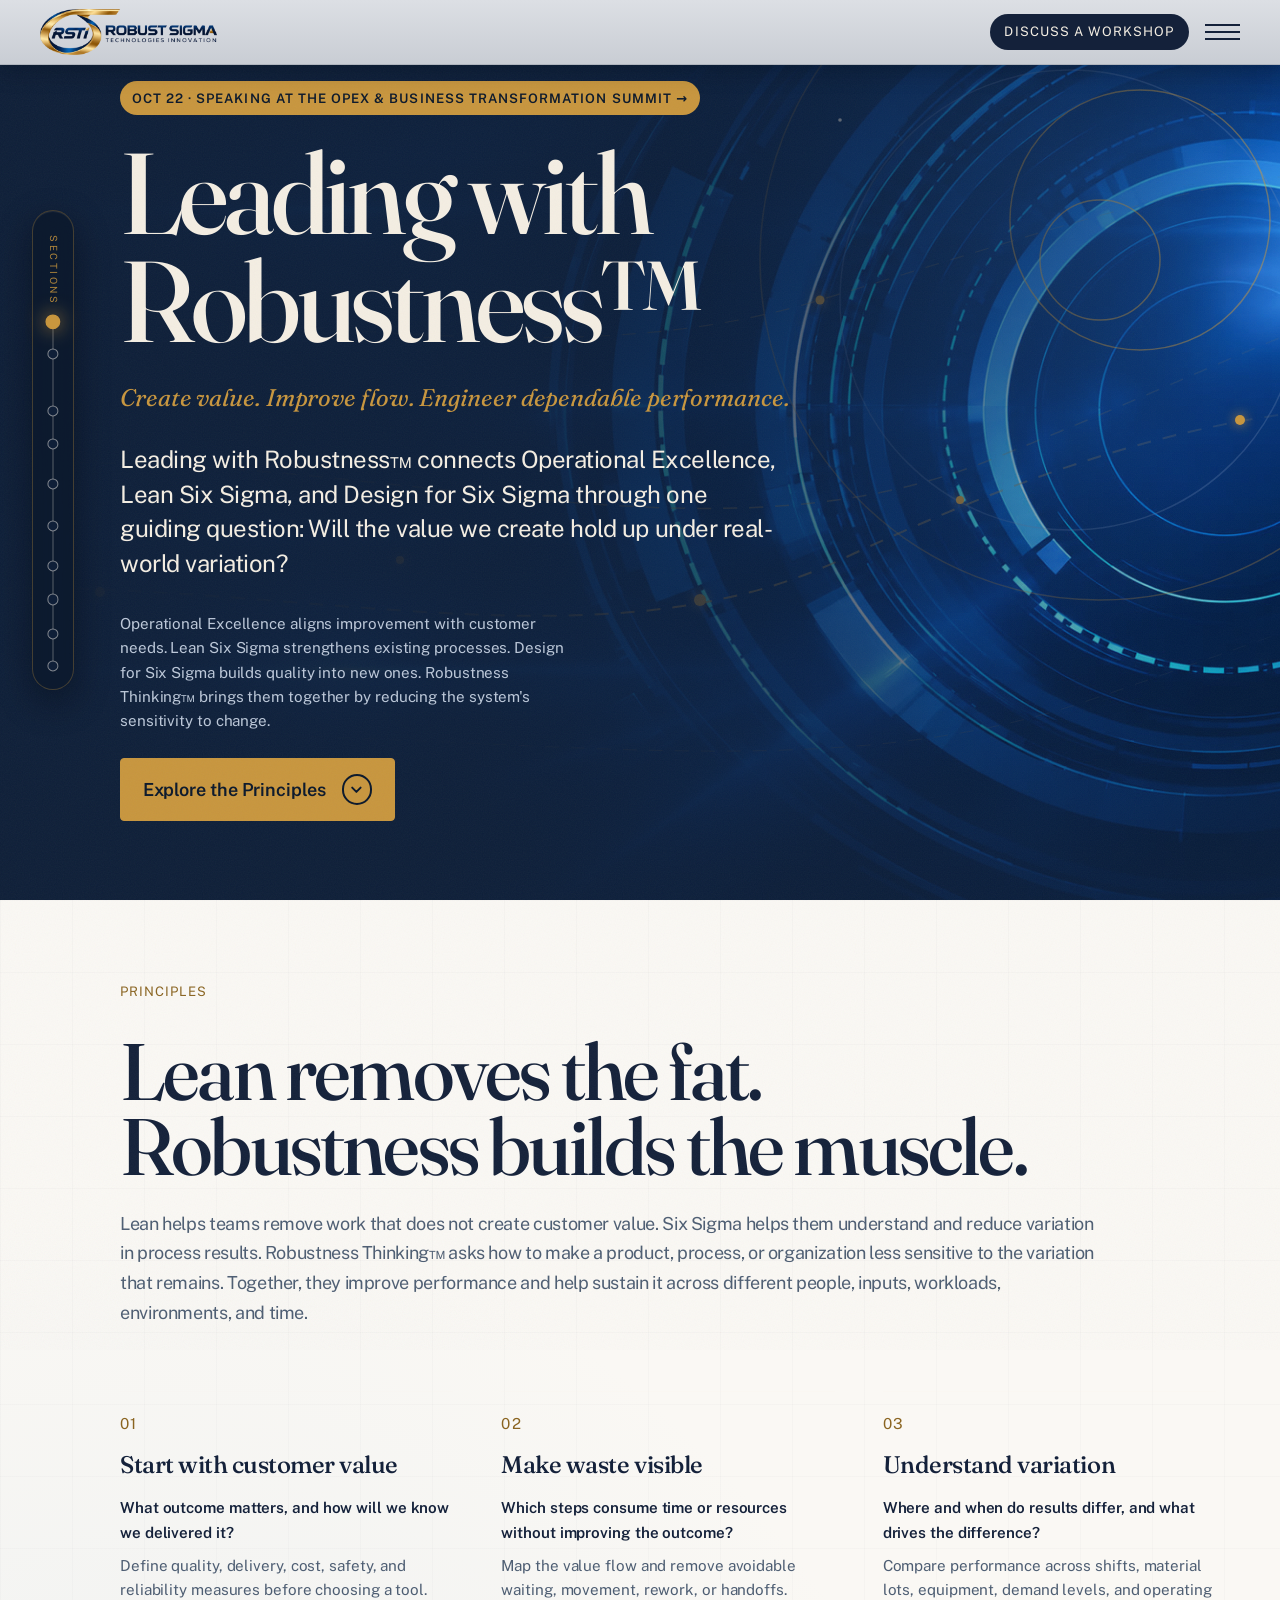
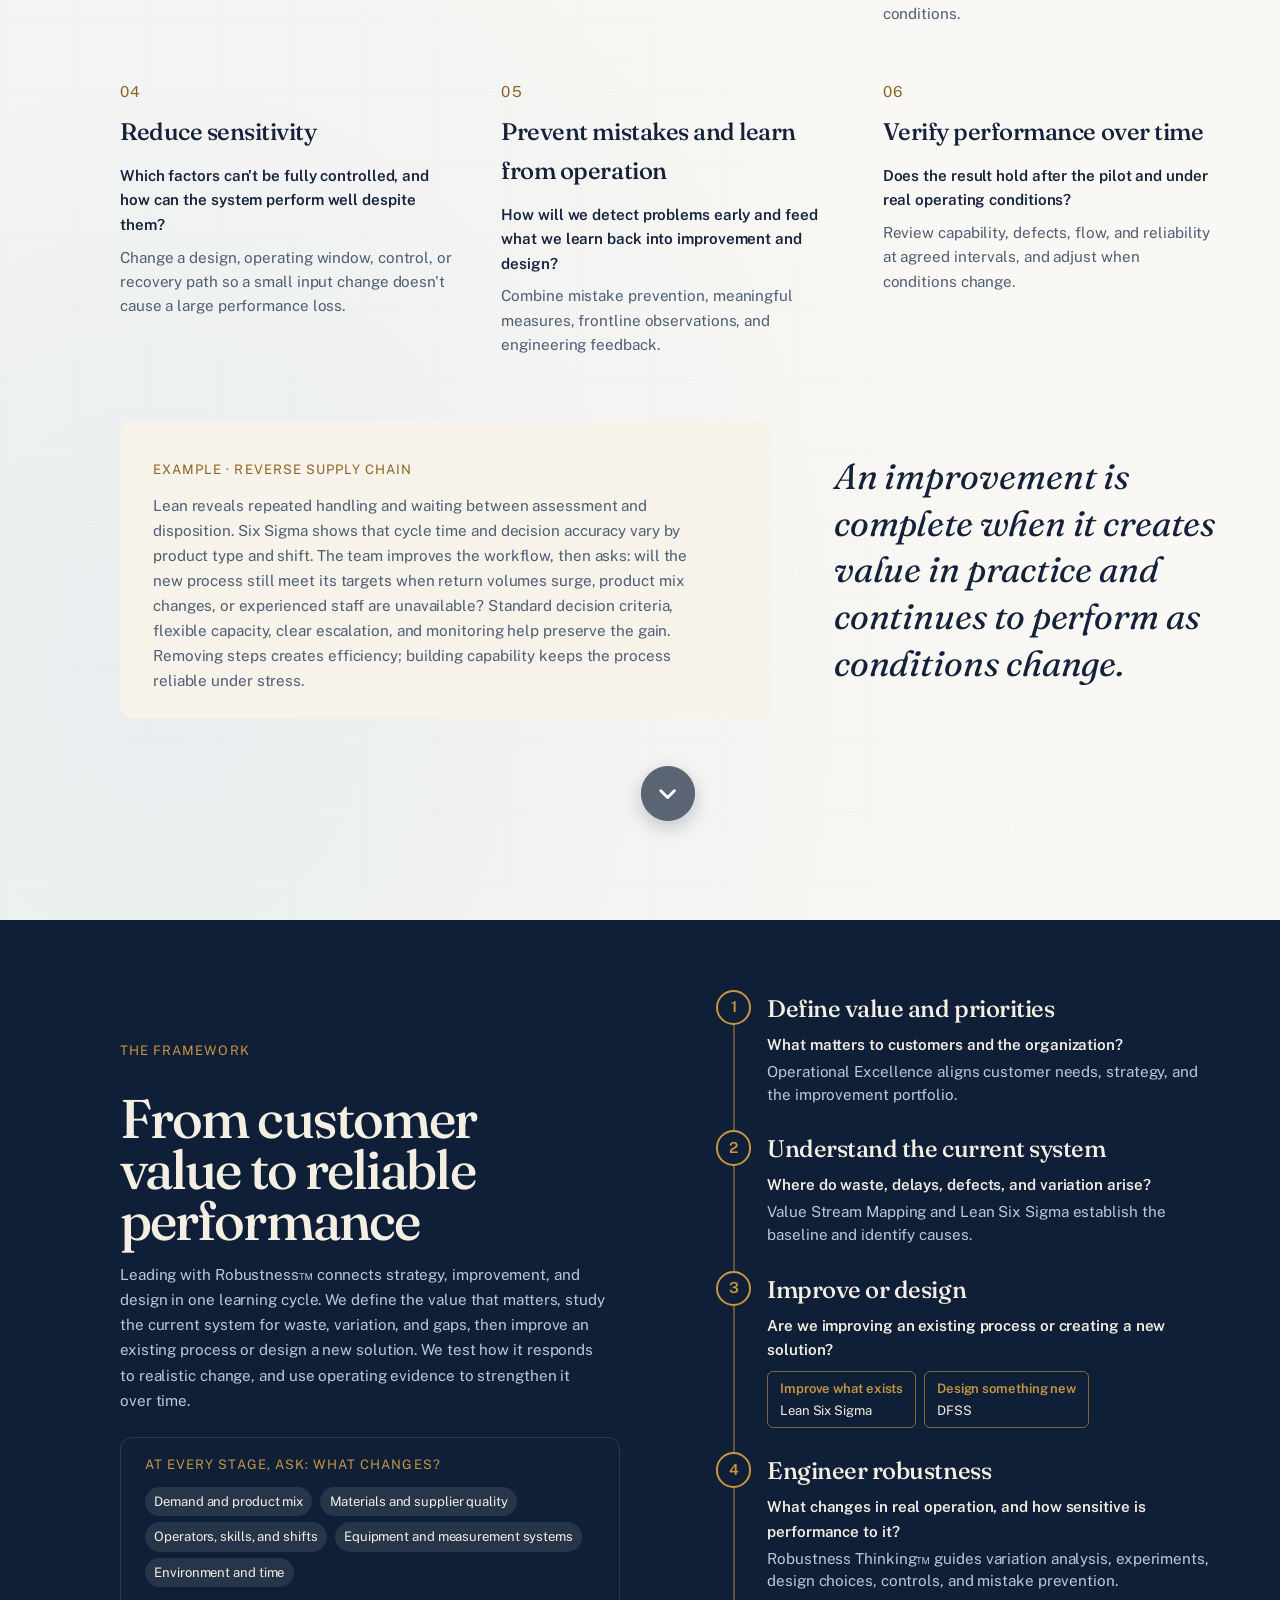
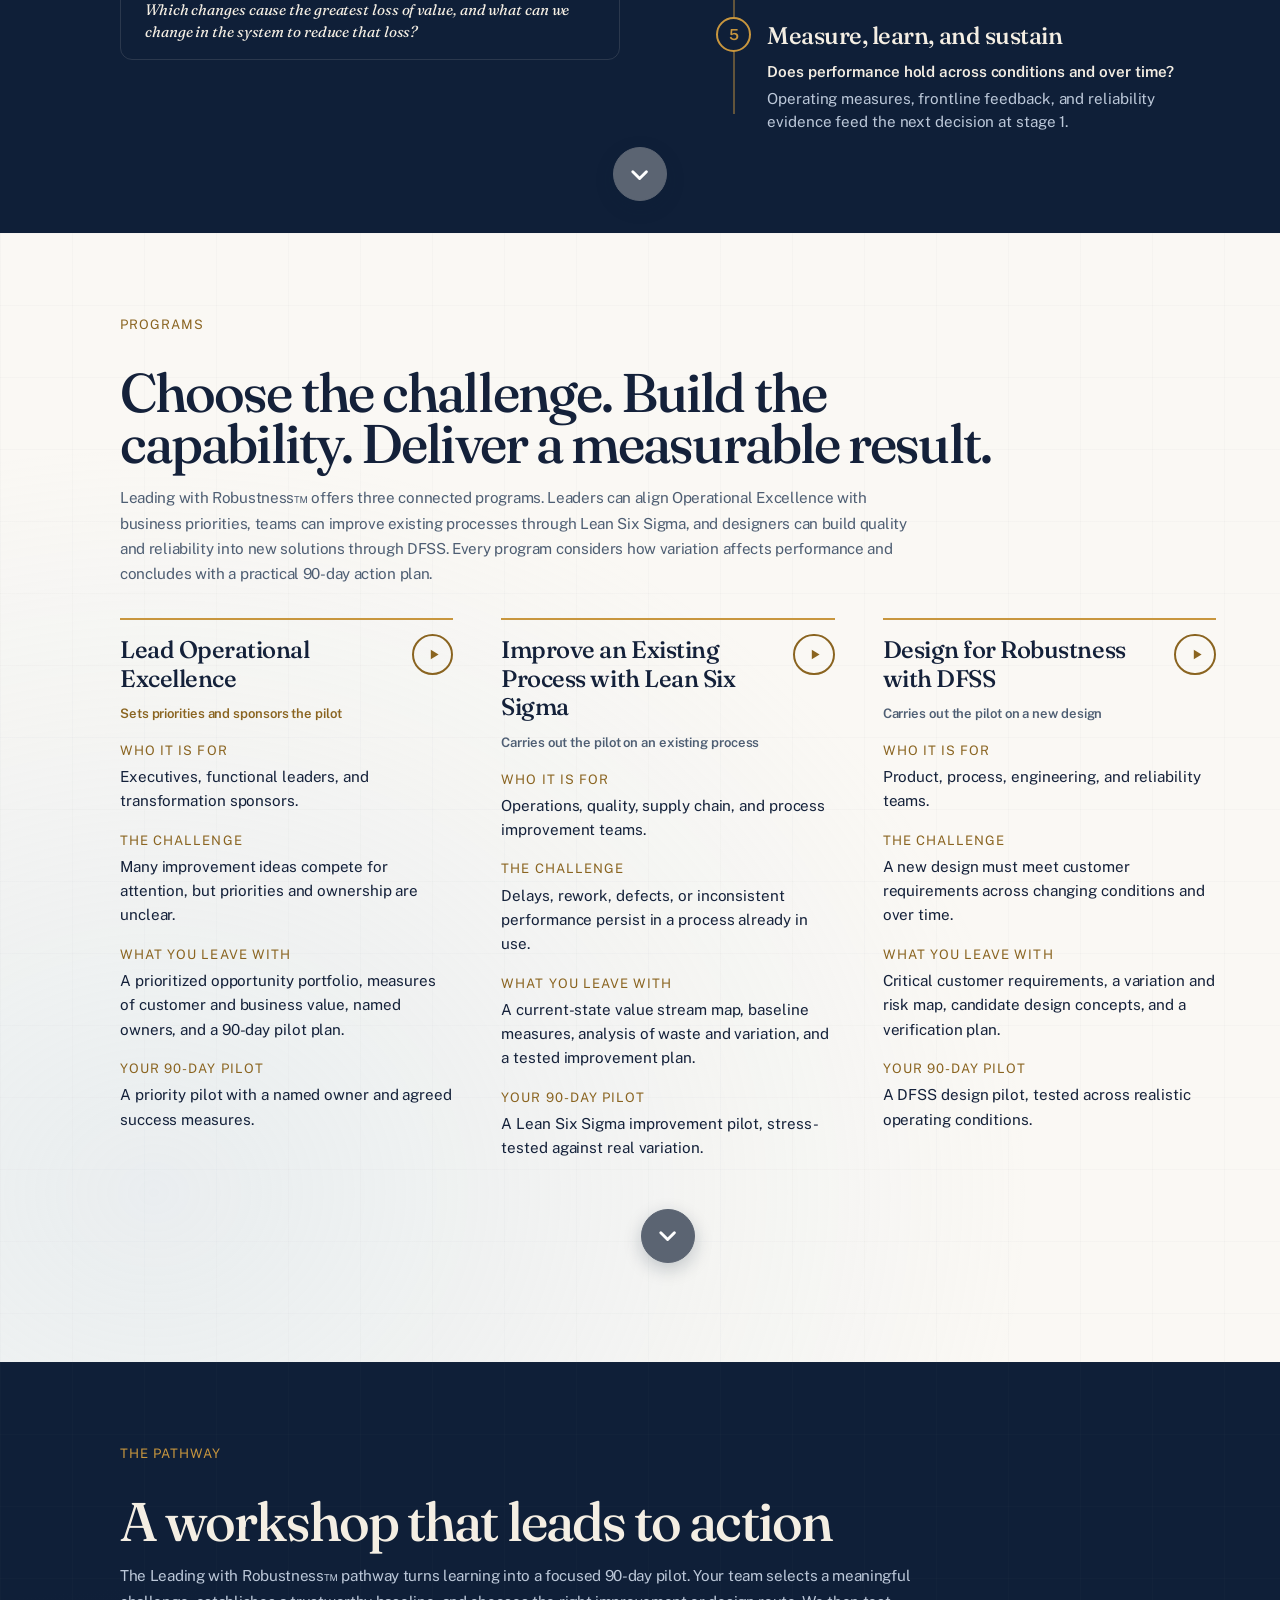
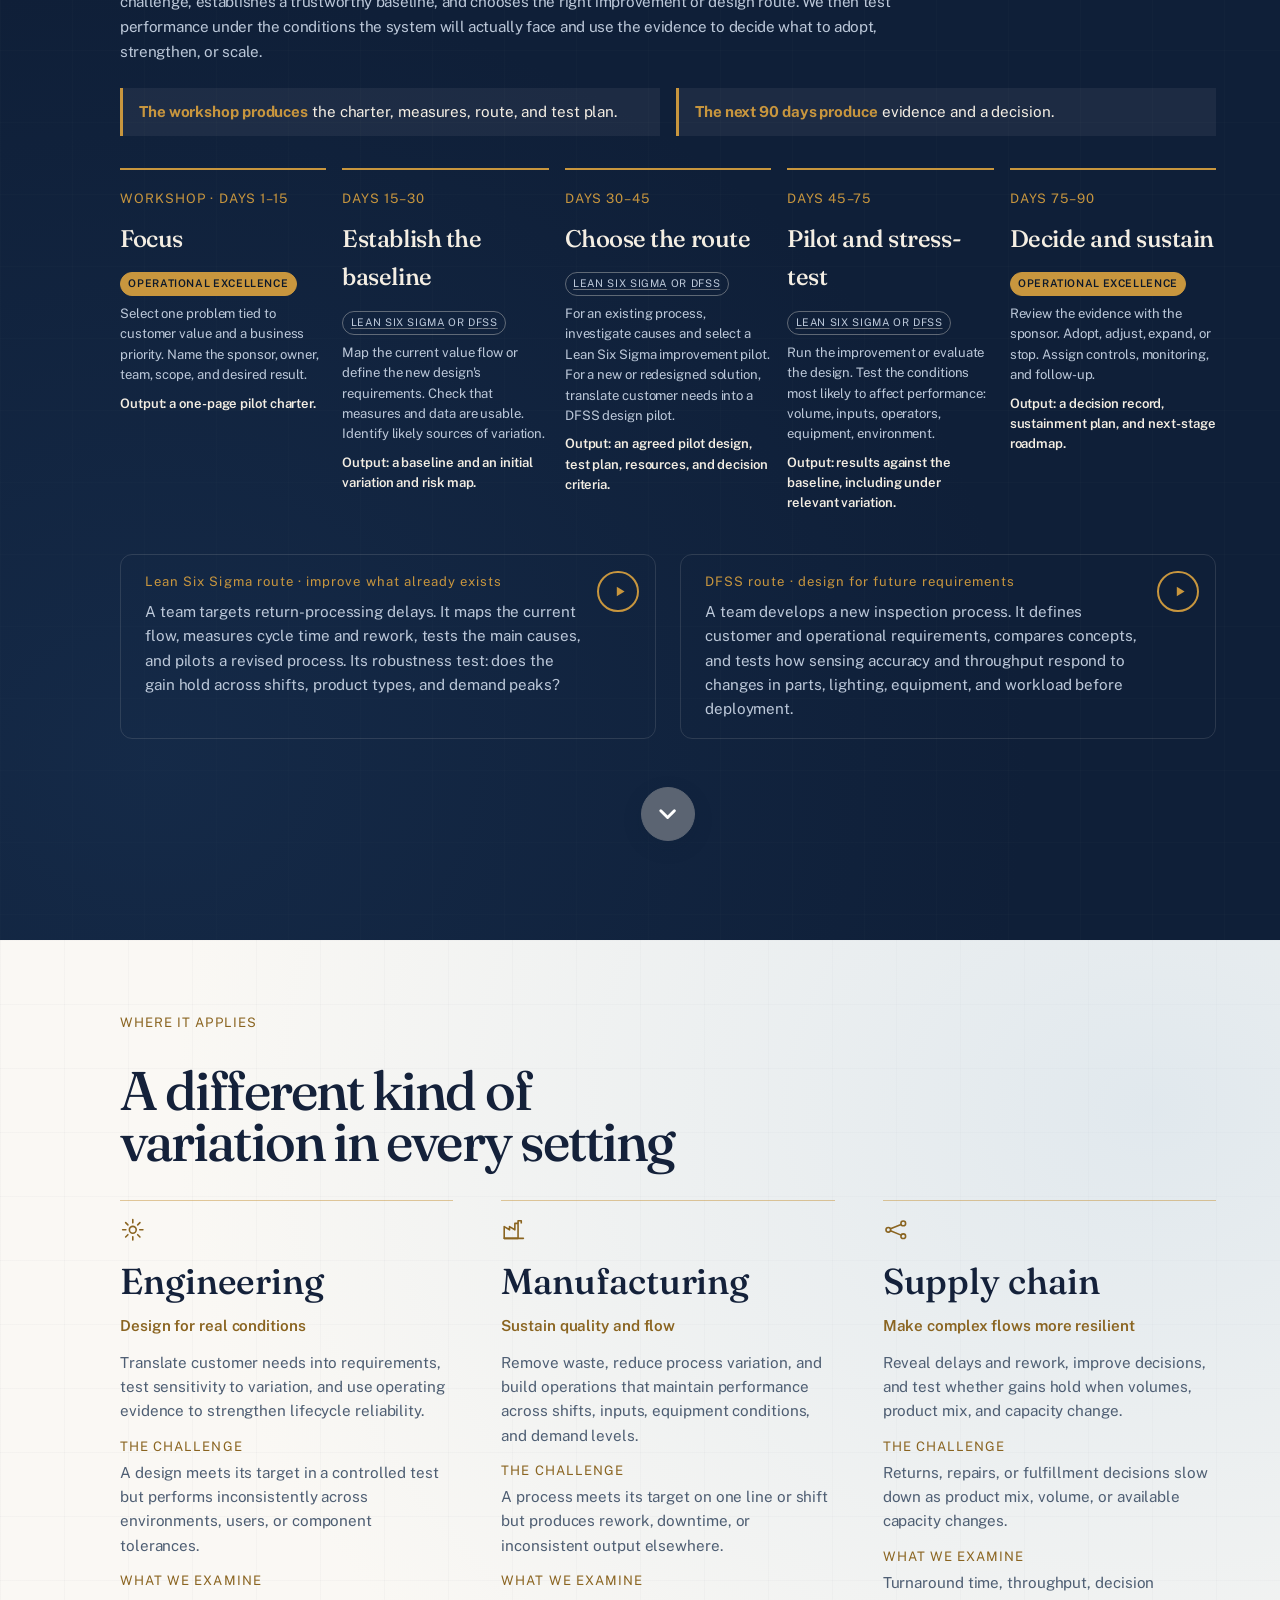
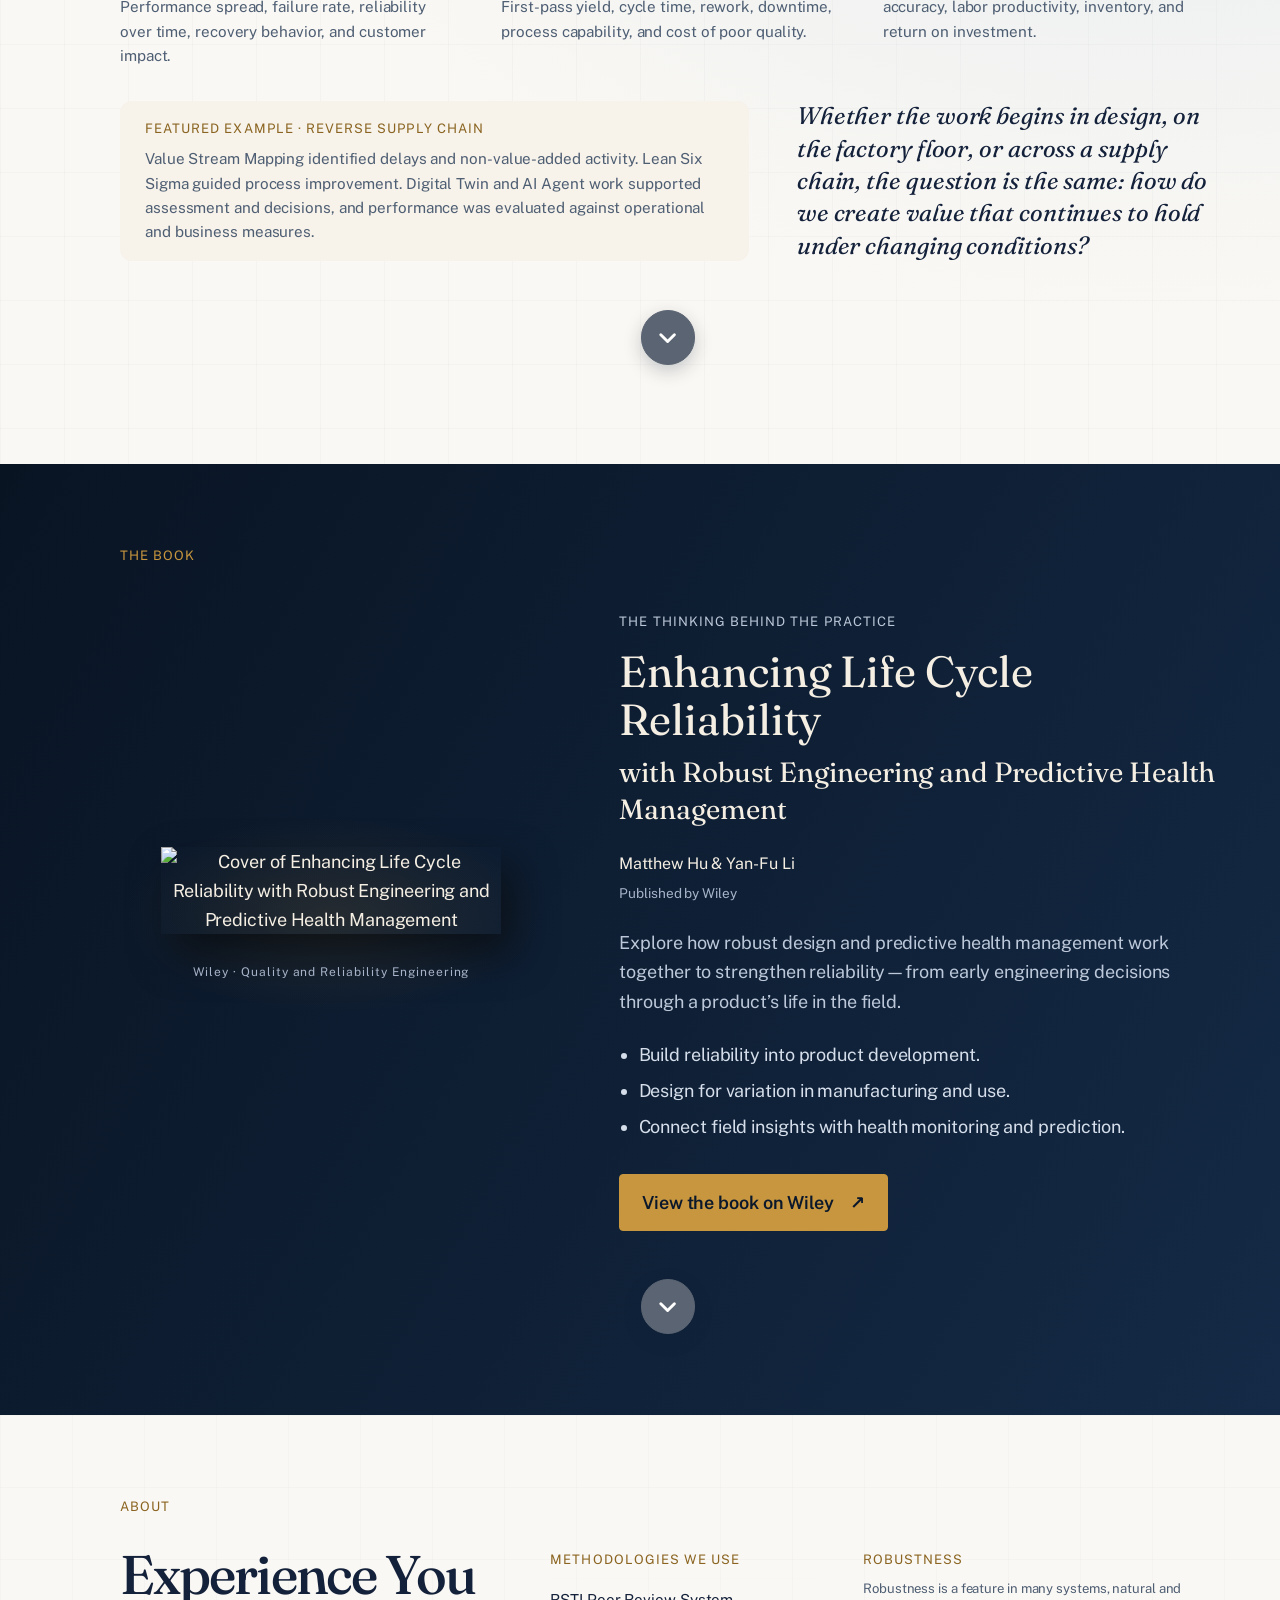
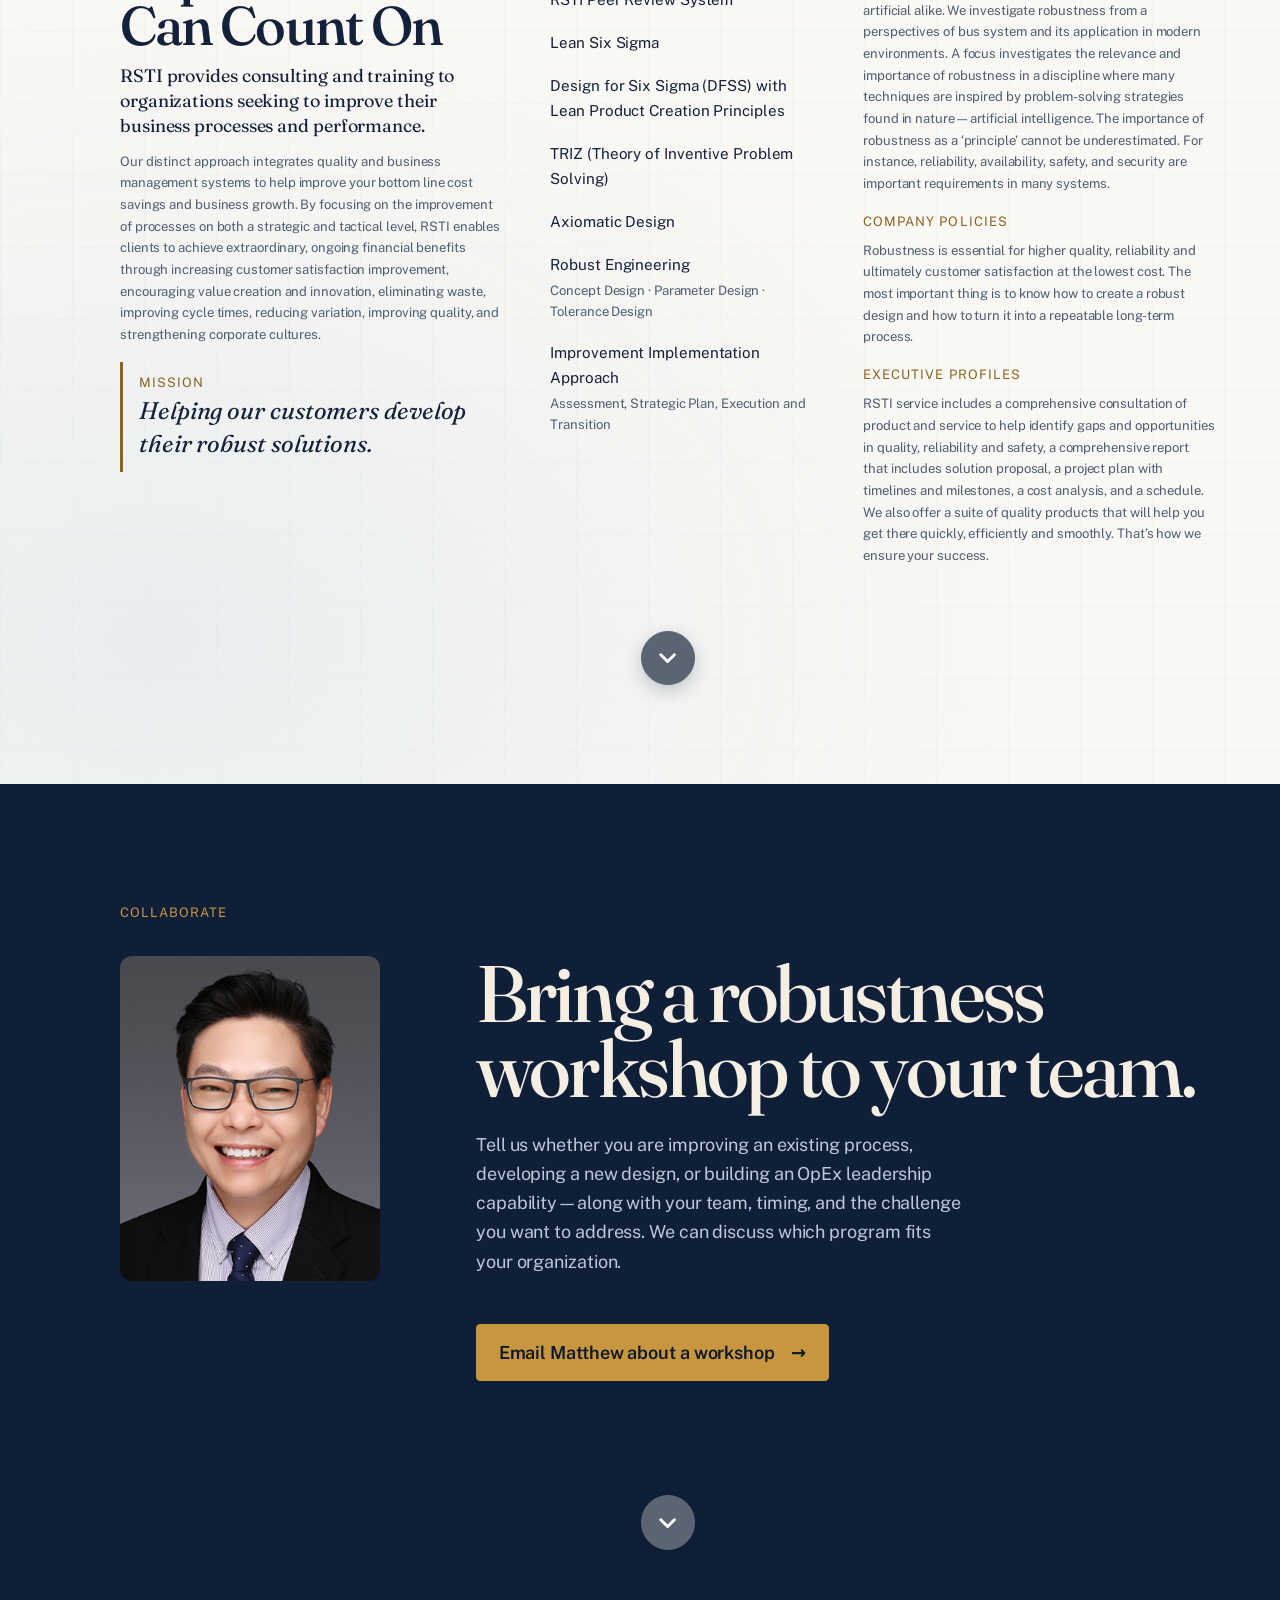
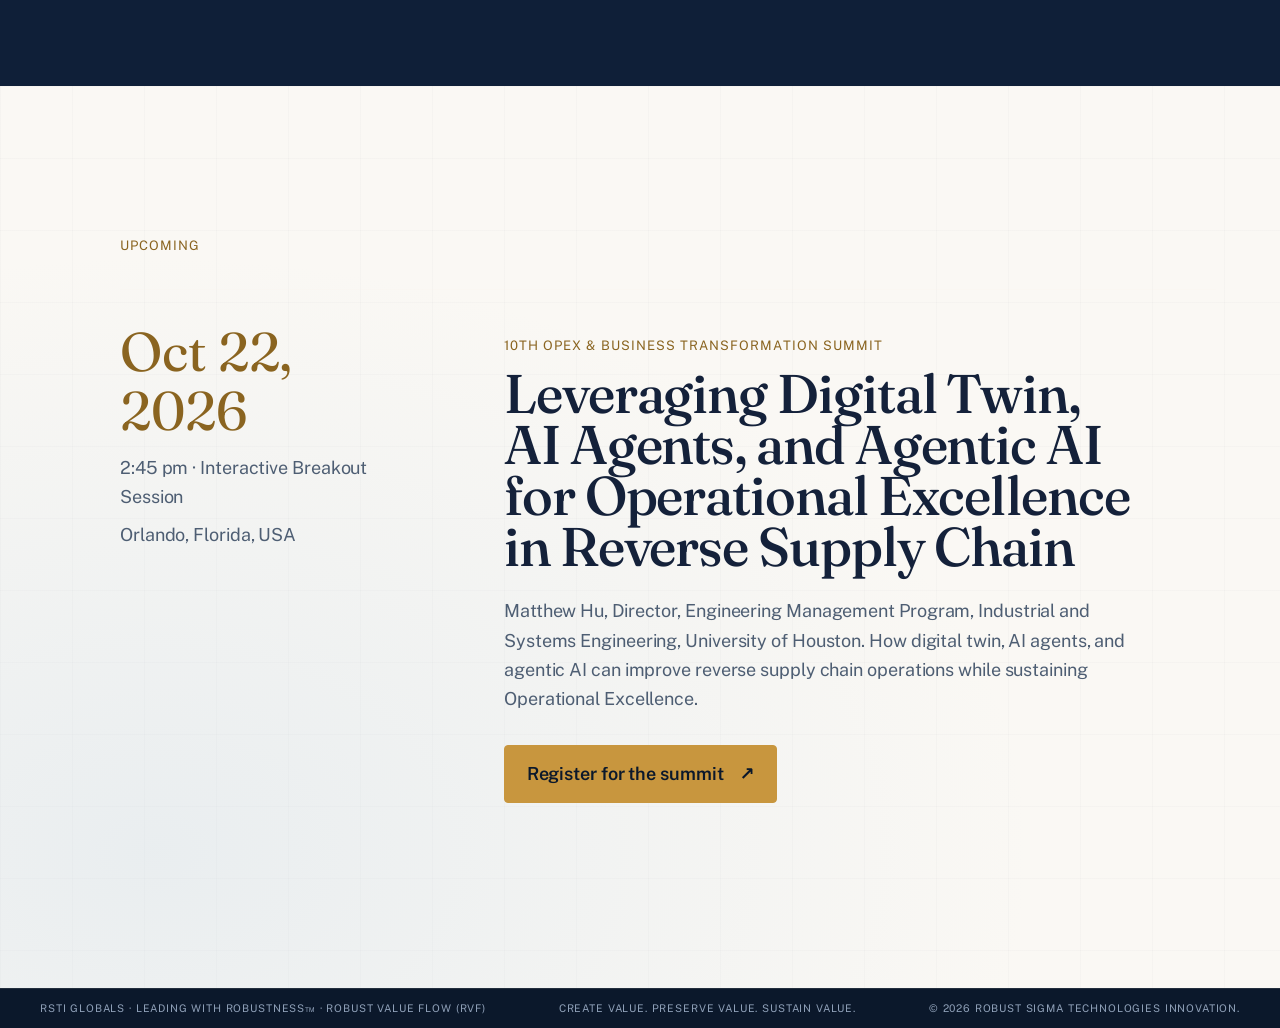
==== index.html @ 4ff9784d "Remove section numbers from the Home page Section labels read just the name (Principles, The Framewo" ====
﻿<!doctype html>
<html lang="en">
<head>
<meta charset="utf-8">
<meta name="viewport" content="width=device-width, initial-scale=1, viewport-fit=cover">
<title>Leading with Robustness™ | RSTI Globals</title>
<meta name="description" content="Enhancing Lean Thinking with Robustness Thinking. The Robust Value Flow framework, executive learning pathway, and reliability roadmap from RSTI Globals.">
<link rel="icon" href="data:image/svg+xml,<svg xmlns='http://www.w3.org/2000/svg' viewBox='0 0 32 32'><rect width='32' height='32' rx='6' fill='%230f1f38'/><path d='M8 22 L16 9 L24 22' stroke='%23c8963e' stroke-width='2.4' fill='none'/></svg>">
<link rel="preconnect" href="https://fonts.googleapis.com">
<link rel="preconnect" href="https://fonts.gstatic.com" crossorigin>
<link href="https://fonts.googleapis.com/css2?family=Fraunces:opsz,wght@9..144,400;9..144,500;9..144,600&family=Public+Sans:wght@400;500;600;700&display=swap" rel="stylesheet">
<link rel="stylesheet" href="scrollcraft.css">
<link rel="stylesheet" href="site.css">
</head>
<body class="home-page">

<span data-sc-progress></span>
<div class="sc-grain" aria-hidden="true"></div>

<header class="site-nav">
  <a class="site-nav__mark" href="index.html" aria-label="RSTI Globals, home"><img src="assets/rsti-logo.png" alt="RSTI, Robust Sigma Technologies Innovation" width="578" height="150"></a>
  <nav class="site-nav__links" id="site-nav-links" aria-label="Primary">
    <a href="#top">Home</a>
    <a href="#principles">Principles</a>
    <a href="#framework">Framework</a>
    <a href="#programs">Programs</a>
    <a href="#pathway">Pathway</a>
    <a href="#industries">Where It Applies</a>
    <a href="#book">Book</a>
    <a href="#about">About</a>
    <a href="#event">Upcoming</a>
  </nav>
  <div class="site-nav__right">
    <span class="site-nav__chapter" aria-hidden="true"><span class="folio__num">01</span><span class="folio__title">Thesis</span></span>
    <a class="site-nav__cta" href="#contact">Discuss a Workshop</a>
    <button class="site-nav__toggle" aria-label="Menu" aria-expanded="false" aria-controls="site-nav-links">
      <span></span><span></span><span></span>
    </button>
  </div>
</header>

<nav class="trace-rail" aria-label="Jump to section">
  <span class="trace-rail__label" aria-hidden="true">Sections</span>
  <div class="trace-rail__track"><div class="trace-rail__fill"></div></div>
</nav>

<main id="top">

  <!-- 01 · THESIS — title page. No media above the fold: type carries it. -->
  <section class="chapter chapter--dark chapter--hero chapter--photo" id="hero" data-sc-act="flow" data-chapter="01" data-chapter-title="Thesis">
    <div class="hero-band" data-sc-spotlight>
      <svg class="flowfield" viewBox="0 0 1600 900" preserveAspectRatio="xMidYMid slice" aria-hidden="true">
        <defs>
          <linearGradient id="ffLine" x1="0" y1="0" x2="1" y2="0">
            <stop offset="0%" stop-color="#c8963e" stop-opacity="0"/>
            <stop offset="50%" stop-color="#c8963e" stop-opacity="0.9"/>
            <stop offset="100%" stop-color="#1c4c8c" stop-opacity="0"/>
          </linearGradient>
          <radialGradient id="ffGlow" cx="50%" cy="50%" r="50%">
            <stop offset="0%" stop-color="#1c4c8c" stop-opacity="0.55"/>
            <stop offset="100%" stop-color="#1c4c8c" stop-opacity="0"/>
          </radialGradient>
        </defs>
        <circle class="ff-glow ff-glow--a" cx="1220" cy="220" r="420"/>
        <circle class="ff-glow ff-glow--b" cx="260" cy="700" r="360"/>
        <g class="ff-rings">
          <circle cx="1260" cy="260" r="340" class="ff-ring ff-ring--a"/>
          <circle cx="1230" cy="300" r="230" class="ff-ring ff-ring--b"/>
          <circle cx="1300" cy="220" r="130" class="ff-ring ff-ring--c"/>
          <circle cx="1260" cy="260" r="60" class="ff-ring ff-ring--c"/>
        </g>
        <g class="ff-lines">
          <path class="ff-line" d="M -100 620 C 300 520, 700 700, 1000 560 S 1500 380, 1750 420"/>
          <path class="ff-line ff-line--2" d="M -100 500 C 400 380, 800 600, 1150 460 S 1550 260, 1750 300"/>
          <path class="ff-line ff-line--3" d="M -100 760 C 500 680, 900 820, 1250 700 S 1600 560, 1750 600"/>
          <path class="ff-line ff-line--4" d="M -100 340 C 300 260, 650 400, 980 300 S 1450 140, 1750 180"/>
        </g>
        <g class="ff-nodes">
          <circle class="ff-node" cx="260" cy="592" r="5"/>
          <circle class="ff-node ff-node--2" cx="560" cy="560" r="4"/>
          <circle class="ff-node ff-node--3" cx="860" cy="600" r="6"/>
          <circle class="ff-node ff-node--4" cx="1120" cy="500" r="4"/>
          <circle class="ff-node ff-node--5" cx="1400" cy="420" r="5"/>
          <circle class="ff-node ff-node--2" cx="420" cy="330" r="3.5"/>
          <circle class="ff-node ff-node--4" cx="980" cy="300" r="4.5"/>
          <circle class="ff-node ff-node--3" cx="1500" cy="190" r="4"/>
        </g>
        <g class="ff-stars">
          <circle class="ff-star" cx="120" cy="150" r="2"/>
          <circle class="ff-star" cx="720" cy="90" r="1.6"/>
          <circle class="ff-star" cx="1550" cy="640" r="2"/>
          <circle class="ff-star" cx="200" cy="480" r="1.6"/>
          <circle class="ff-star" cx="1000" cy="120" r="1.8"/>
          <circle class="ff-star" cx="1450" cy="800" r="1.6"/>
        </g>
      </svg>
      <div class="hero-band__scrim" aria-hidden="true"></div>
    </div>
    <div class="sc-wrap chapter__inner chapter__inner--hero">
      <a class="hero-event" href="#event" data-sc-cue="0">Oct 22 · Speaking at the OpEx &amp; Business Transformation Summit <span aria-hidden="true">→</span></a>
      <h1 class="sc-display sc-display--xl hero-h1" data-sc-cue="0" data-sc-kinetic="lines">Leading with Robustness&trade;</h1>
      <p class="hero-signature" data-sc-cue="0">Create value. Improve flow. Engineer dependable performance.</p>
      <p class="sc-lede hero-lede" data-sc-cue="0">Leading with Robustness&trade; connects Operational Excellence, Lean Six Sigma, and Design for Six Sigma through one guiding question: Will the value we create hold up under real-world variation?</p>
      <p class="hero-thesis" data-sc-cue="0">Operational Excellence aligns improvement with customer needs. Lean Six Sigma strengthens existing processes. Design for Six Sigma builds quality into new ones. Robustness Thinking&trade; brings them together by reducing the system's sensitivity to change.</p>
      <div class="hero-ctas" data-sc-cue="0">
        <a class="workshop-button" href="#principles">Explore the Principles <span class="btn-arrow" aria-hidden="true"><svg viewBox="0 0 24 24"><path d="M6 9.5l6 6 6-6"/></svg></span></a>
      </div>
    </div>
  </section>

  <!-- 03 · PRINCIPLES — mission band, dark. A numbered list, not four equal cards. -->
  <section class="chapter chapter--light chapter--textured" id="principles" data-chapter="02" data-chapter-title="Principles">
    <div class="sc-wrap chapter__inner">
      <p class="chapter-mark">Principles</p>
      <h2 class="sc-display sc-display--lg principles-h2" data-sc-in>Lean removes the fat. Robustness builds the muscle.</h2>
      <p class="sc-lede principles-lede" data-sc-in>Lean helps teams remove work that does not create customer value. Six Sigma helps them understand and reduce variation in process results. Robustness Thinking&trade; asks how to make a product, process, or organization less sensitive to the variation that remains. Together, they improve performance and help sustain it across different people, inputs, workloads, environments, and time.</p>
      <div class="principle-grid" data-sc-in data-sc-stagger="70">
        <article class="principle-card"><span class="principle-num">01</span><h3>Start with customer value</h3><p class="principle-q">What outcome matters, and how will we know we delivered it?</p><p class="principle-a">Define quality, delivery, cost, safety, and reliability measures before choosing a tool.</p></article>
        <article class="principle-card"><span class="principle-num">02</span><h3>Make waste visible</h3><p class="principle-q">Which steps consume time or resources without improving the outcome?</p><p class="principle-a">Map the value flow and remove avoidable waiting, movement, rework, or handoffs.</p></article>
        <article class="principle-card"><span class="principle-num">03</span><h3>Understand variation</h3><p class="principle-q">Where and when do results differ, and what drives the difference?</p><p class="principle-a">Compare performance across shifts, material lots, equipment, demand levels, and operating conditions.</p></article>
        <article class="principle-card"><span class="principle-num">04</span><h3>Reduce sensitivity</h3><p class="principle-q">Which factors can't be fully controlled, and how can the system perform well despite them?</p><p class="principle-a">Change a design, operating window, control, or recovery path so a small input change doesn't cause a large performance loss.</p></article>
        <article class="principle-card"><span class="principle-num">05</span><h3>Prevent mistakes and learn from operation</h3><p class="principle-q">How will we detect problems early and feed what we learn back into improvement and design?</p><p class="principle-a">Combine mistake prevention, meaningful measures, frontline observations, and engineering feedback.</p></article>
        <article class="principle-card"><span class="principle-num">06</span><h3>Verify performance over time</h3><p class="principle-q">Does the result hold after the pilot and under real operating conditions?</p><p class="principle-a">Review capability, defects, flow, and reliability at agreed intervals, and adjust when conditions change.</p></article>
      </div>
      <div class="principles-foot">
      <div class="principle-example" data-sc-in>
        <p class="sc-label">Example · Reverse supply chain</p>
        <p class="sc-body">Lean reveals repeated handling and waiting between assessment and disposition. Six Sigma shows that cycle time and decision accuracy vary by product type and shift. The team improves the workflow, then asks: will the new process still meet its targets when return volumes surge, product mix changes, or experienced staff are unavailable? Standard decision criteria, flexible capacity, clear escalation, and monitoring help preserve the gain. Removing steps creates efficiency; building capability keeps the process reliable under stress.</p>
      </div>
      <p class="principles-close" data-sc-in>An improvement is complete when it creates value in practice and continues to perform as conditions change.</p>
      </div>
      <p class="next-section"><a class="next-arrow" href="#framework" aria-label="Next section: The Framework" title="Next: The Framework"><svg viewBox="0 0 24 24" aria-hidden="true"><path d="M6 9.5l6 6 6-6"/></svg></a></p>
    </div>
  </section>
  <!-- 05 · THE FRAMEWORK — the peak. Signature move: the flow draws itself. -->
  <section class="chapter chapter--dark" id="framework" data-chapter="03" data-chapter-title="The Framework">
    <div class="framework-stage">
      <div class="sc-wrap framework-grid">
        <div class="framework-intro">
          <p class="chapter-mark chapter-mark--onstage">The Framework</p>
          <h2 class="sc-display sc-display--lg">From customer value to reliable performance</h2>
          <p class="sc-body framework-lede">Leading with Robustness&trade; connects strategy, improvement, and design in one learning cycle. We define the value that matters, study the current system for waste, variation, and gaps, then improve an existing process or design a new solution. We test how it responds to realistic change, and use operating evidence to strengthen it over time.</p>
          <div class="what-changes">
            <p class="sc-label">At every stage, ask: what changes?</p>
            <ul>
              <li>Demand and product mix</li><li>Materials and supplier quality</li><li>Operators, skills, and shifts</li><li>Equipment and measurement systems</li><li>Environment and time</li>
            </ul>
            <p class="what-changes__q">Which changes cause the greatest loss of value, and what can we change in the system to reduce that loss?</p>
          </div>
        </div>
        <ol class="stage-list" aria-label="The Leading with Robustness framework in five stages">
          <li class="stage"><span class="stage__num">1</span><div><h3>Define value and priorities</h3><p class="stage__q">What matters to customers and the organization?</p><p class="stage__a">Operational Excellence aligns customer needs, strategy, and the improvement portfolio.</p></div></li>
          <li class="stage"><span class="stage__num">2</span><div><h3>Understand the current system</h3><p class="stage__q">Where do waste, delays, defects, and variation arise?</p><p class="stage__a">Value Stream Mapping and Lean Six Sigma establish the baseline and identify causes.</p></div></li>
          <li class="stage stage--choice"><span class="stage__num">3</span><div><h3>Improve or design</h3><p class="stage__q">Are we improving an existing process or creating a new solution?</p><div class="stage__routes"><span><b>Improve what exists</b> Lean Six Sigma</span><span><b>Design something new</b> DFSS</span></div></div></li>
          <li class="stage"><span class="stage__num">4</span><div><h3>Engineer robustness</h3><p class="stage__q">What changes in real operation, and how sensitive is performance to it?</p><p class="stage__a">Robustness Thinking&trade; guides variation analysis, experiments, design choices, controls, and mistake prevention.</p></div></li>
          <li class="stage"><span class="stage__num">5</span><div><h3>Measure, learn, and sustain</h3><p class="stage__q">Does performance hold across conditions and over time?</p><p class="stage__a">Operating measures, frontline feedback, and reliability evidence feed the next decision at stage 1.</p></div></li>
        </ol>
      </div>
    </div>
    <p class="next-section"><a class="next-arrow" href="#programs" aria-label="Next section: Programs" title="Next: Programs"><svg viewBox="0 0 24 24" aria-hidden="true"><path d="M6 9.5l6 6 6-6"/></svg></a></p>
  </section>
  <!-- 02 · PROGRAMS — two real offers, asymmetric, not a matched card pair. -->
  <section class="chapter chapter--stack chapter--light chapter--textured" id="programs" data-chapter="04" data-chapter-title="Programs">
    <div class="sc-wrap chapter__inner">
      <p class="chapter-mark">Programs</p>
      <h2 class="sc-display sc-display--lg programs-h2" data-sc-in>Choose the challenge. Build the capability. Deliver a measurable result.</h2>
      <p class="sc-lede programs-lede" data-sc-in>Leading with Robustness&trade; offers three connected programs. Leaders can align Operational Excellence with business priorities, teams can improve existing processes through Lean Six Sigma, and designers can build quality and reliability into new solutions through DFSS. Every program considers how variation affects performance and concludes with a practical 90-day action plan.</p>
      <div class="program-grid" data-sc-in data-sc-stagger="70">
        <article class="program-card">
          <span class="program-play" aria-hidden="true"><svg viewBox="0 0 24 24"><path d="M9 6.5v11l9-5.5z"/></svg></span>
          <h3><button type="button" class="program-open" data-dialog="workshop-oex" aria-label="Lead Operational Excellence: see it in action">Lead Operational Excellence</button></h3><p class="program-role program-role--opex">Sets priorities and sponsors the pilot</p>
          <p class="program-k">Who it is for</p>
          <p>Executives, functional leaders, and transformation sponsors.</p>
          <p class="program-k">The challenge</p>
          <p>Many improvement ideas compete for attention, but priorities and ownership are unclear.</p>
          <p class="program-k">What you leave with</p>
          <p>A prioritized opportunity portfolio, measures of customer and business value, named owners, and a 90-day pilot plan.</p>
          <p class="program-k">Your 90-day pilot</p>
          <p>A priority pilot with a named owner and agreed success measures.</p>
        </article>
        <article class="program-card">
          <span class="program-play" aria-hidden="true"><svg viewBox="0 0 24 24"><path d="M9 6.5v11l9-5.5z"/></svg></span>
          <h3><button type="button" class="program-open" data-dialog="workshop-lss" aria-label="Improve an Existing Process with Lean Six Sigma: see it in action">Improve an Existing Process with Lean Six Sigma</button></h3><p class="program-role">Carries out the pilot on an existing process</p>
          <p class="program-k">Who it is for</p>
          <p>Operations, quality, supply chain, and process improvement teams.</p>
          <p class="program-k">The challenge</p>
          <p>Delays, rework, defects, or inconsistent performance persist in a process already in use.</p>
          <p class="program-k">What you leave with</p>
          <p>A current-state value stream map, baseline measures, analysis of waste and variation, and a tested improvement plan.</p>
          <p class="program-k">Your 90-day pilot</p>
          <p>A Lean Six Sigma improvement pilot, stress-tested against real variation.</p>
        </article>
        <article class="program-card">
          <span class="program-play" aria-hidden="true"><svg viewBox="0 0 24 24"><path d="M9 6.5v11l9-5.5z"/></svg></span>
          <h3><button type="button" class="program-open" data-dialog="workshop-dfss" aria-label="Design for Robustness with DFSS: see it in action">Design for Robustness with DFSS</button></h3><p class="program-role">Carries out the pilot on a new design</p>
          <p class="program-k">Who it is for</p>
          <p>Product, process, engineering, and reliability teams.</p>
          <p class="program-k">The challenge</p>
          <p>A new design must meet customer requirements across changing conditions and over time.</p>
          <p class="program-k">What you leave with</p>
          <p>Critical customer requirements, a variation and risk map, candidate design concepts, and a verification plan.</p>
          <p class="program-k">Your 90-day pilot</p>
          <p>A DFSS design pilot, tested across realistic operating conditions.</p>
        </article>
      </div>
      <p class="next-section"><a class="next-arrow" href="#pathway" aria-label="Next section: The Pathway" title="Next: The Pathway"><svg viewBox="0 0 24 24" aria-hidden="true"><path d="M6 9.5l6 6 6-6"/></svg></a></p>
    </div>
  </section>
  <!-- 06 · THE PATHWAY — five levels as a rising staircase, not five equal cards. -->
  <section class="chapter chapter--dark chapter--textured" id="pathway" data-chapter="05" data-chapter-title="The Pathway">
    <div class="sc-wrap chapter__inner">
      <p class="chapter-mark">The Pathway</p>
      <h2 class="sc-display sc-display--lg pathway-h2" data-sc-in>A workshop that leads to action</h2>
      <p class="sc-lede pathway-lede" data-sc-in>The Leading with Robustness&trade; pathway turns learning into a focused 90-day pilot. Your team selects a meaningful challenge, establishes a trustworthy baseline, and chooses the right improvement or design route. We then test performance under the conditions the system will actually face and use the evidence to decide what to adopt, strengthen, or scale.</p>
      <div class="pathway-split" data-sc-in>
        <p><b>The workshop produces</b> the charter, measures, route, and test plan.</p>
        <p><b>The next 90 days produce</b> evidence and a decision.</p>
      </div>
      <ol class="day-plan" data-sc-in data-sc-stagger="70">
        <li><span class="day-plan__when">Workshop · days 1–15</span><h3>Focus</h3><button type="button" class="day-plan__who day-plan__who--opex" data-dialog="workshop-oex">Operational Excellence</button><p>Select one problem tied to customer value and a business priority. Name the sponsor, owner, team, scope, and desired result.</p><p class="day-plan__out">Output: a one-page pilot charter.</p></li>
        <li><span class="day-plan__when">Days 15–30</span><h3>Establish the baseline</h3><span class="day-plan__who day-plan__who--pair"><button type="button" data-dialog="workshop-lss">Lean Six Sigma</button> or <button type="button" data-dialog="workshop-dfss">DFSS</button></span><p>Map the current value flow or define the new design's requirements. Check that measures and data are usable. Identify likely sources of variation.</p><p class="day-plan__out">Output: a baseline and an initial variation and risk map.</p></li>
        <li class="day-plan__choice"><span class="day-plan__when">Days 30–45</span><h3>Choose the route</h3><span class="day-plan__who day-plan__who--pair"><button type="button" data-dialog="workshop-lss">Lean Six Sigma</button> or <button type="button" data-dialog="workshop-dfss">DFSS</button></span><p>For an existing process, investigate causes and select a Lean Six Sigma improvement pilot. For a new or redesigned solution, translate customer needs into a DFSS design pilot.</p><p class="day-plan__out">Output: an agreed pilot design, test plan, resources, and decision criteria.</p></li>
        <li><span class="day-plan__when">Days 45–75</span><h3>Pilot and stress-test</h3><span class="day-plan__who day-plan__who--pair"><button type="button" data-dialog="workshop-lss">Lean Six Sigma</button> or <button type="button" data-dialog="workshop-dfss">DFSS</button></span><p>Run the improvement or evaluate the design. Test the conditions most likely to affect performance: volume, inputs, operators, equipment, environment.</p><p class="day-plan__out">Output: results against the baseline, including under relevant variation.</p></li>
        <li><span class="day-plan__when">Days 75–90</span><h3>Decide and sustain</h3><button type="button" class="day-plan__who day-plan__who--opex" data-dialog="workshop-oex">Operational Excellence</button><p>Review the evidence with the sponsor. Adopt, adjust, expand, or stop. Assign controls, monitoring, and follow-up.</p><p class="day-plan__out">Output: a decision record, sustainment plan, and next-stage roadmap.</p></li>
      </ol>
      <div class="route-pair" data-sc-in>
        <article class="route-card"><span class="program-play" aria-hidden="true"><svg viewBox="0 0 24 24"><path d="M9 6.5v11l9-5.5z"/></svg></span><p class="sc-label"><button type="button" class="program-open" data-dialog="workshop-lss" aria-label="Lean Six Sigma route: see a workshop example">Lean Six Sigma route · improve what already exists</button></p><p>A team targets return-processing delays. It maps the current flow, measures cycle time and rework, tests the main causes, and pilots a revised process. Its robustness test: does the gain hold across shifts, product types, and demand peaks?</p></article>
        <article class="route-card"><span class="program-play" aria-hidden="true"><svg viewBox="0 0 24 24"><path d="M9 6.5v11l9-5.5z"/></svg></span><p class="sc-label"><button type="button" class="program-open" data-dialog="workshop-dfss" aria-label="DFSS route: see how DFSS works">DFSS route · design for future requirements</button></p><p>A team develops a new inspection process. It defines customer and operational requirements, compares concepts, and tests how sensing accuracy and throughput respond to changes in parts, lighting, equipment, and workload before deployment.</p></article>
      </div>
      <p class="next-section"><a class="next-arrow" href="#industries" aria-label="Next section: Where It Applies" title="Next: Where It Applies"><svg viewBox="0 0 24 24" aria-hidden="true"><path d="M6 9.5l6 6 6-6"/></svg></a></p>
    </div>
  </section>
  <!-- Where it applies: photography and application areas. -->
  <section class="chapter chapter--light sectors-feature" id="industries" data-chapter="06" data-chapter-title="Where It Applies">
    <div class="sc-wrap sectors-feature__inner">
      <p class="chapter-mark">Where It Applies</p>
      <h2 class="sc-display sc-display--lg applies-h2" data-sc-in>A different kind of variation in every setting</h2>
      <div class="applies-grid" data-sc-in data-sc-stagger="70">
        <article class="applies-card">
          <svg class="sector-icon" viewBox="0 0 24 24" fill="none" stroke="currentColor" stroke-width="1.5" aria-hidden="true"><circle cx="12" cy="12" r="3.2"/><path d="M12 2.5v3M12 18.5v3M2.5 12h3M18.5 12h3M5.3 5.3l2.1 2.1M16.6 16.6l2.1 2.1M18.7 5.3l-2.1 2.1M7.4 16.6l-2.1 2.1" stroke-linecap="round"/></svg>
          <h3>Engineering</h3>
          <p class="applies-tag">Design for real conditions</p>
          <p>Translate customer needs into requirements, test sensitivity to variation, and use operating evidence to strengthen lifecycle reliability.</p>
          <p class="program-k">The challenge</p>
          <p>A design meets its target in a controlled test but performs inconsistently across environments, users, or component tolerances.</p>
          <p class="program-k">What we examine</p>
          <p>Performance spread, failure rate, reliability over time, recovery behavior, and customer impact.</p>
        </article>
        <article class="applies-card">
          <svg class="sector-icon" viewBox="0 0 24 24" fill="none" stroke="currentColor" stroke-width="1.5" aria-hidden="true"><path d="M3 20V9l5 3V9l5 3V6h3v14z" stroke-linejoin="round"/><path d="M3 20h18" stroke-linecap="round"/><path d="M16 6V3.5h3V6" stroke-linejoin="round"/></svg>
          <h3>Manufacturing</h3>
          <p class="applies-tag">Sustain quality and flow</p>
          <p>Remove waste, reduce process variation, and build operations that maintain performance across shifts, inputs, equipment conditions, and demand levels.</p>
          <p class="program-k">The challenge</p>
          <p>A process meets its target on one line or shift but produces rework, downtime, or inconsistent output elsewhere.</p>
          <p class="program-k">What we examine</p>
          <p>First-pass yield, cycle time, rework, downtime, process capability, and cost of poor quality.</p>
        </article>
        <article class="applies-card">
          <svg class="sector-icon" viewBox="0 0 24 24" fill="none" stroke="currentColor" stroke-width="1.5" aria-hidden="true"><circle cx="5" cy="12" r="2.2"/><circle cx="19" cy="6" r="2.2"/><circle cx="19" cy="18" r="2.2"/><path d="M7 11l10-4M7 13l10 4" stroke-linecap="round"/></svg>
          <h3>Supply chain</h3>
          <p class="applies-tag">Make complex flows more resilient</p>
          <p>Reveal delays and rework, improve decisions, and test whether gains hold when volumes, product mix, and capacity change.</p>
          <p class="program-k">The challenge</p>
          <p>Returns, repairs, or fulfillment decisions slow down as product mix, volume, or available capacity changes.</p>
          <p class="program-k">What we examine</p>
          <p>Turnaround time, throughput, decision accuracy, labor productivity, inventory, and return on investment.</p>
        </article>
      </div>
      <div class="applies-foot" data-sc-in>
        <div class="applies-example">
          <p class="sc-label">Featured example · Reverse supply chain</p>
          <p>Value Stream Mapping identified delays and non-value-added activity. Lean Six Sigma guided process improvement. Digital Twin and AI Agent work supported assessment and decisions, and performance was evaluated against operational and business measures.</p>
        </div>
        <p class="applies-close">Whether the work begins in design, on the factory floor, or across a supply chain, the question is the same: how do we create value that continues to hold under changing conditions?</p>
      </div>
      <p class="next-section"><a class="next-arrow" href="#book" aria-label="Next section: The Book" title="Next: The Book"><svg viewBox="0 0 24 24" aria-hidden="true"><path d="M6 9.5l6 6 6-6"/></svg></a></p>
    </div>
  </section>
  <!-- 09 — Standalone book feature. -->
  <section class="chapter chapter--dark book-feature" id="book" data-chapter="07" data-chapter-title="The Book" aria-labelledby="featured-book-title">
    <div class="sc-wrap book-feature__inner">
      <p class="chapter-mark">The Book</p>
      <div class="book-feature__grid">
        <figure class="book-feature__cover">
          <img src="https://application.wiley-vch.de/books/tis/cover_big/1394182384.jpg" alt="Cover of Enhancing Life Cycle Reliability with Robust Engineering and Predictive Health Management" loading="lazy" decoding="async">
          <figcaption>Wiley · Quality and Reliability Engineering</figcaption>
        </figure>
        <div class="book-feature__copy">
          <p class="sc-label">The thinking behind the practice</p>
          <h2 id="featured-book-title">Enhancing Life Cycle Reliability <span>with Robust Engineering and Predictive Health Management</span></h2>
          <p class="book-feature__authors">Matthew Hu &amp; Yan-Fu Li <span>Published by Wiley</span></p>
          <p class="sc-body">Explore how robust design and predictive health management work together to strengthen reliability—from early engineering decisions through a product’s life in the field.</p>
          <ul class="book-feature__topics">
            <li>Build reliability into product development.</li>
            <li>Design for variation in manufacturing and use.</li>
            <li>Connect field insights with health monitoring and prediction.</li>
          </ul>
          <div class="book-feature__actions">
            <a class="workshop-button" href="https://www.wiley.com/en-us/shop/general-introductory-electrical-electronics-engineering/enhancing-life-cycle-reliability-with-robust-engineering-and-predictive-health-management-p-9781394182381" target="_blank" rel="noopener">View the book on Wiley <span aria-hidden="true">↗</span></a>
          </div>
        </div>
      </div>
      <p class="next-section"><a class="next-arrow" href="#about" aria-label="Next section: About" title="Next: About"><svg viewBox="0 0 24 24" aria-hidden="true"><path d="M6 9.5l6 6 6-6"/></svg></a></p>
    </div>
  </section>

  <section class="chapter chapter--light chapter--textured" id="about" data-chapter="08" data-chapter-title="About">
    <div class="sc-wrap chapter__inner">
      <p class="chapter-mark">About</p>
      <div class="about-grid" data-sc-in>
        <div class="about-col about-col--lead">
          <h2 class="sc-display sc-display--lg about-h2">Experience You Can Count On</h2>
          <p class="about-lede">RSTI provides consulting and training to organizations seeking to improve their business processes and performance.</p>
          <p>Our distinct approach integrates quality and business management systems to help improve your bottom line cost savings and business growth. By focusing on the improvement of processes on both a strategic and tactical level, RSTI enables clients to achieve extraordinary, ongoing financial benefits through increasing customer satisfaction improvement, encouraging value creation and innovation, eliminating waste, improving cycle times, reducing variation, improving quality, and strengthening corporate cultures.</p>
          <p class="about-quote"><span>Mission</span>Helping our customers develop their robust solutions.</p>
        </div>
        <div class="about-col">
          <p class="about-k">Methodologies we use</p>
          <ul class="about-methods">
            <li>RSTI Peer Review System</li>
            <li>Lean Six Sigma</li>
            <li>Design for Six Sigma (DFSS) with Lean Product Creation Principles</li>
            <li>TRIZ (Theory of Inventive Problem Solving)</li>
            <li>Axiomatic Design</li>
            <li>Robust Engineering<span>Concept Design · Parameter Design · Tolerance Design</span></li>
            <li>Improvement Implementation Approach<span>Assessment, Strategic Plan, Execution and Transition</span></li>
          </ul>
        </div>
        <div class="about-col">
          <p class="about-k">Robustness</p>
          <p>Robustness is a feature in many systems, natural and artificial alike. We investigate robustness from a perspectives of bus system and its application in modern environments. A focus investigates the relevance and importance of robustness in a discipline where many techniques are inspired by problem-solving strategies found in nature—artificial intelligence. The importance of robustness as a &lsquo;principle&rsquo; cannot be underestimated. For instance, reliability, availability, safety, and security are important requirements in many systems.</p>
          <p class="about-k">Company policies</p>
          <p>Robustness is essential for higher quality, reliability and ultimately customer satisfaction at the lowest cost. The most important thing is to know how to create a robust design and how to turn it into a repeatable long-term process.</p>
          <p class="about-k">Executive profiles</p>
          <p>RSTI service includes a comprehensive consultation of product and service to help identify gaps and opportunities in quality, reliability and safety, a comprehensive report that includes solution proposal, a project plan with timelines and milestones, a cost analysis, and a schedule. We also offer a suite of quality products that will help you get there quickly, efficiently and smoothly. That&rsquo;s how we ensure your success.</p>
        </div>
      </div>
      <p class="next-section"><a class="next-arrow" href="#contact" aria-label="Next section: Collaborate" title="Next: Collaborate"><svg viewBox="0 0 24 24" aria-hidden="true"><path d="M6 9.5l6 6 6-6"/></svg></a></p>
    </div>
  </section>
  <!-- 10 · COLLABORATE — the colophon close. Small type, running text, one address. -->
  <section class="chapter chapter--stack chapter--dark chapter--close" id="contact" data-chapter="09" data-chapter-title="Collaborate">
    <div class="sc-wrap chapter__inner chapter__inner--tight">
      <p class="chapter-mark">Collaborate</p>
      <div class="close-intro">
        <img class="close-portrait" src="assets/matthew-hu.jpg" alt="Matthew Hu" width="360" height="450" loading="lazy" decoding="async">
        <div>
          <h2 class="sc-display sc-display--lg" data-sc-in>Bring a robustness workshop to your team.</h2>
          <p class="sc-body close-lede" data-sc-in>Tell us whether you are improving an existing process, developing a new design, or building an OpEx leadership capability—along with your team, timing, and the challenge you want to address. We can discuss which program fits your organization.</p>
          <p class="contact-action"><a class="workshop-button" href="mailto:mhu@rstiglobals.com?subject=Team%20Workshop%20Inquiry&amp;body=Hello%20Matthew%2C%0A%0AOrganization%3A%20%0ATeam%20size%3A%20%0AAre%20you%20improving%20an%20existing%20process%2C%20developing%20a%20new%20design%2C%20or%20building%20an%20OpEx%20leadership%20capability%3F%20%0AKey%20challenge%3A%20%0APreferred%20timing%3A%20%0A">Email Matthew about a workshop <span aria-hidden="true">→</span></a></p>
        </div>
      </div>
      <p class="next-section"><a class="next-arrow" href="#event" aria-label="Next section: Upcoming" title="Next: Upcoming"><svg viewBox="0 0 24 24" aria-hidden="true"><path d="M6 9.5l6 6 6-6"/></svg></a></p>
    </div>
  </section>

  <!-- 08 · UPCOMING — speaking engagement. -->
  <section class="chapter chapter--light chapter--textured" id="event" data-chapter="10" data-chapter-title="Upcoming">
    <div class="sc-wrap chapter__inner">
      <p class="chapter-mark">Upcoming</p>
      <div class="event-card" data-sc-in>
        <div class="event-card__when">
          <p class="event-card__date">Oct 22, 2026</p>
          <p class="event-card__time">2:45 pm · Interactive Breakout Session</p>
          <p class="event-card__where">Orlando, Florida, USA</p>
        </div>
        <div class="event-card__body">
          <p class="sc-label">10th OpEx &amp; Business Transformation Summit</p>
          <h2 class="sc-display sc-display--md">Leveraging Digital Twin, AI Agents, and Agentic AI for Operational Excellence in Reverse Supply Chain</h2>
          <p class="sc-body">Matthew Hu, Director, Engineering Management Program, Industrial and Systems Engineering, University of Houston. How digital twin, AI agents, and agentic AI can improve reverse supply chain operations while sustaining Operational Excellence.</p>
          <p class="event-card__cta"><a class="workshop-button" href="https://www.cparityevent.com/ticket-details-operational-excellence-business-transformation" target="_blank" rel="noopener">Register for the summit <span aria-hidden="true">↗</span></a></p>
        </div>
      </div>
    </div>
  </section>

</main>

<footer class="site-footer">
  <span>RSTI Globals · Leading with Robustness&trade; · Robust Value Flow (RVF)</span>
  <span>Create Value. Preserve Value. Sustain Value.</span>
  <span>&copy; 2026 Robust Sigma Technologies Innovation.</span>
</footer>

<dialog class="workshop-dialog" id="workshop-oex" aria-labelledby="workshop-oex-title">
  <button type="button" class="workshop-dialog__close" data-dialog-close aria-label="Close">&times;</button>
  <div class="workshop-dialog__grid">
    <figure class="workshop-dialog__media" data-media="workshop-oex">
      <svg viewBox="0 0 240 300" role="img" aria-label="Illustration of a paper helicopter, spinning as it falls">
        <defs><radialGradient id="wdGlow" cx="50%" cy="45%" r="60%"><stop offset="0%" stop-color="#2a5a96" stop-opacity=".55"/><stop offset="100%" stop-color="#0f1f38" stop-opacity="0"/></radialGradient></defs>
        <rect width="240" height="300" fill="url(#wdGlow)"/>
        <g fill="none" stroke="#c8963e" stroke-width="1.5" stroke-linecap="round" opacity=".8">
          <path d="M40 70c30-22 130-22 160 0"/><path d="M55 92c24-14 106-14 130 0" opacity=".6"/>
          <path d="M40 70l-6-6M40 70l7-4M200 70l6-6M200 70l-7-4"/>
        </g>
        <g stroke="#0f1f38" stroke-width="1" stroke-linejoin="round">
          <path d="M120 118 L36 96 L58 140 L120 150 Z" fill="#faf8f4"/>
          <path d="M120 118 L204 96 L182 140 L120 150 Z" fill="#e7e0d2"/>
          <rect x="108" y="150" width="24" height="96" fill="#faf8f4"/>
          <path d="M108 226 L132 226 L132 246 L108 246 Z" fill="#e7e0d2"/>
        </g>
        <g fill="none" stroke="#c8963e" stroke-width="1.5" stroke-linecap="round" stroke-dasharray="3 6" opacity=".7"><path d="M60 260c20 14 100 14 120 0"/></g>
      </svg>
      <figcaption>Illustration. Photos from the workshop can go here.</figcaption>
    </figure>
    <div class="workshop-dialog__body">
      <p class="sc-label">Workshop example · 2 days · University of Houston</p>
      <h3 id="workshop-oex-title">Operational Excellence by Design</h3>
      <p class="wd-lead">Leveraging Design Thinking and Design for Six Sigma to compress time.</p>
      <p class="wd-text">To see the process in action, participants work through a hands-on case study in five timed steps: creating and optimizing a paper helicopter.</p>
      <ol class="wd-steps">
        <li><span>1</span><div><b>Empathize <em>10 min</em></b>Discuss the customer complaints as a group, then drop the provided helicopter from different heights and angles and note the inconsistencies.</div></li>
        <li><span>2</span><div><b>Define <em>10 min</em></b>Frame the problem: how might we design a helicopter that spins consistently, however the angle it is held? Write a clear problem statement.</div></li>
        <li><span>3</span><div><b>Ideate <em>15 min</em></b>Brainstorm solutions. Think about shape, size, balance, and weight distribution, and sketch designs to test.</div></li>
        <li><span>4</span><div><b>Prototype <em>20 min</em></b>Create at least two prototypes with scissors and tape, balancing weight and adjusting blade size or shape. Document each change.</div></li>
        <li><span>5</span><div><b>Test <em>20 min</em></b>Drop each prototype from a fixed height. Record spin, stability, and sensitivity to drop angle, time the fall, then compare results as a group.</div></li>
      </ol>
      <div class="wd-why">
        <p><b>Design Thinking</b> brings a user-focused, creative, iterative way to find the right problem and ideas.</p>
        <p><b>DFSS</b> adds a systematic way to make the design reliable and meet quality and customer expectations.</p>
      </div>
      <p class="wd-text">For leaders, the combination means competitive advantage and operational efficiency, with solutions that stay innovative and responsive to changing demands.</p>
    </div>
  </div>
</dialog>
<dialog class="workshop-dialog" id="workshop-lss" aria-labelledby="workshop-lss-title">
  <button type="button" class="workshop-dialog__close" data-dialog-close aria-label="Close">&times;</button>
  <div class="workshop-dialog__grid">
    <figure class="workshop-dialog__media" data-media="workshop-lss">
      <svg viewBox="0 0 240 300" role="img" aria-label="Illustration of process variation narrowing between specification limits">
        <defs><radialGradient id="wlGlow" cx="50%" cy="45%" r="60%"><stop offset="0%" stop-color="#2a5a96" stop-opacity=".5"/><stop offset="100%" stop-color="#0f1f38" stop-opacity="0"/></radialGradient></defs>
        <rect width="240" height="300" fill="url(#wlGlow)"/>
        <g stroke="#c8963e" stroke-width="1.5" stroke-dasharray="4 5" opacity=".8"><path d="M44 70v170M196 70v170"/></g>
        <path d="M18 240h204" stroke="#8fa0b8" stroke-width="1.2" fill="none"/>
        <path d="M30 240C60 238 80 150 120 150S180 238 210 240" fill="rgba(143,160,184,.18)" stroke="#8fa0b8" stroke-width="1.5"/>
        <path d="M78 240C100 238 108 86 120 86S140 238 162 240" fill="rgba(200,150,62,.28)" stroke="#c8963e" stroke-width="2"/>
        <g fill="#f4eee3" font-family="Public Sans, sans-serif" font-size="9" letter-spacing=".6" text-anchor="middle"><text x="44" y="62">LOWER LIMIT</text><text x="196" y="62">UPPER LIMIT</text></g>
      </svg>
      <figcaption>Illustration. Photos from the workshop can go here.</figcaption>
    </figure>
    <div class="workshop-dialog__body">
      <p class="sc-label">Workshop example · 3 days</p>
      <h3 id="workshop-lss-title">Lean Six Sigma Green Belt</h3>
      <p class="wd-lead">Learn the method on a real project, and finish with a plan to sustain it.</p>
      <p class="wd-text">Participants select a project on day one, report on it each morning, and close with a Project Transition Action Plan and a Green Belt certificate.</p>
      <div class="wd-days">
        <section><h4><span>Day 1</span> Define and select</h4><ul><li>What is in it for me: attendees say what they want from the training</li><li>Lean Six Sigma overview: need, meaning, benefits, history, metrics</li><li>DMAIC vs. IDDOV, and Lean with Robustness</li><li>Case study, project definition, and project identification, selection and scoping</li></ul></section>
        <section><h4><span>Day 2</span> Measure and analyze</h4><ul><li>Project presentation and homework review</li><li>Basic statistics and variation management strategy</li><li>Process mapping and value stream mapping</li><li>Measurement systems analysis and cause-and-effect tools</li><li>Robustness model, noise management, and the hands-on BBQ experiment</li></ul></section>
        <section><h4><span>Day 3</span> Prove and sustain</h4><ul><li>Robustness experiments, planned and run by hand</li><li>Capability analysis (Cp/Cpk), measurement systems analysis for variable data</li><li>Control plan, FMEA and SPC</li><li>Project Transition Action Plan, project presentations, and certificate award</li></ul></section>
      </div>
    </div>
  </div>
</dialog>

<dialog class="workshop-dialog" id="workshop-dfss" aria-labelledby="workshop-dfss-title">
  <button type="button" class="workshop-dialog__close" data-dialog-close aria-label="Close">&times;</button>
  <div class="workshop-dialog__grid">
    <figure class="workshop-dialog__media" data-media="workshop-dfss">
      <svg viewBox="0 0 240 300" role="img" aria-label="Illustration of five connected design stages">
        <defs><radialGradient id="wfGlow" cx="50%" cy="45%" r="60%"><stop offset="0%" stop-color="#2a5a96" stop-opacity=".5"/><stop offset="100%" stop-color="#0f1f38" stop-opacity="0"/></radialGradient></defs>
        <rect width="240" height="300" fill="url(#wfGlow)"/>
        <path d="M120 52V252" stroke="#c8963e" stroke-width="2" opacity=".6"/>
        <g fill="#0f1f38" stroke="#c8963e" stroke-width="2"><circle cx="120" cy="52" r="10"/><circle cx="120" cy="101" r="10"/><circle cx="120" cy="150" r="10"/><circle cx="120" cy="199" r="10"/><circle cx="120" cy="248" r="10"/></g>
        <g fill="#f4eee3" font-family="Public Sans, sans-serif" font-size="11" letter-spacing=".8">
          <text x="142" y="56">IDENTIFY</text><text x="142" y="105">DEFINE</text><text x="142" y="154">DEVELOP</text><text x="142" y="203">OPTIMIZE</text><text x="142" y="252">VERIFY</text>
        </g>
      </svg>
      <figcaption>Illustration. Photos can go here.</figcaption>
    </figure>
    <div class="workshop-dialog__body">
      <p class="sc-label">Method overview</p>
      <h3 id="workshop-dfss-title">Design for Robustness with DFSS</h3>
      <p class="wd-lead">Build reliability and quality in before launch, rather than fixing it after.</p>
      <p class="wd-text">Design for Six Sigma is a systematic way to design or redesign processes, products, and services for high performance, reliability, and customer satisfaction. It is applied in the design phase, so the result meets customer expectations from the start.</p>
      <div class="wd-why">
        <p><b>IDDOV, not DMAIC.</b> Where Lean Six Sigma improves what already exists (DMAIC), DFSS follows IDDOV: Identify, Define, Develop, Optimize, Verify.</p>
        <p><b>Robust Engineering in three passes:</b> concept design, parameter design, and tolerance design, so performance holds up under variation.</p>
      </div>
      <p class="wd-text">Robustness changes the question from "does it hit the target?" to "how much does performance change when conditions change?" This follows the Taguchi loss function rather than the traditional goalpost mentality, and it is practised through hands-on robustness experiments.</p>
    </div>
  </div>
</dialog>
<script src="scrollcraft.js"></script>
<script>ScrollCraft.mount(document.body);</script>
<script src="workshop-media.js"></script>
<script src="site.js"></script>
</body>
</html>
---- scrollcraft.css ----
/* ============================================================================
   scrollcraft.css: the taste floor
   ----------------------------------------------------------------------------
   Two layers, and the split matters:

     TOKENS   what you override per brand. Colour roles, the type ramp, the
              spacing scale, elevation, motion. A brand is ~12 values.
     DEVICES  what the engine drives. Do not restyle these to taste; they are
              the mechanism. Style your own markup instead.

   Nothing here draws a "component". There are no card, badge, or pill classes,
   because a stylesheet that ships those is how every page built on it ends up
   with the same shapes. You get a floor and a vocabulary; the composition is
   yours.
   ========================================================================== */

/* ---------------------------------------------------------------- tokens -- */
:root {
  /* --- colour roles. Override these six and the page is rebranded. -------- */
  --sc-canvas:      #08090b;   /* the page ground. Drift interpolates this.   */
  --sc-surface:     #101217;   /* anything raised off the ground             */
  --sc-ink:         #f4f2ef;   /* primary text                               */
  --sc-ink-soft:    #9a9ba1;   /* secondary text. Tinted, never flat gray.   */
  --sc-accent:      #d8ff3e;   /* ONE accent. It owns a region, not confetti. */
  --sc-accent-ink:  #08090b;   /* text that sits on the accent               */

  --sc-hairline:    color-mix(in oklab, var(--sc-ink) 12%, transparent);
  --sc-hairline-strong: color-mix(in oklab, var(--sc-ink) 22%, transparent);

  /* --- type. Two families max. Display carries voice, text carries prose. - */
  --sc-font-display: "Instrument Sans", "Geist", system-ui, sans-serif;
  --sc-font-text:    "Geist", system-ui, sans-serif;
  --sc-font-mono:    "Geist Mono", ui-monospace, monospace;

  /* Fluid ramp. Tracking tightens as size grows because a face set at 6rem
     with 0 tracking reads loose; this is optical correction, not decoration. */
  --sc-t-xs:   clamp(0.75rem, 0.72rem + 0.15vw, 0.82rem);
  --sc-t-sm:   clamp(0.875rem, 0.84rem + 0.18vw, 0.95rem);
  --sc-t-base: clamp(1rem, 0.96rem + 0.22vw, 1.125rem);
  --sc-t-lg:   clamp(1.2rem, 1.1rem + 0.5vw, 1.5rem);
  --sc-t-xl:   clamp(1.6rem, 1.35rem + 1.2vw, 2.25rem);
  --sc-t-2xl:  clamp(2.1rem, 1.6rem + 2.4vw, 3.4rem);
  --sc-t-3xl:  clamp(2.8rem, 1.9rem + 4.2vw, 5rem);
  --sc-t-4xl:  clamp(3.4rem, 1.9rem + 6.6vw, 7.5rem);

  --sc-track-tight:  -0.035em;
  --sc-track-snug:   -0.02em;
  --sc-track-normal: -0.005em;
  --sc-track-wide:    0.08em;

  --sc-leading-none: 0.94;
  --sc-leading-tight: 1.06;
  --sc-leading-body: 1.62;

  --sc-measure: 62ch;

  /* --- space. 4px base: the useful middle steps an 8-only scale misses. --- */
  --sc-1: 0.25rem;  --sc-2: 0.5rem;   --sc-3: 0.75rem;  --sc-4: 1rem;
  --sc-5: 1.5rem;   --sc-6: 2rem;     --sc-7: 3rem;     --sc-8: 4rem;
  --sc-9: 6rem;     --sc-10: 8rem;    --sc-11: 12rem;

  /* Section rhythm is fluid so a phone doesn't inherit desktop air. */
  --sc-section: clamp(4.5rem, 9vw, 11rem);
  --sc-gutter:  clamp(1.25rem, 5vw, 5.5rem);
  --sc-maxw:    82rem;

  /* --- radius. Pick one scale for the page and hold it. ------------------- */
  --sc-r-sm: 6px;  --sc-r-md: 12px;  --sc-r-lg: 20px;  --sc-r-pill: 999px;

  /* --- elevation. Every shadow has an offset AND a soft blur, and is tinted
         to the canvas hue. A zero-offset coloured halo is decoration, not
         depth, so there isn't one here. ---------------------------------- */
  --sc-shadow-color: 220 40% 2%;
  --sc-e1: 0 1px 2px hsl(var(--sc-shadow-color) / 0.28),
           0 2px 6px -1px hsl(var(--sc-shadow-color) / 0.20);
  --sc-e2: 0 2px 4px hsl(var(--sc-shadow-color) / 0.24),
           0 8px 18px -4px hsl(var(--sc-shadow-color) / 0.30);
  --sc-e3: 0 4px 8px hsl(var(--sc-shadow-color) / 0.22),
           0 18px 40px -8px hsl(var(--sc-shadow-color) / 0.38),
           0 48px 90px -24px hsl(var(--sc-shadow-color) / 0.30);

  /* Edge light: a 1px top highlight sells a raised surface better than any
     amount of blur, because real raised things catch light on their lip. */
  --sc-edge: inset 0 1px 0 color-mix(in oklab, var(--sc-ink) 10%, transparent);

  /* --- motion. Built-in CSS easings are too weak for UI. ------------------ */
  --sc-ease-out:    cubic-bezier(0.23, 1, 0.32, 1);
  --sc-ease-in-out: cubic-bezier(0.77, 0, 0.175, 1);
  --sc-ease-drawer: cubic-bezier(0.32, 0.72, 0, 1);
  --sc-d-fast: 160ms;  --sc-d-base: 240ms;  --sc-d-slow: 420ms;

  --sc-z-stage: 1; --sc-z-copy: 20; --sc-z-chrome: 60;
}

/* --------------------------------------------------------------- reset -- */
*, *::before, *::after { box-sizing: border-box; }
html { -webkit-text-size-adjust: 100%; scroll-behavior: smooth; }
@media (prefers-reduced-motion: reduce) { html { scroll-behavior: auto; } }

body {
  margin: 0;
  background: var(--sc-canvas);
  color: var(--sc-ink);
  font-family: var(--sc-font-text);
  font-size: var(--sc-t-base);
  line-height: var(--sc-leading-body);
  letter-spacing: var(--sc-track-normal);
  -webkit-font-smoothing: antialiased;
  text-rendering: optimizeLegibility;
  font-synthesis-weight: none;
  overflow-x: clip;
}
img, video, canvas, svg { display: block; max-width: 100%; }
button, input, select, textarea { font: inherit; color: inherit; }

/* ------------------------------------------------- the browser surfaces --
   The parts you did not draw still carry the design. Selection, caret, focus
   ring, scrollbar and tabular numerals all ship with defaults that belong to no
   design system. Theming them is the cheapest signal that a page was built
   rather than assembled, and it is the step that gets skipped most reliably. */
::selection { background: var(--sc-accent); color: var(--sc-accent-ink); }
:root { caret-color: var(--sc-accent); accent-color: var(--sc-accent); }
:focus-visible {
  outline: 2px solid var(--sc-accent);
  outline-offset: 3px;
  border-radius: var(--sc-r-sm);
}
:where(a) { color: inherit; text-decoration-thickness: 1px; text-underline-offset: 0.22em; }
@supports (scrollbar-color: auto) {
  html { scrollbar-color: color-mix(in oklab, var(--sc-ink) 26%, transparent) transparent; scrollbar-width: thin; }
}
:where(table, .sc-nums, [data-sc-count]) { font-variant-numeric: tabular-nums; }

/* ----------------------------------------------------------- typography -- */
.sc-display {
  font-family: var(--sc-font-display);
  font-weight: 500;
  line-height: var(--sc-leading-none);
  letter-spacing: var(--sc-track-tight);
  text-wrap: balance;
  margin: 0;
}
.sc-display--xl { font-size: var(--sc-t-4xl); }
.sc-display--lg { font-size: var(--sc-t-3xl); }
.sc-display--md { font-size: var(--sc-t-2xl); letter-spacing: var(--sc-track-snug); }
.sc-lede {
  font-size: var(--sc-t-lg);
  line-height: 1.44;
  letter-spacing: var(--sc-track-snug);
  color: var(--sc-ink);
  max-width: 46ch;
  text-wrap: pretty;
  margin: 0;
}
.sc-body { max-width: var(--sc-measure); color: var(--sc-ink-soft); text-wrap: pretty; margin: 0; }
.sc-label {
  font-family: var(--sc-font-mono);
  font-size: var(--sc-t-xs);
  letter-spacing: var(--sc-track-wide);
  text-transform: uppercase;
  color: var(--sc-ink-soft);
}

/* ---------------------------------------------------------------- layout -- */
.sc-wrap { width: 100%; max-width: var(--sc-maxw); margin-inline: auto; padding-inline: var(--sc-gutter); }
.sc-section { padding-block: var(--sc-section); }
/* More space above a heading than below it: the gap belongs to the boundary,
   not to the pair. */
.sc-stack > * + * { margin-top: var(--sc-4); }
.sc-stack > :is(h1,h2,h3) { margin-top: var(--sc-7); }
.sc-stack > :is(h1,h2,h3):first-child { margin-top: 0; }
.sc-rule { height: 1px; border: 0; background: var(--sc-hairline); margin: 0; }

/* =============================================================== DEVICES ==
   Driven by the engine. Restyle your own markup, not these.                */

.sc-act--pinned { position: relative; }
.sc-stage {
  position: sticky; top: 0;
  height: 100vh; height: 100svh;
  overflow: clip;
  z-index: var(--sc-z-stage);
}

/* scrub / sequence media */
.sc-stage :is(video[data-sc-scrub], canvas[data-sc-sequence], .sc-stage__poster) {
  position: absolute; inset: 0;
  width: 100%; height: 100%;
  object-fit: cover;
}
video[data-sc-scrub] { opacity: 0; transition: opacity 380ms var(--sc-ease-out); }
.sc-has-clip video[data-sc-scrub] { opacity: 1; }
/* The poster is a live frame-holder, not a placeholder: it stays up until a
   real video frame has painted, which is what stops the blank-stage flash. */
.sc-stage__poster { z-index: 0; transition: opacity 380ms var(--sc-ease-out); }
.sc-has-clip .sc-stage__poster { opacity: 0; }

/* A scrim only where text sits. A full-frame darkening layer flattens the
   image everywhere to fix contrast in one corner. */
.sc-scrim {
  position: absolute; inset: 0; pointer-events: none; z-index: 1;
  background: linear-gradient(
    var(--sc-scrim-angle, 180deg),
    color-mix(in oklab, var(--sc-canvas) var(--sc-scrim-a, 78%), transparent) 0%,
    color-mix(in oklab, var(--sc-canvas) 30%, transparent) 42%,
    transparent 68%);
}
/* Point the scrim at the copy. A scrim gradient that darkens the top while the
   copy sits at the bottom fixes contrast nowhere and flattens the image
   everywhere, which is the most common way text-over-video goes wrong. */
.sc-scrim--bottom { --sc-scrim-angle: 0deg; }
.sc-scrim--left   { --sc-scrim-angle: 90deg; }
.sc-scrim--right  { --sc-scrim-angle: 270deg; }

/* Corner scrims, for copy anchored to a corner. An edge gradient has to darken
   a whole band across the frame to cover one corner; a corner gradient puts the
   density where the text is and leaves the rest of the image alone. Pair with
   .sc-copy--lead / .sc-copy--trail. */
.sc-scrim--lead {
  background: linear-gradient(to top right,
    color-mix(in oklab, var(--sc-canvas) 94%, transparent) 0%,
    color-mix(in oklab, var(--sc-canvas) 72%, transparent) 30%,
    color-mix(in oklab, var(--sc-canvas) 30%, transparent) 52%,
    transparent 72%);
}
.sc-scrim--trail {
  background: linear-gradient(to top left,
    color-mix(in oklab, var(--sc-canvas) 94%, transparent) 0%,
    color-mix(in oklab, var(--sc-canvas) 72%, transparent) 30%,
    color-mix(in oklab, var(--sc-canvas) 30%, transparent) 52%,
    transparent 72%);
}
/* A band across the bottom, for copy that spans the full width of the frame.
   That is what both corner anchors become below 860px, and it is also the right
   shape whenever the copy block is wider than a corner. */
.sc-scrim--band {
  background: linear-gradient(to top,
    color-mix(in oklab, var(--sc-canvas) 94%, transparent) 0%,
    color-mix(in oklab, var(--sc-canvas) 74%, transparent) 22%,
    color-mix(in oklab, var(--sc-canvas) 30%, transparent) 42%,
    transparent 58%);
}
.sc-scrim--vignette {
  background: radial-gradient(120% 90% at 50% 45%, transparent 40%,
              color-mix(in oklab, var(--sc-canvas) 70%, transparent) 100%);
}

/* copy over a stage.
   max-width is in rem, never ch. A `ch` on this container resolves against the
   CONTAINER's font-size (body size), not the display size of the heading inside
   it, so `max-width: 20ch` here silently produces a ~180px column and wraps a
   hero headline to six lines. Set a ch measure on the text element itself. */
.sc-copy {
  position: absolute; z-index: var(--sc-z-copy);
  inset-inline: var(--sc-gutter);
  max-width: min(46rem, 76vw);
  will-change: opacity, transform;
}
.sc-copy--lead   { left: var(--sc-gutter); bottom: clamp(3rem, 12vh, 9rem); }
/* inset-inline FIRST. It is the shorthand for left+right, so declaring it after
   `left: 50%` resets left to auto and the block drifts off the left edge. */
.sc-copy--center { inset-inline: auto; left: 50%; top: 50%; translate: -50% -50%; text-align: center; }
.sc-copy--trail  { inset-inline: auto; right: var(--sc-gutter); bottom: clamp(3rem, 12vh, 9rem); text-align: right; }

/* cue defaults: the engine writes opacity/transform inline, these are the
   pre-paint state so nothing flashes before the first read() */
[data-sc-cue] { opacity: 0; will-change: opacity, transform; }
.sc-ready [data-sc-cue] { transition: none; }

/* kinetic split */
.sc-split { display: inline-block; overflow: hidden; vertical-align: top; }
/* Descenders live below the baseline; a line mask clipped to the line box eats
   the tails off g, y, p, j. The padding buys them room back. */
.sc-split--line { display: block; padding-bottom: 0.14em; margin-bottom: -0.14em; }
.sc-split__i { display: inline-block; will-change: transform, opacity; }
.sc-is-split { opacity: 1 !important; }

/* horizontal rail */
[data-sc-pan] { display: flex; will-change: transform; }

/* reveal + parallax */
[data-sc-reveal] { will-change: clip-path; }
[data-sc-parallax] { will-change: transform; }

/* flow reveal (fires once) */
[data-sc-in], [data-sc-stagger] > * {
  opacity: 0;
  transform: translate3d(0, 14px, 0);
  transition: opacity 620ms var(--sc-ease-out), transform 620ms var(--sc-ease-out);
}
[data-sc-in].sc-in, [data-sc-stagger] > .sc-in { opacity: 1; transform: none; }

/* pointer devices */
[data-sc-tilt] { transform-style: preserve-3d; will-change: transform; }
[data-sc-magnet] { will-change: transform; }
/* isolation always; position only if nothing more specific already set it.
   Written with :where() (zero specificity) on purpose: a plain `position:
   relative` here has the same weight as `.sc-stage` and, being later in the
   file, silently wins. A stage carrying both attributes then stops being
   sticky and the whole act scrolls away instead of pinning. */
[data-sc-spotlight] { isolation: isolate; }
:where([data-sc-spotlight]) { position: relative; }
[data-sc-spotlight]::after {
  content: ""; position: absolute; inset: 0; pointer-events: none; z-index: 2;
  background: radial-gradient(
    28rem 28rem at calc(var(--sc-mx, 0.5) * 100%) calc(var(--sc-my, 0.5) * 100%),
    color-mix(in oklab, var(--sc-accent) 16%, transparent), transparent 70%);
  opacity: 0; transition: opacity var(--sc-d-slow) var(--sc-ease-out);
}
[data-sc-spotlight]:hover::after { opacity: 1; }

/* =========================================================== WORLDFLIGHT ==
   One fixed stage for the whole page. The only thing in document flow is the
   spacer, and it is empty. If you find yourself adding a section here, you want
   act mode instead: the moment a real block scrolls past the fixed stage, the
   page has a seam again and the whole point is gone.                        */

[data-sc-mode="worldflight"] { position: relative; }

.sc-world {
  position: fixed; inset: 0;
  overflow: clip;
  z-index: var(--sc-z-stage);
  background: var(--sc-canvas);
}

/* Every leg is mounted for the life of the page and stacked in the same box.
   The engine owns opacity, visibility and z-index here; do not set them. */
.sc-world__seg {
  position: absolute; inset: 0;
  opacity: 0;
  will-change: opacity;
}
.sc-world__seg > :is(video, img, canvas) {
  position: absolute; inset: 0;
  width: 100%; height: 100%;
  object-fit: cover;
}
/* The poster is the frame-holder AND the first camera move: the engine pushes
   it in slowly until a real decoded frame is available to replace it. */
.sc-world__poster {
  z-index: 0;
  transform-origin: 50% 50%;
  transition: opacity 420ms var(--sc-ease-out);
}
.sc-world__seg > video { z-index: 1; }
.sc-world__seg.sc-has-clip .sc-world__poster { opacity: 0; }
/* The act stylesheet lights a clip through its ancestor act. A worldflight leg
   has no act, so match the class the engine also writes on the clip itself. */
video[data-sc-scrub].sc-has-clip { opacity: 1; }

/* The copy layer is fixed too, and inert by default: the engine hands
   pointer-events back to a block only while it is actually legible. */
.sc-world__copy {
  position: fixed; inset: 0;
  z-index: var(--sc-z-copy);
  pointer-events: none;
}
.sc-world__scrim { position: absolute; inset: 0; pointer-events: none; z-index: 0; }
[data-sc-copy] {
  opacity: 0;
  pointer-events: none;
  will-change: opacity, transform;
}
.sc-ready [data-sc-copy] { transition: none; }

/* The track. Empty on purpose. */
.sc-world__spacer { pointer-events: none; }

/* scroll progress */
[data-sc-progress] {
  position: fixed; inset: 0 0 auto 0; height: 2px; z-index: var(--sc-z-chrome);
  background: var(--sc-accent); transform-origin: 0 50%; transform: scaleX(0);
  will-change: transform;
}

/* ----------------------------------------------------------- atmosphere --
   Depth is not only shadow. Grain keeps a flat dark ground from banding, and
   it is the difference between "a dark page" and "a lit room". */
.sc-grain { position: fixed; inset: 0; pointer-events: none; z-index: 3; opacity: 0.045; }
.sc-grain::before {
  content: ""; position: absolute; inset: -50%;
  background-image: url("data:image/svg+xml;utf8,<svg xmlns='http://www.w3.org/2000/svg' width='140' height='140'><filter id='n'><feTurbulence type='fractalNoise' baseFrequency='0.85' numOctaves='3'/></filter><rect width='140' height='140' filter='url(%23n)'/></svg>");
}

/* -------------------------------------------------------- reduced motion -- */
@media (prefers-reduced-motion: reduce) {
  /* Fewer and gentler, not zero. Opacity still carries the reveal so the page
     is comprehensible; every position change is dropped. */
  [data-sc-in], [data-sc-stagger] > * { transform: none; transition-duration: 220ms; }
  [data-sc-parallax], [data-sc-pan], .sc-split__i { transform: none !important; }
  /* A wipe is a position change too. Show reveal content settled. */
  [data-sc-reveal] { clip-path: none !important; }
  /* A rail's transform IS its navigation, not decoration. Zeroing it the way
     parallax and kinetic type are zeroed parks the act on its first screenful
     and makes everything past the fold unreachable: a device degrading into
     missing content. Hand the travel back to the reader as an ordinary scroll
     region instead, so the same items are all still gettable without motion.
     A build that would rather re-lay the rail out as a grid can still do that;
     this is the floor, not the ceiling. */
  [data-sc-act="pan"] .sc-stage,
  [data-sc-act="pan"] [data-sc-stage] {
    overflow-x: auto; overflow-y: hidden;
    overscroll-behavior-x: contain;
    scroll-snap-type: x proximity;
  }
  [data-sc-pan] > * { scroll-snap-align: center; }
  [data-sc-spotlight]::after { display: none; }
  /* A worldflight keeps its whole story here. No clip is ever fetched, so the
     posters are the film, and they cross-dissolve through exactly the same
     seams at exactly the same scroll positions. The push-in and the copy drift
     are the only things that go. */
  .sc-world__poster, [data-sc-copy] { transform: none !important; }
}

/* --------------------------------------------------------------- mobile -- */
@media (max-width: 860px) {
  .sc-copy { inset-inline: var(--sc-gutter); max-width: none; }
  .sc-copy--trail { text-align: left; }
  .sc-stage { height: 100svh; }
  /* .sc-copy--trail re-anchors to the left and spans the full width here, so a
     bottom-RIGHT corner gradient darkens the one corner the copy just left and
     guarantees a contrast failure over any bright clip. Point the density at
     the copy: the same band .sc-scrim--band paints. */
  .sc-scrim--trail {
    background: linear-gradient(to top,
      color-mix(in oklab, var(--sc-canvas) 94%, transparent) 0%,
      color-mix(in oklab, var(--sc-canvas) 74%, transparent) 22%,
      color-mix(in oklab, var(--sc-canvas) 30%, transparent) 42%,
      transparent 58%);
  }
}
---- site.css ----
﻿/* ==========================================================================
   RSTI Globals — the whole rebrand: six colours, two faces.
   Grammar: chaptered editorial. Grounds are painted per chapter (hard cuts),
   never drifted, per devices.md §10: "a cut is not an interpolation."
   ========================================================================== */
:root {
  --sc-canvas:      #0f1f38;
  --sc-surface:     #0a1626;
  --sc-ink:         #f4eee3;
  --sc-ink-soft:    #a7b3c8;
  --sc-accent:      #c8963e;
  --sc-accent-ink:  #14110a;

  --sc-font-display: "Fraunces", Georgia, serif;
  --sc-font-text:    "Public Sans", system-ui, sans-serif;
  --sc-font-mono:    "Public Sans", system-ui, sans-serif;

  /* brand-named colours, referenced directly where the token system needs a
     second lightness of the one accent hue (the two-stop-accent exception in
     taste.md, for a page that hard-cuts between light and dark grounds). */
  --rsti-navy:      #0f1f38;
  --rsti-navy-deep: #0a1626;
  --rsti-blue:      #1c4c8c;
  --rsti-gold:      #c8963e;
  --rsti-gold-deep: #8a6420;
  --rsti-paper:     #faf8f4;
  --rsti-paper-ink: #14213a;
}

body { background: var(--rsti-navy); }

/* ------------------------------------------------------------ chapters -- */
.chapter { position: relative; }

/* Stacked-panel transition: ordinary (non-act) chapters stick at the top and
   the next one physically slides up and covers them, card over card, instead
   of a plain hard cut. Each chapter keeps its own opaque ground (still a
   hard-cut colour change, per the chaptered-editorial grammar) — only the
   MOTION between them is continuous. The two act chapters (the framework pin
   and the industries pan) are deliberately left out: they already carry
   their own strong internal motion, and stacking a pinned/panned act's
   OUTER section would fight the engine's own `.sc-act--pinned` positioning. */
.chapter--stack { position: sticky; top: 0; }
.chapter--stack { border-radius: 2.5rem 2.5rem 0 0; box-shadow: 0 -2rem 4rem rgba(4, 8, 16, 0.4); }
@media (max-width: 700px) {
  .chapter--stack { border-radius: 1.5rem 1.5rem 0 0; }
}
.chapter__inner { padding-block: var(--sc-section); }
.chapter__inner--tight { padding-block: clamp(3.5rem, 7vw, 7rem); }
.chapter__inner--hero { padding-block: clamp(5rem, 11vh, 8rem) clamp(4rem, 10vh, 7rem); }

/* The flow-field sits as a true background behind the whole hero — not a
   capped strip above it — so the headline reads over it, per the client's
   own note. It is not sticky/stacked: hero's content runs taller than one
   viewport, and a sticky hero would let the next panel's covering edge
   slice across live text as it rises (measured, not guessed — the harness
   caught it before this shipped). Hero still gets covered by Programs
   sliding up over it; it simply is not stuck in place while that happens. */
.hero-band {
  position: absolute; inset: 0; z-index: 0; overflow: clip;
  background: var(--rsti-navy) url("assets/hero-bg.jpg") center/cover no-repeat;
}
.flowfield { width: 100%; height: 100%; display: block; }
.hero-band__scrim {
  position: absolute; inset: 0; z-index: 1;
  background: linear-gradient(100deg,
    color-mix(in oklab, var(--rsti-navy) 98%, transparent) 0%,
    color-mix(in oklab, var(--rsti-navy) 90%, transparent) 42%,
    color-mix(in oklab, var(--rsti-navy) 55%, transparent) 68%,
    transparent 90%),
    linear-gradient(0deg,
    color-mix(in oklab, var(--rsti-navy) 68%, transparent) 0%,
    transparent 46%);
}
@media (max-width: 860px) {
  .hero-band__scrim { background: color-mix(in oklab, var(--rsti-navy) 62%, transparent); }
}
@media (prefers-reduced-motion: reduce) {
  /* Frozen decorative circles can sit at a spot that thins small-text
     contrast when they never drift away; a stronger flat wash guarantees
     the floor regardless of where they land. */
  .hero-band__scrim { background: color-mix(in oklab, var(--rsti-navy) 80%, transparent); }
}

/* -------------------------------------------------------- flow field --
   The hero's generative graphic: a lit backdrop, orbiting rings, flowing
   gold lines, pulsing nodes and a scatter of stars — standing in for the
   stock "network road" photo. Pure vector, never a stock cliché. */
.ff-bg { fill: var(--rsti-navy); }
.ff-glow { transform-box: fill-box; }
.ff-glow--a { fill: url(#ffGlow); animation: ff-drift-a 26s ease-in-out infinite; }
.ff-glow--b { fill: url(#ffGlow); opacity: 0.6; animation: ff-drift-b 32s ease-in-out infinite; }
@keyframes ff-drift-a { 0%, 100% { transform: translate(0, 0) scale(1); } 50% { transform: translate(-3%, 2%) scale(1.08); } }
@keyframes ff-drift-b { 0%, 100% { transform: translate(0, 0) scale(1); } 50% { transform: translate(2%, -3%) scale(1.1); } }

.ff-star { fill: #f4eee3; animation: ff-twinkle 4s ease-in-out infinite; }
.ff-star:nth-child(2) { animation-delay: .7s; }
.ff-star:nth-child(3) { animation-delay: 1.4s; }
.ff-star:nth-child(4) { animation-delay: 2.1s; }
.ff-star:nth-child(5) { animation-delay: 2.8s; }
.ff-star:nth-child(6) { animation-delay: 3.4s; }
@keyframes ff-twinkle { 0%, 100% { opacity: 0.15; } 50% { opacity: 0.9; } }

.ff-ring { fill: none; stroke: var(--rsti-gold); stroke-width: 1.5; opacity: 0.32; transform-box: fill-box; transform-origin: center; }
.ff-ring--a { animation: ff-spin 100s linear infinite; }
.ff-ring--b { stroke: #6f8db8; opacity: 0.28; animation: ff-spin 75s linear infinite reverse; }
.ff-ring--c { opacity: 0.48; animation: ff-spin 55s linear infinite; }
@keyframes ff-spin { to { transform: rotate(360deg); } }

.ff-line { fill: none; stroke: url(#ffLine); stroke-width: 2; stroke-dasharray: 14 12; opacity: 0.75; animation: ff-flow 9s linear infinite; }
.ff-line--2 { stroke-width: 1.5; opacity: 0.5; animation-duration: 12s; }
.ff-line--3 { stroke-width: 1; opacity: 0.35; animation-duration: 15s; animation-direction: reverse; }
.ff-line--4 { stroke-width: 1.2; opacity: 0.4; animation-duration: 10s; }
@keyframes ff-flow { to { stroke-dashoffset: -260; } }

.ff-node { fill: var(--rsti-gold); filter: drop-shadow(0 0 6px rgba(200, 150, 62, 0.85)); transform-box: fill-box; transform-origin: center; animation: ff-pulse 3.4s ease-in-out infinite; }
.ff-node--2 { animation-delay: .4s; }
.ff-node--3 { animation-delay: .9s; }
.ff-node--4 { animation-delay: 1.5s; }
.ff-node--5 { animation-delay: 2.1s; }
@keyframes ff-pulse { 0%, 100% { opacity: 0.5; transform: scale(0.85); } 50% { opacity: 1; transform: scale(1.2); } }

@media (prefers-reduced-motion: reduce) {
  .ff-ring, .ff-line, .ff-node, .ff-glow, .ff-star { animation: none !important; opacity: 0.5; }
}

/* Pointer parallax: the world leans with the reader, not a card (feel.md §4).
   data-sc-spotlight publishes --sc-mx/--sc-my (0..1); driven here as a CSS
   parallax on the group wrappers rather than a second engine device on the
   same node, per devices.md §9's note on not stacking transforms. */
@media (hover: hover) and (pointer: fine) {
  .ff-rings, .ff-lines, .ff-nodes { transition: transform 500ms var(--sc-ease-out); }
  .ff-rings { transform: translate(calc((var(--sc-mx, 0.5) - 0.5) * -30px), calc((var(--sc-my, 0.5) - 0.5) * -20px)); }
  .ff-lines { transform: translate(calc((var(--sc-mx, 0.5) - 0.5) * 10px), calc((var(--sc-my, 0.5) - 0.5) * 6px)); }
  .ff-nodes { transform: translate(calc((var(--sc-mx, 0.5) - 0.5) * 24px), calc((var(--sc-my, 0.5) - 0.5) * 16px)); }
  .hero-band[data-sc-spotlight]::after {
    background: radial-gradient(26rem 26rem at calc(var(--sc-mx, 0.5) * 100%) calc(var(--sc-my, 0.5) * 100%),
      color-mix(in oklab, var(--rsti-gold) 16%, transparent), transparent 70%);
  }
}
@media (prefers-reduced-motion: reduce) {
  .ff-rings, .ff-lines, .ff-nodes { transform: none !important; transition: none; }
}

.chapter--dark {
  --sc-canvas: var(--rsti-navy);
  --sc-ink: #f4eee3;
  --sc-ink-soft: #a7b3c8;
  --sc-accent-local: var(--rsti-gold);
  background: var(--sc-canvas);
  color: var(--sc-ink);
}
.chapter--light {
  --sc-canvas: var(--rsti-paper);
  --sc-ink: var(--rsti-paper-ink);
  --sc-ink-soft: #55647e;
  --sc-accent-local: var(--rsti-gold-deep);
  background: var(--sc-canvas);
  color: var(--sc-ink);
}
.chapter--light .sc-body { color: var(--sc-ink-soft); }
.chapter--light .sc-label { color: var(--sc-ink-soft); }
.chapter--dark .sc-body { color: var(--sc-ink-soft); }
.chapter--dark .sc-label { color: var(--sc-ink-soft); }
.chapter--dark ::selection { background: var(--rsti-gold); color: var(--rsti-navy-deep); }
.chapter--light ::selection { background: var(--rsti-navy); color: var(--rsti-paper); }

.chapter-mark {
  font-family: var(--sc-font-mono);
  font-size: var(--sc-t-xs);
  letter-spacing: var(--sc-track-wide);
  text-transform: uppercase;
  color: var(--sc-accent-local);
  margin: 0 0 var(--sc-6);
}
.chapter-mark--onstage { color: var(--rsti-gold); }

/* ---------------------------------------------------------- top nav -- */
.site-nav {
  position: fixed; inset-inline: 0; top: 0; z-index: var(--sc-z-chrome);
  display: flex; align-items: center; gap: var(--sc-6);
  padding: 0.85rem clamp(1.25rem, 4vw, 2.5rem);
  background: color-mix(in oklab, var(--rsti-navy-deep) 84%, transparent);
  backdrop-filter: blur(10px);
  border-bottom: 1px solid rgba(244, 238, 227, 0.08);
  font-family: var(--sc-font-mono);
}
.site-nav__mark {
  flex-shrink: 0; text-decoration: none; color: #f4eee3;
  font-weight: 700; font-size: var(--sc-t-sm);
  letter-spacing: var(--sc-track-wide); text-transform: uppercase;
}
.site-nav__mark em { color: var(--rsti-gold); font-style: normal; }
.site-nav__links {
  display: flex; align-items: center; gap: clamp(0.7rem, 1.15vw, 1.1rem);
  margin-left: var(--sc-4); flex: 1;
}
.site-nav__links a {
  font-size: var(--sc-t-xs); letter-spacing: 0.08em; text-transform: uppercase;
  color: rgba(244, 238, 227, 0.72); text-decoration: none; white-space: nowrap;
  padding-block: 0.3em; border-bottom: 1px solid transparent;
  transition: color 160ms var(--sc-ease-out), border-color 160ms var(--sc-ease-out);
}
.site-nav__links a:hover, .site-nav__links a.is-current { color: #f4eee3; border-color: var(--rsti-gold); }
.site-nav__right { display: flex; align-items: center; gap: var(--sc-5); margin-left: auto; }
.site-nav__chapter {
  display: flex; gap: 0.5em; font-size: var(--sc-t-xs);
  letter-spacing: var(--sc-track-wide); text-transform: uppercase;
  color: rgba(244, 238, 227, 0.5);
}
.site-nav__chapter .folio__num { color: var(--rsti-gold); }
.site-nav__cta {
  font-size: var(--sc-t-xs); letter-spacing: var(--sc-track-wide); text-transform: uppercase;
  color: var(--rsti-navy-deep); background: var(--rsti-gold);
  padding: 0.55em 1.1em; border-radius: var(--sc-r-pill);
  text-decoration: none; white-space: nowrap; flex-shrink: 0;
  transition: transform 140ms var(--sc-ease-out), background 140ms var(--sc-ease-out);
}
.site-nav__cta:hover { background: #d8a857; transform: translateY(-1px); }
.site-nav__toggle {
  display: none; flex-direction: column; justify-content: center; gap: 5px;
  width: 2.2rem; height: 2.2rem; background: none; border: 0; cursor: pointer;
  padding: 0;
}
.site-nav__toggle span { display: block; width: 100%; height: 2px; background: #f4eee3; transition: transform 200ms var(--sc-ease-out), opacity 200ms var(--sc-ease-out); }
.site-nav__toggle[aria-expanded="true"] span:nth-child(1) { transform: translateY(7px) rotate(45deg); }
.site-nav__toggle[aria-expanded="true"] span:nth-child(2) { opacity: 0; }
.site-nav__toggle[aria-expanded="true"] span:nth-child(3) { transform: translateY(-7px) rotate(-45deg); }

@media (max-width: 1400px) {
  .site-nav { flex-wrap: wrap; max-height: 100vh; overflow-y: auto; }
  .site-nav__links {
    display: none; order: 3; width: 100%; margin-left: 0;
    flex-direction: column; align-items: flex-start; gap: 0;
    padding-top: var(--sc-4); border-top: 1px solid rgba(244, 238, 227, 0.08); margin-top: var(--sc-4);
  }
  .site-nav__links.is-open { display: flex; }
  .site-nav__links a { padding-block: 0.65em; width: 100%; }
  .site-nav__chapter { display: none; }
  .site-nav__toggle { display: flex; order: 2; }
  .site-nav__right { order: 1; margin-left: auto; gap: var(--sc-4); }
}

/* --------------------------------------------------------------- hero -- */
.hero-eyebrow {
  display: inline-block; color: var(--rsti-gold); margin-bottom: var(--sc-5);
  background: color-mix(in oklab, var(--rsti-navy-deep) 82%, transparent);
  backdrop-filter: blur(6px);
  padding: 0.5em 0.9em; border-radius: var(--sc-r-pill);
}
.hero-h1 { max-width: 16ch; margin-bottom: var(--sc-5); }
.hero-signature {
  max-width: 46ch; margin-bottom: var(--sc-5);
  font-family: var(--sc-font-display); font-style: italic;
  font-size: var(--sc-t-lg); color: var(--rsti-gold);
}
.hero-lede { max-width: 46ch; margin-bottom: var(--sc-6); }
.hero-thesis { max-width: 50ch; margin-bottom: var(--sc-7); font-size: var(--sc-t-sm); color: var(--sc-ink-soft); line-height: 1.6; }
.hero-ctas { display: flex; flex-wrap: wrap; gap: var(--sc-6); margin-bottom: var(--sc-8); }

/* ------------------------------------------------------------- trace rail --
   The side index: a clickable jump-to-section nav whose fill line is a
   continuous thread down the whole page, so the hero's flow-field visually
   carries through every hard-cut chapter rather than stopping at the fold.
   Chrome, not a chapter ground, so it does not break the chaptered-editorial
   hard-cut rule (devices.md §10). */
.trace-rail {
  position: fixed; z-index: var(--sc-z-chrome);
  left: clamp(1rem, 2.5vw, 2rem); top: 50%; transform: translateY(-50%);
  height: min(58vh, 30rem); width: 2.6rem;
  display: flex; flex-direction: column; align-items: center;
  padding: 1.5rem 0 1.35rem;
  border-radius: 999px;
  background: color-mix(in oklab, var(--rsti-navy-deep) 58%, transparent);
  backdrop-filter: blur(10px);
  border: 1px solid rgba(200, 150, 62, 0.3);
  box-shadow: 0 12px 34px rgba(3, 7, 16, 0.45), inset 0 1px 0 rgba(244, 238, 227, 0.07);
}
.trace-rail__label {
  flex-shrink: 0; margin-bottom: 1rem;
  writing-mode: vertical-rl;
  font-family: var(--sc-font-mono); font-size: 0.62rem; letter-spacing: 0.26em;
  text-transform: uppercase; color: var(--rsti-gold); opacity: 0.85;
  pointer-events: none;
}
.trace-rail__track {
  position: relative; flex: 1; width: 2px; border-radius: 2px;
  background: rgba(244, 238, 227, 0.16);
}
.trace-rail__fill {
  position: absolute; inset: 0 auto 0 0; width: 100%; height: 100%;
  background: var(--rsti-gold); transform-origin: top; transform: scaleY(0);
  border-radius: 2px; box-shadow: 0 0 10px rgba(200, 150, 62, 0.7);
  will-change: transform;
}
.trace-rail__dot {
  position: absolute; left: 50%; width: 0.7rem; height: 0.7rem;
  transform: translate(-50%, -50%); border-radius: 50%;
  background: var(--rsti-navy); border: 1.5px solid rgba(244, 238, 227, 0.5);
  pointer-events: auto; cursor: pointer;
  animation: trace-invite 2.6s ease-in-out infinite;
  transition: background 220ms var(--sc-ease-out), border-color 220ms var(--sc-ease-out), transform 160ms var(--sc-ease-out), box-shadow 220ms var(--sc-ease-out);
}
.trace-rail__dot:nth-of-type(2n) { animation-delay: .5s; }
.trace-rail__dot:nth-of-type(3n) { animation-delay: 1.1s; }
@keyframes trace-invite {
  0%, 100% { box-shadow: 0 0 0 0 rgba(200, 150, 62, 0.4); }
  50% { box-shadow: 0 0 0 7px rgba(200, 150, 62, 0); }
}
.trace-rail__dot:hover { transform: translate(-50%, -50%) scale(1.55); border-color: var(--rsti-gold); animation-play-state: paused; }
.trace-rail__dot.is-active {
  background: var(--rsti-gold); border-color: var(--rsti-gold);
  transform: translate(-50%, -50%) scale(1.35);
  box-shadow: 0 0 14px rgba(200, 150, 62, 0.9);
  animation: none;
}
.trace-rail__tip {
  position: absolute; left: calc(100% + 1rem); top: 50%; transform: translateY(-50%);
  white-space: nowrap; font-family: var(--sc-font-mono); font-size: var(--sc-t-xs);
  letter-spacing: var(--sc-track-wide); text-transform: uppercase;
  color: #f4eee3; background: color-mix(in oklab, var(--rsti-navy-deep) 92%, transparent);
  padding: 0.4em 0.75em; border-radius: var(--sc-r-sm);
  border: 1px solid rgba(200, 150, 62, 0.25);
  opacity: 0; transform: translateY(-50%) translateX(-4px); pointer-events: none;
  transition: opacity var(--sc-d-fast) var(--sc-ease-out), transform var(--sc-d-fast) var(--sc-ease-out);
}
.trace-rail__dot:hover .trace-rail__tip, .trace-rail__dot:focus-visible .trace-rail__tip { opacity: 1; transform: translateY(-50%) translateX(0); }
@media (max-width: 980px) { .trace-rail { display: none; } }
@media (prefers-reduced-motion: reduce) { .trace-rail__dot { transition: none; animation: none; } }

/* The rail floats in the left gutter; reserve real clearance there so it
   never sits on top of left-anchored text (it's fixed at 50vh, so it passes
   over whichever chapter happens to be scrolled to centre-screen). */
@media (min-width: 981px) {
  body:has(.trace-rail) .sc-wrap { padding-left: calc(var(--sc-gutter) + 3.5rem); }
  body:has(.trace-rail) .industries-head { left: calc(var(--sc-gutter) + 3.5rem); }
  body:has(.trace-rail) .industries-rail { padding-left: calc(var(--sc-gutter) + 3.5rem); }
}

/* --------------------------------------------------------- link / cta -- */
/* Secondary button: same shape as .workshop-button, gray instead of gold. */
.link-cta {
  display: inline-flex; align-items: center; justify-content: center; gap: 0.6em;
  padding: .95rem 1.35rem; min-height: 48px; border-radius: 4px;
  background: #5b6472; border: 1px solid #5b6472; color: #fff;
  text-decoration: none; font-weight: 600; font-size: var(--sc-t-base); line-height: 1.4;
  transition: background var(--sc-d-fast) var(--sc-ease-out), border-color var(--sc-d-fast) var(--sc-ease-out), gap var(--sc-d-fast) var(--sc-ease-out);
}
.link-cta:hover { background: #6e7888; border-color: #6e7888; gap: 0.8em; }
.link-cta:focus-visible { outline: 3px solid currentColor; outline-offset: 5px; }
.link-cta span { transition: transform var(--sc-d-fast) var(--sc-ease-out); }
.link-cta:hover span { transform: translateX(2px); }

/* ------------------------------------------------------------ programs -- */


/* ---------------------------------------------------------- principles -- */
.principles-h2 { max-width: 20ch; margin-bottom: var(--sc-5); }
.principles-lede { max-width: 90ch; font-size: var(--sc-t-base); line-height: 1.65; color: var(--sc-ink-soft); margin-bottom: var(--sc-8); }
.principle-grid { display: grid; grid-template-columns: repeat(3, minmax(0, 1fr)); gap: var(--sc-6) var(--sc-7); margin-bottom: var(--sc-8); }
.principle-card { border-top: 1px solid var(--sc-hairline); padding-top: var(--sc-4); }
.principle-num { font-family: var(--sc-font-mono); color: var(--rsti-gold); font-size: var(--sc-t-sm); letter-spacing: var(--sc-track-wide); }
.principle-card h3 { font-family: var(--sc-font-display); font-weight: 500; font-size: var(--sc-t-lg); margin: var(--sc-2) 0 var(--sc-3); letter-spacing: var(--sc-track-snug); }
.principle-q { font-weight: 600; font-size: var(--sc-t-sm); margin: 0 0 var(--sc-2); }
.principle-a { font-size: var(--sc-t-sm); color: var(--sc-ink-soft); line-height: 1.6; margin: 0; }
.principles-foot { display: grid; grid-template-columns: 1.7fr 1fr; gap: var(--sc-8); align-items: center; }
.principle-example { padding: var(--sc-5) var(--sc-6); border: 1px solid var(--sc-hairline); border-radius: var(--sc-r-md); background: color-mix(in oklab, var(--sc-canvas) 94%, var(--rsti-gold) 6%); }
.principle-example .sc-label { color: var(--rsti-gold-deep); margin-bottom: var(--sc-3); }
.principle-example .sc-body { font-size: var(--sc-t-sm); line-height: 1.65; color: var(--sc-ink-soft); margin: 0; }
.principles-close { font-family: var(--sc-font-display); font-style: italic; font-size: var(--sc-t-xl); line-height: 1.3; margin: 0; }
@media (max-width: 980px) { .principle-grid { grid-template-columns: repeat(2, minmax(0, 1fr)); } .principles-foot { grid-template-columns: 1fr; gap: var(--sc-6); } }
@media (max-width: 640px) { .principle-grid { grid-template-columns: 1fr; } }

/* Next-section button at the bottom of each chapter. */
/* --------------------------------------------------------------- stats -- */
.stats-row { display: grid; grid-template-columns: repeat(4, 1fr); gap: var(--sc-7); }
.stat-num { color: var(--rsti-gold-deep); }
.chapter--dark .stat-num { color: var(--rsti-gold); }
.stat-label { max-width: 20ch; }
@media (max-width: 860px) { .stats-row { grid-template-columns: repeat(2, 1fr); } }

/* ----------------------------------------------------------- framework -- */
.framework-stage { display: flex; align-items: center; padding-block: clamp(4.5rem, 9vh, 6rem) clamp(2rem, 5vh, 4rem); }
.framework-grid { display: grid; grid-template-columns: 1fr 1.15fr; gap: var(--sc-10); align-items: center; width: 100%; }
.framework-intro { max-width: 34ch; }
.framework-quote { font-family: var(--sc-font-display); font-style: italic; font-size: var(--sc-t-lg); color: var(--sc-ink); margin: var(--sc-6) 0; max-width: 22ch; }
.framework-method { color: var(--sc-ink-soft); margin: 0 0 var(--sc-6); font-size: var(--sc-t-sm); letter-spacing: var(--sc-track-snug); }
.framework-note { color: var(--sc-ink-soft); margin-bottom: var(--sc-6); }

.flow { position: relative; height: min(62vh, 620px); min-height: 440px; display: flex; }
.flow__track {
  position: relative; width: 2px; margin-inline: 1.4rem 0; flex-shrink: 0;
  background: color-mix(in oklab, var(--sc-ink) 16%, transparent);
}
.flow__fill {
  position: absolute; inset: 0 auto 0 0; width: 100%; height: 100%;
  background: var(--rsti-gold);
}
.flow__nodes {
  list-style: none; margin: 0; padding: 0;
  display: flex; flex-direction: column; justify-content: space-between;
  flex: 1; margin-left: var(--sc-6);
}
.flow__node {
  display: flex; align-items: center; gap: var(--sc-4);
}
.flow__dot {
  width: 0.65rem; height: 0.65rem; border-radius: 50%; flex-shrink: 0;
  background: var(--rsti-navy); border: 2px solid color-mix(in oklab, var(--sc-ink) 30%, transparent);
  margin-left: calc(-1.4rem - 0.325rem + 1px);
  transition: background var(--sc-d-base) var(--sc-ease-out), border-color var(--sc-d-base) var(--sc-ease-out);
}
.flow__dot { background: var(--rsti-gold); border-color: var(--rsti-gold); }
.flow__label { font-size: var(--sc-t-sm); font-weight: 600; letter-spacing: var(--sc-track-snug); line-height: 1.2; }
.flow__node.is-end .flow__label { font-family: var(--sc-font-display); font-size: var(--sc-t-lg); font-weight: 500; }

@media (max-width: 980px) {
  .framework-grid { display: flex; flex-direction: column; grid-template-columns: none; gap: var(--sc-7); }
  .framework-intro { max-width: none; }
  .flow { height: auto; }
  .flow__nodes { gap: var(--sc-4); }
}

/* ------------------------------------------------------------- pathway -- */
.pathway-steps { list-style: none; margin: var(--sc-9) 0; padding: 0; display: grid; gap: 0; border-top: 1px solid var(--sc-hairline); }
.pathway-step {
  display: grid; grid-template-columns: 8rem 1fr; column-gap: var(--sc-6); row-gap: 0.25em; align-items: start;
  padding-block: var(--sc-5); border-bottom: 1px solid var(--sc-hairline);
  padding-left: calc(var(--lvl) * 0.6rem);
}
.pathway-lvl { padding-top: 0.3em; }
.pathway-lvl { grid-column: 1; grid-row: 1; font-family: var(--sc-font-mono); font-size: var(--sc-t-xs); letter-spacing: var(--sc-track-wide); text-transform: uppercase; color: var(--sc-accent-local); }
.pathway-step h3 { grid-column: 2; grid-row: 1; font-family: var(--sc-font-display); font-weight: 500; font-size: var(--sc-t-lg); margin: 0 0 0.2em; }
.pathway-step p { grid-column: 2; grid-row: 2; margin: 0; }

.pathway-resources { display: grid; grid-template-columns: repeat(3, 1fr); gap: var(--sc-7); margin-block: var(--sc-9); padding-top: var(--sc-7); border-top: 1px solid var(--sc-hairline); }
.pathway-resources h4 { font-family: var(--sc-font-display); font-weight: 500; font-size: var(--sc-t-base); margin: 0 0 var(--sc-2); }
@media (max-width: 860px) {
  .pathway-step { grid-template-columns: 1fr; padding-left: 0; }
  .pathway-lvl { grid-column: 1; grid-row: 1; }
  .pathway-step h3 { grid-column: 1; grid-row: 2; }
  .pathway-step p { grid-column: 1; grid-row: 3; }
  .pathway-resources { grid-template-columns: 1fr; }
}

/* ----------------------------------------------------------- industries -- */
.industries-lede { color: var(--rsti-gold); margin-bottom: var(--sc-4); }
.industries-list { font-size: var(--sc-t-xl); font-family: var(--sc-font-display); max-width: 34ch; letter-spacing: var(--sc-track-snug); }

/* ------------------------------------------------------------- insights -- */
.insight-idx { font-family: var(--sc-font-mono); color: var(--sc-accent-local); font-size: var(--sc-t-sm); }
.insights-lead { border-bottom: 1px solid var(--sc-hairline); padding-bottom: var(--sc-8); margin-bottom: var(--sc-2); }
.insights-lead h2 { margin: var(--sc-3) 0 var(--sc-3); }
.insights-list { list-style: none; margin: 0; padding: 0; }
.insights-list li { padding-block: var(--sc-5); border-bottom: 1px solid var(--sc-hairline); }
.insights-list h3 { font-family: var(--sc-font-display); font-weight: 500; font-size: var(--sc-t-lg); margin: 0.3em 0 0.2em; }
.pathway-plan { max-width: 62ch; color: var(--sc-ink-soft); font-size: var(--sc-t-sm); line-height: 1.6; }
.pathway-cta { margin-top: var(--sc-8); }

/* ----------------------------------------------------------------- book -- */
.book-cite { margin: 0 0 var(--sc-6); border-left: 2px solid var(--rsti-gold); padding-left: var(--sc-6); }
.book-title { font-style: italic; max-width: 24ch; }
.book-pub { margin-top: var(--sc-4); font-style: normal; }
.book-desc { max-width: 52ch; }

/* ---------------------------------------------------------------- close -- */
.chapter--close .sc-display--lg { max-width: 18ch; }
.close-intro { display: grid; grid-template-columns: auto 1fr; gap: var(--sc-9); align-items: start; margin-bottom: var(--sc-9); }
.close-portrait { width: 260px; height: 325px; object-fit: cover; border-radius: var(--sc-r-md); }
.close-lede { max-width: 48ch; margin: var(--sc-5) 0 var(--sc-7); }
@media (max-width: 700px) { .close-intro { grid-template-columns: 1fr; } .close-portrait { width: 180px; height: 225px; } }
.colophon { border-top: 1px solid var(--sc-hairline); padding-top: var(--sc-6); display: flex; flex-wrap: wrap; gap: var(--sc-2) var(--sc-6); align-items: center; }
.colophon p { margin: 0; }
.colophon-nav { display: flex; flex-wrap: wrap; gap: var(--sc-5); margin-left: auto; }
.colophon-nav a { font-family: var(--sc-font-mono); font-size: var(--sc-t-xs); letter-spacing: var(--sc-track-wide); text-transform: uppercase; color: var(--sc-ink-soft); text-decoration: none; }
.colophon-nav a:hover { color: var(--rsti-gold); }
@media (max-width: 700px) { .colophon-nav { margin-left: 0; } }

/* ------------------------------------------------------------- gallery -- */
.gallery-grid {
  display: grid; grid-template-columns: repeat(auto-fill, minmax(15rem, 1fr));
  gap: var(--sc-5);
}
.gallery-item {
  position: relative; aspect-ratio: 4 / 3; overflow: clip;
  border-radius: var(--sc-r-md); border: 1px solid var(--sc-hairline);
  background: color-mix(in oklab, var(--sc-canvas) 92%, var(--rsti-navy-deep));
  cursor: pointer; padding: 0;
}
.gallery-item img {
  width: 100%; height: 100%; object-fit: cover; display: block;
  transition: transform 400ms var(--sc-ease-out);
}
.gallery-item:hover img, .gallery-item:focus-visible img { transform: scale(1.05); }
.gallery-item__cap {
  position: absolute; inset: auto 0 0 0; z-index: 1; padding: var(--sc-4);
  font-family: var(--sc-font-mono); font-size: var(--sc-t-xs);
  letter-spacing: var(--sc-track-wide); color: #f4eee3; text-align: left;
  background: linear-gradient(0deg, rgba(10, 22, 38, 0.82) 0%, transparent 90%);
  opacity: 0; transition: opacity 200ms var(--sc-ease-out);
}
.gallery-item:hover .gallery-item__cap, .gallery-item:focus-visible .gallery-item__cap { opacity: 1; }
.gallery-empty {
  font-size: var(--sc-t-sm); color: var(--sc-ink-soft);
  border: 1px dashed var(--sc-hairline-strong); border-radius: var(--sc-r-md);
  padding: var(--sc-8); text-align: center;
}
.gallery-empty code { font-family: var(--sc-font-mono); background: color-mix(in oklab, var(--sc-ink) 8%, transparent); padding: 0.15em 0.4em; border-radius: var(--sc-r-sm); }

.lightbox {
  position: fixed; inset: 0; z-index: 90;
  display: flex; align-items: center; justify-content: center;
  background: rgba(6, 10, 18, 0.92); backdrop-filter: blur(6px);
  padding: clamp(1.5rem, 6vw, 5rem);
}
.lightbox[hidden] { display: none; }
.lightbox__figure { max-width: 100%; max-height: 100%; margin: 0; display: flex; flex-direction: column; align-items: center; gap: var(--sc-4); }
.lightbox__figure img { max-width: 100%; max-height: 80vh; width: auto; height: auto; border-radius: var(--sc-r-sm); box-shadow: var(--sc-e3); }
.lightbox__figure figcaption { color: #e9e3d8; font-family: var(--sc-font-mono); font-size: var(--sc-t-xs); letter-spacing: var(--sc-track-wide); text-transform: uppercase; text-align: center; }
.lightbox__close, .lightbox__nav {
  position: absolute; background: rgba(244, 238, 227, 0.08); color: #f4eee3;
  border: 1px solid rgba(244, 238, 227, 0.2); border-radius: 50%;
  width: 2.75rem; height: 2.75rem; font-size: 1.4rem; line-height: 1;
  display: flex; align-items: center; justify-content: center; cursor: pointer;
  transition: background 140ms var(--sc-ease-out);
}
.lightbox__close:hover, .lightbox__nav:hover { background: rgba(244, 238, 227, 0.18); }
.lightbox__close { top: clamp(1rem, 3vw, 2rem); right: clamp(1rem, 3vw, 2rem); }
.lightbox__nav--prev { left: clamp(0.75rem, 3vw, 2rem); top: 50%; transform: translateY(-50%); }
.lightbox__nav--next { right: clamp(0.75rem, 3vw, 2rem); top: 50%; transform: translateY(-50%); }
@media (max-width: 700px) {
  .lightbox__nav { width: 2.25rem; height: 2.25rem; font-size: 1.1rem; }
}

/* ------------------------------------------------------ interior pages -- */
.page-hero { max-width: 34ch; }
.page-lede { max-width: 52ch; margin-top: var(--sc-5); }
.step-list--flat { padding-left: 0 !important; }
.step-list--flat .pathway-lvl { grid-row: 1; }

.compare { display: grid; grid-template-columns: 1fr 1fr; gap: var(--sc-8); border-top: 1px solid var(--sc-hairline); padding-top: var(--sc-7); }
.compare > div + div { border-left: 1px solid var(--sc-hairline); padding-left: var(--sc-8); }
.compare h3 { font-family: var(--sc-font-display); font-weight: 500; font-size: var(--sc-t-lg); margin: 0 0 var(--sc-4); }
.compare ul { list-style: none; margin: 0; padding: 0; }
.compare li { padding-block: var(--sc-3); border-bottom: 1px solid var(--sc-hairline); color: var(--sc-ink-soft); }
@media (max-width: 700px) {
  .compare { grid-template-columns: 1fr; gap: var(--sc-6); }
  .compare > div + div { border-left: 0; padding-left: 0; border-top: 1px solid var(--sc-hairline); padding-top: var(--sc-6); }
}

.tag-row { display: flex; flex-wrap: wrap; gap: 0 var(--sc-4); font-family: var(--sc-font-mono); font-size: var(--sc-t-xs); letter-spacing: var(--sc-track-wide); text-transform: uppercase; color: var(--sc-ink-soft); }
.tag-row li + li::before { content: "·"; margin-right: var(--sc-4); color: var(--rsti-gold); }
.tag-row li { display: flex; }

.quiet-note { font-size: var(--sc-t-sm); color: var(--sc-ink-soft); border-top: 1px solid var(--sc-hairline); padding-top: var(--sc-5); margin-top: var(--sc-8); }
.timeframe { display: inline-block; margin-bottom: var(--sc-2); }

/* ------------------------------------------------------------- generative graphics --
   Hand-built navy/gold vector graphics, standing in for stock photography.
   Full-bleed pieces scrim to the chapter's own --sc-canvas (never a
   full-frame darken, taste.md) so the wash always matches its ground. */
.chapter-scrim { position: absolute; inset: 0; z-index: 1; pointer-events: none; }
.chapter-scrim--band {
  background: linear-gradient(0deg,
    color-mix(in oklab, var(--sc-canvas) 90%, transparent) 0%,
    color-mix(in oklab, var(--sc-canvas) 62%, transparent) 38%,
    color-mix(in oklab, var(--sc-canvas) 20%, transparent) 62%,
    transparent 82%);
}
.chapter--photo { overflow: clip; }
.chapter--photo .chapter__inner { position: relative; z-index: 2; }
.chapter--photo .net-globe { position: absolute; inset: 0; z-index: 0; width: 100%; height: 100%; }

.mission-figure {
  float: right; width: min(30vw, 22rem); margin: 0 0 var(--sc-6) var(--sc-8);
  border-radius: var(--sc-r-md); overflow: clip; box-shadow: var(--sc-e2);
  background: color-mix(in oklab, var(--rsti-navy-deep) 60%, var(--sc-canvas));
}
.scatter-grid { width: 100%; height: auto; display: block; aspect-ratio: 600 / 320; }
@media (max-width: 860px) { .mission-figure { float: none; width: 100%; margin: 0 0 var(--sc-6) 0; max-width: 26rem; } }

/* scatter-to-grid: chaos on the left resolving into an ordered, connected
   grid on the right — "variation is inevitable, robustness is engineered"
   drawn rather than illustrated with a stock gear photo. */
.sg-dot { fill: var(--rsti-gold); animation: sg-pulse 3.6s ease-in-out infinite; }
.sg-line { stroke: color-mix(in oklab, var(--rsti-gold) 55%, transparent); stroke-width: 1; }
@keyframes sg-pulse { 0%, 100% { opacity: 0.55; } 50% { opacity: 1; } }
@media (prefers-reduced-motion: reduce) { .sg-dot { animation: none; opacity: 0.85; } }

/* network-globe: stylised connections standing in for a stock globe photo. */
.net-globe { opacity: 0.9; }
.ng-globe { fill: none; stroke: color-mix(in oklab, var(--sc-ink) 35%, transparent); stroke-width: 1.5; }
.ng-lat { fill: none; stroke: color-mix(in oklab, var(--sc-ink) 16%, transparent); stroke-width: 1; }
.ng-arc { fill: none; stroke: var(--rsti-gold); stroke-width: 1.5; opacity: 0.75; stroke-dasharray: 420; stroke-dashoffset: 420; }
svg.sc-in .ng-arc { animation: ng-draw 1.2s var(--sc-ease-out) forwards; }
svg.sc-in .ng-arc:nth-child(2) { animation-delay: .08s; }
svg.sc-in .ng-arc:nth-child(3) { animation-delay: .16s; }
svg.sc-in .ng-arc:nth-child(4) { animation-delay: .24s; }
svg.sc-in .ng-arc:nth-child(5) { animation-delay: .32s; }
svg.sc-in .ng-arc:nth-child(6) { animation-delay: .4s; }
@keyframes ng-draw { to { stroke-dashoffset: 0; } }
.ng-node { fill: var(--rsti-gold); filter: drop-shadow(0 0 5px rgba(200, 150, 62, 0.8)); transform-box: fill-box; transform-origin: center; animation: ff-pulse 3.2s ease-in-out infinite; }
.ng-node:nth-child(2) { animation-delay: .3s; }
.ng-node:nth-child(3) { animation-delay: .6s; }
.ng-node:nth-child(4) { animation-delay: .9s; }
.ng-node:nth-child(5) { animation-delay: 1.2s; }
.ng-node:nth-child(6) { animation-delay: 1.5s; }
@media (prefers-reduced-motion: reduce) {
  .ng-arc { stroke-dashoffset: 0; animation: none; }
  .ng-node { animation: none; opacity: 0.9; }
}
@media (max-width: 860px) { .net-globe { opacity: 0.55; } }


/* ------------------------------------------------------------ industries: pan --
   A range of sectors travels sideways, not down (devices.md §3: lateral reads
   as breadth, vertical reads as hierarchy, and this is a range, not a rank). */
/* No position rule here: .sc-stage (engine) must keep position:sticky.
   Overriding it here was the exact silent-pin-failure devices.md warns about. */
.industries-head {
  position: absolute; z-index: 2; left: var(--sc-gutter); top: 16%;
  max-width: 24rem;
}
.industries-rail {
  position: absolute; z-index: 2; left: 0; bottom: 14%;
  display: flex; align-items: stretch; gap: var(--sc-6);
  padding-left: var(--sc-gutter);
}
.industry-card {
  flex: 0 0 auto; width: clamp(13rem, 19vw, 17rem); min-height: 7.5rem;
  display: flex; align-items: flex-end;
  padding: var(--sc-5); border-radius: var(--sc-r-md);
  background: color-mix(in oklab, var(--rsti-navy-deep) 65%, transparent);
  border: 1px solid var(--sc-hairline-strong);
  box-shadow: var(--sc-e1);
}
.industry-card h3 { font-family: var(--sc-font-display); font-weight: 500; font-size: var(--sc-t-lg); margin: 0; letter-spacing: var(--sc-track-snug); }
.industry-card--lead { background: transparent; border: 0; box-shadow: none; align-items: flex-start; flex-direction: column; justify-content: flex-end; gap: var(--sc-2); width: clamp(14rem, 20vw, 19rem); }
.industry-card--last { margin-right: var(--sc-gutter); }
@media (max-width: 860px) {
  .industries-head { top: 10%; max-width: 16rem; }
  .industries-rail { bottom: 8%; gap: var(--sc-4); }
  .industry-card { width: 10.5rem; min-height: 6rem; padding: var(--sc-4); }
  .industry-card h3 { font-size: var(--sc-t-base); }
  .net-globe { opacity: 0.4; }
}

/* Homepage: clearer workshop actions and early author context. */
.workshop-button { display:inline-flex; align-items:center; justify-content:center; gap:1rem; padding: .95rem 1.35rem; min-height:48px; border:1px solid var(--rsti-gold); border-radius:4px; background:var(--rsti-gold); color:#0b182b; font-weight:600; text-decoration:none; line-height:1.4; }
.workshop-button:hover { background:#e2b667; border-color:#e2b667; }
.workshop-button:focus-visible { outline:3px solid currentColor; outline-offset:5px; }
.contact-action { margin-top:2rem; }
.home-page .site-nav__chapter { display:none; }
@media(max-width:700px) { .home-page .hero-ctas { align-items:flex-start; } .workshop-button { max-width:100%; text-align:center; } }

@media(max-width:600px) { .home-page .site-nav__cta { display:none; } }

/* Keep the next chapter below the opening viewport, including on tall screens. */
.home-page #hero {
  min-height: 100vh;
  min-height: 100dvh;
}

/* A full-height book feature, in normal flow so all copy remains reachable. */
.home-page .book-feature { min-height:100vh; min-height:100dvh; background:linear-gradient(120deg,#091423,#142a46); scroll-margin-top:60px; }
.book-feature__inner { padding-block:clamp(5rem,9vh,8rem); }
.book-feature__grid { display:grid; grid-template-columns:minmax(0,.85fr) minmax(0,1.2fr); gap:clamp(2.5rem,6vw,6rem); align-items:center; }
.book-feature__cover { margin:0; padding:2rem; text-align:center; background:radial-gradient(ellipse,rgba(200,150,62,.13),transparent 70%); }
.book-feature__cover img { display:block; width:min(100%,340px); height:auto; margin:auto; box-shadow:12px 20px 40px #0008; }
.book-feature__cover figcaption { margin-top:1.8rem; font-size:.75rem; letter-spacing:.08em; color:#a7b3c8; }
.book-feature__copy h2 { font-family:var(--sc-font-display); font-size:clamp(2rem,3.4vw,3.2rem); line-height:1.1; font-weight:400; margin:1rem 0 1.5rem; }
.book-feature__copy h2 span { display:block; font-size:.64em; line-height:1.3; margin-top:.65rem; }
.book-feature__authors { font-size:1rem; margin-bottom:1.5rem; color:#f4eee3; }
.book-feature__authors span { display:block; font-size:.85rem; color:#a7b3c8; margin-top:.35rem; }
.book-feature__topics { list-style:disc; padding-left:1.2rem; margin:1.5rem 0 2rem; color:#d5deea; line-height:1.65; }
.book-feature__topics li + li { margin-top:.4rem; }
.book-feature__actions { display:flex; gap:1.5rem; flex-wrap:wrap; align-items:center; }
@media(max-width:700px) { .book-feature__grid { grid-template-columns:1fr; gap:2rem; } .book-feature__cover { padding:0 1.5rem; } .book-feature__cover img { max-width:250px; } .book-feature__inner { padding-block:5rem; } }

/* Industry feature: subtle technical grid, title/lede matching the other chapters. */
.sectors-feature { background-color:#0b192b; background-image:radial-gradient(ellipse at 90% 15%,#284b6d80,transparent 60%),linear-gradient(#ffffff04 1px,transparent 1px),linear-gradient(90deg,#ffffff04 1px,transparent 1px); background-size:auto,64px 64px,64px 64px; }
.sectors-feature__inner { padding-block:clamp(5rem,9vw,8rem); }
.sector-icon { width: 2rem; height: 2rem; color: var(--rsti-gold); margin-bottom: 1rem; }

/* Alternating homepage chapters: blue, white, blue, white. */
.home-page .chapter--light { --sc-canvas:#faf8f4; --sc-ink:#14213a; --sc-ink-soft:#4e5e73; background-color:var(--sc-canvas); color:var(--sc-ink); }
.home-page .chapter--dark { --sc-canvas:#0f1f38; --sc-ink:#f4eee3; --sc-ink-soft:#bcc8d9; color:var(--sc-ink); }

/* Faint technical grid, echoing the Industries/Book sections, for the otherwise flat chapters. Kept quieter so it never competes with copy. */
.home-page .chapter--textured.chapter--dark { background-image:radial-gradient(ellipse at 12% 85%,#1d3a5f66,transparent 55%),linear-gradient(#ffffff03 1px,transparent 1px),linear-gradient(90deg,#ffffff03 1px,transparent 1px); background-size:auto,72px 72px,72px 72px; }
.home-page .chapter--textured.chapter--light { background-image:radial-gradient(ellipse at 12% 85%,#c8d9e755,transparent 55%),linear-gradient(#14213a05 1px,transparent 1px),linear-gradient(90deg,#14213a05 1px,transparent 1px); background-size:auto,72px 72px,72px 72px; }
.home-page .sectors-feature.chapter--light { background-image:radial-gradient(ellipse at 90% 15%,#c8d9e780,transparent 60%),linear-gradient(#14213a06 1px,transparent 1px),linear-gradient(90deg,#14213a06 1px,transparent 1px); }
.home-page .sectors-feature.chapter--light .sector-icon { color: var(--rsti-gold-deep); }
.home-page .book-feature.chapter--light { background:linear-gradient(120deg,#faf8f4,#e9eff5); }
.home-page .book-feature.chapter--light .book-feature__authors { color:var(--sc-ink); }
.home-page .book-feature.chapter--light .book-feature__authors span,.home-page .book-feature.chapter--light .book-feature__cover figcaption,.home-page .book-feature.chapter--light .book-feature__topics { color:var(--sc-ink-soft); }
.home-page #framework.chapter--light .framework-stage { background:var(--sc-canvas); color:var(--sc-ink); }

/* Straight edges between homepage sections. */
.home-page main > .chapter { border-radius: 0; }

/* Each chapter stays behind the following chapter as it slides into view.
   Tall chapters finish scrolling before they stick.

   Hero and Book are excluded: both are forced to exactly one viewport
   (min-height:100vh), which makes --chapter-stick-top compute to 0 —
   identical to plain `top:0`. A sticky element whose own height equals the
   viewport never reaches its release point (confirmed empirically: it stays
   pinned full-viewport for the rest of the page's scroll, not just its own
   natural span), so the next chapter's incoming edge sweeps up through its
   still fully-opaque, still on-screen content instead of only covering it
   once it has actually scrolled away — visible as a sliver of the old
   section peeking in at the very top. Letting these two scroll normally
   sidesteps this entirely — they're gone from the viewport by the time the
   next chapter arrives. */
.home-page main > .chapter:not(#hero):not(#book) {
  position: sticky;
  top: var(--chapter-stick-top, 0px);
  border-radius: 0;
  box-shadow: none;
  isolation: isolate;
}

.about-body .sc-body { max-width: 68ch; margin-bottom: var(--sc-5); }
.about-body h2 { margin: var(--sc-7) 0 var(--sc-3); }
.about-list { max-width: 68ch; padding-left: 1.2rem; line-height: 1.7; }
.about-list li + li { margin-top: .35rem; }
.about-list ul { margin-top: .35rem; padding-left: 1.2rem; list-style: circle; }

/* Full-height close so the final anchors (Book, Collaborate) can reach the top of the viewport. */
.home-page #contact { min-height: 100vh; min-height: 100dvh; display: flex; align-items: center; }
.home-page #contact > .chapter__inner { width: 100%; }

/* Every home chapter fills at least one screen, content centred. The +2px keeps
   a chapter from being exactly one viewport tall, which would leave it stuck
   under the sticky stack instead of releasing. */
.home-page main > .chapter:not(#hero) {
  min-height: calc(100vh + 2px); min-height: calc(100dvh + 2px);
  display: flex; align-items: center;
}
.home-page main > .chapter:not(#hero) > * { width: 100%; }

/* Tighter vertical rhythm so shorter chapters fit one screen. */
.home-page main > .chapter:not(#hero) .chapter__inner,
.home-page .sectors-feature__inner { padding-block: clamp(4.5rem, 9vh, 6rem) clamp(2rem, 5vh, 3.5rem); }
.home-page #hero .chapter__inner--hero { padding-block: clamp(4.5rem, 9vh, 6rem) clamp(1.5rem, 4vh, 3rem); }
.home-page #hero .hero-ctas { margin-bottom: var(--sc-6); }
.home-page #hero .hero-h1 { margin-bottom: var(--sc-4); }
.home-page #hero .hero-thesis { margin-bottom: var(--sc-5); }
.home-page #hero .hero-eyebrow { margin-bottom: var(--sc-4); }
.home-page .sector-icon { width: 1.6rem; height: 1.6rem; margin-bottom: .6rem; }
.home-page .sectors-feature__inner { padding-block: 4.5rem 1.5rem; }

/* Breathing room under each chapter's last element, so the next chapter sliding over it doesn't crowd the content. */
.home-page main > .chapter:not(#hero) .chapter__inner,
.home-page .sectors-feature__inner { padding-bottom: clamp(5rem, 11vh, 7.5rem); }
.home-page .framework-stage { padding-bottom: clamp(4.5rem, 10vh, 6.5rem); }

/* Upcoming event */
.hero-event {
  display: inline-block; margin: 0 0 var(--sc-5); padding: .5em .9em; border-radius: var(--sc-r-pill);
  background: var(--rsti-gold); color: #0b182b; font-size: var(--sc-t-xs); font-weight: 600; letter-spacing: var(--sc-track-wide);
  text-transform: uppercase; text-decoration: none; vertical-align: top;
}
.hero-event:hover { background: #e2b667; }
.event-card { display: grid; grid-template-columns: minmax(12rem, 18rem) 1fr; gap: var(--sc-9); align-items: start; padding-top: var(--sc-6); border-top: 1px solid var(--sc-hairline); }
.event-card__date { font-family: var(--sc-font-display); font-size: var(--sc-t-2xl); line-height: 1.1; margin: 0 0 var(--sc-3); color: var(--rsti-gold); }
.event-card__time, .event-card__where { margin: 0 0 var(--sc-2); color: var(--sc-ink-soft); }
.event-card__body .sc-label { color: var(--rsti-gold); margin-bottom: var(--sc-3); }
.event-card__body h2 { max-width: 28ch; margin-bottom: var(--sc-5); }
.event-card__body .sc-body { max-width: 60ch; margin-bottom: var(--sc-6); color: var(--sc-ink-soft); }
@media (max-width: 860px) { .event-card { grid-template-columns: 1fr; gap: var(--sc-6); } .hero-event { margin-left: 0; } }

/* Gold reads too faint on light chapters; use the deeper gold there. */
.home-page .chapter--light .principle-num,
.home-page .chapter--light .chapter-mark { color: var(--rsti-gold-deep); }

/* Home Framework: five stages. */
.home-page .framework-grid { grid-template-columns: 1fr 1fr; gap: var(--sc-9); align-items: center; }
.home-page .framework-intro { max-width: 50ch; }
.home-page .framework-intro h2 { margin-bottom: var(--sc-4); }
.framework-lede { color: var(--sc-ink-soft); font-size: var(--sc-t-sm); line-height: 1.65; margin: 0 0 var(--sc-5); }
.what-changes { padding: var(--sc-4) var(--sc-5); border: 1px solid var(--sc-hairline); border-radius: var(--sc-r-md); margin-bottom: var(--sc-5); }
.what-changes .sc-label { color: var(--rsti-gold); margin: 0 0 var(--sc-3); }
.what-changes ul { list-style: none; display: flex; flex-wrap: wrap; gap: .4rem .5rem; padding: 0; margin: 0 0 var(--sc-3); }
.what-changes li { font-size: var(--sc-t-xs); padding: .3em .7em; border-radius: var(--sc-r-pill); background: color-mix(in oklab, var(--sc-ink) 10%, transparent); }
.what-changes__q { font-family: var(--sc-font-display); font-style: italic; font-size: var(--sc-t-sm); line-height: 1.45; margin: 0; color: var(--sc-ink); }
.stage-list { list-style: none; margin: 0; padding: 0 0 0 0; position: relative; display: grid; gap: var(--sc-5); }
.stage-list::before { content: ""; position: absolute; left: 1.05rem; top: 1.2rem; bottom: 1.2rem; width: 2px; background: color-mix(in oklab, var(--rsti-gold) 45%, transparent); }
.stage { display: grid; grid-template-columns: 2.2rem 1fr; gap: var(--sc-4); align-items: start; position: relative; }
.stage__num { width: 2.2rem; height: 2.2rem; border-radius: 50%; display: grid; place-items: center; background: var(--sc-canvas); border: 2px solid var(--rsti-gold); color: var(--rsti-gold); font-family: var(--sc-font-mono); font-size: var(--sc-t-sm); font-weight: 600; }
.stage h3 { font-family: var(--sc-font-display); font-weight: 500; font-size: var(--sc-t-lg); margin: 0 0 .25rem; letter-spacing: var(--sc-track-snug); }
.stage__q { font-weight: 600; font-size: var(--sc-t-sm); margin: 0 0 .2rem; }
.stage__a { font-size: var(--sc-t-sm); color: var(--sc-ink-soft); line-height: 1.5; margin: 0; }
.stage__routes { display: flex; flex-wrap: wrap; gap: .5rem; margin-top: .5rem; }
.stage__routes span { font-size: var(--sc-t-xs); padding: .45em .9em; border-radius: var(--sc-r-sm); border: 1px solid color-mix(in oklab, var(--rsti-gold) 60%, transparent); display: inline-flex; flex-direction: column; gap: .1em; }
.stage__routes b { color: var(--rsti-gold); font-weight: 600; }
@media (max-width: 980px) { .home-page .framework-grid { grid-template-columns: 1fr; gap: var(--sc-7); } .home-page .framework-intro { max-width: none; } }
.home-page #framework .framework-intro h2 { font-size: var(--sc-t-2xl); }


/* Programs */
.programs-h2 { max-width: 36ch; font-size: var(--sc-t-2xl); margin-bottom: var(--sc-4); }
.programs-lede { max-width: 90ch; font-size: var(--sc-t-sm); line-height: 1.65; color: var(--sc-ink-soft); margin-bottom: var(--sc-6); }
.program-grid { display: grid; grid-template-columns: repeat(3, minmax(0, 1fr)); gap: var(--sc-7); margin-bottom: var(--sc-7); }
.program-card { border-top: 2px solid var(--rsti-gold); padding-top: var(--sc-4); }
.program-card h3 { font-family: var(--sc-font-display); font-weight: 500; font-size: var(--sc-t-lg); line-height: 1.2; min-height: 2.4em; margin: 0 0 var(--sc-3); letter-spacing: var(--sc-track-snug); }
.program-k { font-family: var(--sc-font-mono); font-size: var(--sc-t-xs); letter-spacing: var(--sc-track-wide); text-transform: uppercase; color: var(--rsti-gold-deep); margin: var(--sc-4) 0 var(--sc-1); }
.program-card p:not(.program-k) { font-size: var(--sc-t-sm); line-height: 1.6; margin: 0; }
@media (max-width: 980px) { .program-grid { grid-template-columns: 1fr; gap: var(--sc-6); } }
/* Pathway: 90-day plan */
.pathway-h2 { max-width: 24ch; font-size: var(--sc-t-2xl); margin-bottom: var(--sc-4); }
.pathway-lede { max-width: 90ch; font-size: var(--sc-t-sm); line-height: 1.65; color: var(--sc-ink-soft); margin-bottom: var(--sc-5); }
.pathway-split { display: grid; grid-template-columns: 1fr 1fr; gap: var(--sc-4); margin-bottom: var(--sc-6); }
.pathway-split p { margin: 0; padding: var(--sc-3) var(--sc-4); border-left: 3px solid var(--rsti-gold); background: color-mix(in oklab, var(--sc-ink) 6%, transparent); font-size: var(--sc-t-sm); }
.pathway-split b { color: var(--rsti-gold); }
.day-plan { list-style: none; margin: 0 0 var(--sc-6); padding: 0; display: grid; grid-template-columns: repeat(5, minmax(0, 1fr)); gap: var(--sc-4); counter-reset: dp; }
.day-plan li { border-top: 2px solid var(--rsti-gold); padding-top: var(--sc-3); }
.day-plan__when { font-family: var(--sc-font-mono); font-size: var(--sc-t-xs); letter-spacing: var(--sc-track-wide); text-transform: uppercase; color: var(--rsti-gold); }
.day-plan h3 { font-family: var(--sc-font-display); font-weight: 500; font-size: var(--sc-t-lg); margin: var(--sc-2) 0 var(--sc-2); letter-spacing: var(--sc-track-snug); }
.day-plan p { font-size: var(--sc-t-xs); line-height: 1.55; color: var(--sc-ink-soft); margin: 0 0 var(--sc-2); }
.day-plan .day-plan__out { color: var(--sc-ink); font-weight: 600; }
.route-pair { display: grid; grid-template-columns: 1fr 1fr; gap: var(--sc-5); margin-bottom: var(--sc-6); }
.route-pair article { padding: var(--sc-4) var(--sc-5); border: 1px solid var(--sc-hairline); border-radius: var(--sc-r-md); }
.route-pair .sc-label { color: var(--rsti-gold); margin: 0 0 var(--sc-2); }
.route-pair p:not(.sc-label) { font-size: var(--sc-t-sm); line-height: 1.6; color: var(--sc-ink-soft); margin: 0; }
@media (max-width: 1100px) { .day-plan { grid-template-columns: repeat(2, minmax(0, 1fr)); } }
@media (max-width: 700px) { .day-plan, .pathway-split, .route-pair { grid-template-columns: 1fr; } }


/* Where It Applies */
.applies-h2 { max-width: 24ch; font-size: var(--sc-t-2xl); margin-bottom: var(--sc-6); }
.applies-grid { display: grid; grid-template-columns: repeat(3, minmax(0, 1fr)); gap: var(--sc-7); margin-bottom: var(--sc-6); }
.applies-card { border-top: 1px solid color-mix(in oklab, var(--rsti-gold) 50%, transparent); padding-top: var(--sc-4); }
.applies-card h3 { font-family: var(--sc-font-display); font-weight: 500; font-size: var(--sc-t-xl); margin: 0 0 var(--sc-1); }
.applies-tag { font-weight: 600; font-size: var(--sc-t-sm); color: var(--rsti-gold-deep); margin: 0 0 var(--sc-3); }
.applies-card p:not(.applies-tag):not(.program-k) { font-size: var(--sc-t-sm); line-height: 1.6; color: var(--sc-ink-soft); margin: 0; }
.applies-card .program-k { margin-top: var(--sc-3); }
.applies-foot { display: grid; grid-template-columns: 1.5fr 1fr; gap: var(--sc-7); align-items: center; }
.applies-example { padding: var(--sc-4) var(--sc-5); border: 1px solid var(--sc-hairline); border-radius: var(--sc-r-md); background: color-mix(in oklab, var(--sc-canvas) 94%, var(--rsti-gold) 6%); }
.applies-example .sc-label { color: var(--rsti-gold-deep); margin: 0 0 var(--sc-2); }
.applies-example p:not(.sc-label) { font-size: var(--sc-t-sm); line-height: 1.6; color: var(--sc-ink-soft); margin: 0; }
.applies-close { font-family: var(--sc-font-display); font-style: italic; font-size: var(--sc-t-lg); line-height: 1.35; margin: 0; }
@media (max-width: 980px) { .applies-grid, .applies-foot { grid-template-columns: 1fr; } }
/* About */
.about-grid { display: grid; grid-template-columns: 1.3fr 0.9fr 1.2fr; gap: var(--sc-7); align-items: start; margin-bottom: var(--sc-4); }
.about-h2 { font-size: var(--sc-t-2xl); max-width: 14ch; margin: 0 0 var(--sc-3); }
.about-lede { font-family: var(--sc-font-display); font-size: var(--sc-t-base); line-height: 1.4; margin: 0 0 var(--sc-3); }
.about-col p:not(.about-lede):not(.about-k):not(.about-quote) { font-size: var(--sc-t-xs); line-height: 1.65; color: var(--sc-ink-soft); margin: 0 0 var(--sc-4); }
.about-k { font-family: var(--sc-font-mono); font-size: var(--sc-t-xs); letter-spacing: var(--sc-track-wide); text-transform: uppercase; color: var(--rsti-gold); margin: 0 0 var(--sc-2); }
.about-col p.about-k + p { margin-bottom: var(--sc-4); }
.about-quote { margin: 0; padding: var(--sc-3) var(--sc-4); border-left: 3px solid var(--rsti-gold); font-family: var(--sc-font-display); font-style: italic; font-size: var(--sc-t-lg); line-height: 1.35; }
.about-quote span { display: block; font-family: var(--sc-font-mono); font-style: normal; font-size: var(--sc-t-xs); letter-spacing: var(--sc-track-wide); text-transform: uppercase; color: var(--rsti-gold); margin-bottom: .25rem; }
.about-methods { list-style: none; margin: 0; padding: 0; }
.about-methods li { padding: .55rem 0; border-bottom: 1px solid var(--sc-hairline); font-size: var(--sc-t-sm); }
.about-methods li:first-child { border-top: 1px solid var(--sc-hairline); }
.about-methods li span { display: block; font-size: var(--sc-t-xs); color: var(--sc-ink-soft); margin-top: .15rem; }
@media (max-width: 1100px) { .about-grid { grid-template-columns: 1fr; gap: var(--sc-6); } }

/* Upcoming on a light chapter: deeper gold for contrast. */
.home-page .chapter--light .event-card__date,
.home-page .chapter--light .event-card__body .sc-label { color: var(--rsti-gold-deep); }

/* Program roles and who-leads tags */
.program-role { font-size: var(--sc-t-xs); font-weight: 600; margin: 0 0 var(--sc-2) !important; color: var(--sc-ink-soft); }
.program-card .program-role--opex { color: var(--rsti-gold-deep); }
.day-plan__who { display: inline-block; margin: 0 0 var(--sc-2); padding: .25em .7em; border-radius: var(--sc-r-pill); font-family: var(--sc-font-mono); font-size: .66rem; letter-spacing: .06em; text-transform: uppercase; border: 1px solid color-mix(in oklab, var(--sc-ink) 35%, transparent); color: var(--sc-ink-soft); }
.day-plan__who--opex { background: var(--rsti-gold); border-color: var(--rsti-gold); color: #0b182b; font-weight: 600; }
.program-card p.program-role { font-size: var(--sc-t-xs); line-height: 1.4; }

/* Light-chapter contrast for gold accents (About, Collaborate). */
.home-page .chapter--light .about-k,
.home-page .chapter--light .about-quote span { color: var(--rsti-gold-deep); }
.home-page .chapter--light .about-quote { border-left-color: var(--rsti-gold-deep); }

/* Workshop example popup */
.has-dialog { overflow: hidden; }
.workshop-dialog { width: min(94vw, 980px); max-height: 90vh; padding: 0; border: 1px solid rgba(200,150,62,.35); border-radius: 14px; background: #0f1f38; color: #f4eee3; overflow: auto; }
.workshop-dialog::backdrop { background: rgba(5,12,24,.72); backdrop-filter: blur(4px); }
.workshop-dialog__close { position: absolute; top: .6rem; right: .8rem; z-index: 2; width: 2.4rem; height: 2.4rem; border-radius: 50%; border: 1px solid rgba(244,238,227,.3); background: rgba(15,31,56,.8); color: #f4eee3; font-size: 1.5rem; line-height: 1; cursor: pointer; }
.workshop-dialog__close:hover { border-color: var(--rsti-gold); color: var(--rsti-gold); }
.workshop-dialog__grid { display: grid; grid-template-columns: 0.8fr 1.2fr; }
.workshop-dialog__media { margin: 0; background: #0b1830; display: flex; flex-direction: column; justify-content: center; padding: var(--sc-5); }
.workshop-dialog__media svg { width: 100%; height: auto; max-height: 60vh; }
.workshop-dialog__media figcaption { font-size: var(--sc-t-xs); color: #8fa0b8; text-align: center; margin-top: var(--sc-3); }
.workshop-dialog__body { padding: var(--sc-7) var(--sc-7) var(--sc-6); }
.workshop-dialog .sc-label { color: var(--rsti-gold); margin: 0 0 var(--sc-2); }
.workshop-dialog h3 { font-family: var(--sc-font-display); font-weight: 500; font-size: var(--sc-t-2xl); line-height: 1.1; margin: 0 0 var(--sc-3); }
.wd-lead { font-family: var(--sc-font-display); font-style: italic; font-size: var(--sc-t-lg); color: var(--rsti-gold); margin: 0 0 var(--sc-4); }
.wd-text { font-size: var(--sc-t-sm); line-height: 1.65; color: #c3cfdd; margin: 0 0 var(--sc-4); }
.wd-steps { list-style: none; margin: 0 0 var(--sc-4); padding: 0; display: grid; gap: var(--sc-3); }
.wd-steps li { display: grid; grid-template-columns: 2rem 1fr; gap: var(--sc-3); align-items: start; font-size: var(--sc-t-sm); line-height: 1.5; color: #c3cfdd; }
.wd-steps span { width: 2rem; height: 2rem; border-radius: 50%; display: grid; place-items: center; border: 2px solid var(--rsti-gold); color: var(--rsti-gold); font-family: var(--sc-font-mono); font-size: var(--sc-t-xs); font-weight: 600; }
.wd-steps b { display: block; color: #f4eee3; font-family: var(--sc-font-display); font-weight: 500; font-size: var(--sc-t-base); }
.wd-why { display: grid; grid-template-columns: 1fr 1fr; gap: var(--sc-4); margin-bottom: var(--sc-4); }
.wd-why p { margin: 0; padding: var(--sc-3) var(--sc-4); border-left: 3px solid var(--rsti-gold); background: rgba(244,238,227,.06); font-size: var(--sc-t-xs); line-height: 1.55; color: #c3cfdd; }
.wd-why b { color: #f4eee3; }
@media (max-width: 760px) { .workshop-dialog { width: 100vw; max-width: 100vw; max-height: 100vh; height: 100vh; border-radius: 0; } .workshop-dialog__grid, .wd-why { grid-template-columns: 1fr; } .workshop-dialog__media svg { max-height: 30vh; } .workshop-dialog__body { padding: var(--sc-5); } }
.wd-days { display: grid; gap: var(--sc-3); margin: 0 0 var(--sc-4); }
.wd-days section { padding: var(--sc-3) var(--sc-4); border-left: 3px solid var(--rsti-gold); background: rgba(244,238,227,.06); }
.wd-days h4 { font-family: var(--sc-font-display); font-weight: 500; font-size: var(--sc-t-base); margin: 0 0 var(--sc-2); color: #f4eee3; }
.wd-days h4 span { font-family: var(--sc-font-mono); font-size: var(--sc-t-xs); letter-spacing: var(--sc-track-wide); text-transform: uppercase; color: var(--rsti-gold); margin-right: .5rem; }
.wd-days ul { margin: 0; padding-left: 1.1rem; font-size: var(--sc-t-xs); line-height: 1.55; color: #c3cfdd; }
.wd-days li + li { margin-top: .2rem; }

/* Program cards: whole card opens its popup */
.program-card { position: relative; cursor: pointer; transition: transform 200ms var(--sc-ease-out); }
.program-card:hover { transform: translateY(-4px); }
.program-open { background: none; border: 0; padding: 0; margin: 0; font: inherit; color: inherit; text-align: left; letter-spacing: inherit; cursor: pointer; }
.program-open::after { content: ""; position: absolute; inset: 0; }
.program-card:hover .program-open { text-decoration: underline; text-decoration-color: var(--rsti-gold); text-underline-offset: .2em; }
.program-card:has(.program-open:focus-visible) { outline: 2px solid var(--rsti-gold); outline-offset: 8px; border-radius: 4px; }

/* Full-screen workshop popup */
.workshop-dialog { width: 100vw; max-width: 100vw; height: 100vh; max-height: 100vh; border: 0; border-radius: 0; }
.workshop-dialog__grid { grid-template-columns: 1.5fr 1fr; min-height: 100%; }
.workshop-dialog__media { position: sticky; top: 0; height: 100vh; padding: var(--sc-7); justify-content: center; align-items: center; }
.workshop-dialog__media svg { max-height: 62vh; }
.workshop-dialog__body { padding: var(--sc-10) var(--sc-8) var(--sc-9); max-width: 680px; }
.workshop-dialog__close { top: 1rem; right: 1.2rem; width: 2.8rem; height: 2.8rem; position: fixed; }
.workshop-dialog__media.has-media > svg, .workshop-dialog__media.has-media > figcaption { display: none; }
.wd-gallery { width: 100%; }
.wd-stage { aspect-ratio: 16 / 9; background: #000; border-radius: 10px; overflow: hidden; }
.wd-stage img, .wd-stage video, .wd-stage iframe { width: 100%; height: 100%; object-fit: contain; border: 0; display: block; }
.wd-cap { min-height: 1.4em; margin: var(--sc-3) 0 0; font-size: var(--sc-t-sm); color: #c3cfdd; text-align: center; }
.wd-thumbs { display: flex; flex-wrap: wrap; gap: .5rem; justify-content: center; margin-top: var(--sc-3); }
.wd-thumbs button { width: 2.6rem; height: 2.6rem; border-radius: 8px; border: 1px solid rgba(244,238,227,.3); background: rgba(244,238,227,.06); color: #f4eee3; cursor: pointer; font-family: var(--sc-font-mono); font-size: var(--sc-t-xs); }
.wd-thumbs button.is-on { border-color: var(--rsti-gold); color: var(--rsti-gold); }
@media (max-width: 900px) { .workshop-dialog__grid { grid-template-columns: 1fr; } .workshop-dialog__media { position: static; height: auto; padding: var(--sc-6) var(--sc-5) var(--sc-3); } .workshop-dialog__body { padding: var(--sc-5); max-width: none; } }

/* Play icon on program cards */
.program-card h3 { padding-right: 3.4rem; }
.program-play { position: absolute; top: calc(var(--sc-4) - 2px); right: 0; width: 2.6rem; height: 2.6rem; border-radius: 50%; border: 2px solid var(--rsti-gold-deep); display: grid; place-items: center; transition: background 160ms, border-color 160ms, transform 160ms; }
.program-play svg { width: 1.3rem; height: 1.3rem; fill: var(--rsti-gold-deep); margin-left: 2px; transition: fill 160ms; }
.program-play::after { content: "See it in action"; position: absolute; right: calc(100% + .6rem); top: 50%; transform: translateY(-50%); white-space: nowrap; padding: .3em .7em; border-radius: 999px; background: #0f1f38; color: #f4eee3; font-family: var(--sc-font-mono); font-size: .66rem; letter-spacing: .08em; text-transform: uppercase; opacity: 0; pointer-events: none; transition: opacity 160ms; }
.program-card:hover .program-play, .program-card:has(.program-open:focus-visible) .program-play { background: var(--rsti-gold); border-color: var(--rsti-gold); transform: scale(1.06); }
.program-card:hover .program-play svg, .program-card:has(.program-open:focus-visible) .program-play svg { fill: #0b182b; }
.program-card:hover .program-play::after, .program-card:has(.program-open:focus-visible) .program-play::after { opacity: 1; }.wd-steps em { font-style: normal; font-family: var(--sc-font-mono); font-size: var(--sc-t-xs); letter-spacing: .06em; text-transform: uppercase; color: var(--rsti-gold); margin-left: .5rem; }
.wd-thumbs button.has-img { width: 4.2rem; height: 3rem; background-size: cover; background-position: center; padding: 0; }
.wd-stage.is-photo { aspect-ratio: auto; height: min(66vh, 640px); }
.wd-stage.is-photo img { object-fit: contain; }

/* Thin page footer */
.site-footer { position: relative; z-index: 1; display: flex; flex-wrap: wrap; justify-content: space-between; gap: .25rem 1.5rem; padding: .7rem clamp(1.25rem, 4vw, 2.5rem); background: #0b182b; color: #8fa0b8; font-family: var(--sc-font-mono); font-size: .66rem; letter-spacing: .08em; text-transform: uppercase; border-top: 1px solid rgba(244,238,227,.1); }
@media (max-width: 760px) { .site-footer { justify-content: center; text-align: center; } }

/* Pathway route cards open their workshop popup */
.route-card { position: relative; cursor: pointer; padding-right: 4.6rem !important; transition: transform 200ms var(--sc-ease-out), border-color 160ms, background 160ms; }
.route-card:hover { transform: translateY(-3px); border-color: var(--rsti-gold); background: color-mix(in oklab, var(--sc-ink) 5%, transparent); }
.route-card .program-play { top: var(--sc-4); right: var(--sc-4); border-color: var(--rsti-gold); }
.route-card .program-play svg { fill: var(--rsti-gold); }
.route-card .program-play::after { background: #f4eee3; color: #0b182b; }
.route-card:hover .program-play, .route-card:has(.program-open:focus-visible) .program-play { background: var(--rsti-gold); transform: scale(1.06); }
.route-card:hover .program-play svg, .route-card:has(.program-open:focus-visible) .program-play svg { fill: #0b182b; }
.route-card:hover .program-play::after, .route-card:has(.program-open:focus-visible) .program-play::after { opacity: 1; }
.route-card .program-open { text-align: left; }
.route-card:hover .program-open { text-decoration: underline; text-decoration-color: var(--rsti-gold); text-underline-offset: .2em; }
.route-card:has(.program-open:focus-visible) { outline: 2px solid var(--rsti-gold); outline-offset: 4px; }


/* Clickable timeline tags */
button.day-plan__who { cursor: pointer; transition: background 160ms, transform 160ms; }
button.day-plan__who--opex:hover { background: #e2b667; border-color: #e2b667; transform: translateY(-1px); }
.day-plan__who--pair button { background: none; border: 0; padding: 0; margin: 0; font: inherit; letter-spacing: inherit; text-transform: inherit; color: inherit; cursor: pointer; text-decoration: underline; text-decoration-color: color-mix(in oklab, var(--sc-ink) 40%, transparent); text-underline-offset: .2em; }
.day-plan__who--pair button:hover, .day-plan__who--pair button:focus-visible { color: var(--rsti-gold); text-decoration-color: var(--rsti-gold); }
button.day-plan__who--opex:focus-visible { outline: 2px solid #f4eee3; outline-offset: 2px; }


/* Menu bar: light cool gray so the logo and its navy lettering stand out (not white) */
.site-nav { background: linear-gradient(180deg, #dcdfe4 0%, #c9cdd4 100%); border-bottom: 1px solid rgba(20,33,58,.22); box-shadow: 0 6px 20px rgba(5,12,24,.28); backdrop-filter: none; padding-block: .55rem; }
.site-nav__mark { display: inline-flex; align-items: center; background: none; padding: 0; border-radius: 0; }
.site-nav__mark img { display: block; height: 46px; width: auto; }
.site-nav__links a { color: rgba(20,33,58,.78); }
.site-nav__links a:hover, .site-nav__links a.is-current { color: #14213a; border-color: var(--rsti-gold-deep); }
.site-nav__chapter { color: rgba(20,33,58,.55); }
.site-nav__chapter .folio__num { color: var(--rsti-gold-deep); }
.site-nav__cta { background: #14213a; color: #f4eee3; }
.site-nav__cta:hover { background: #1d3358; }
.site-nav__toggle span { background: #14213a; }
@media (max-width: 1400px) { .site-nav__links { border-top-color: rgba(20,33,58,.18); } }@media (max-width: 1400px) { .site-nav__links { flex: 0 0 100%; } }
@media (min-width: 981px) and (max-width: 1400px) { .site-nav__links { padding-left: 3.4rem; } }


/* Next-section buttons: centered, one style everywhere, with a visible down arrow */
.home-page main > .chapter:not(#hero) { flex-direction: column; justify-content: center; align-items: stretch; }
.next-section { display: flex; justify-content: center; margin: var(--sc-7) 0 0; }
.home-page #framework .next-section { margin-top: 0; padding-bottom: clamp(2.5rem, 6vh, 4.5rem); }
.home-page #framework .framework-stage { padding-top: 4.4rem; }
.home-page #framework .next-section { padding-bottom: clamp(1.5rem, 3.5vh, 2.5rem); }

/* Next-section arrow: round, static, centered */
.next-arrow { display: inline-grid; place-items: center; width: 3.4rem; height: 3.4rem; border-radius: 50%; background: #5b6472; border: 1px solid #5b6472; box-shadow: 0 6px 18px rgba(15,31,56,.22); transition: background 160ms, border-color 160ms, transform 160ms; }
.next-arrow svg { width: 1.7rem; height: 1.7rem; fill: none; stroke: #fff; stroke-width: 2.6; stroke-linecap: round; stroke-linejoin: round; transition: stroke 160ms; }
.next-arrow:hover, .next-arrow:focus-visible { background: var(--rsti-gold); border-color: var(--rsti-gold); transform: translateY(2px); }
.next-arrow:hover svg, .next-arrow:focus-visible svg { stroke: #0b182b; }
.next-arrow:focus-visible { outline: 3px solid currentColor; outline-offset: 4px; }
.hero-ctas .workshop-button span { animation: none; }.home-page #framework .framework-stage { padding-bottom: clamp(.5rem, 1.5vh, 1rem); }

/* Circled arrow inside a button (matches the round next-section buttons) */
.btn-arrow { display: inline-grid; place-items: center; width: 1.9rem; height: 1.9rem; border-radius: 50%; border: 2px solid currentColor; flex-shrink: 0; }
.btn-arrow svg { width: 1.05rem; height: 1.05rem; fill: none; stroke: currentColor; stroke-width: 2.8; stroke-linecap: round; stroke-linejoin: round; }
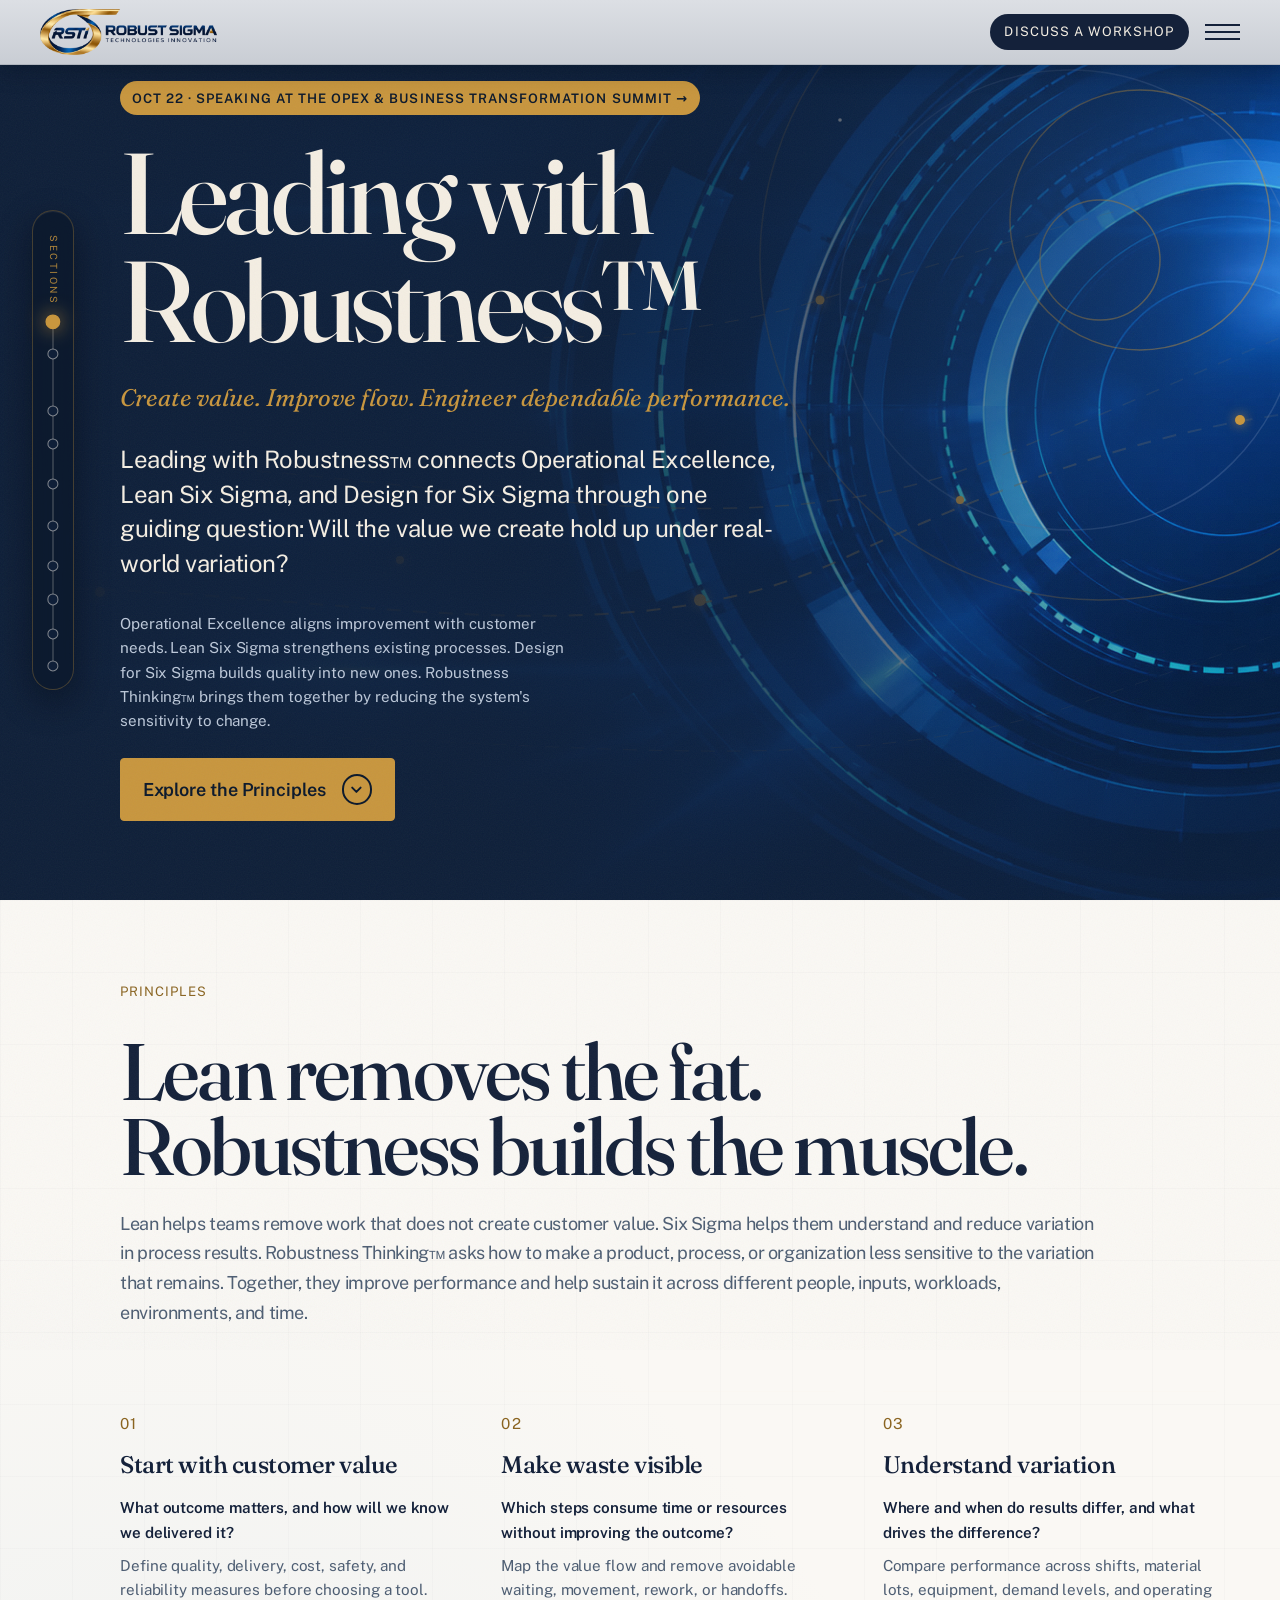
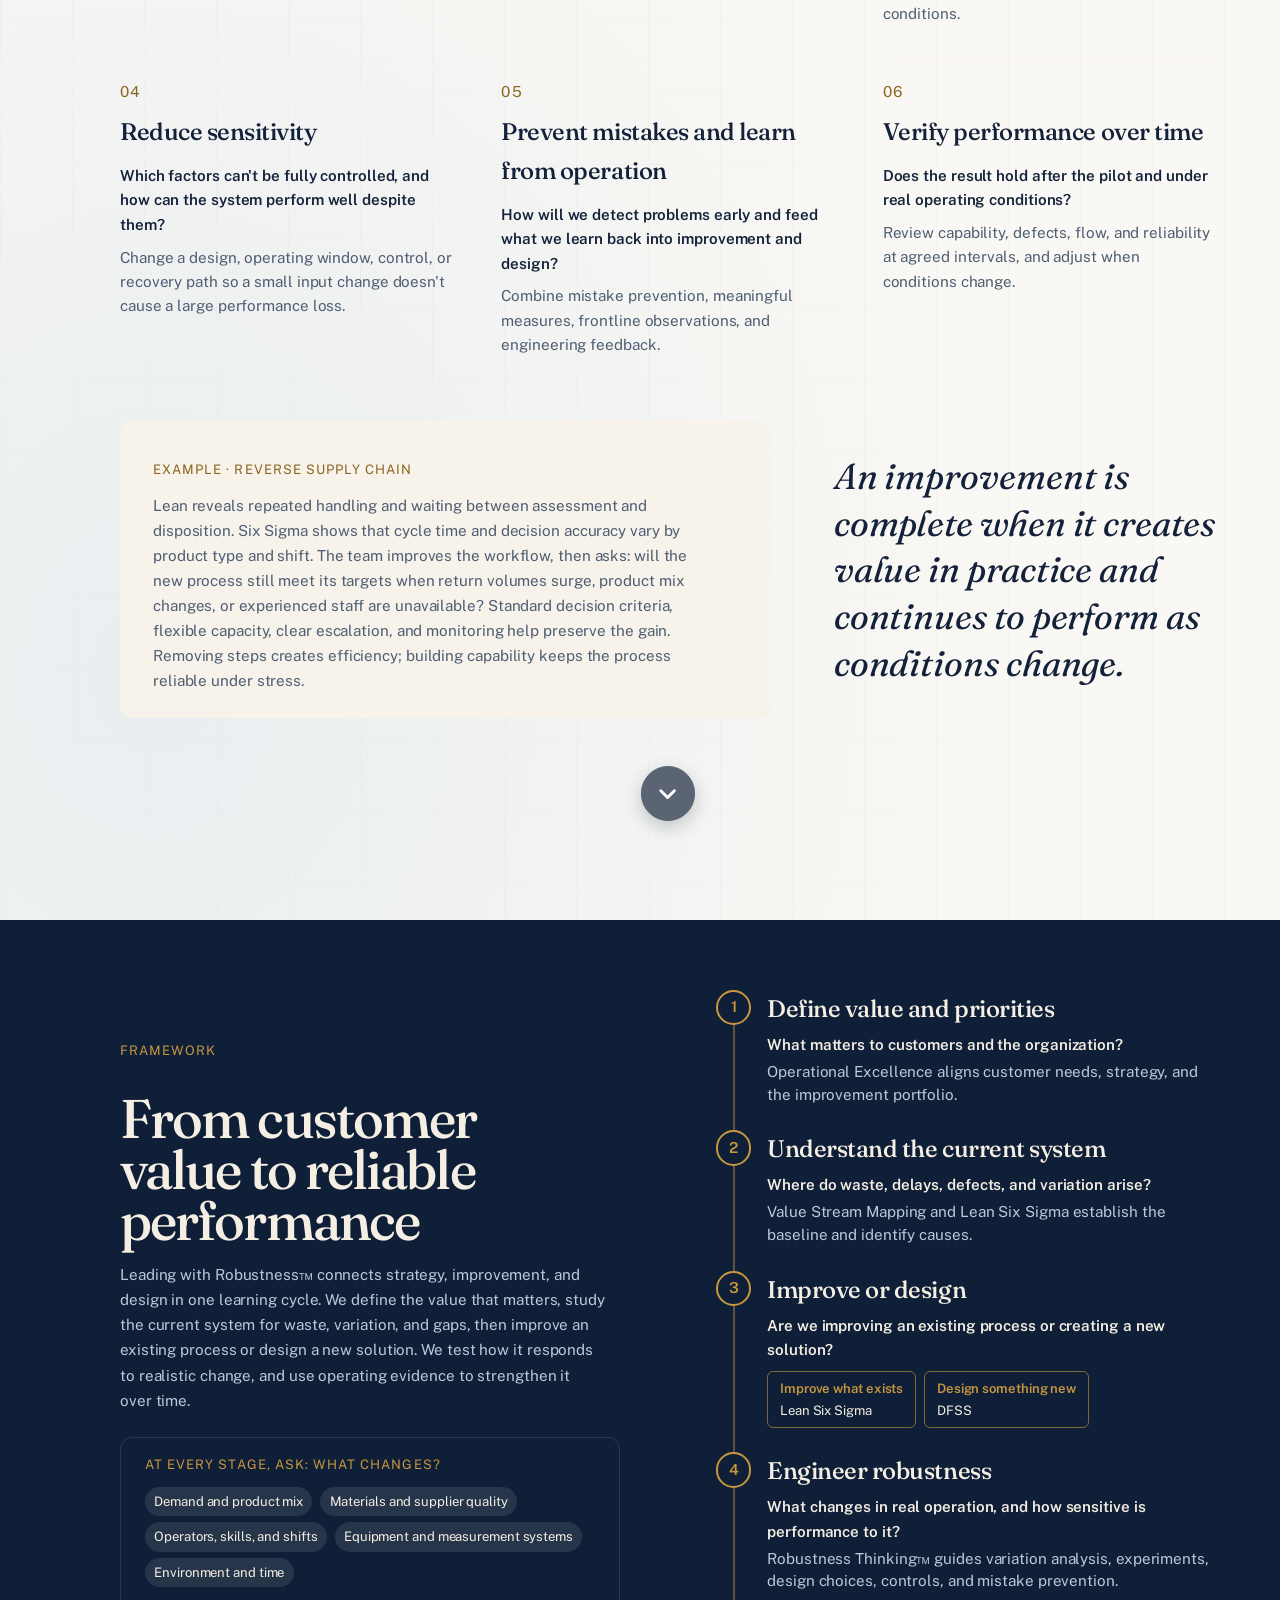
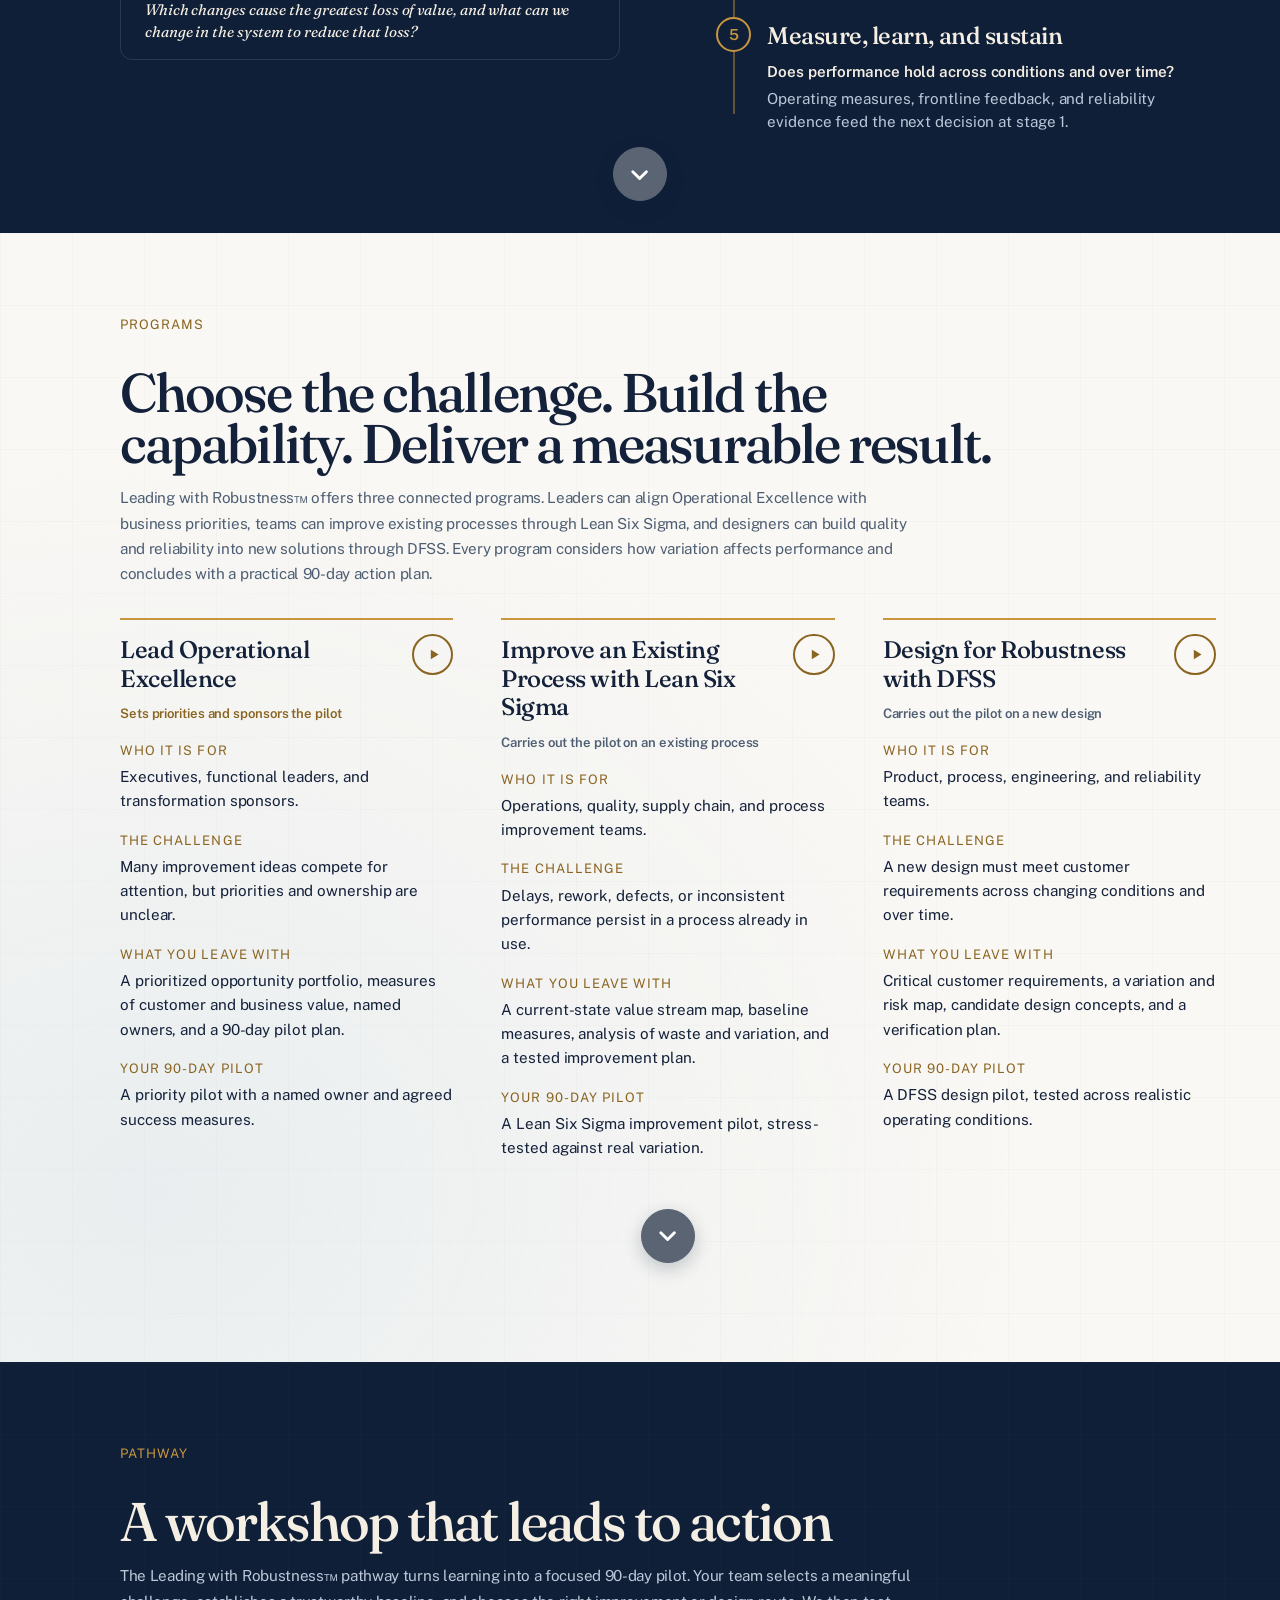
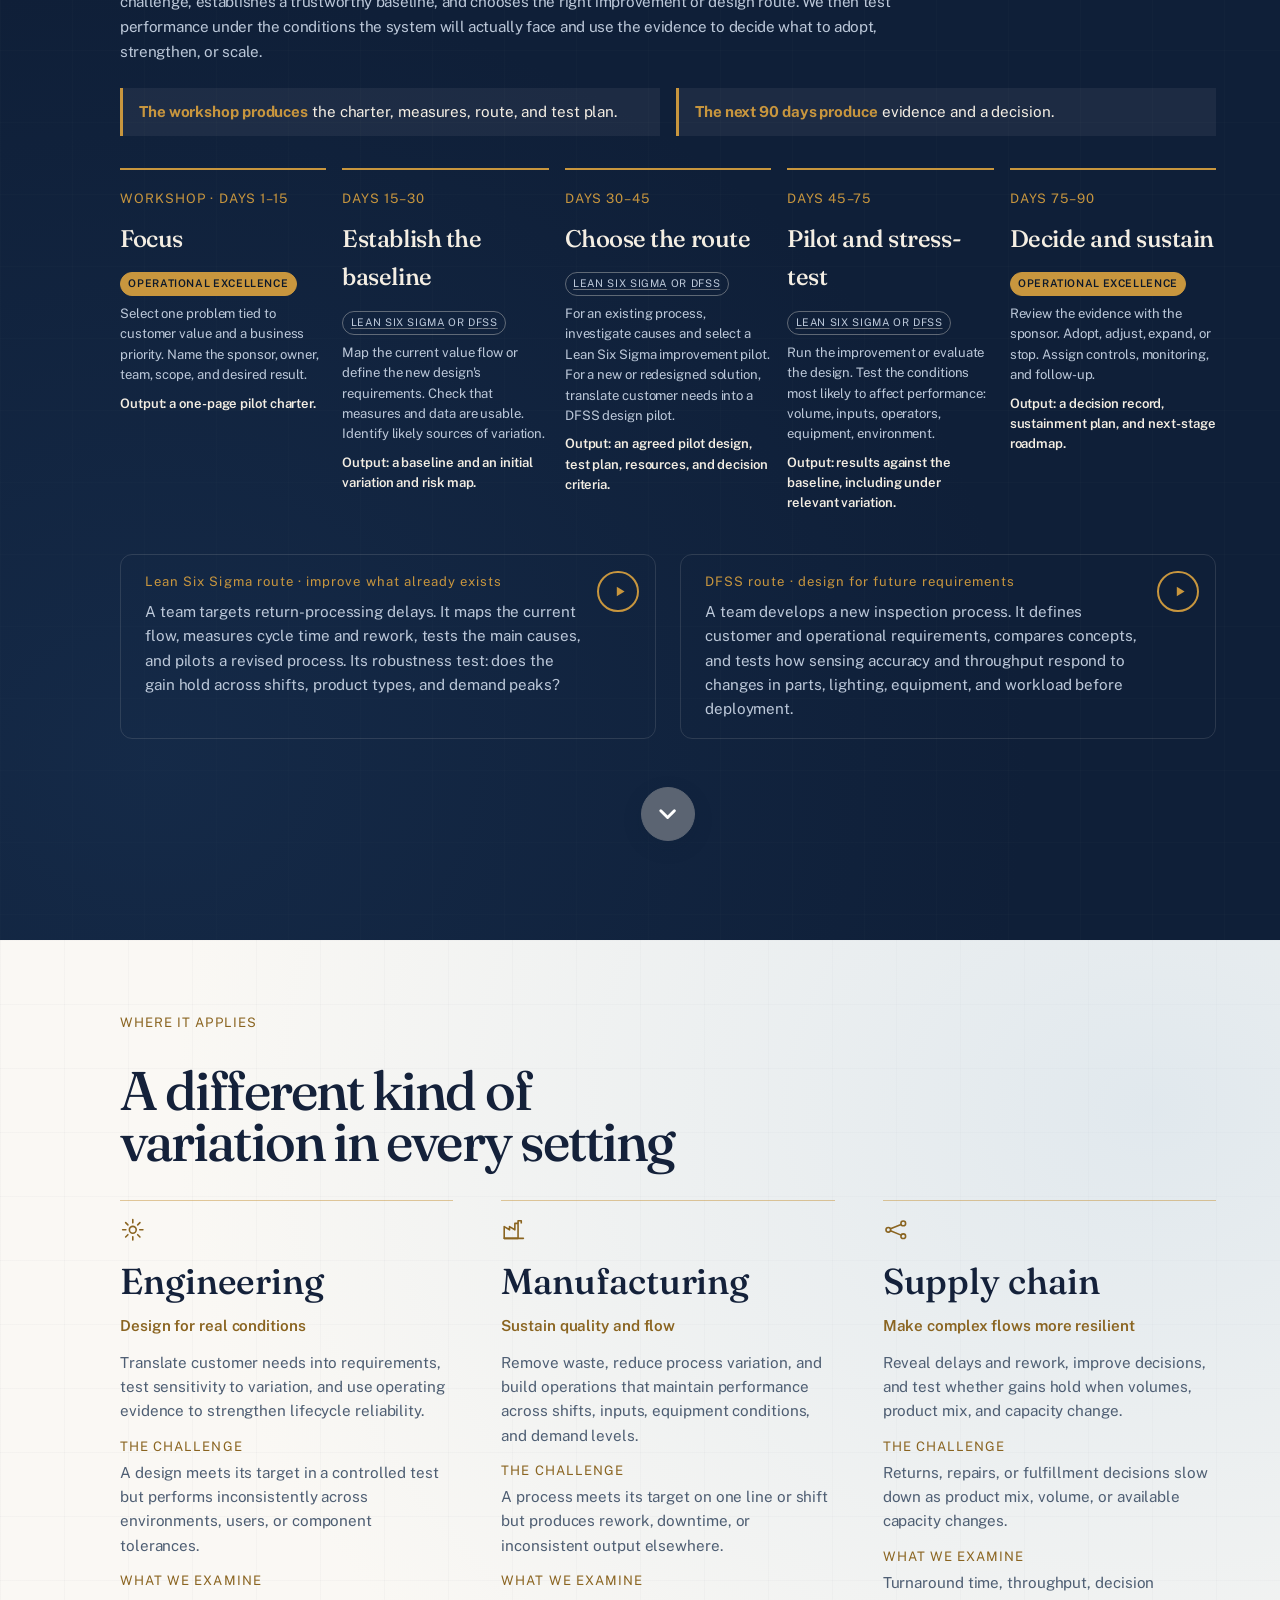
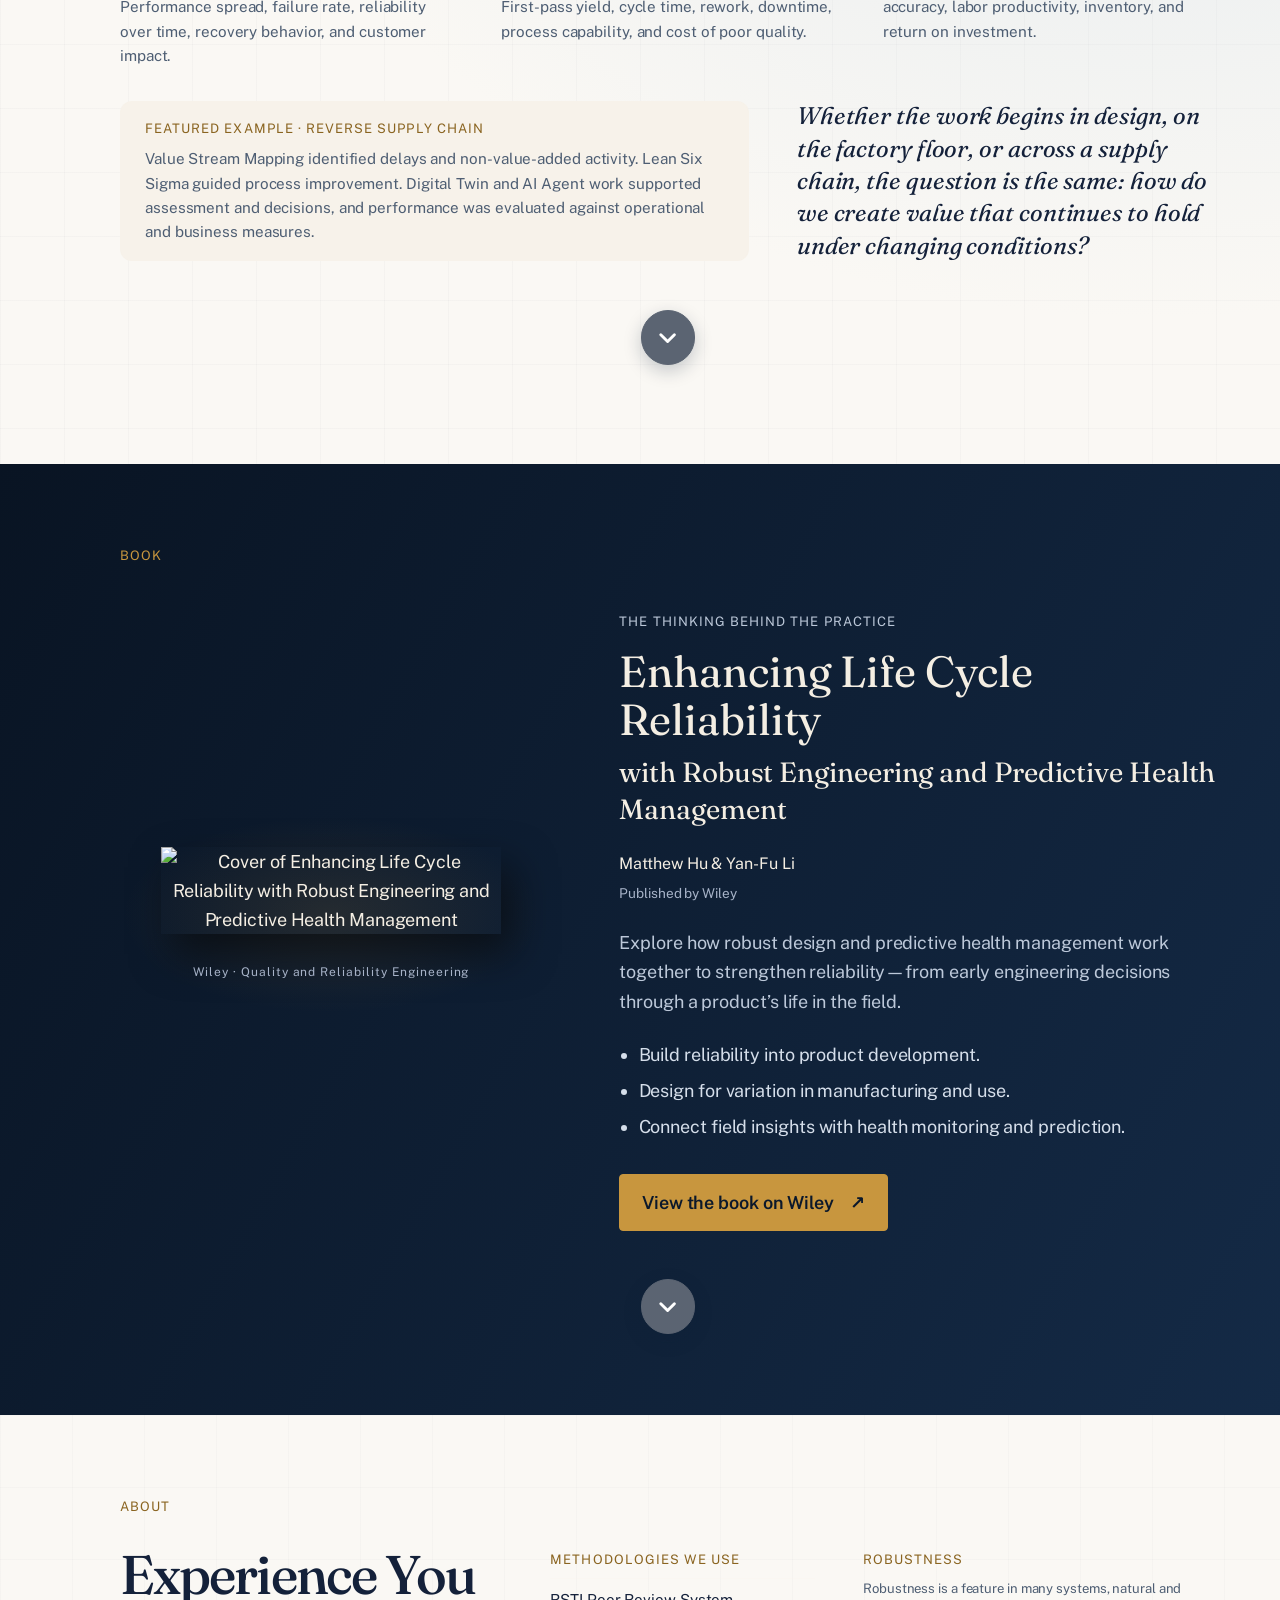
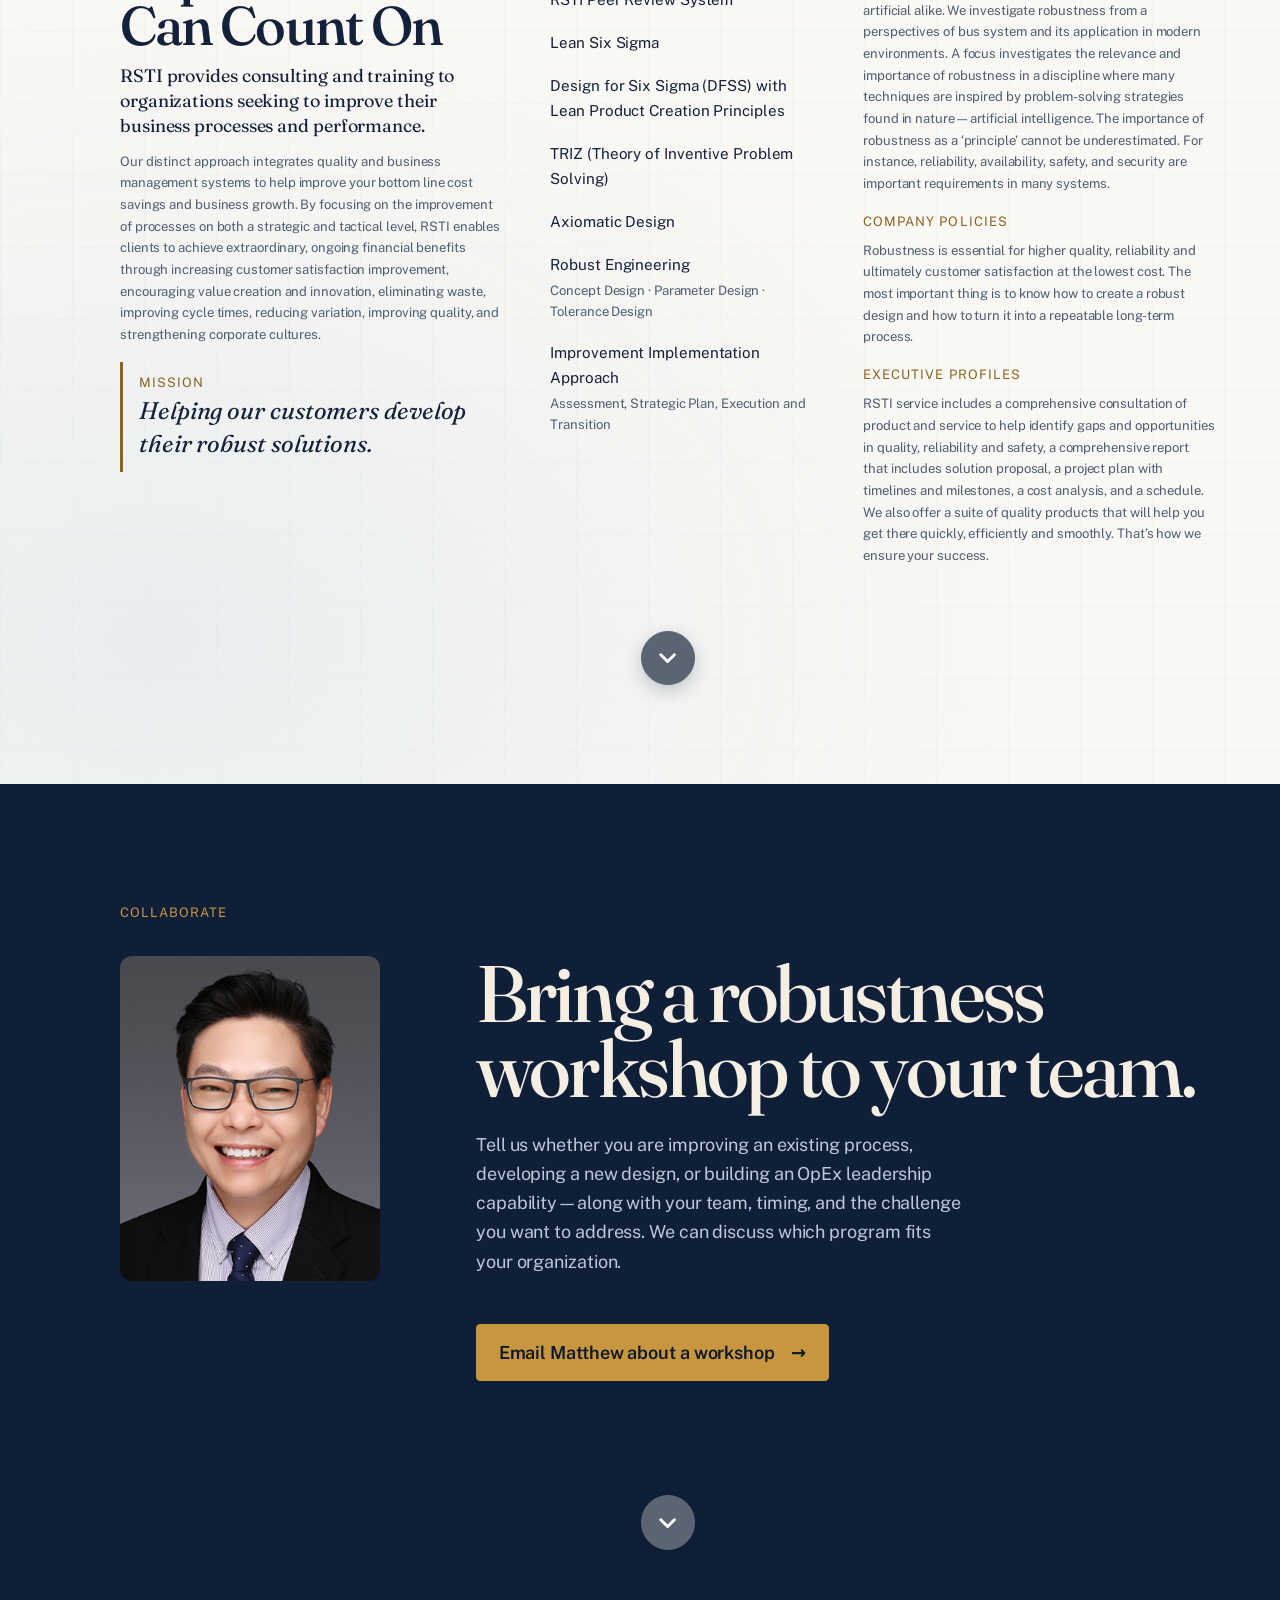
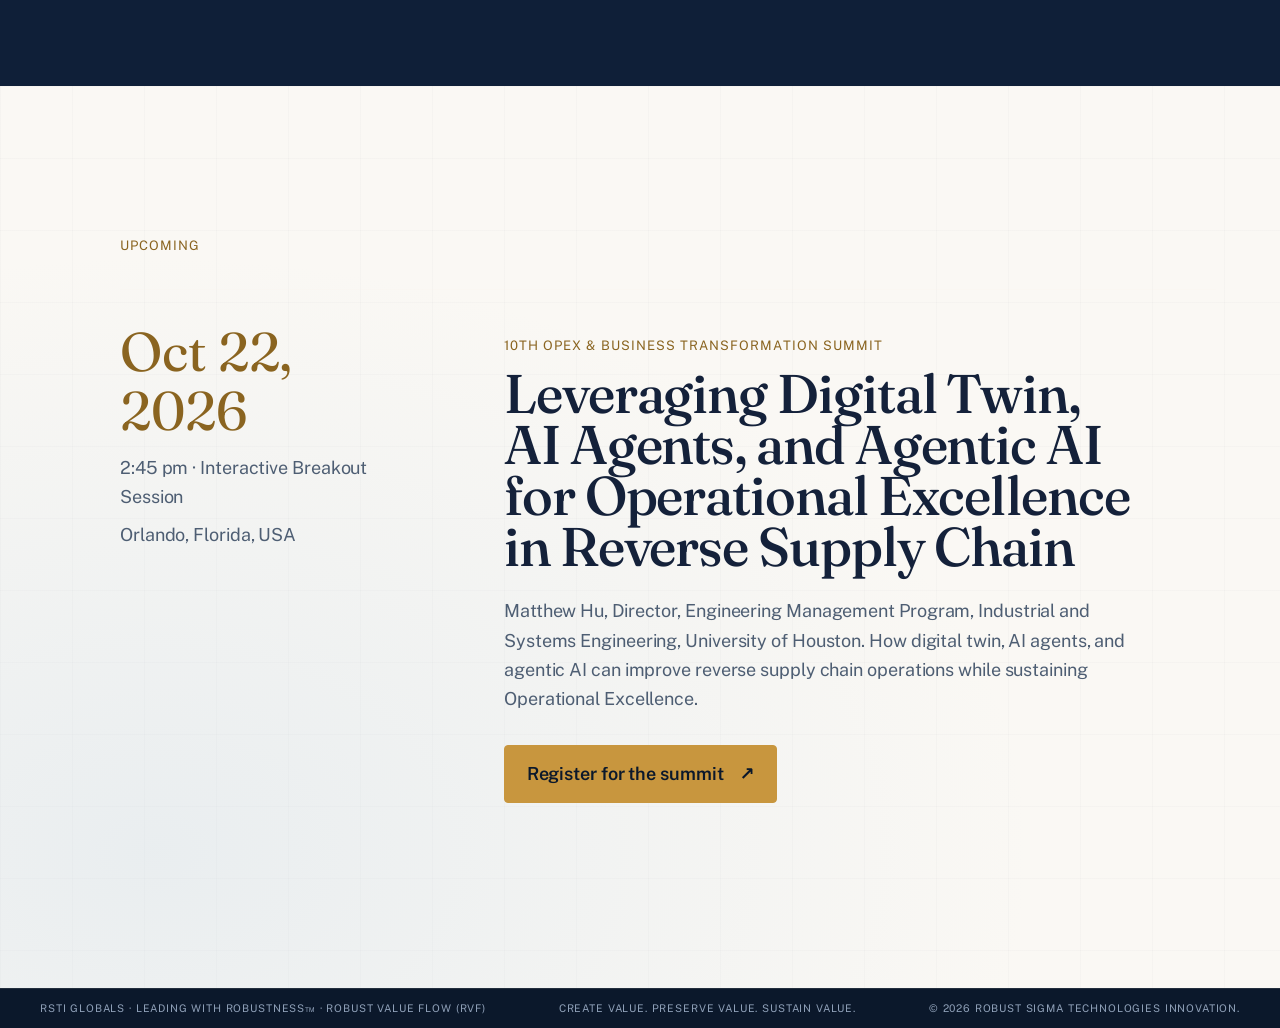
==== commit b0846869: "Drop the word The from the Framework, Pathway and Book section titles Applies to the section labels," ====
--- a/index.html
+++ b/index.html
@@ -129,15 +129,15 @@
       </div>
       <p class="principles-close" data-sc-in>An improvement is complete when it creates value in practice and continues to perform as conditions change.</p>
       </div>
-      <p class="next-section"><a class="next-arrow" href="#framework" aria-label="Next section: The Framework" title="Next: The Framework"><svg viewBox="0 0 24 24" aria-hidden="true"><path d="M6 9.5l6 6 6-6"/></svg></a></p>
+      <p class="next-section"><a class="next-arrow" href="#framework" aria-label="Next section: Framework" title="Next: Framework"><svg viewBox="0 0 24 24" aria-hidden="true"><path d="M6 9.5l6 6 6-6"/></svg></a></p>
     </div>
   </section>
   <!-- 05 · THE FRAMEWORK — the peak. Signature move: the flow draws itself. -->
-  <section class="chapter chapter--dark" id="framework" data-chapter="03" data-chapter-title="The Framework">
+  <section class="chapter chapter--dark" id="framework" data-chapter="03" data-chapter-title="Framework">
     <div class="framework-stage">
       <div class="sc-wrap framework-grid">
         <div class="framework-intro">
-          <p class="chapter-mark chapter-mark--onstage">The Framework</p>
+          <p class="chapter-mark chapter-mark--onstage">Framework</p>
           <h2 class="sc-display sc-display--lg">From customer value to reliable performance</h2>
           <p class="sc-body framework-lede">Leading with Robustness&trade; connects strategy, improvement, and design in one learning cycle. We define the value that matters, study the current system for waste, variation, and gaps, then improve an existing process or design a new solution. We test how it responds to realistic change, and use operating evidence to strengthen it over time.</p>
           <div class="what-changes">
@@ -203,13 +203,13 @@
           <p>A DFSS design pilot, tested across realistic operating conditions.</p>
         </article>
       </div>
-      <p class="next-section"><a class="next-arrow" href="#pathway" aria-label="Next section: The Pathway" title="Next: The Pathway"><svg viewBox="0 0 24 24" aria-hidden="true"><path d="M6 9.5l6 6 6-6"/></svg></a></p>
+      <p class="next-section"><a class="next-arrow" href="#pathway" aria-label="Next section: Pathway" title="Next: Pathway"><svg viewBox="0 0 24 24" aria-hidden="true"><path d="M6 9.5l6 6 6-6"/></svg></a></p>
     </div>
   </section>
   <!-- 06 · THE PATHWAY — five levels as a rising staircase, not five equal cards. -->
-  <section class="chapter chapter--dark chapter--textured" id="pathway" data-chapter="05" data-chapter-title="The Pathway">
+  <section class="chapter chapter--dark chapter--textured" id="pathway" data-chapter="05" data-chapter-title="Pathway">
     <div class="sc-wrap chapter__inner">
-      <p class="chapter-mark">The Pathway</p>
+      <p class="chapter-mark">Pathway</p>
       <h2 class="sc-display sc-display--lg pathway-h2" data-sc-in>A workshop that leads to action</h2>
       <p class="sc-lede pathway-lede" data-sc-in>The Leading with Robustness&trade; pathway turns learning into a focused 90-day pilot. Your team selects a meaningful challenge, establishes a trustworthy baseline, and chooses the right improvement or design route. We then test performance under the conditions the system will actually face and use the evidence to decide what to adopt, strengthen, or scale.</p>
       <div class="pathway-split" data-sc-in>
@@ -274,13 +274,13 @@
         </div>
         <p class="applies-close">Whether the work begins in design, on the factory floor, or across a supply chain, the question is the same: how do we create value that continues to hold under changing conditions?</p>
       </div>
-      <p class="next-section"><a class="next-arrow" href="#book" aria-label="Next section: The Book" title="Next: The Book"><svg viewBox="0 0 24 24" aria-hidden="true"><path d="M6 9.5l6 6 6-6"/></svg></a></p>
+      <p class="next-section"><a class="next-arrow" href="#book" aria-label="Next section: Book" title="Next: Book"><svg viewBox="0 0 24 24" aria-hidden="true"><path d="M6 9.5l6 6 6-6"/></svg></a></p>
     </div>
   </section>
   <!-- 09 — Standalone book feature. -->
-  <section class="chapter chapter--dark book-feature" id="book" data-chapter="07" data-chapter-title="The Book" aria-labelledby="featured-book-title">
+  <section class="chapter chapter--dark book-feature" id="book" data-chapter="07" data-chapter-title="Book" aria-labelledby="featured-book-title">
     <div class="sc-wrap book-feature__inner">
-      <p class="chapter-mark">The Book</p>
+      <p class="chapter-mark">Book</p>
       <div class="book-feature__grid">
         <figure class="book-feature__cover">
           <img src="https://application.wiley-vch.de/books/tis/cover_big/1394182384.jpg" alt="Cover of Enhancing Life Cycle Reliability with Robust Engineering and Predictive Health Management" loading="lazy" decoding="async">
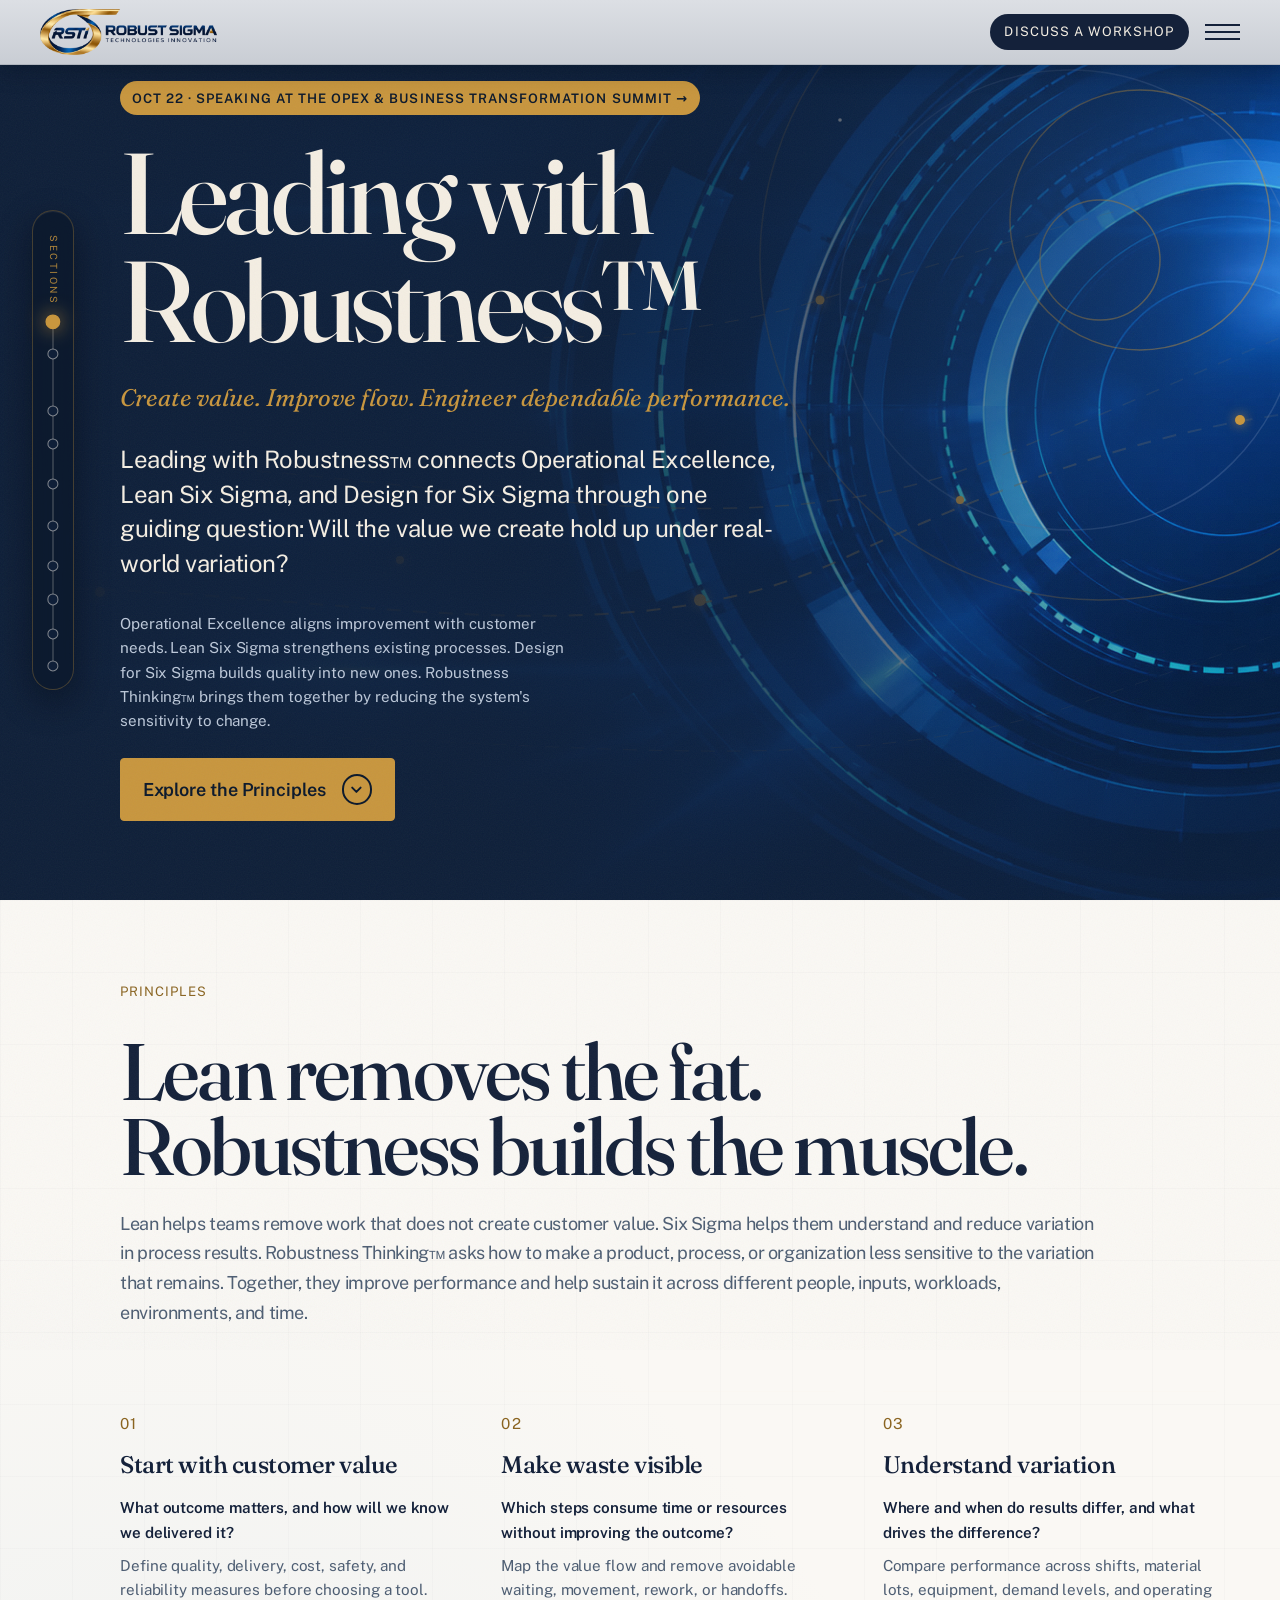
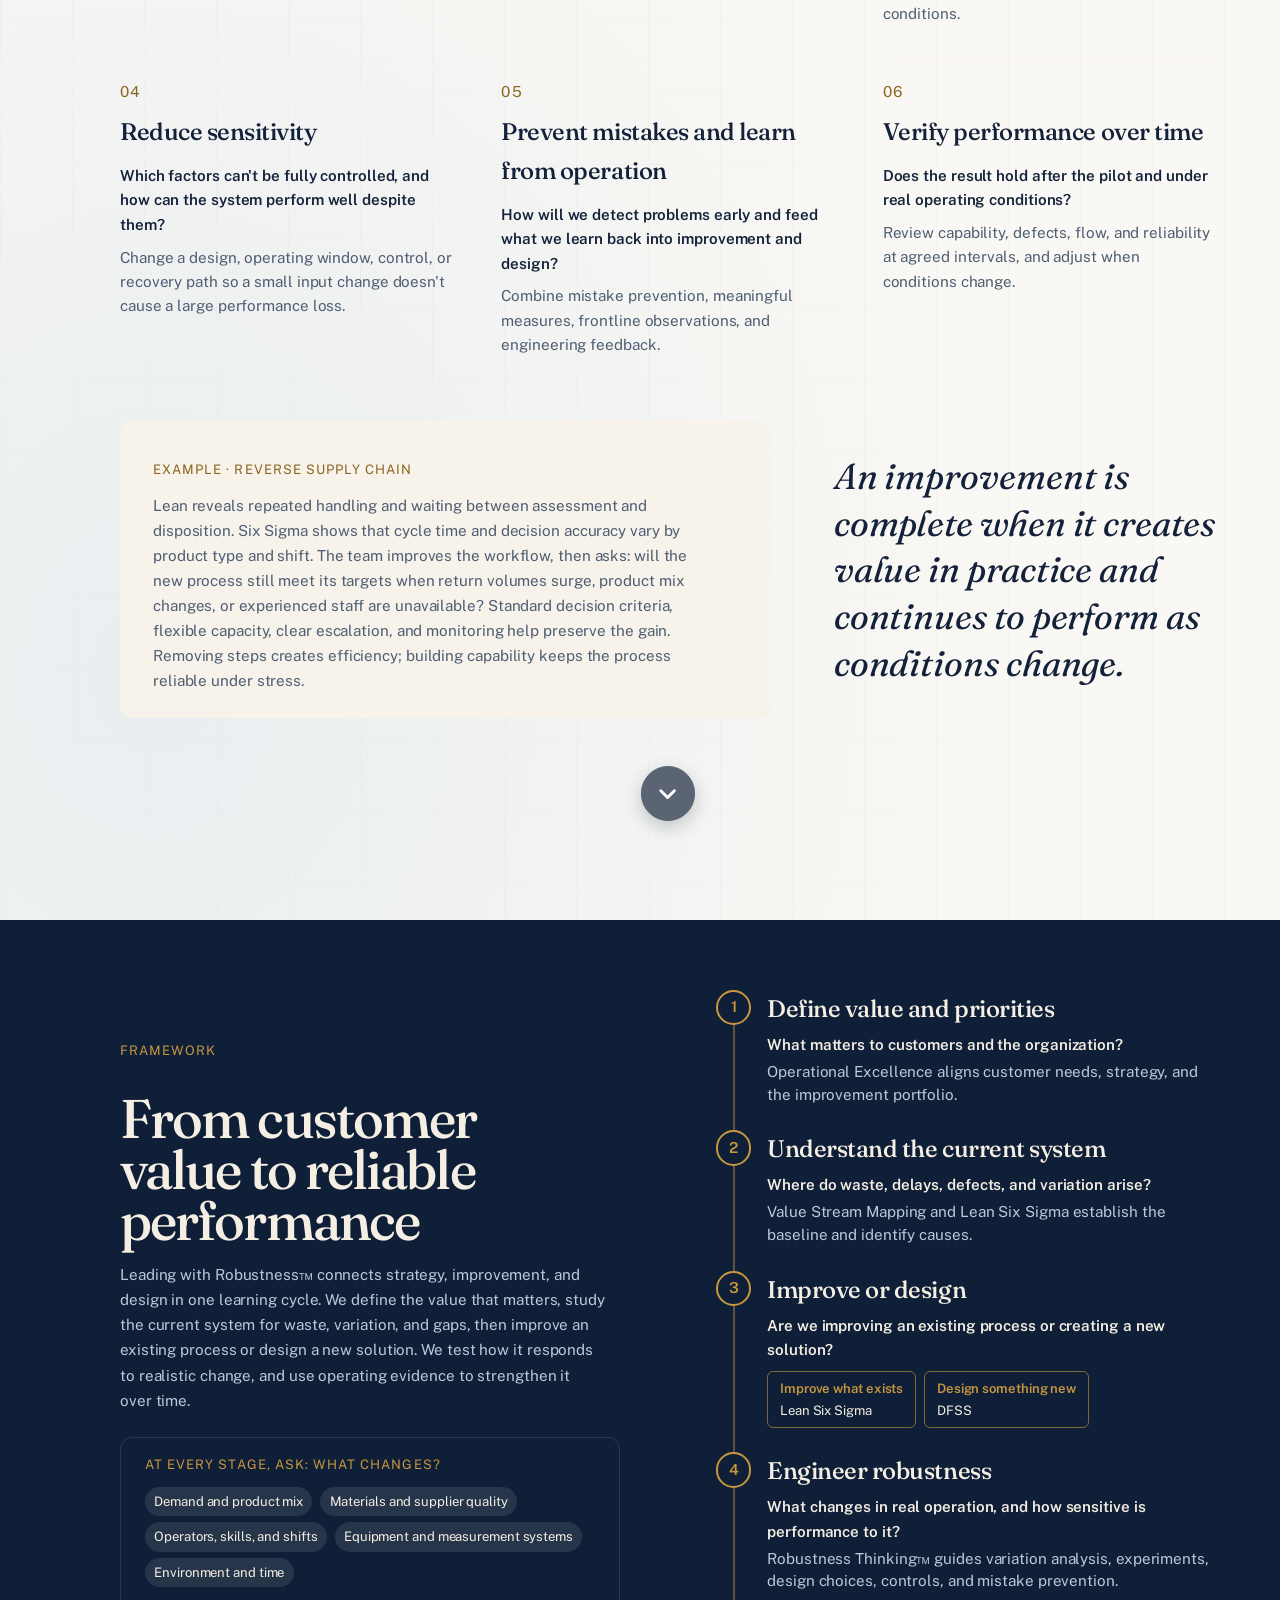
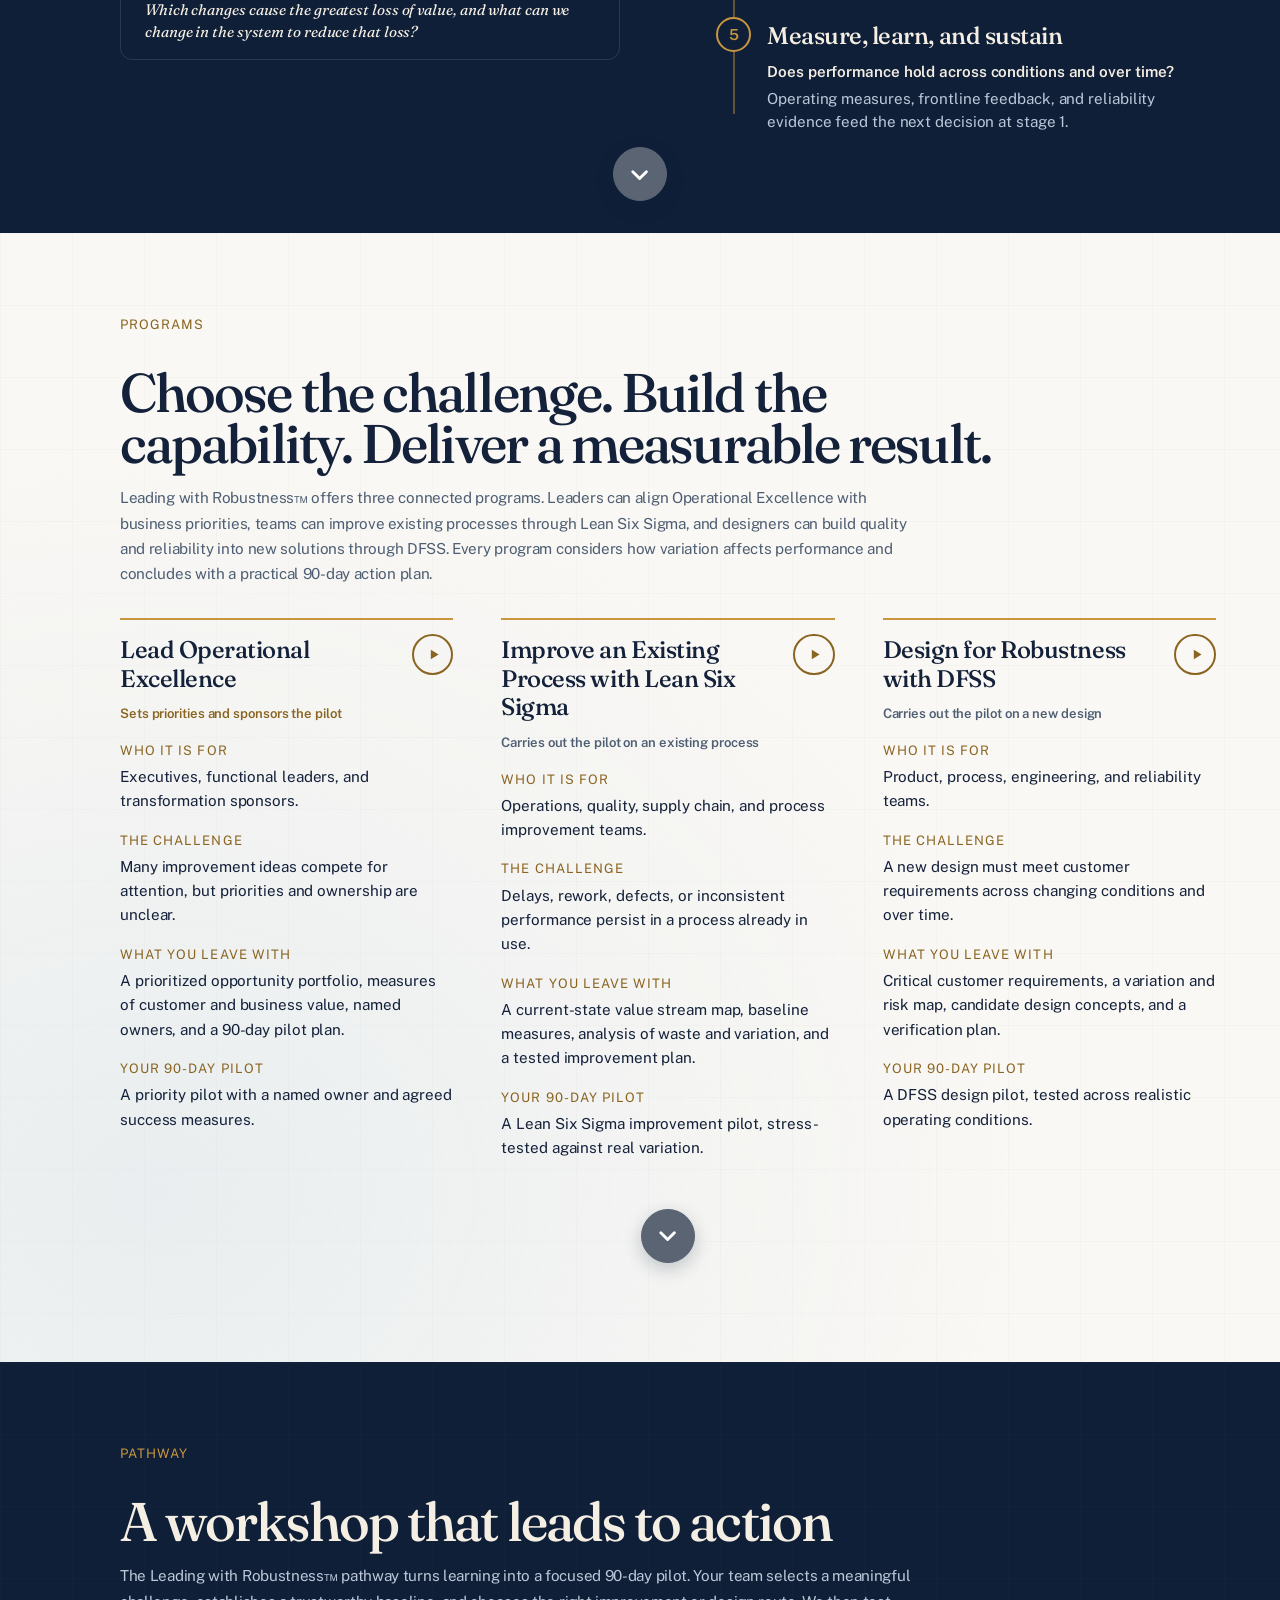
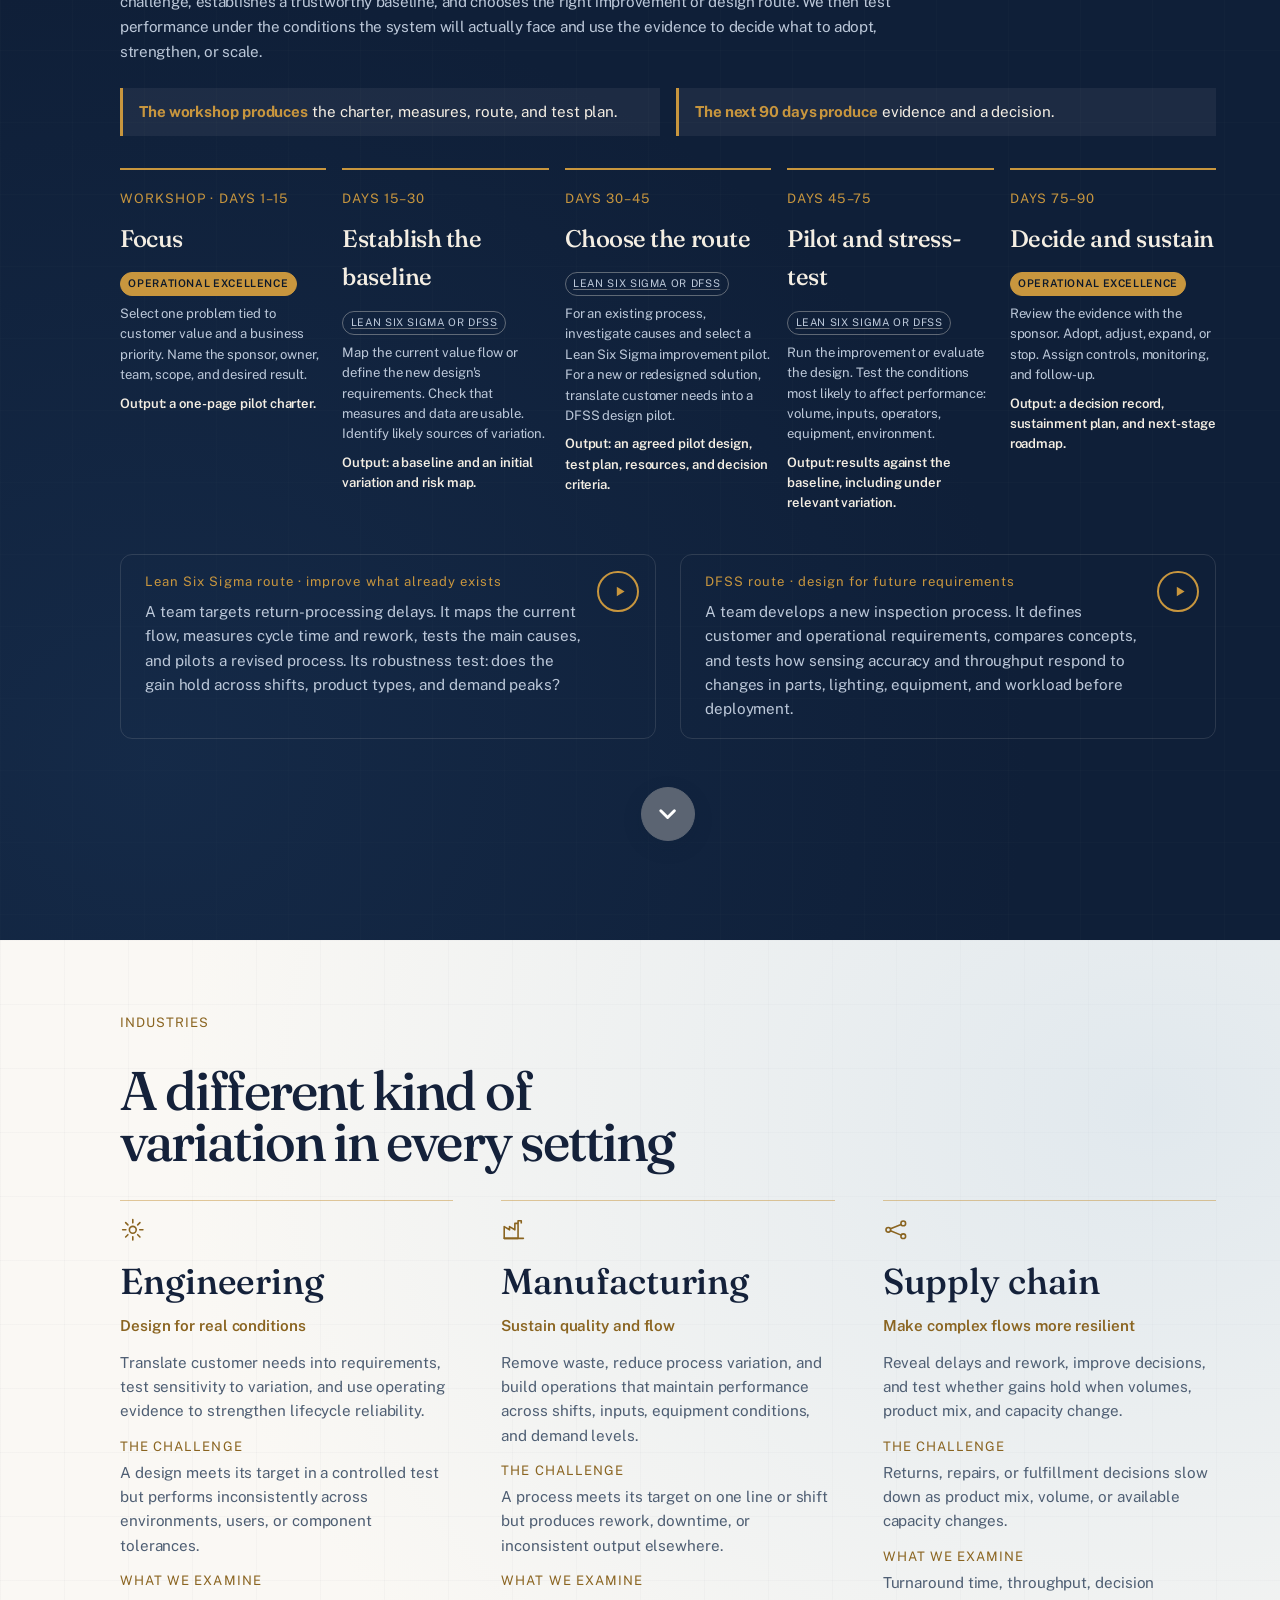
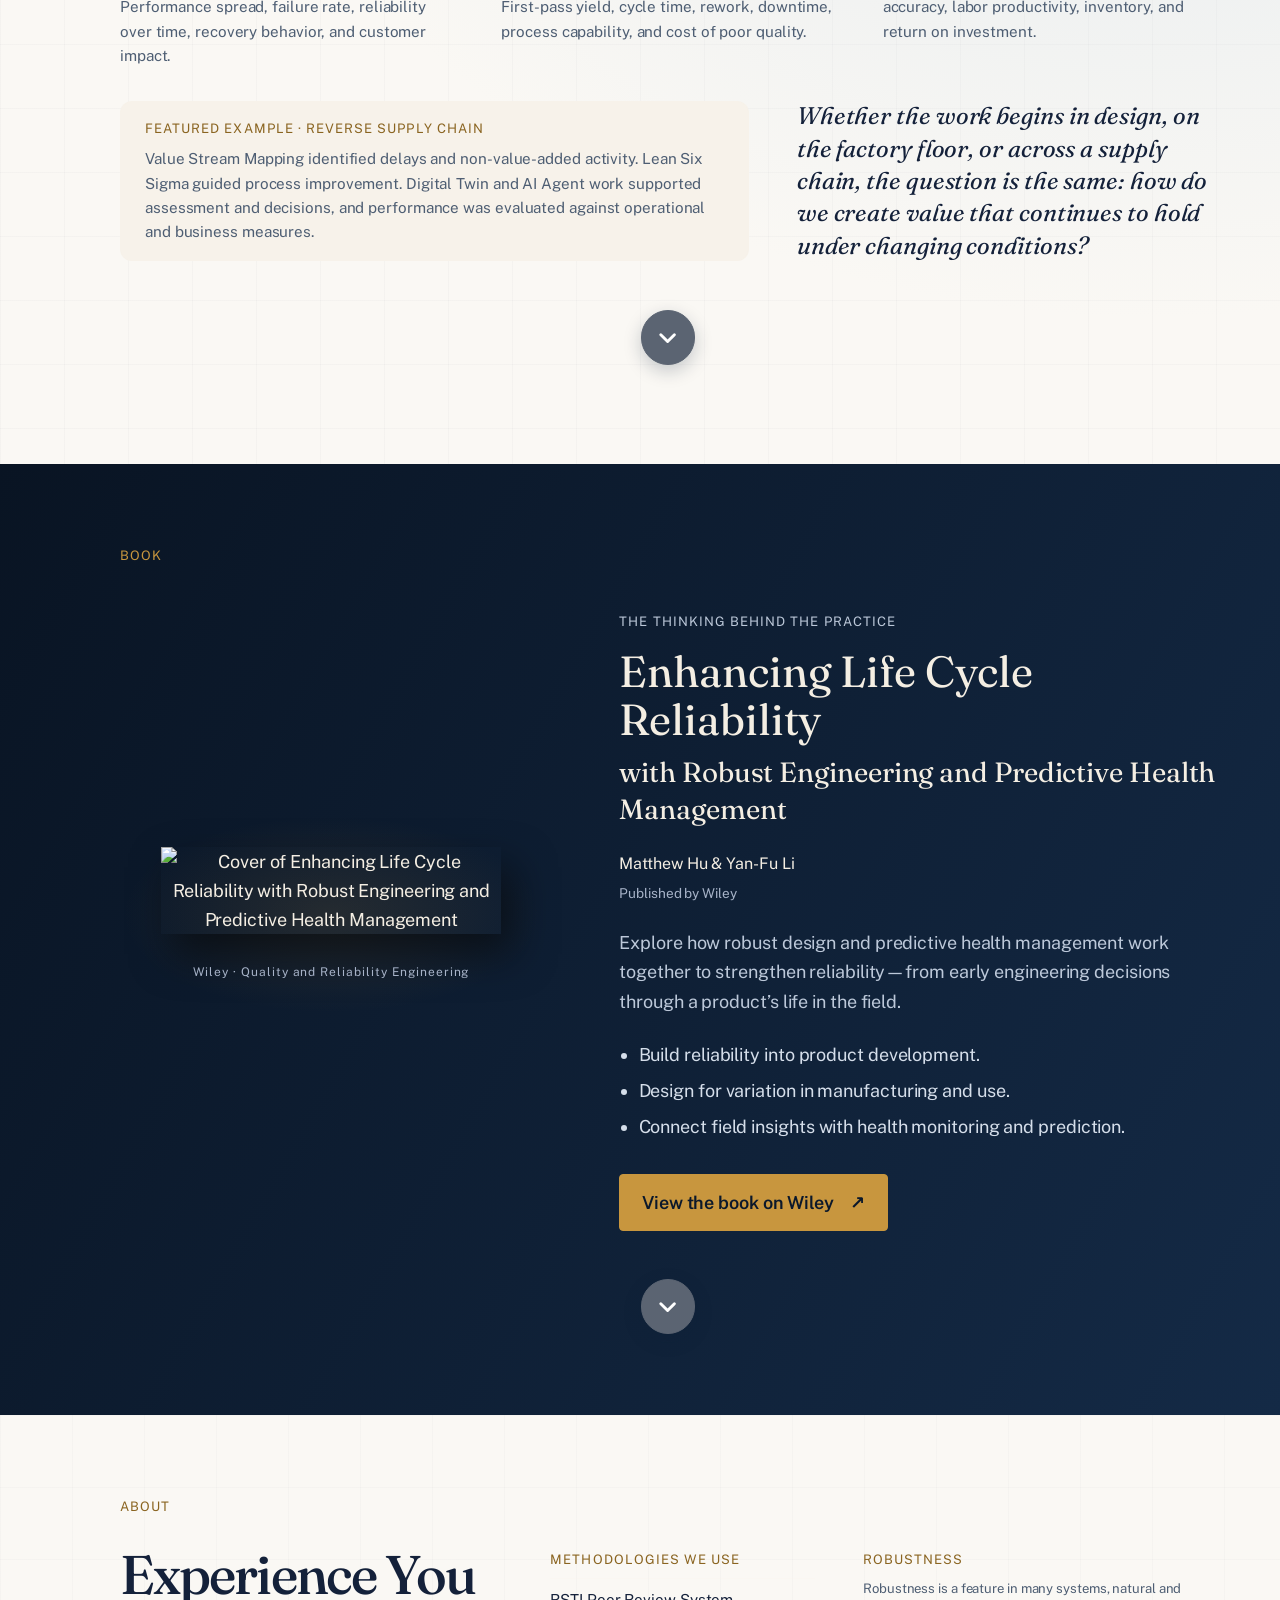
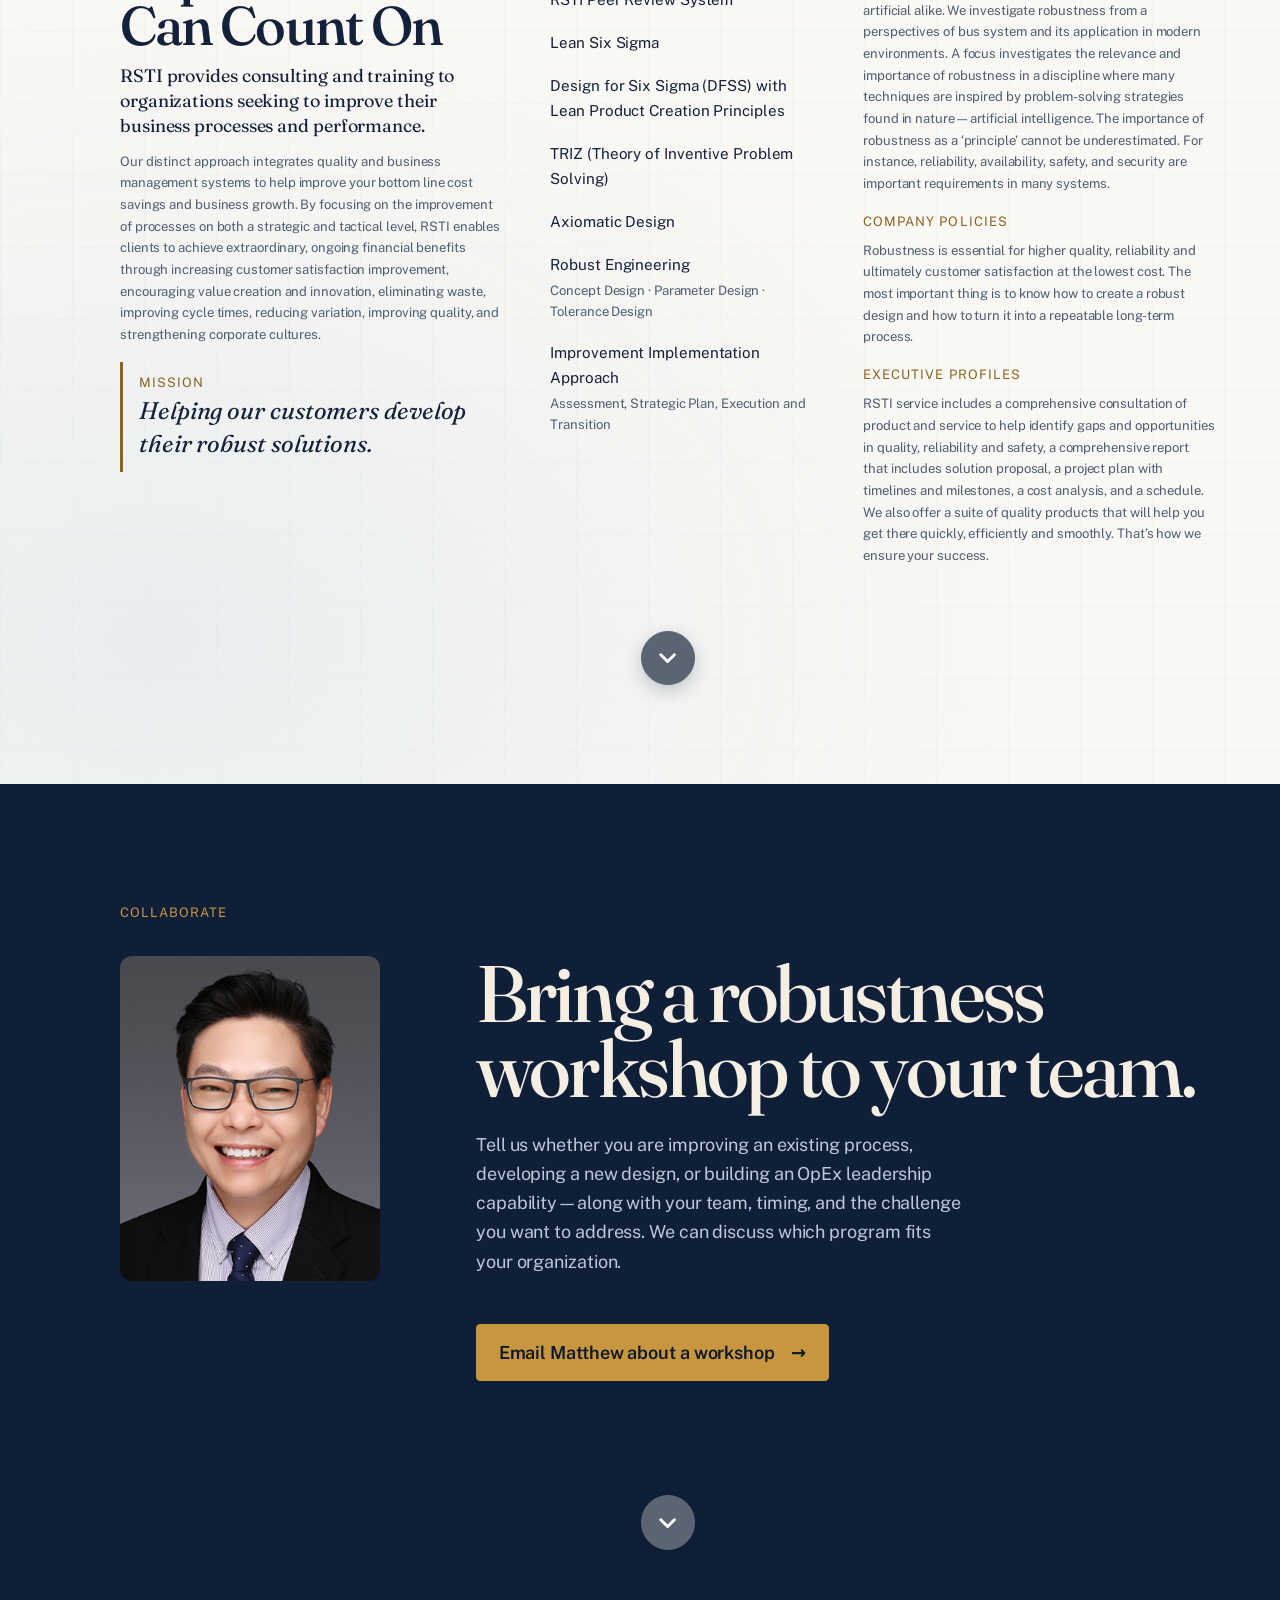
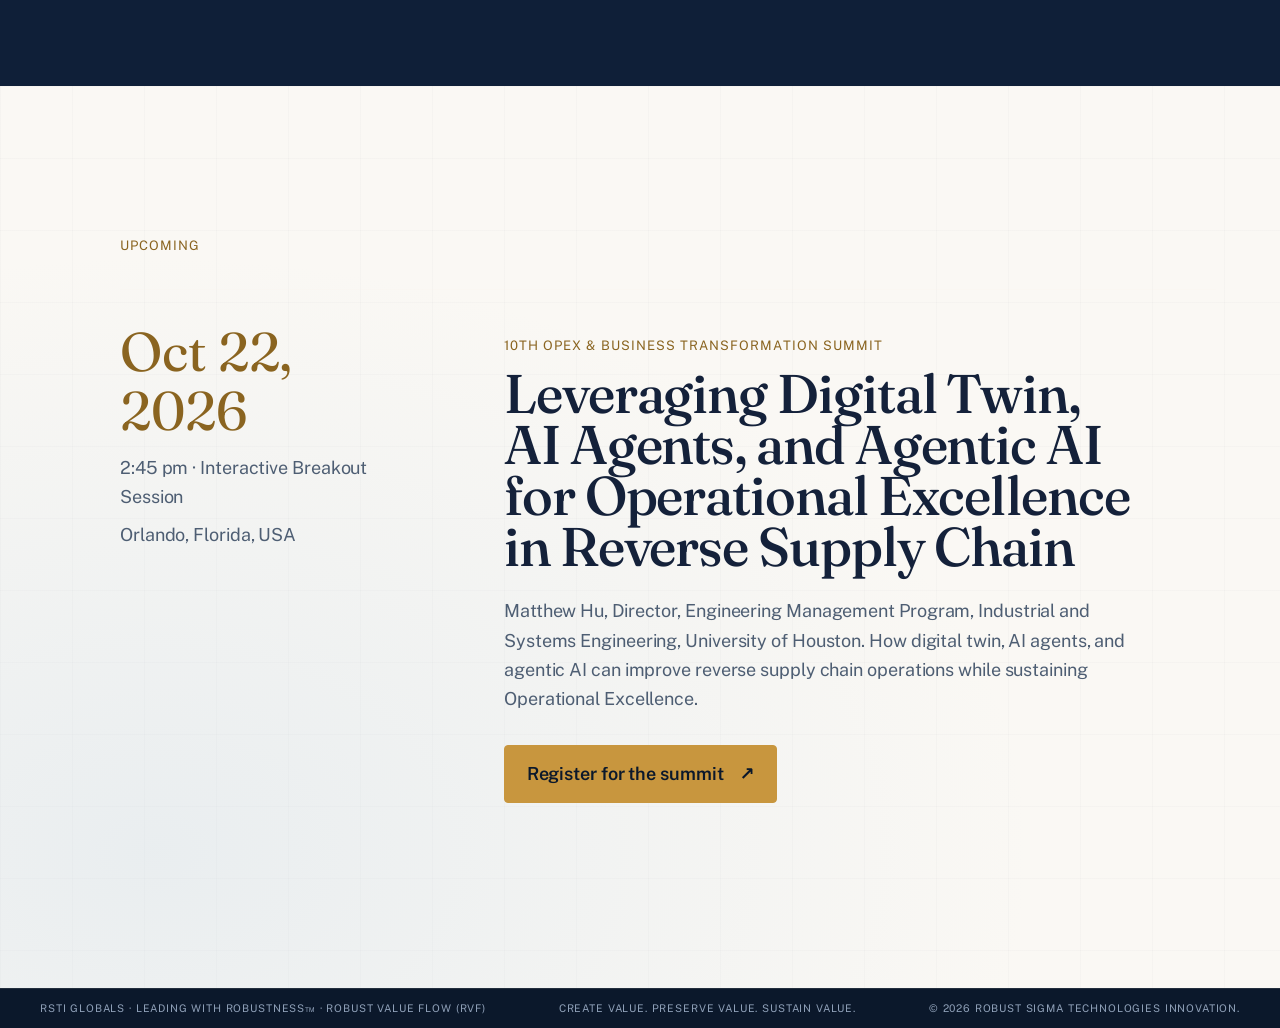
==== commit 3e5dd5bd: "Rename Where It Applies to Industries Section label, side-rail tooltip, menu item (Home, About, Gall" ====
--- a/index.html
+++ b/index.html
@@ -25,7 +25,7 @@
     <a href="#framework">Framework</a>
     <a href="#programs">Programs</a>
     <a href="#pathway">Pathway</a>
-    <a href="#industries">Where It Applies</a>
+    <a href="#industries">Industries</a>
     <a href="#book">Book</a>
     <a href="#about">About</a>
     <a href="#event">Upcoming</a>
@@ -227,13 +227,13 @@
         <article class="route-card"><span class="program-play" aria-hidden="true"><svg viewBox="0 0 24 24"><path d="M9 6.5v11l9-5.5z"/></svg></span><p class="sc-label"><button type="button" class="program-open" data-dialog="workshop-lss" aria-label="Lean Six Sigma route: see a workshop example">Lean Six Sigma route · improve what already exists</button></p><p>A team targets return-processing delays. It maps the current flow, measures cycle time and rework, tests the main causes, and pilots a revised process. Its robustness test: does the gain hold across shifts, product types, and demand peaks?</p></article>
         <article class="route-card"><span class="program-play" aria-hidden="true"><svg viewBox="0 0 24 24"><path d="M9 6.5v11l9-5.5z"/></svg></span><p class="sc-label"><button type="button" class="program-open" data-dialog="workshop-dfss" aria-label="DFSS route: see how DFSS works">DFSS route · design for future requirements</button></p><p>A team develops a new inspection process. It defines customer and operational requirements, compares concepts, and tests how sensing accuracy and throughput respond to changes in parts, lighting, equipment, and workload before deployment.</p></article>
       </div>
-      <p class="next-section"><a class="next-arrow" href="#industries" aria-label="Next section: Where It Applies" title="Next: Where It Applies"><svg viewBox="0 0 24 24" aria-hidden="true"><path d="M6 9.5l6 6 6-6"/></svg></a></p>
+      <p class="next-section"><a class="next-arrow" href="#industries" aria-label="Next section: Industries" title="Next: Industries"><svg viewBox="0 0 24 24" aria-hidden="true"><path d="M6 9.5l6 6 6-6"/></svg></a></p>
     </div>
   </section>
   <!-- Where it applies: photography and application areas. -->
-  <section class="chapter chapter--light sectors-feature" id="industries" data-chapter="06" data-chapter-title="Where It Applies">
+  <section class="chapter chapter--light sectors-feature" id="industries" data-chapter="06" data-chapter-title="Industries">
     <div class="sc-wrap sectors-feature__inner">
-      <p class="chapter-mark">Where It Applies</p>
+      <p class="chapter-mark">Industries</p>
       <h2 class="sc-display sc-display--lg applies-h2" data-sc-in>A different kind of variation in every setting</h2>
       <div class="applies-grid" data-sc-in data-sc-stagger="70">
         <article class="applies-card">
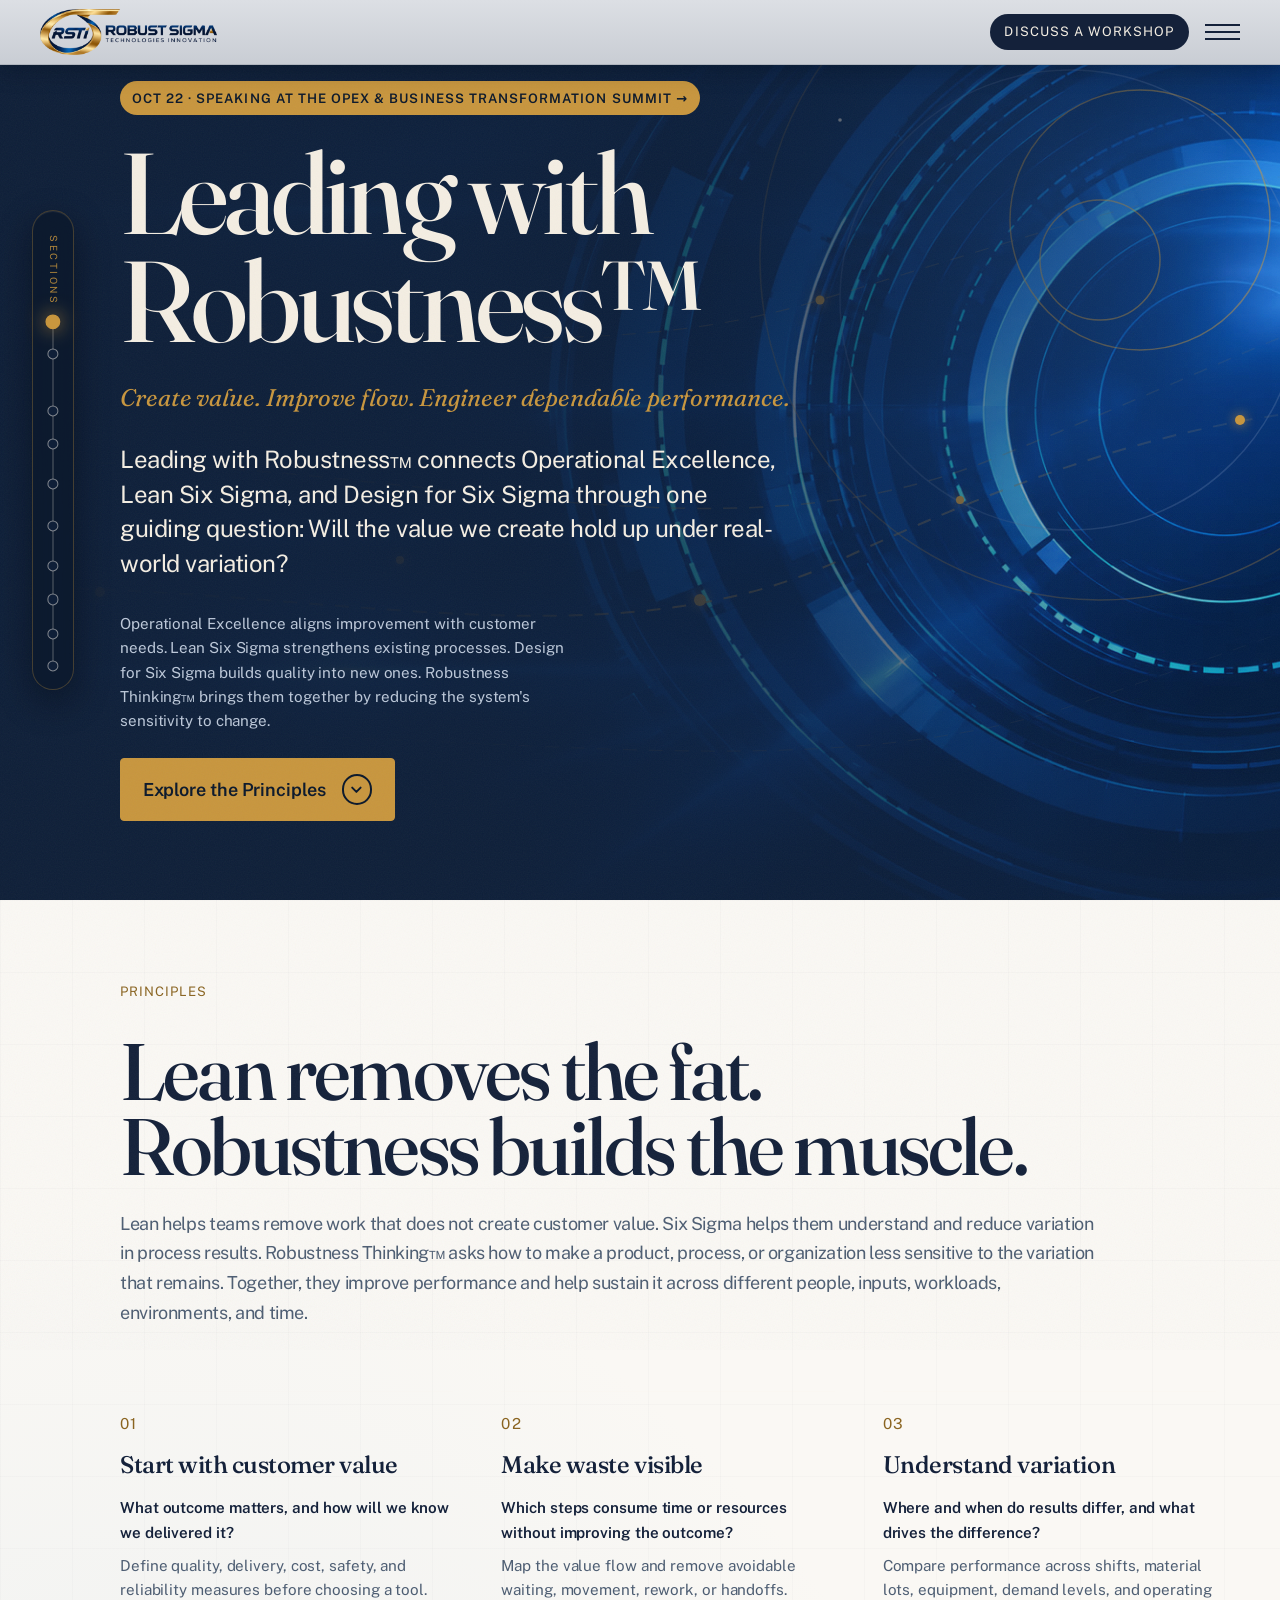
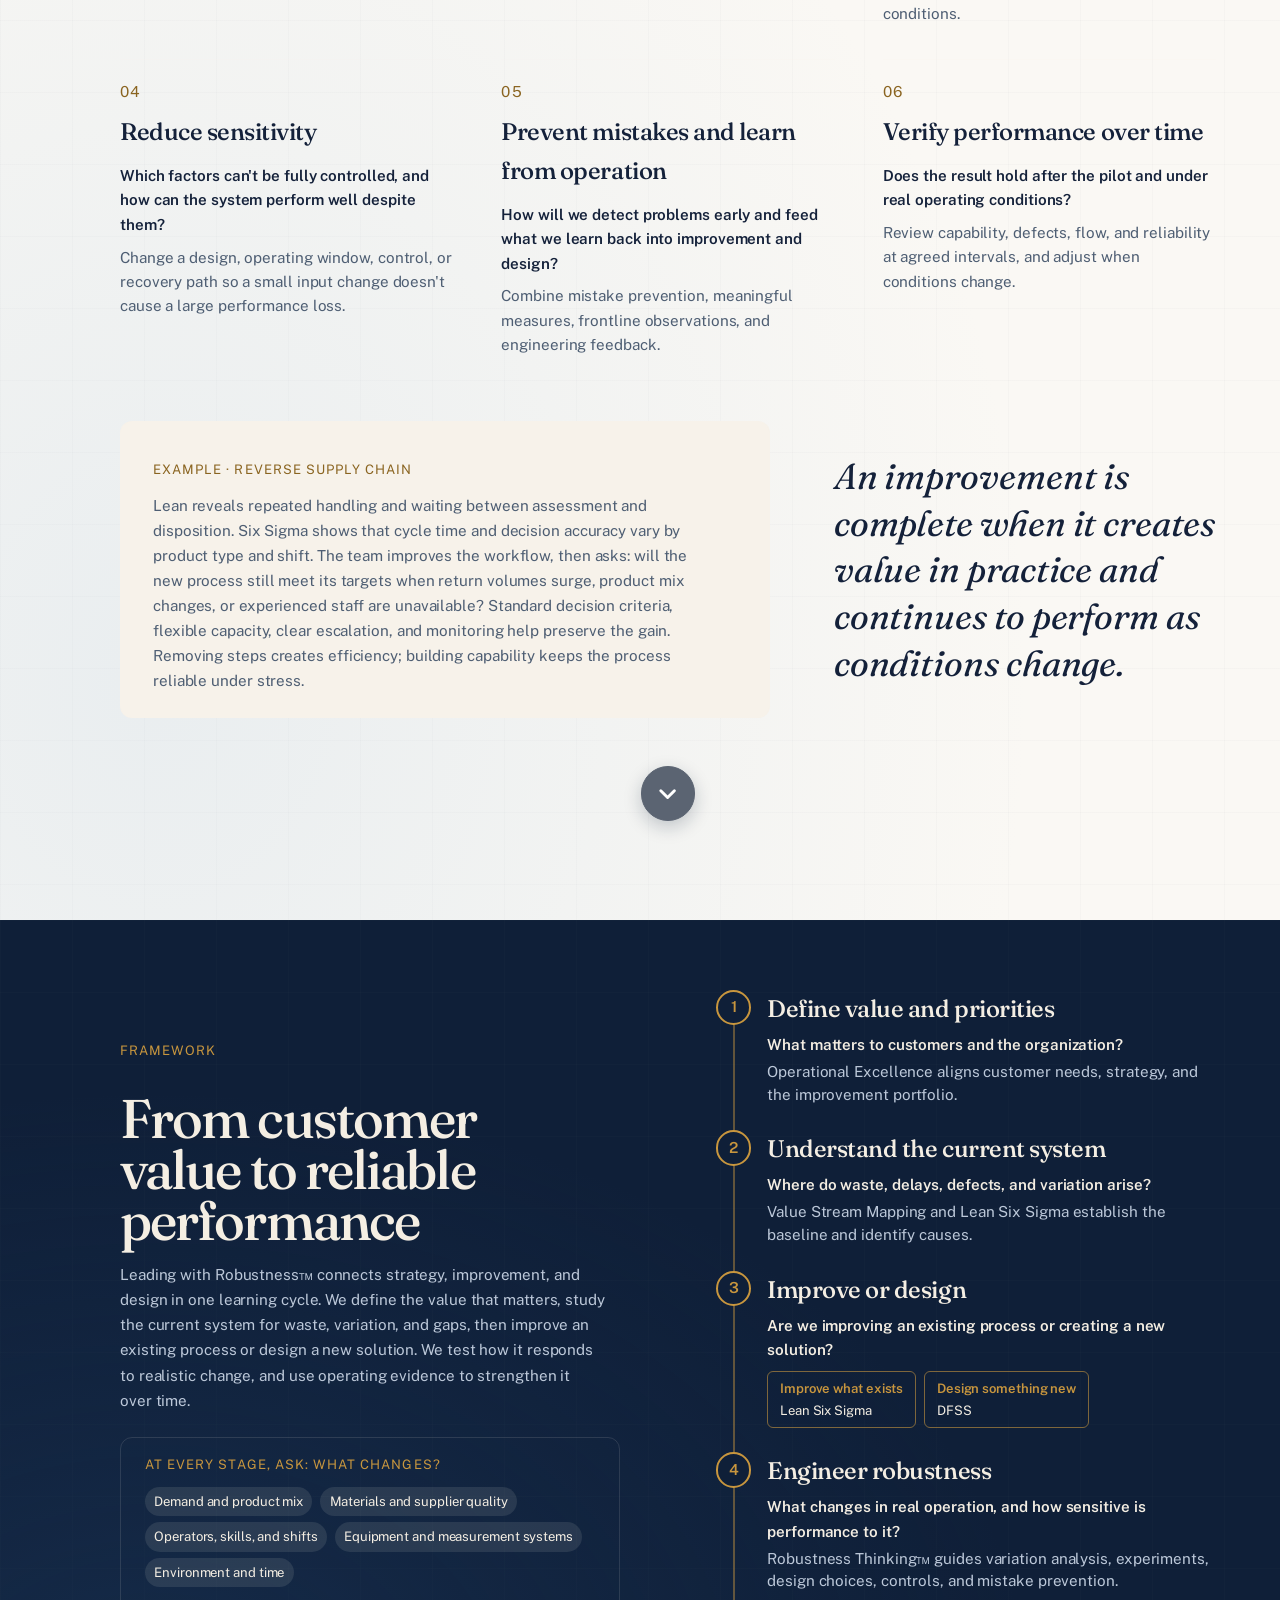
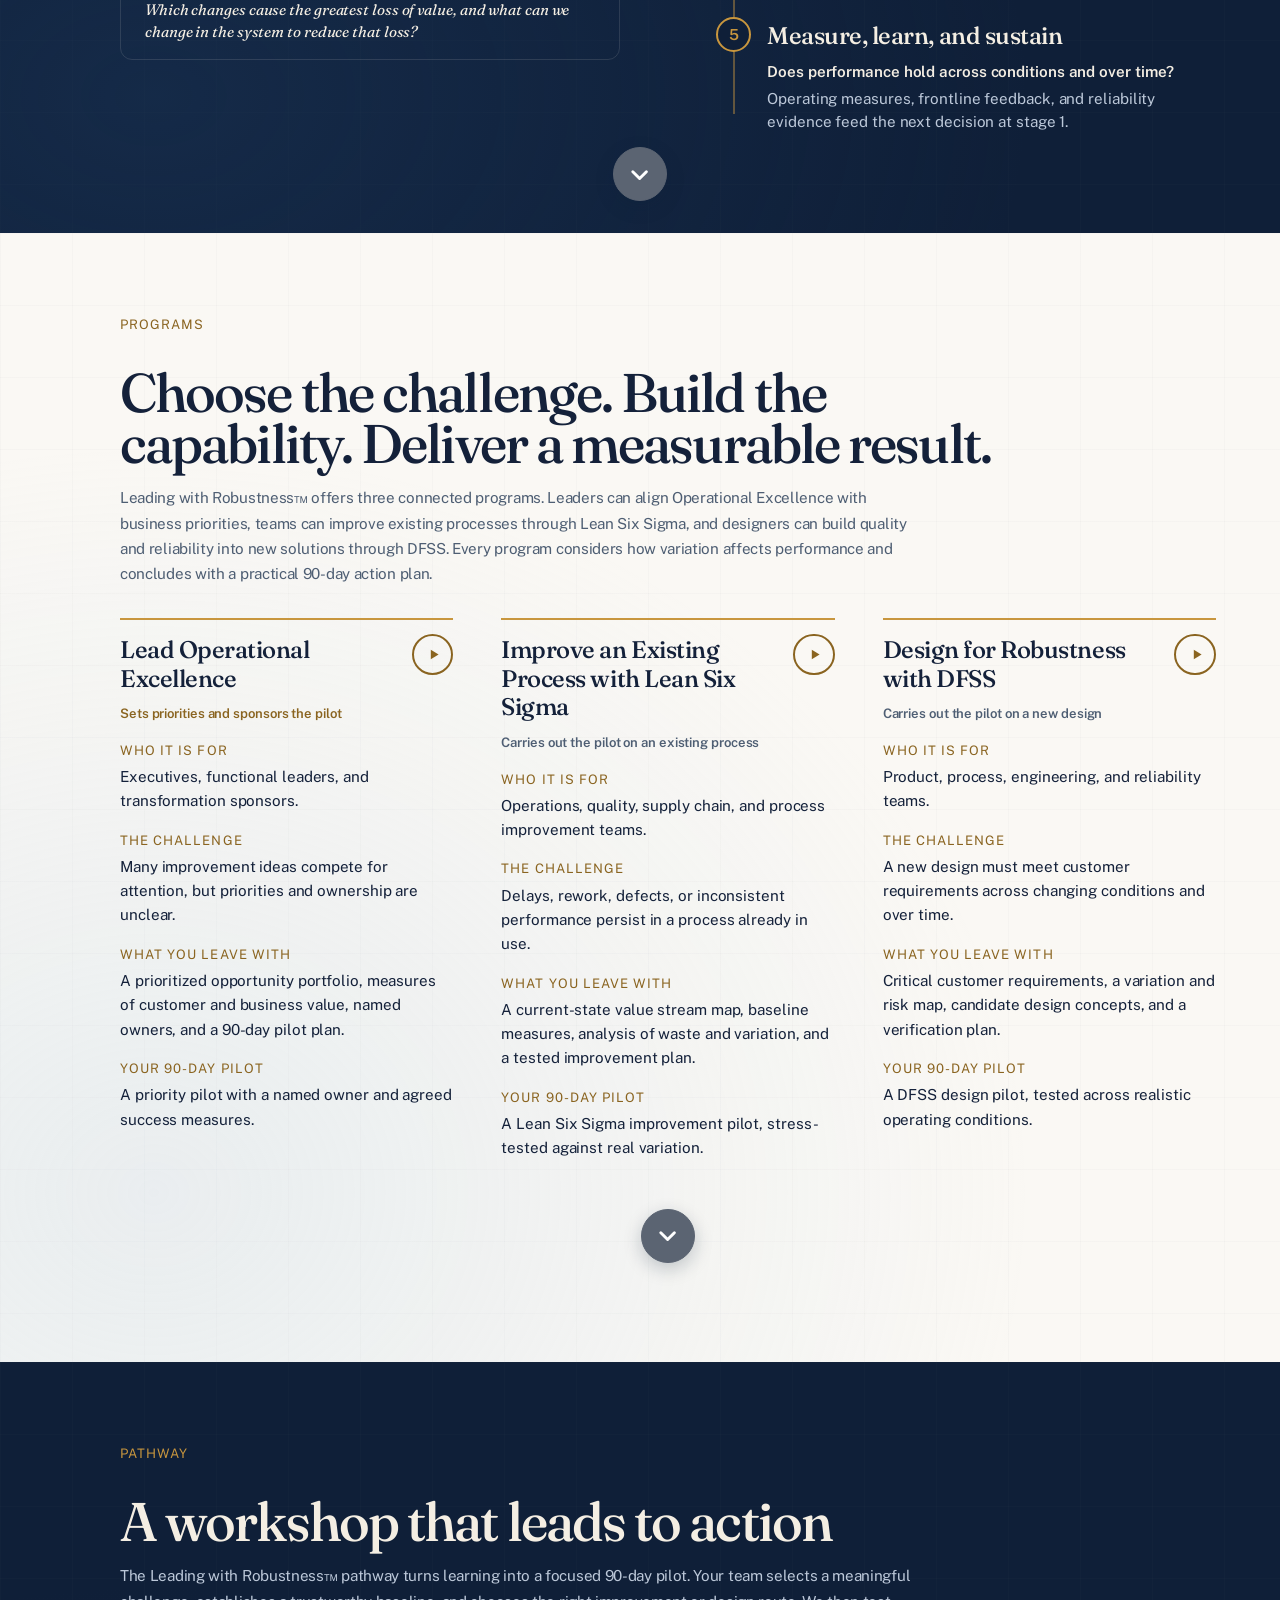
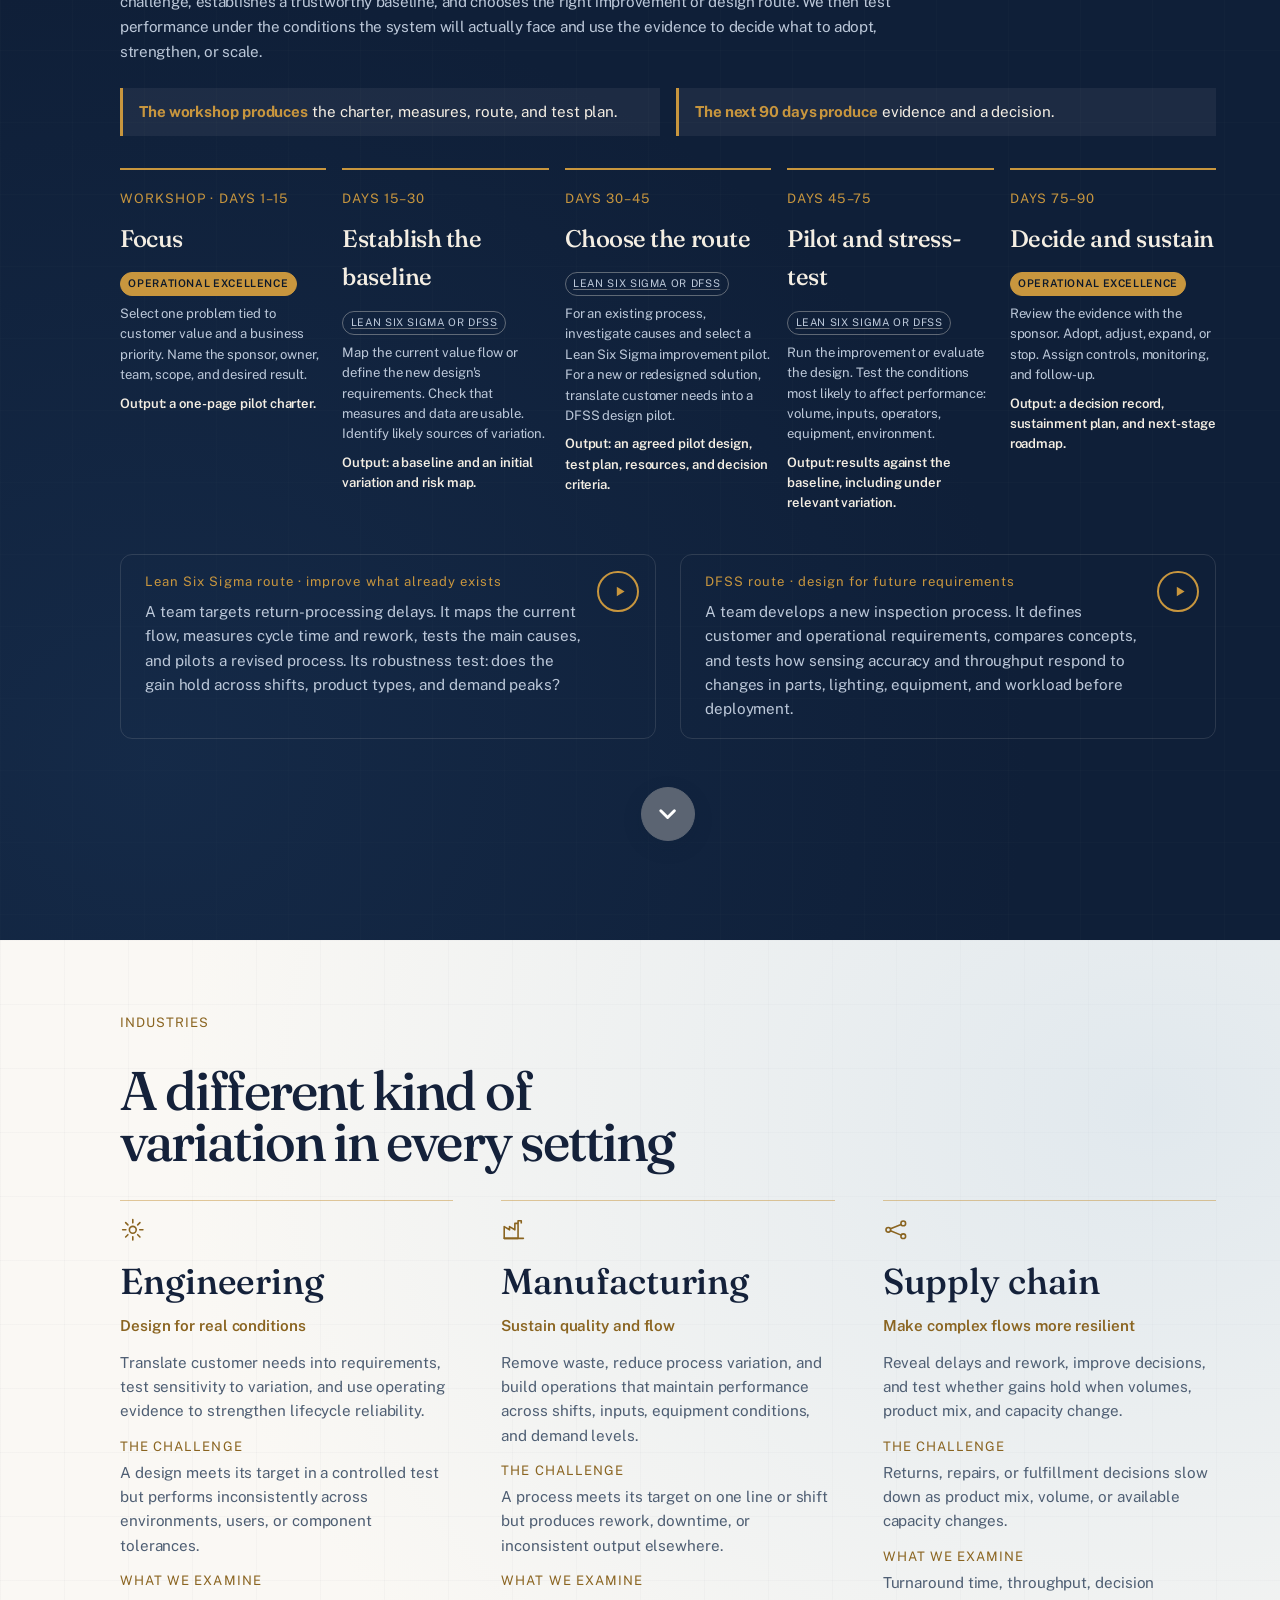
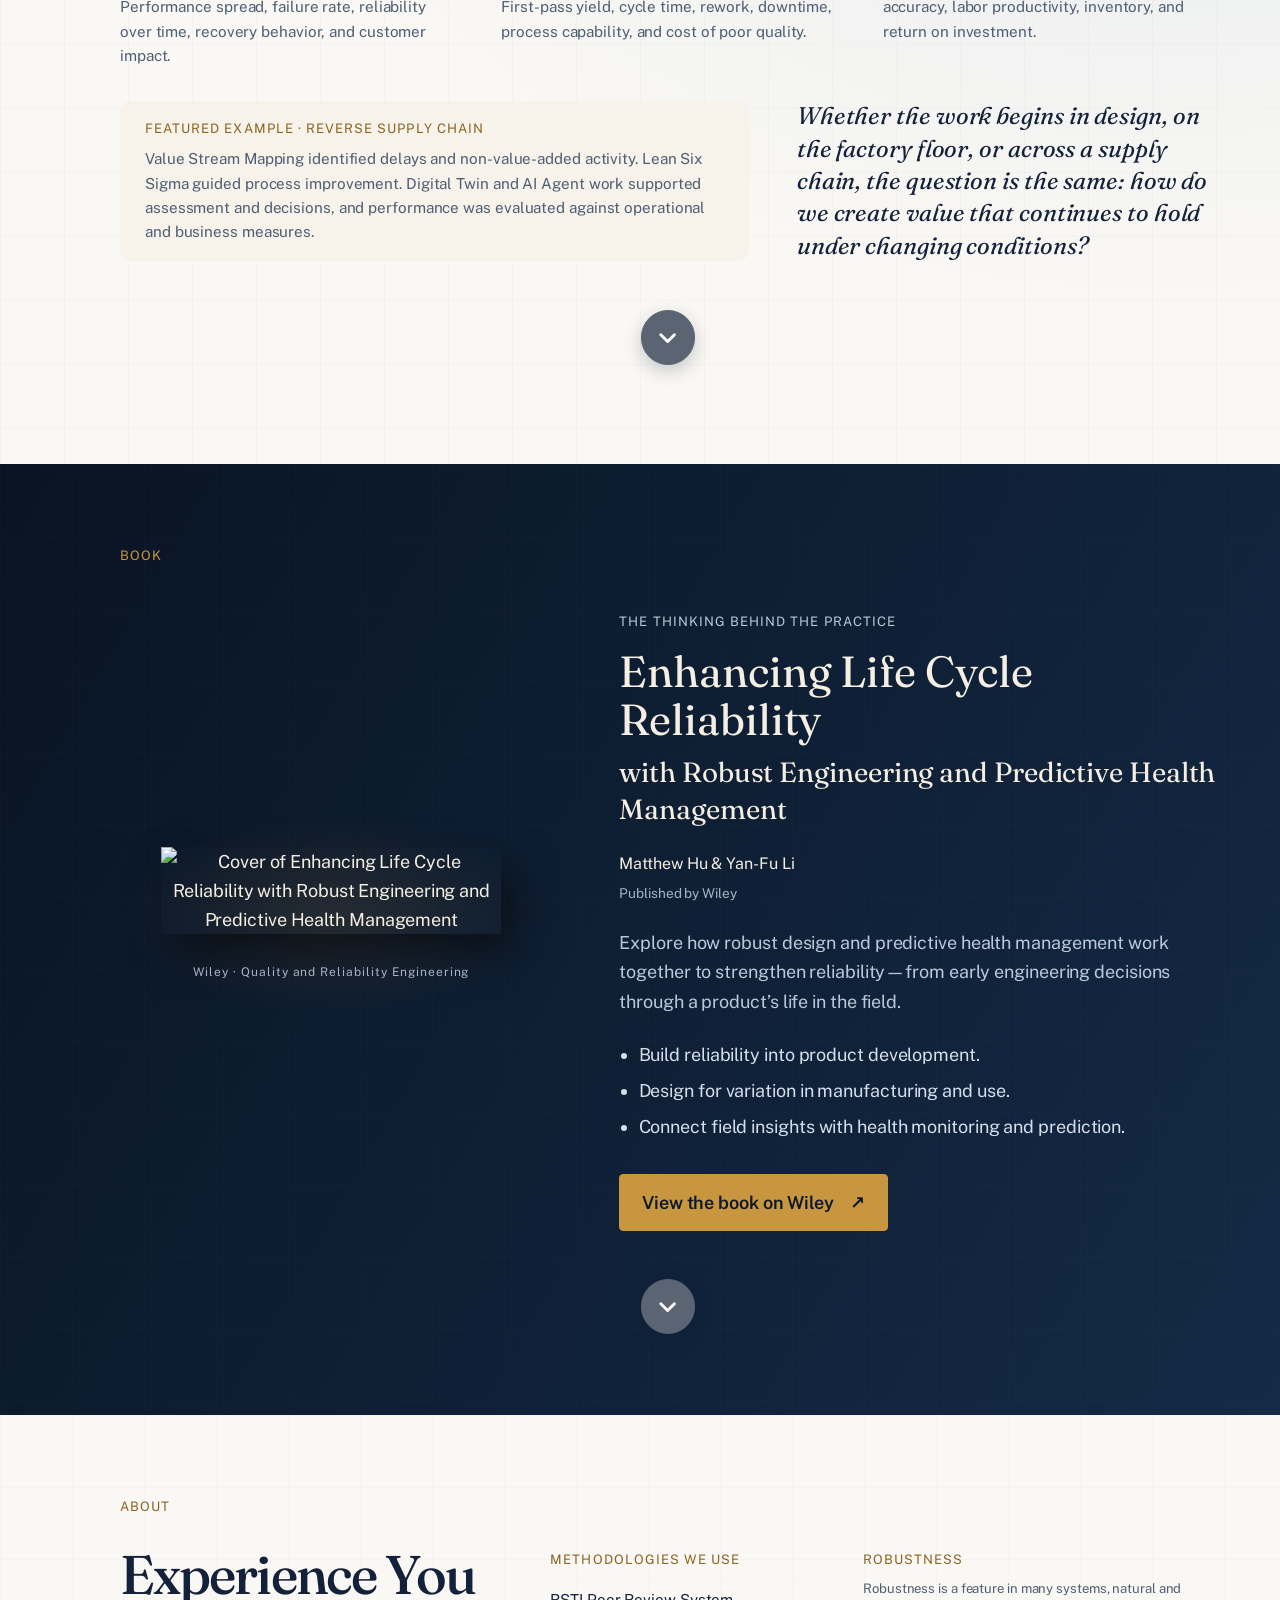
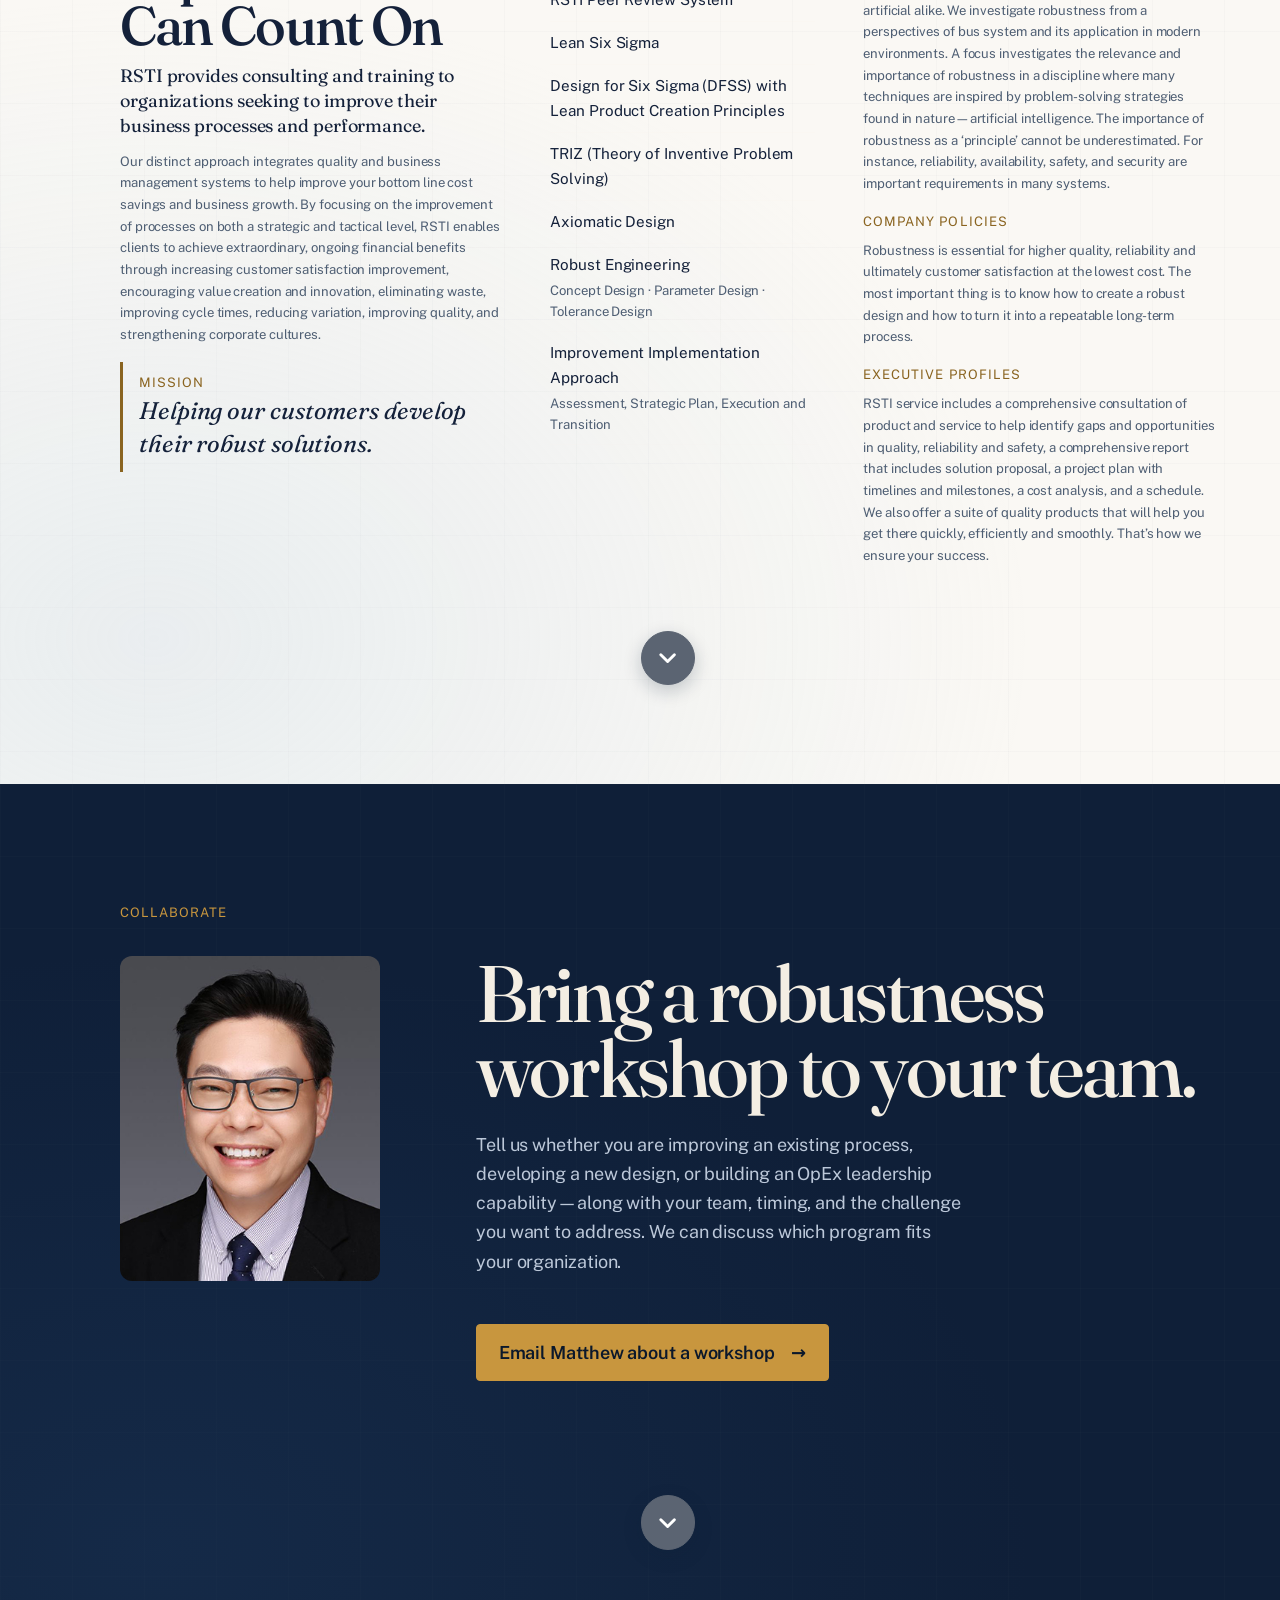
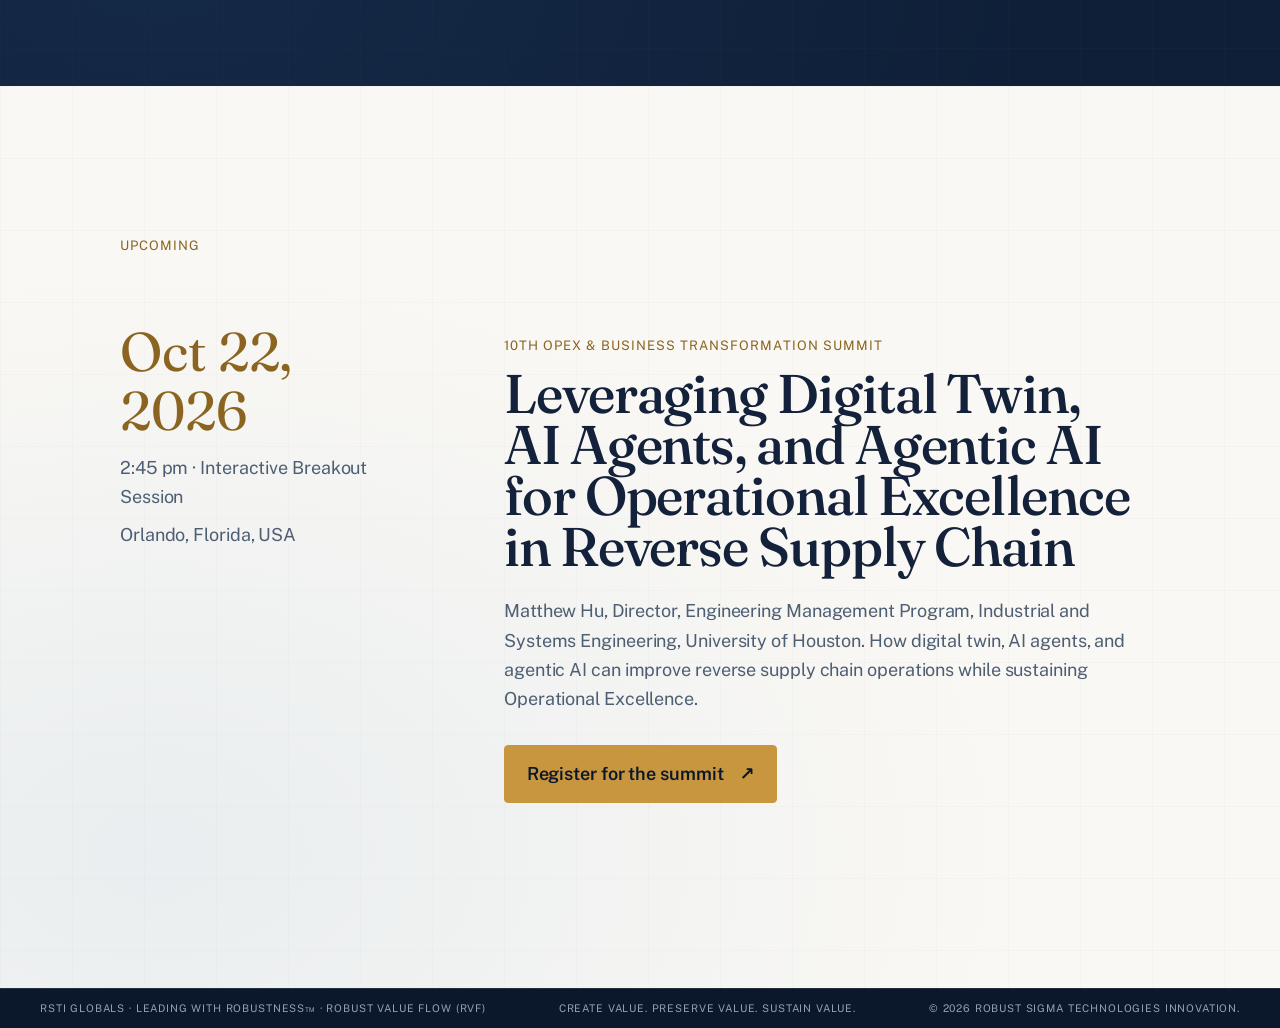
==== commit 440b1b69: "Add the square grid background to Framework, Book and Collaborate These three blue sections were mis" ====
--- a/index.html
+++ b/index.html
@@ -133,7 +133,7 @@
     </div>
   </section>
   <!-- 05 · THE FRAMEWORK — the peak. Signature move: the flow draws itself. -->
-  <section class="chapter chapter--dark" id="framework" data-chapter="03" data-chapter-title="Framework">
+  <section class="chapter chapter--dark chapter--textured" id="framework" data-chapter="03" data-chapter-title="Framework">
     <div class="framework-stage">
       <div class="sc-wrap framework-grid">
         <div class="framework-intro">
@@ -340,7 +340,7 @@
     </div>
   </section>
   <!-- 10 · COLLABORATE — the colophon close. Small type, running text, one address. -->
-  <section class="chapter chapter--stack chapter--dark chapter--close" id="contact" data-chapter="09" data-chapter-title="Collaborate">
+  <section class="chapter chapter--stack chapter--dark chapter--textured chapter--close" id="contact" data-chapter="09" data-chapter-title="Collaborate">
     <div class="sc-wrap chapter__inner chapter__inner--tight">
       <p class="chapter-mark">Collaborate</p>
       <div class="close-intro">
--- a/site.css
+++ b/site.css
@@ -999,3 +999,6 @@
 /* Circled arrow inside a button (matches the round next-section buttons) */
 .btn-arrow { display: inline-grid; place-items: center; width: 1.9rem; height: 1.9rem; border-radius: 50%; border: 2px solid currentColor; flex-shrink: 0; }
 .btn-arrow svg { width: 1.05rem; height: 1.05rem; fill: none; stroke: currentColor; stroke-width: 2.8; stroke-linecap: round; stroke-linejoin: round; }
+
+/* Same faint square grid on the Book section's blue gradient */
+.home-page .book-feature.chapter--dark { background-image: linear-gradient(#ffffff03 1px, transparent 1px), linear-gradient(90deg, #ffffff03 1px, transparent 1px), linear-gradient(120deg, #091423, #142a46); background-size: 72px 72px, 72px 72px, auto; }
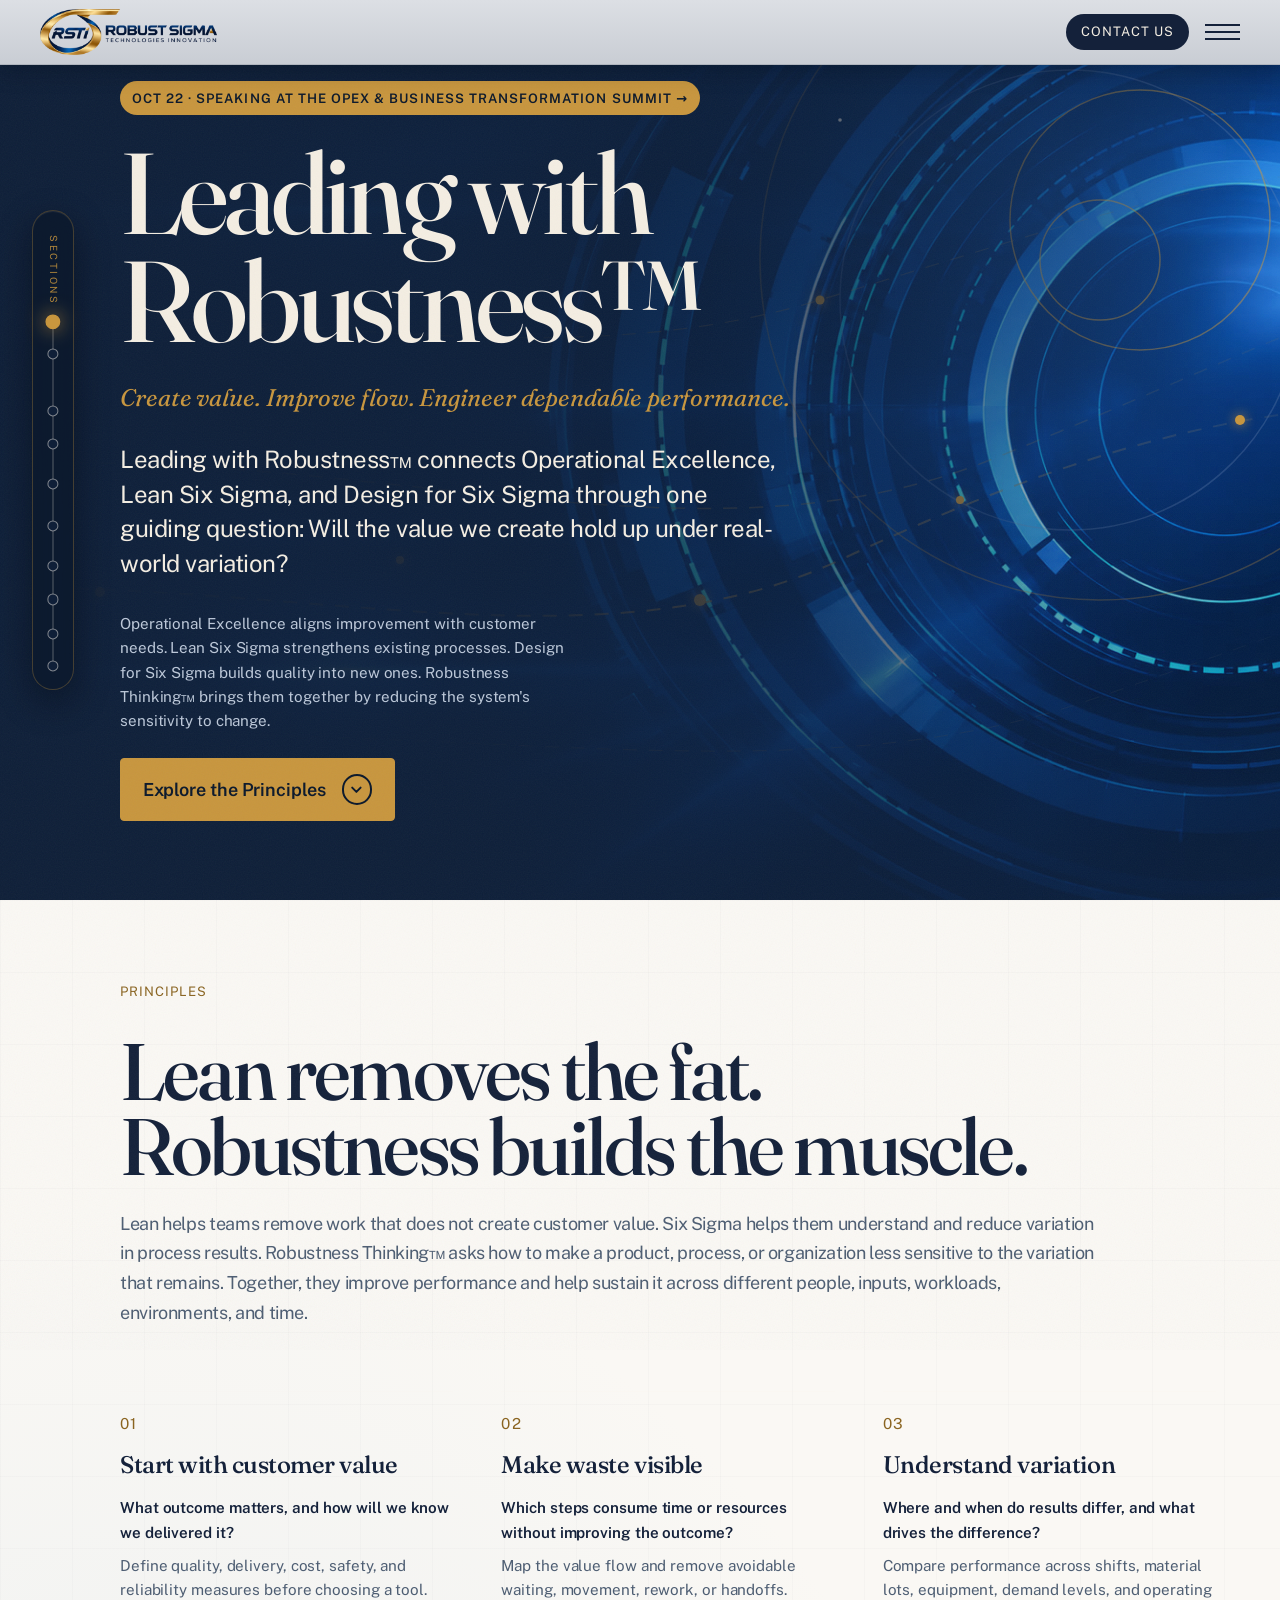
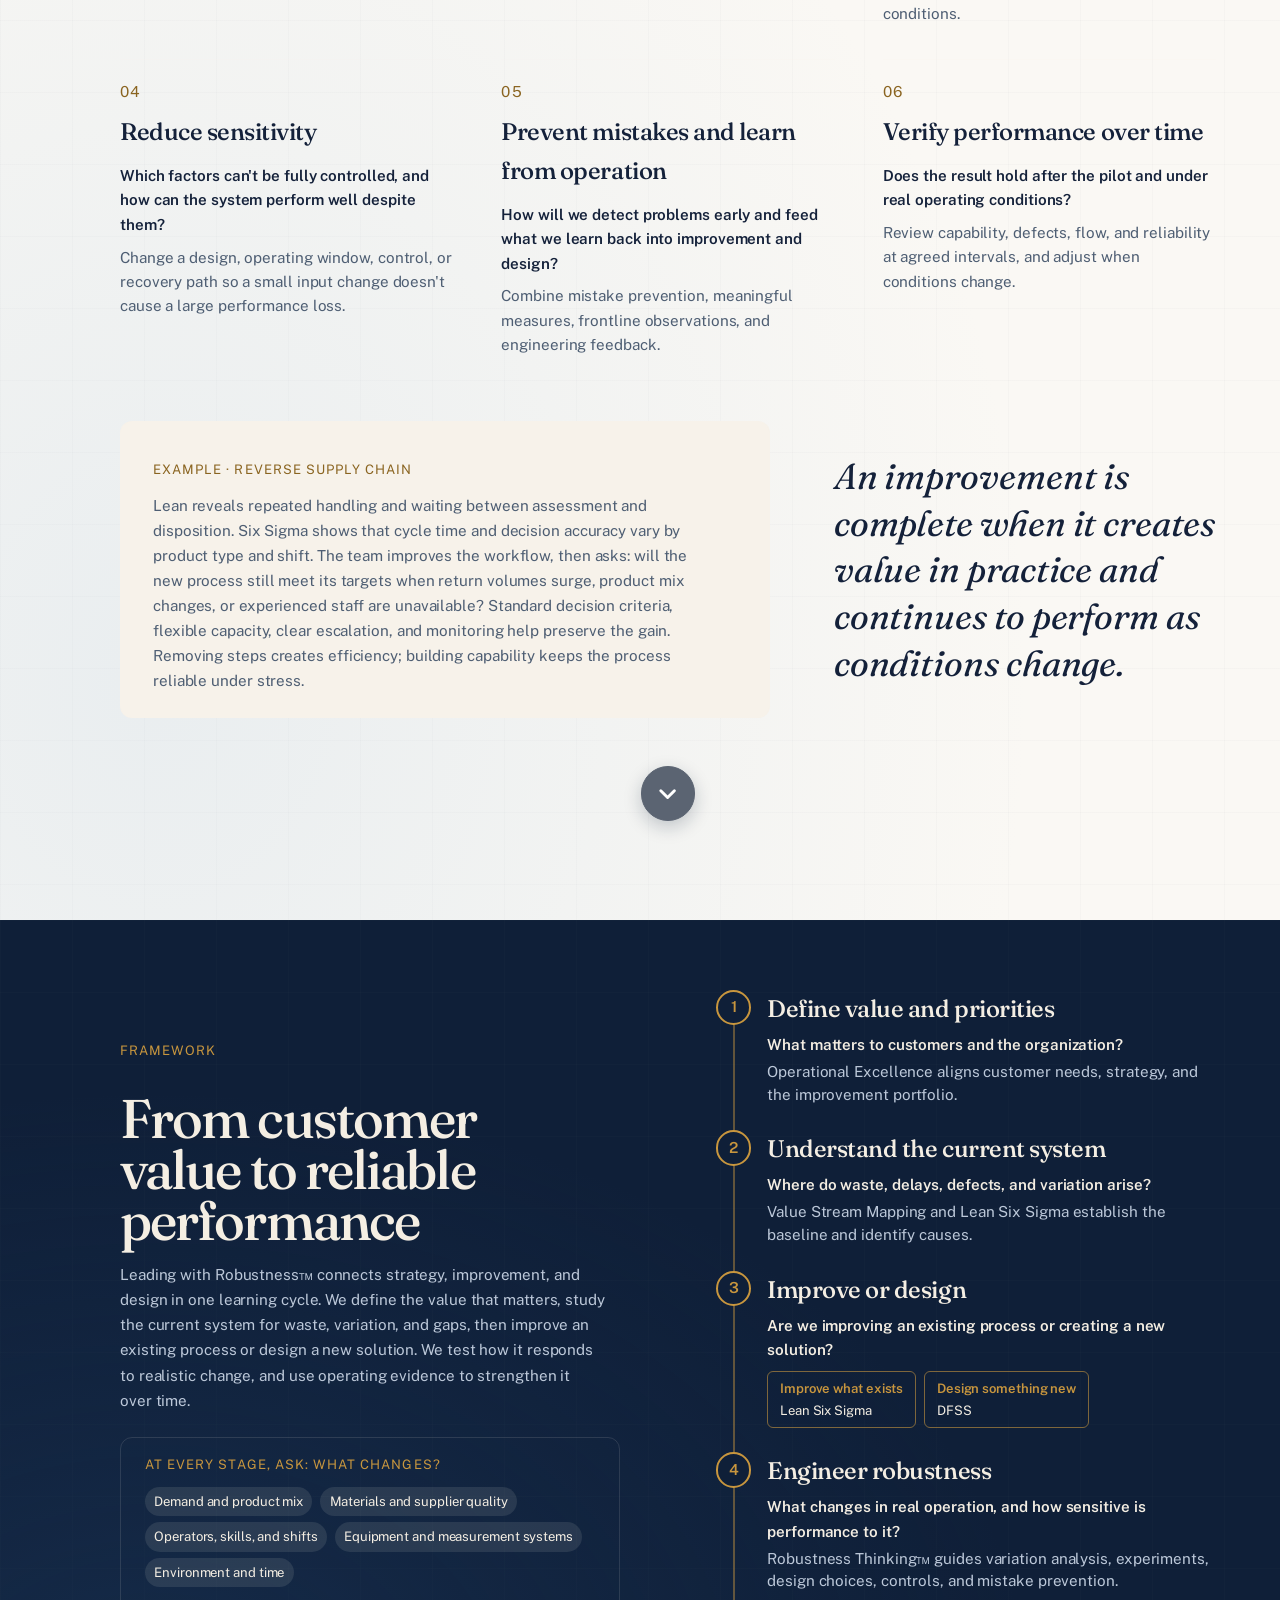
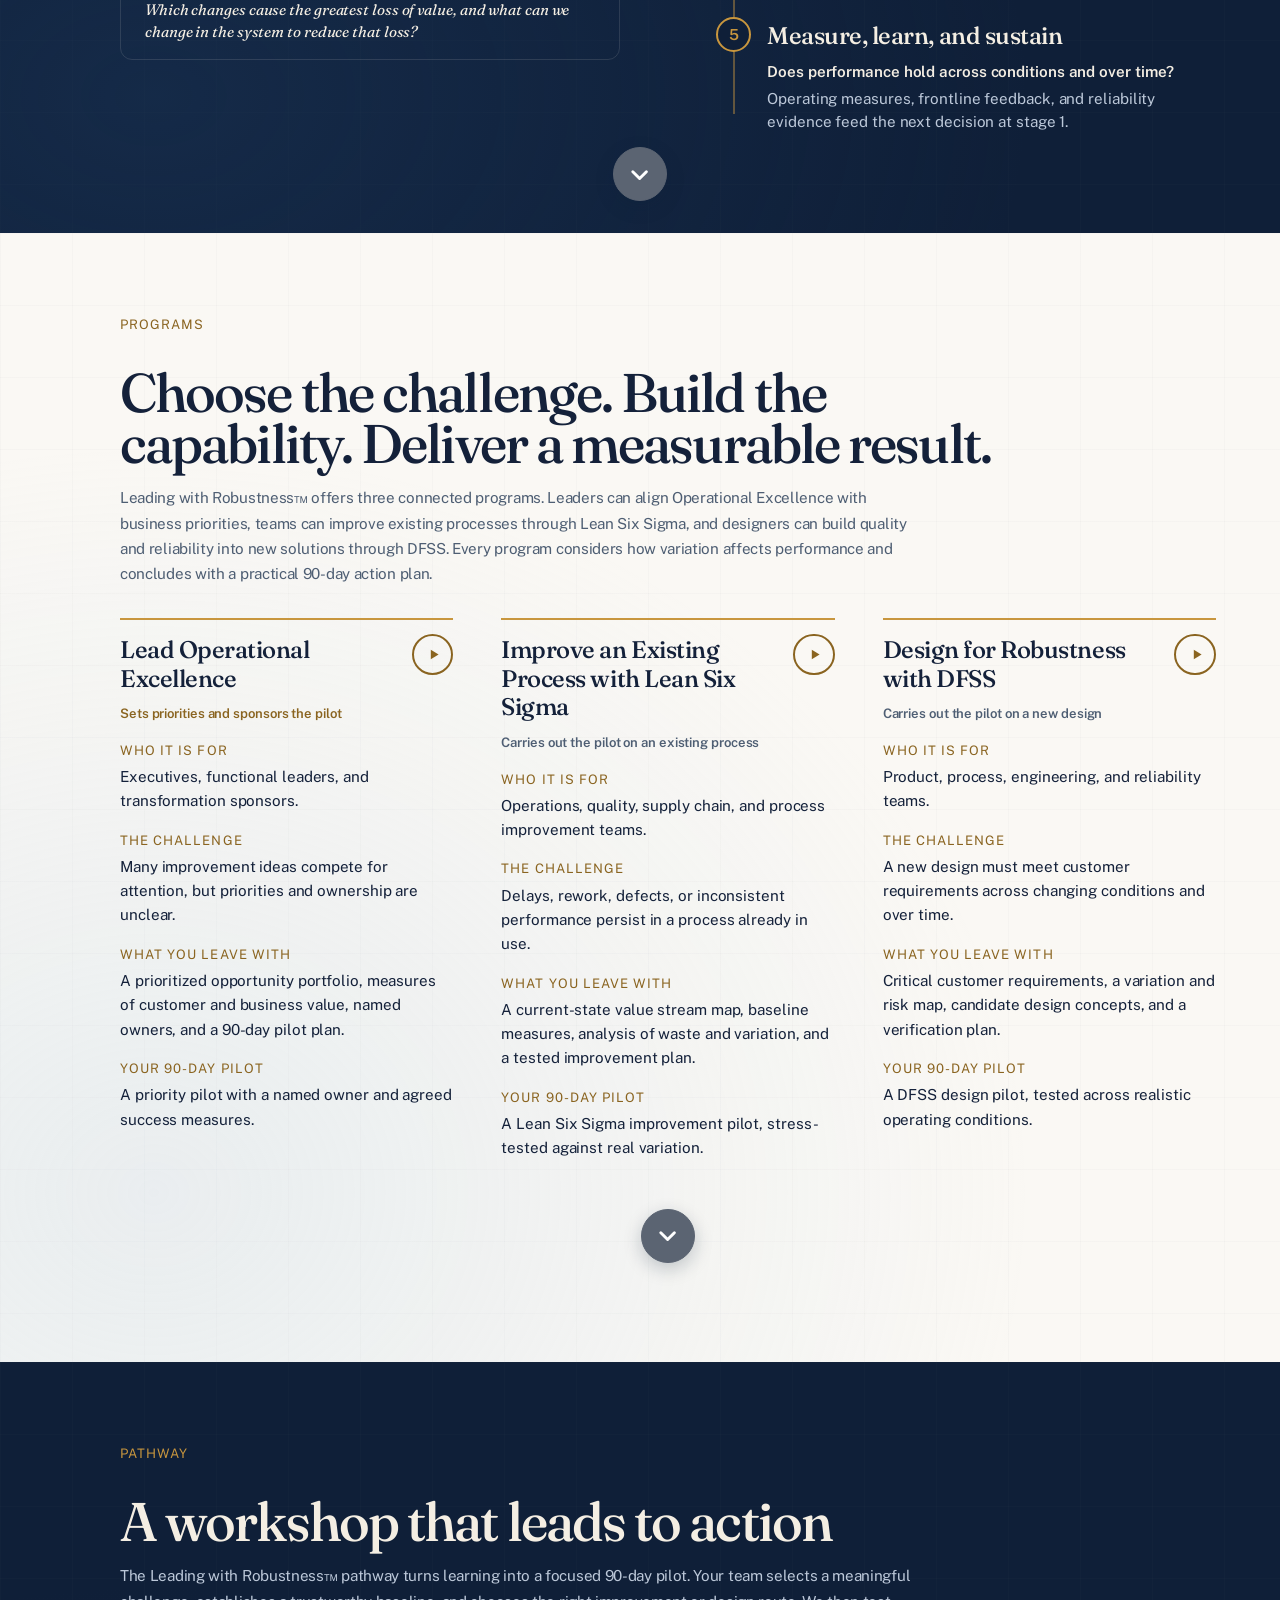
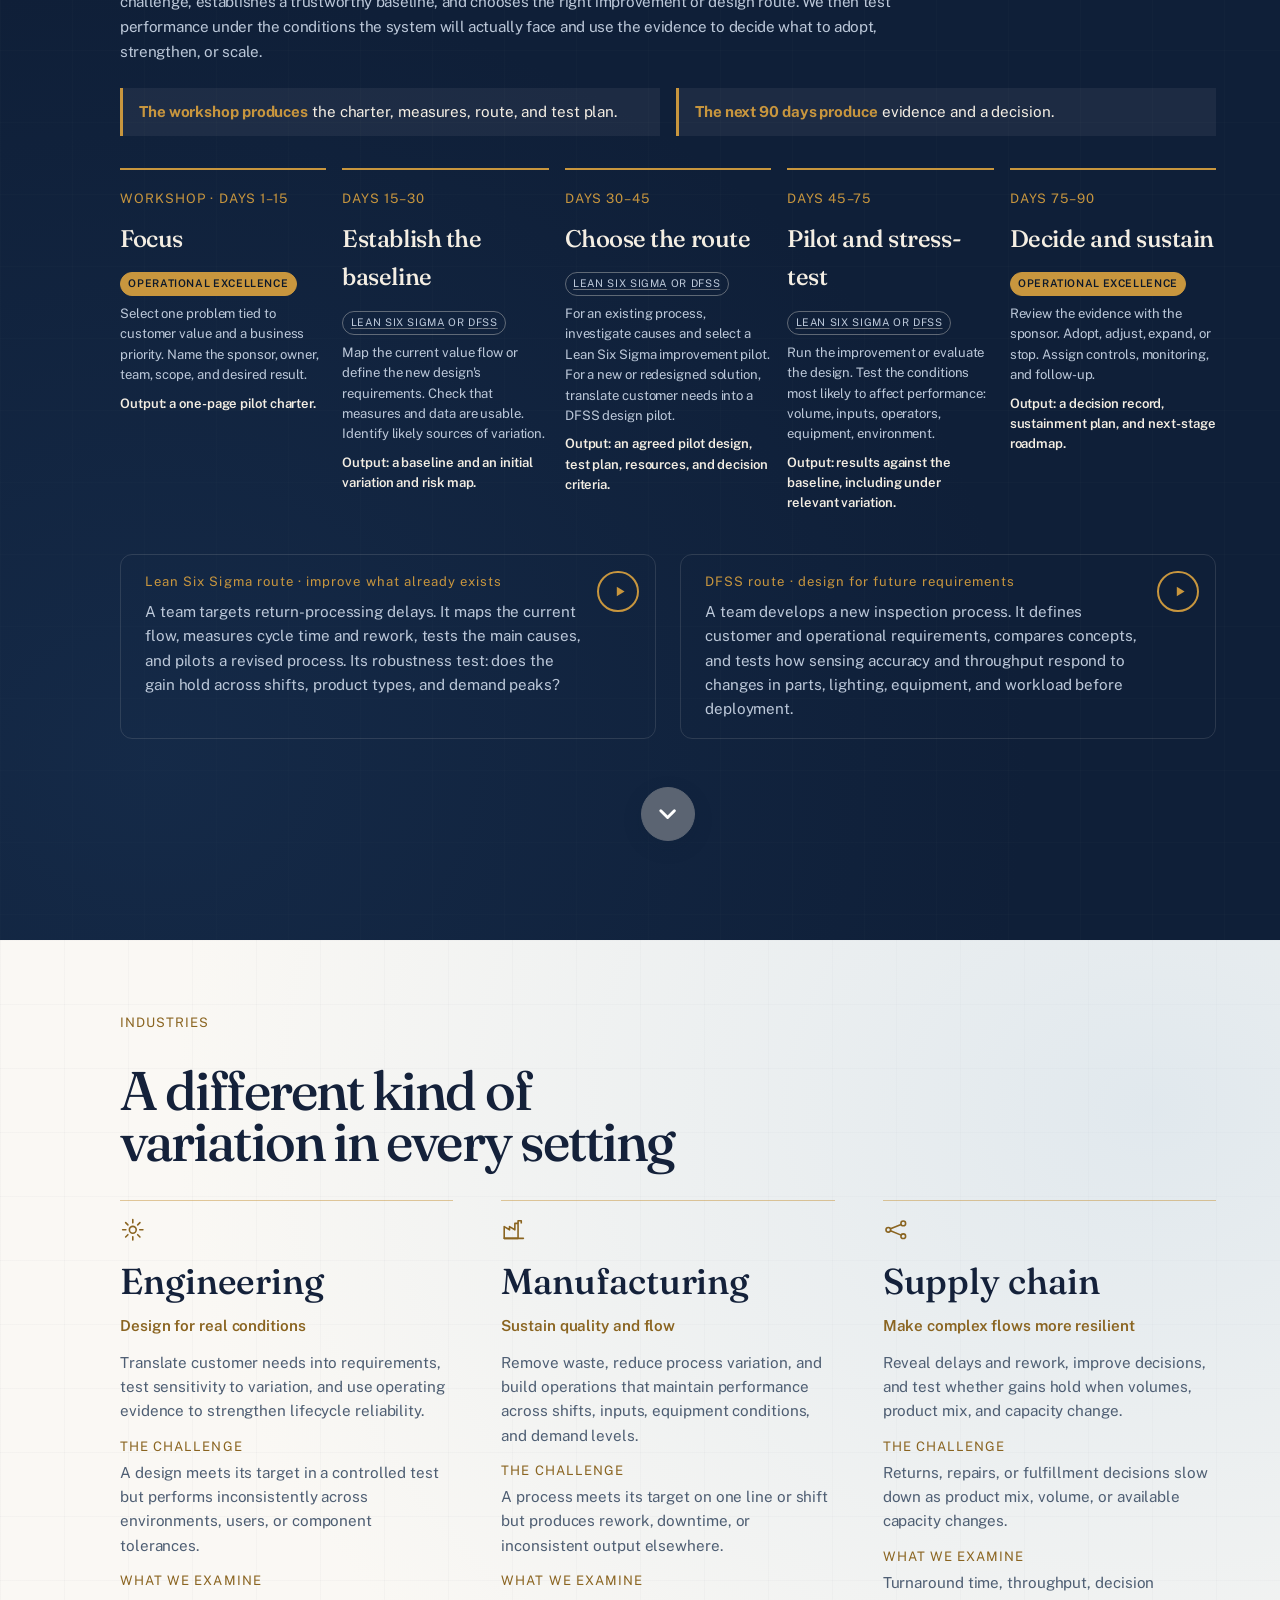
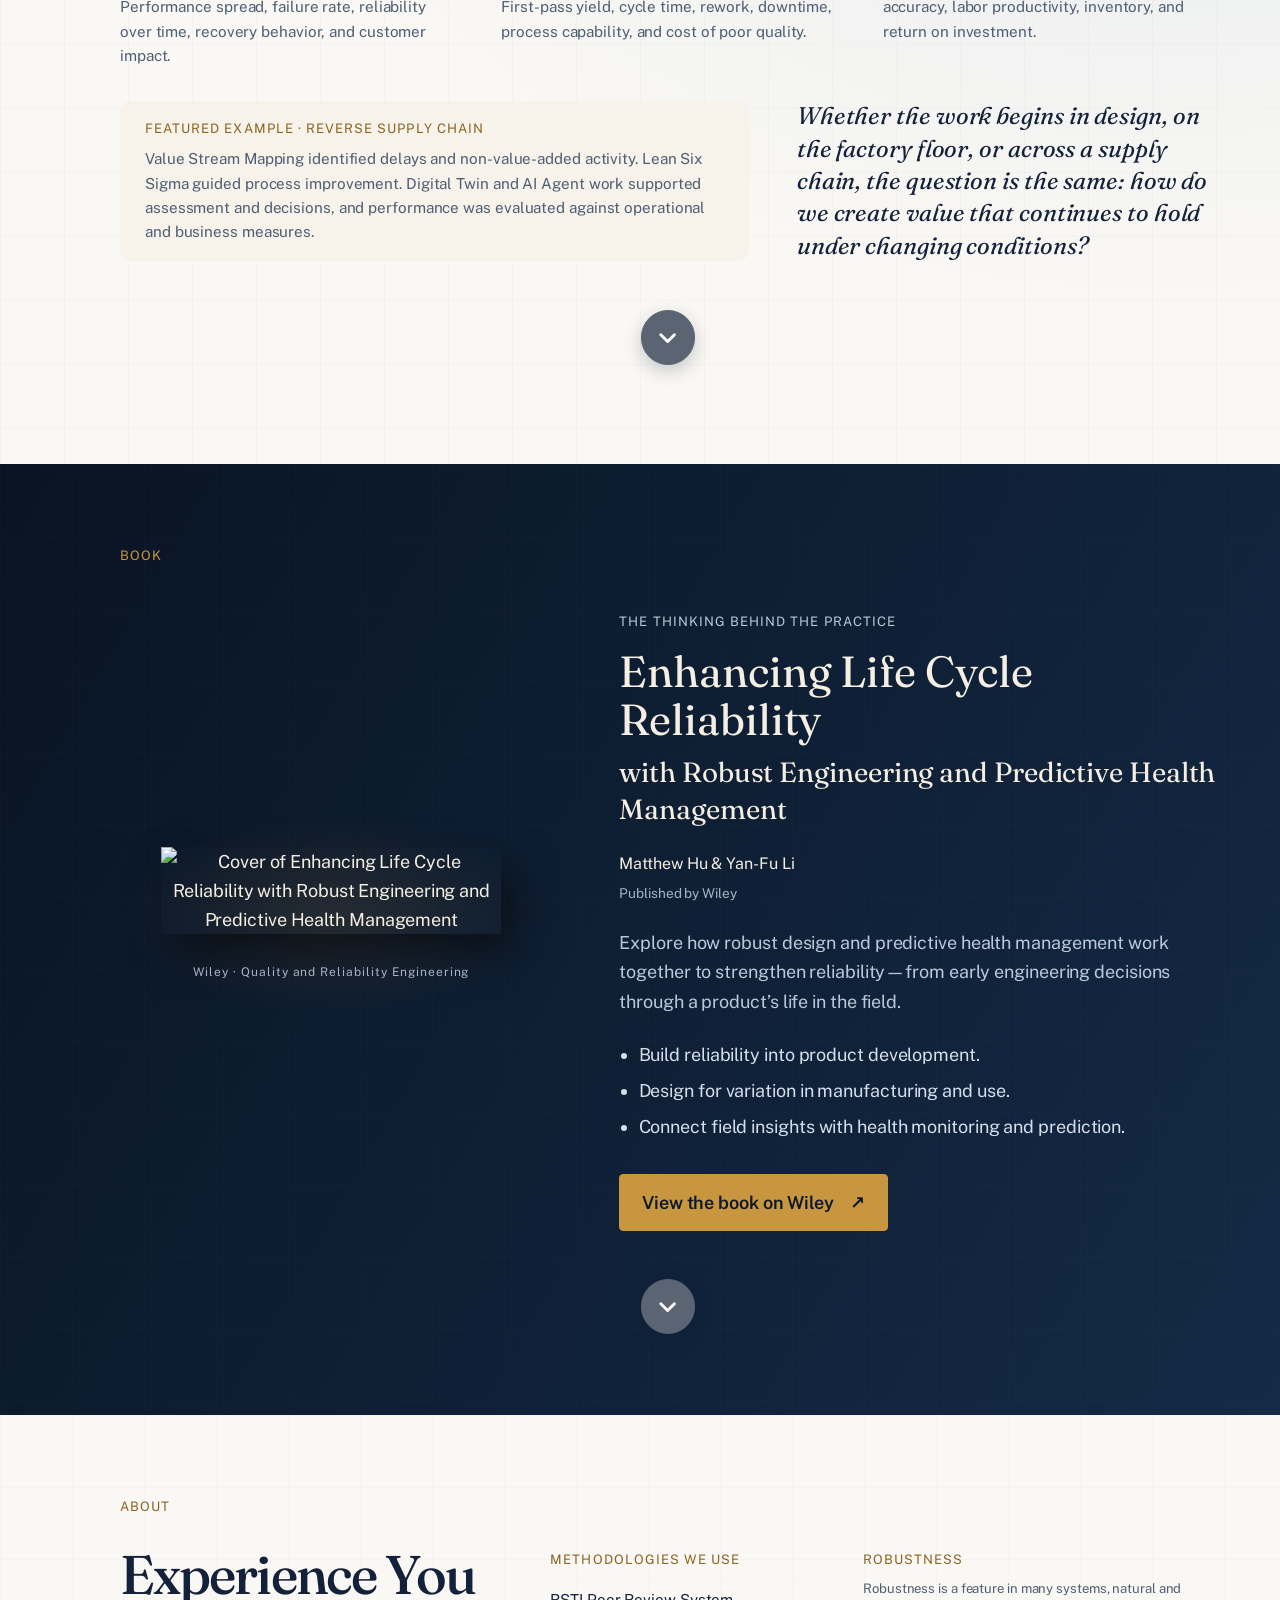
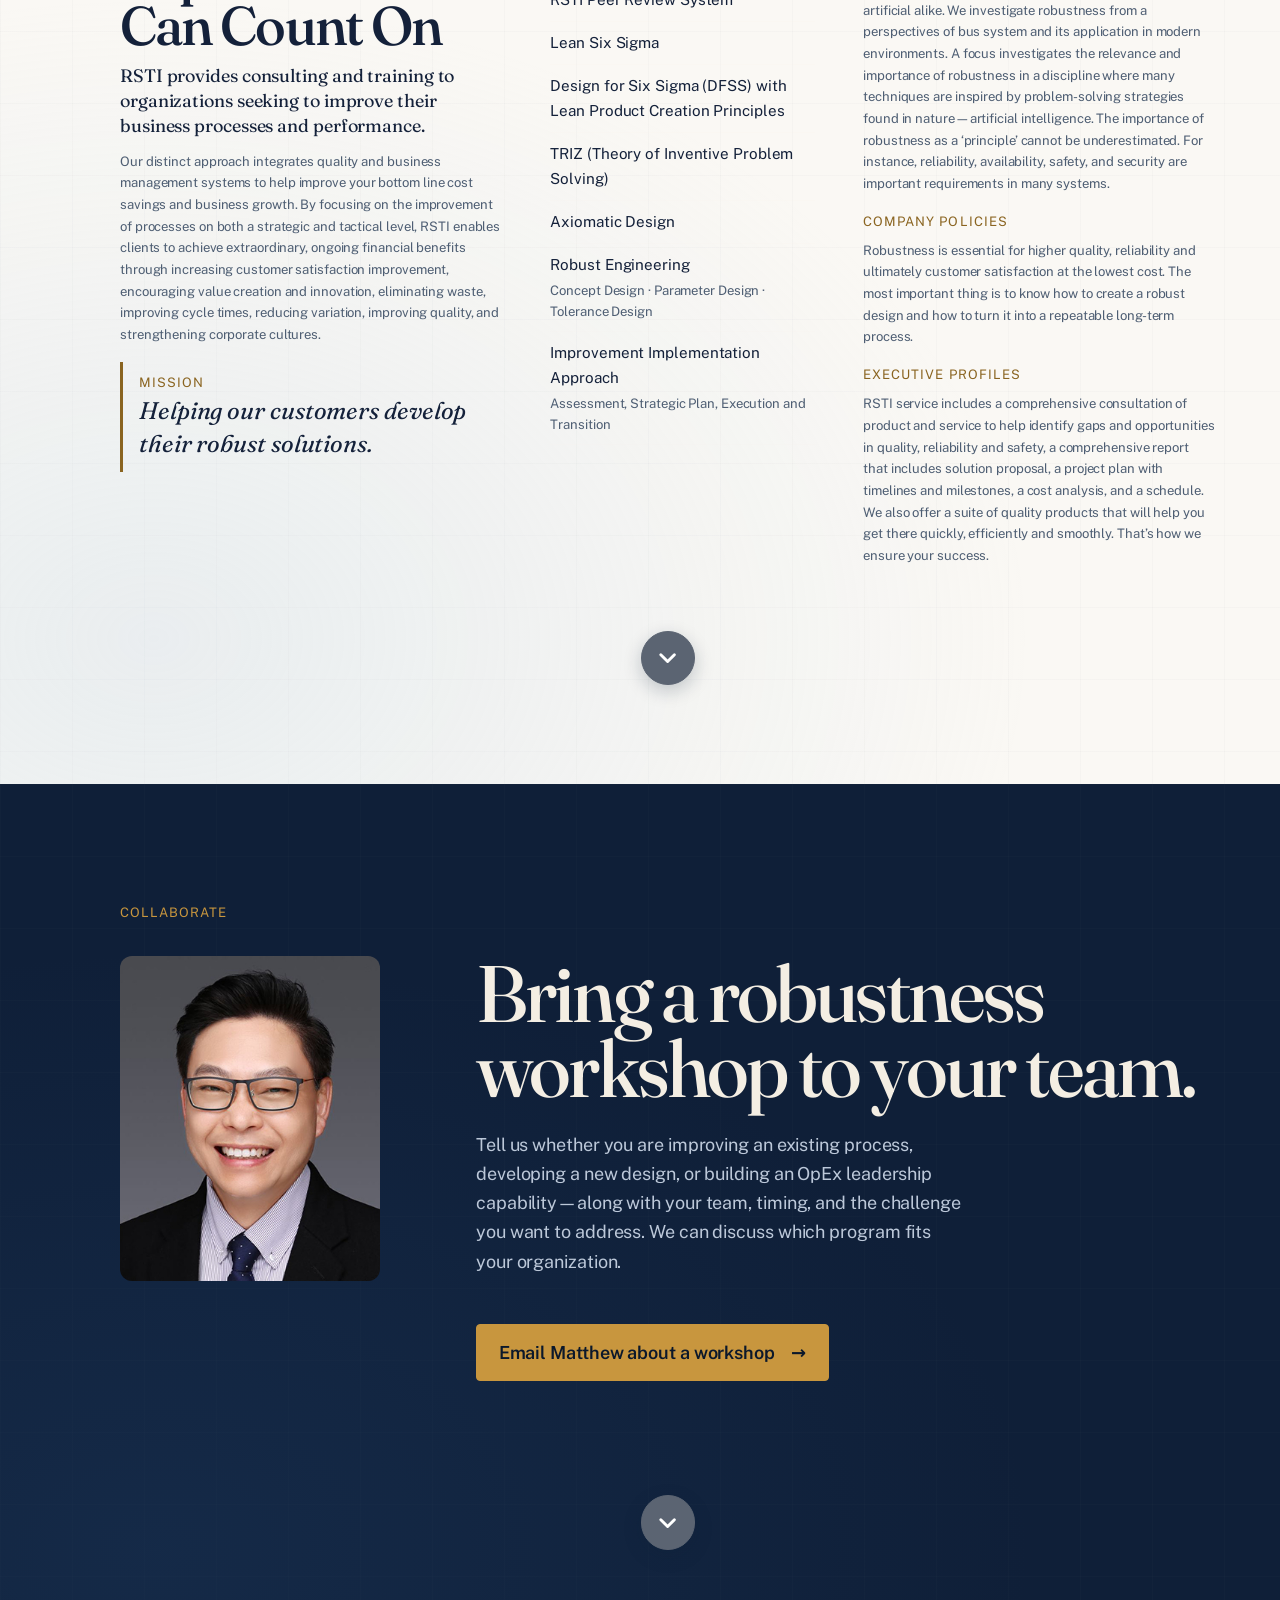
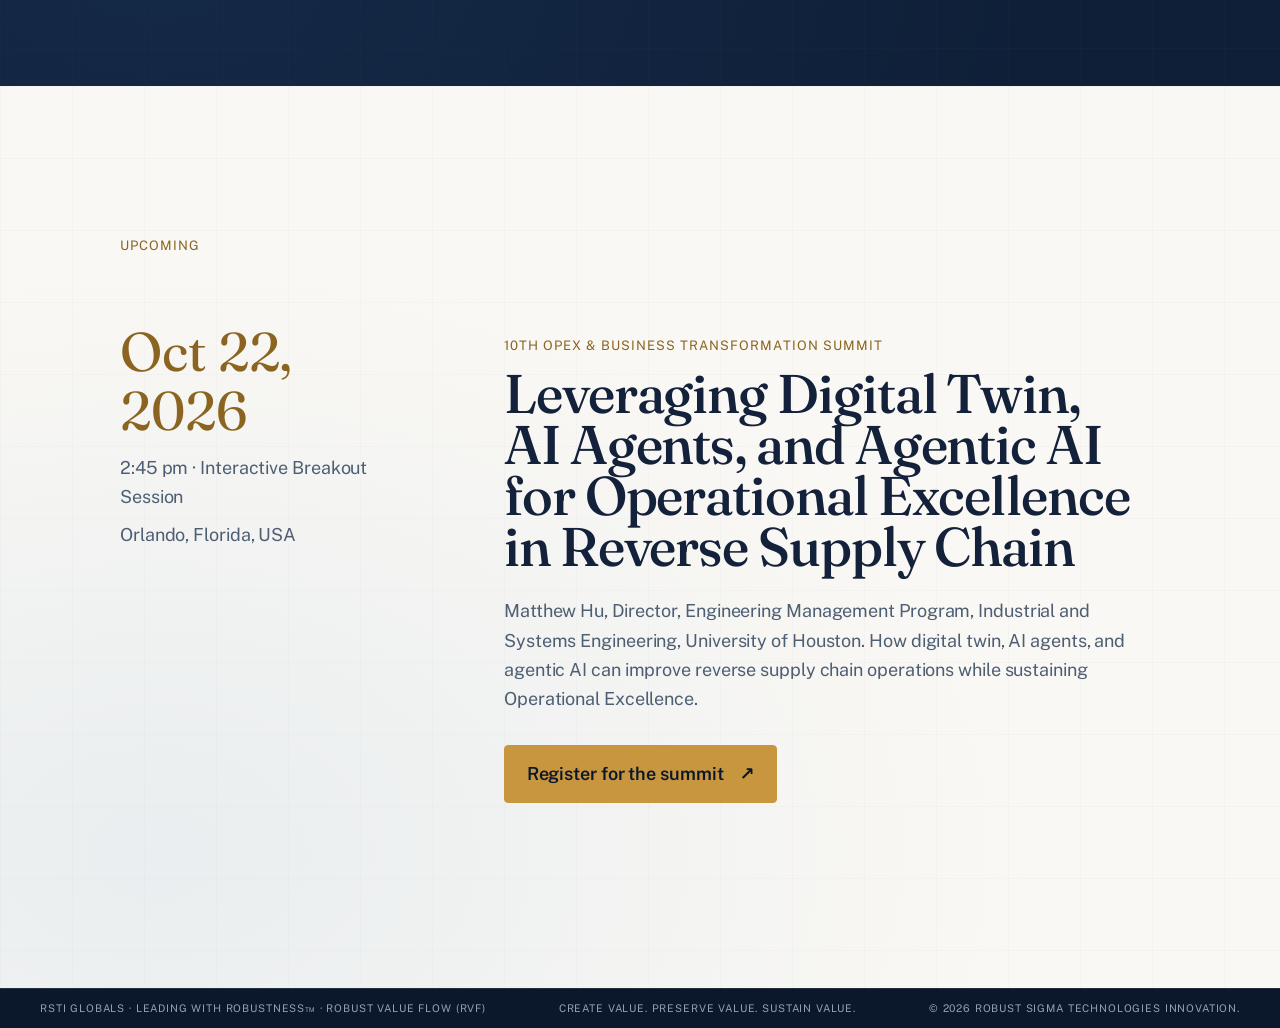
==== commit 0894890a: "Rename the menu button to Contact Us Home said Discuss a Workshop and the other pages said Collabora" ====
--- a/index.html
+++ b/index.html
@@ -32,7 +32,7 @@
   </nav>
   <div class="site-nav__right">
     <span class="site-nav__chapter" aria-hidden="true"><span class="folio__num">01</span><span class="folio__title">Thesis</span></span>
-    <a class="site-nav__cta" href="#contact">Discuss a Workshop</a>
+    <a class="site-nav__cta" href="#contact">Contact Us</a>
     <button class="site-nav__toggle" aria-label="Menu" aria-expanded="false" aria-controls="site-nav-links">
       <span></span><span></span><span></span>
     </button>
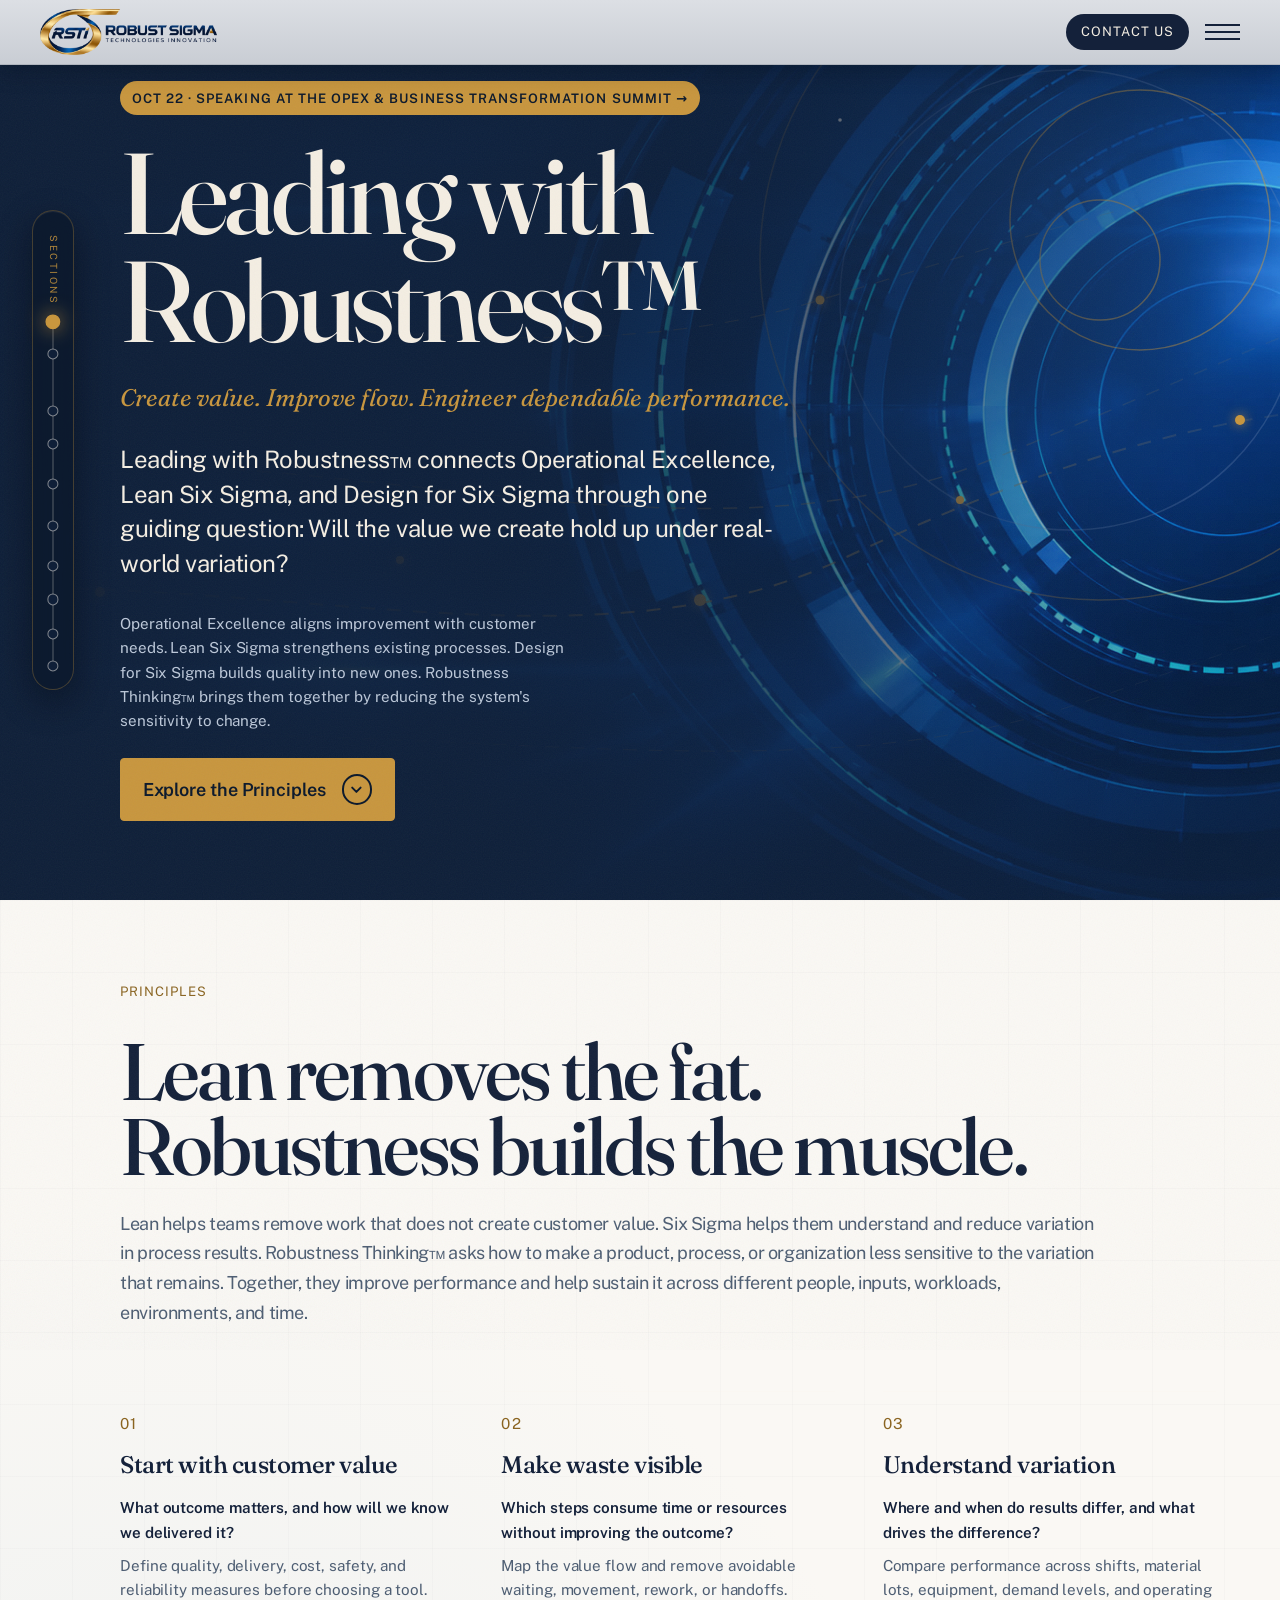
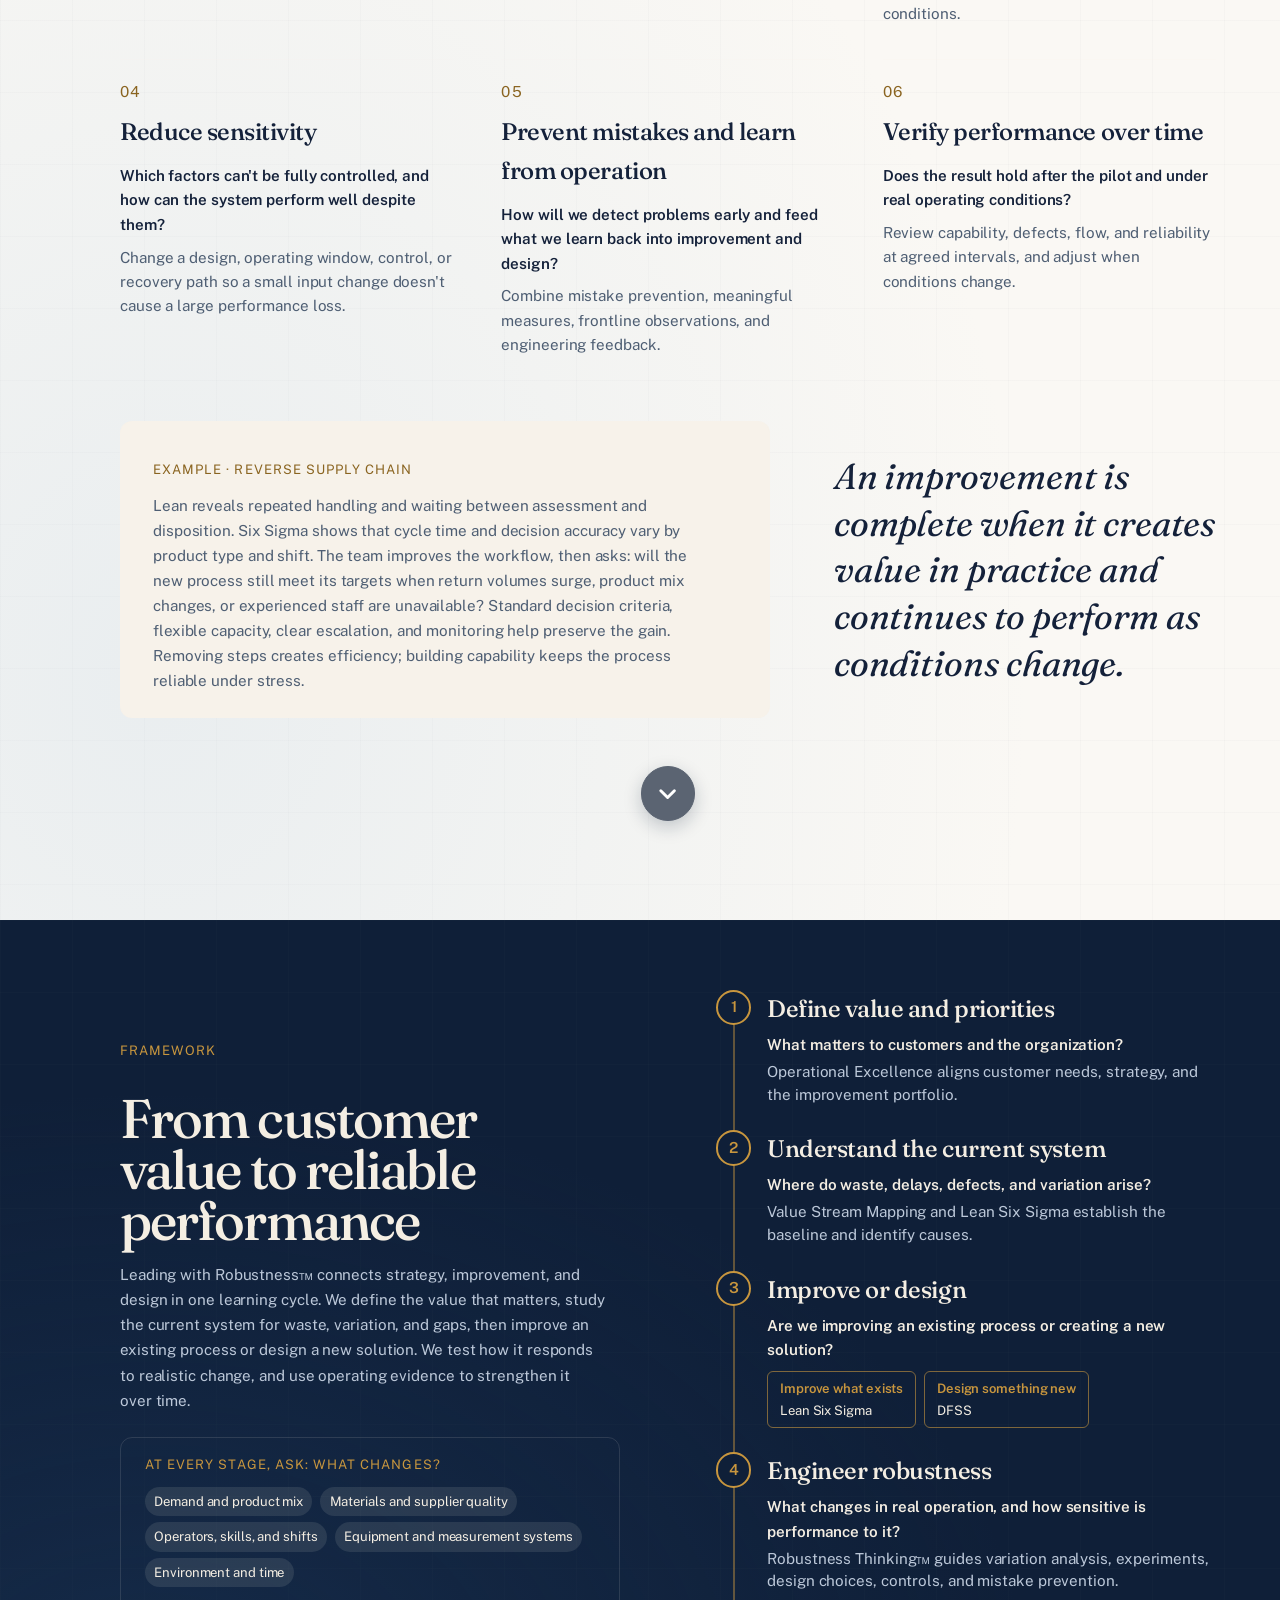
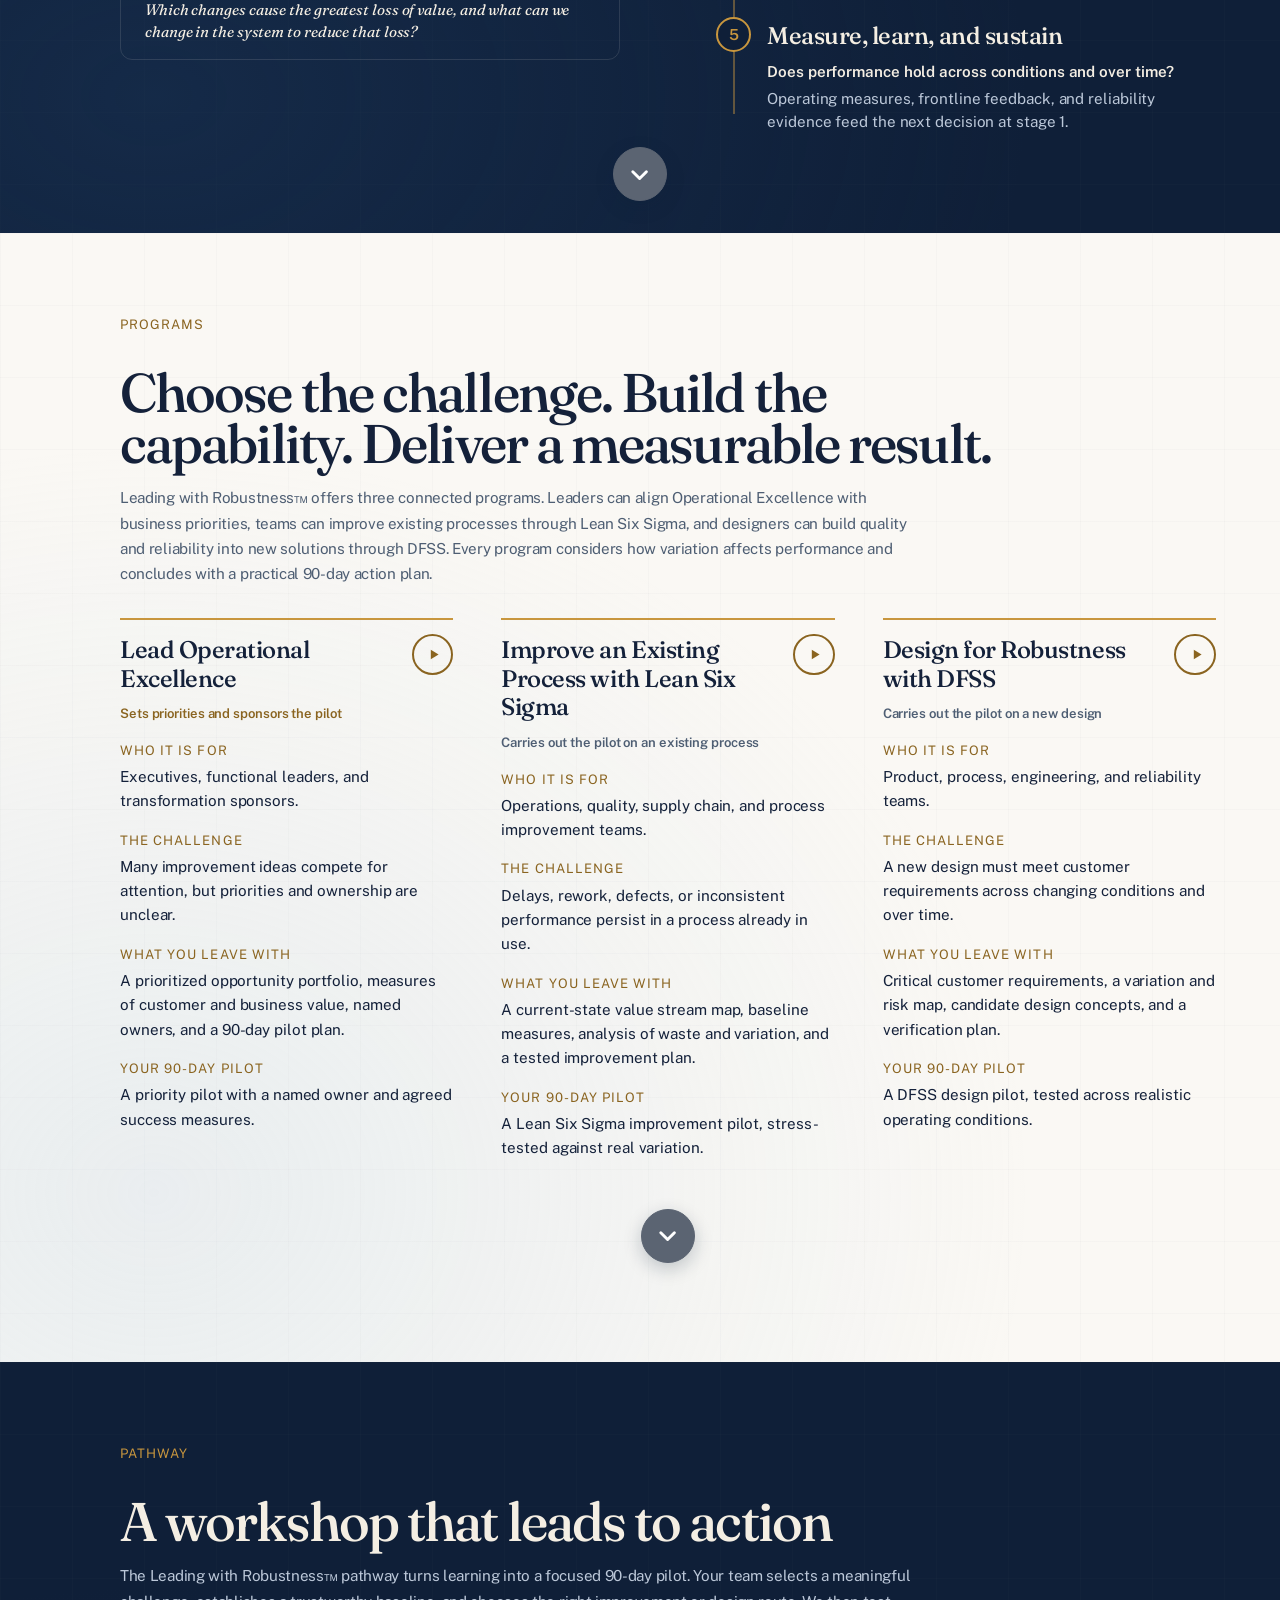
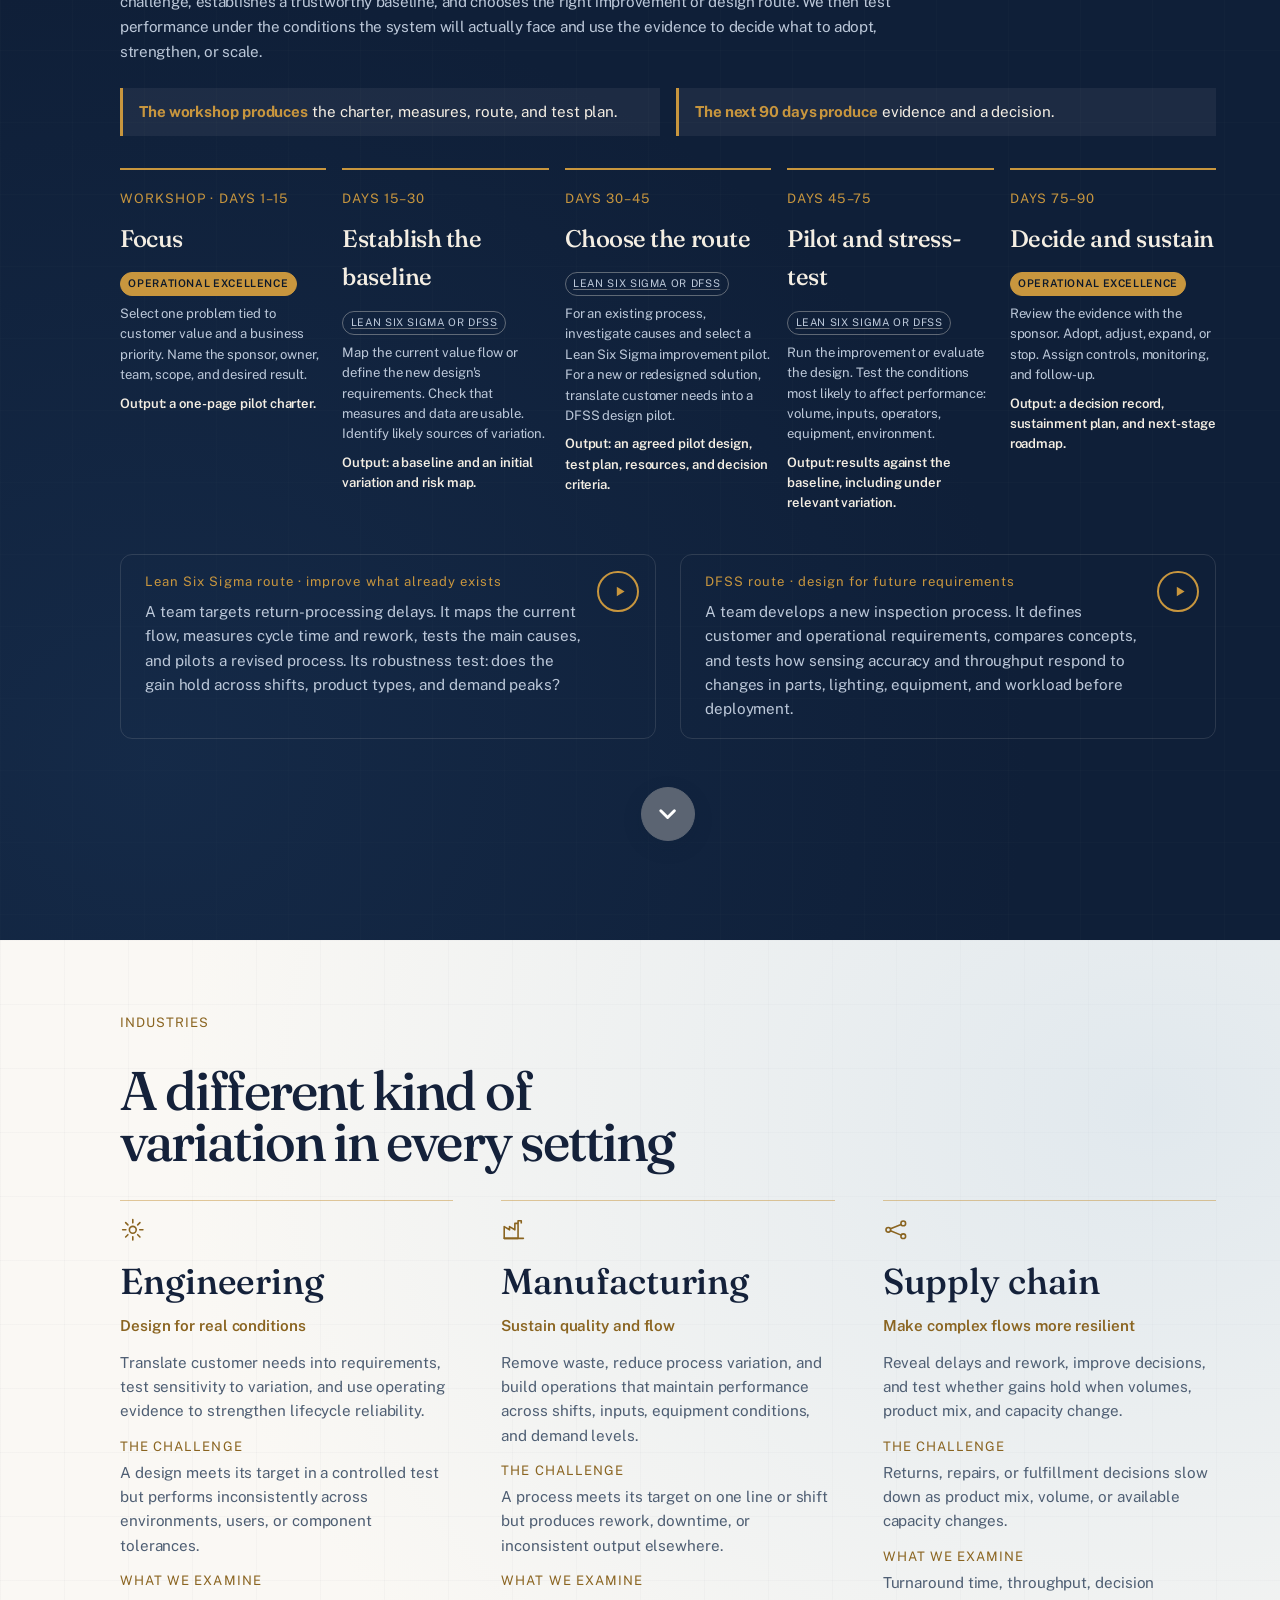
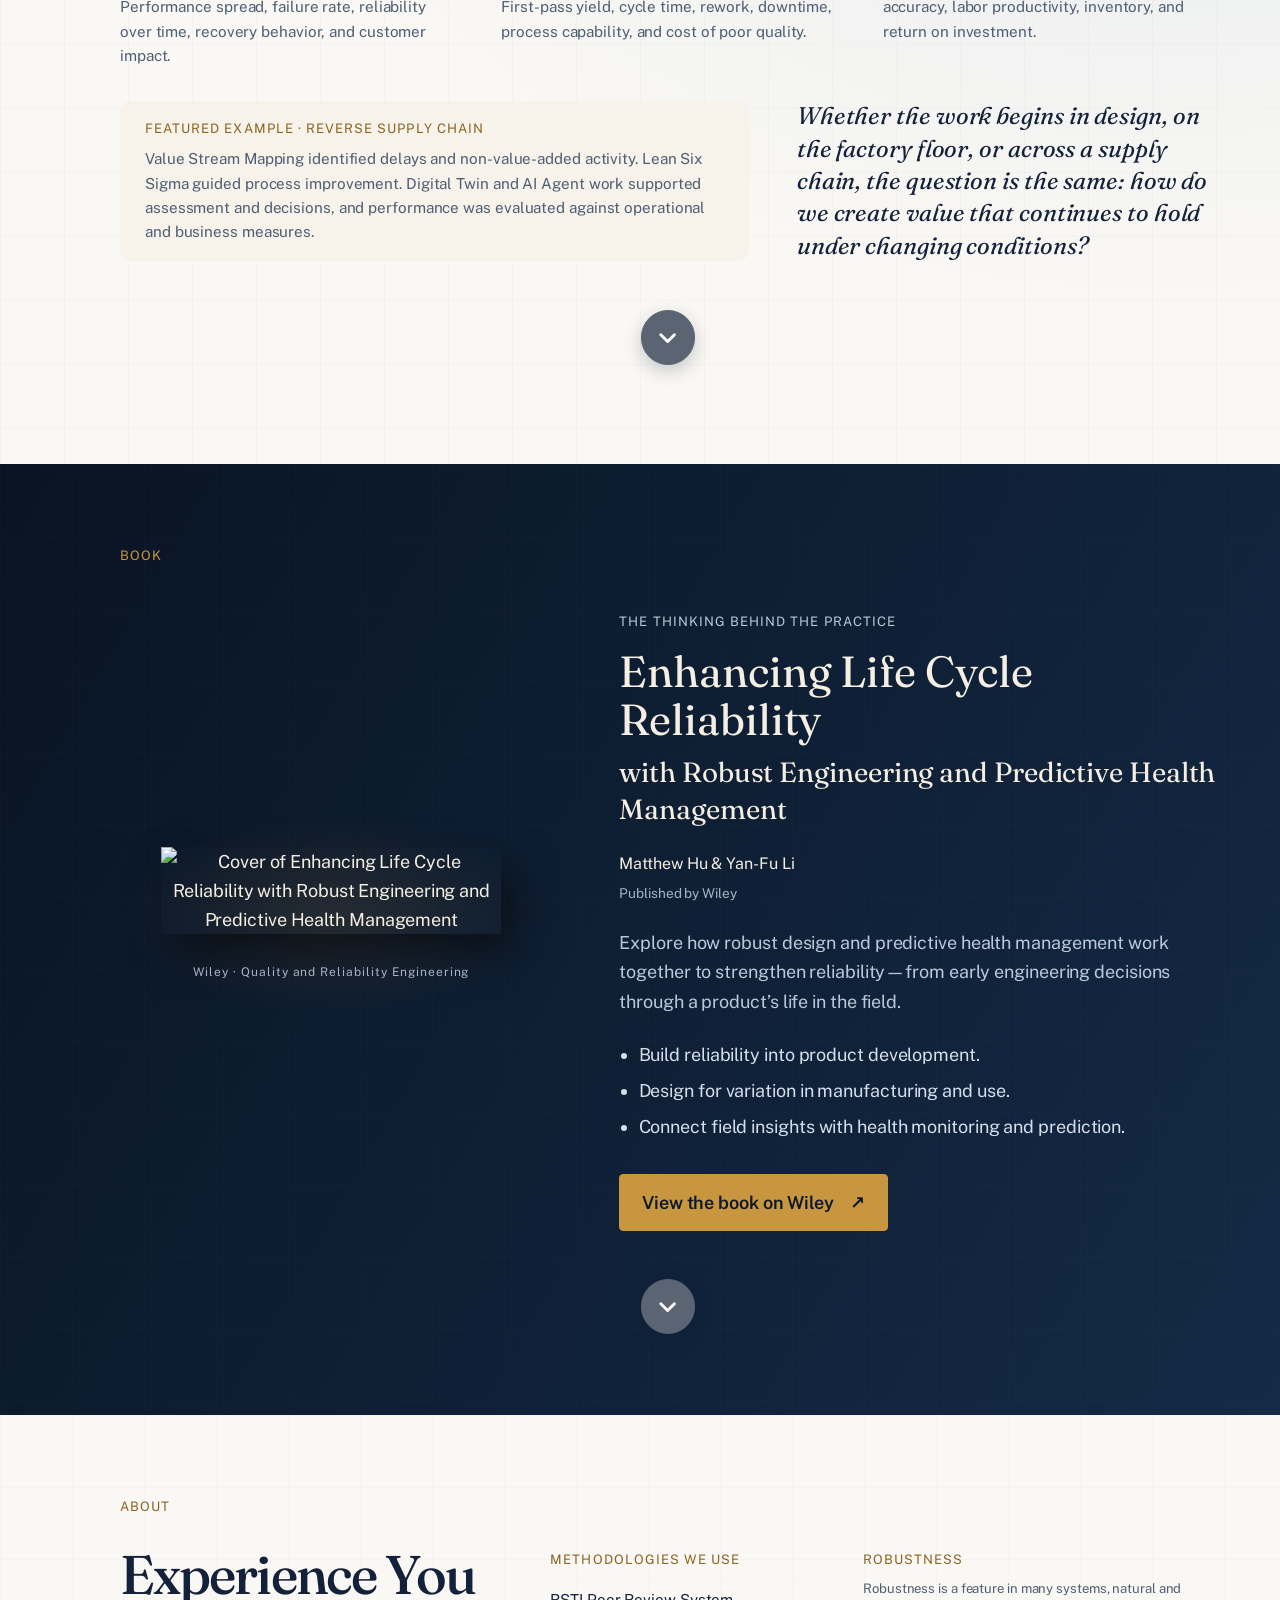
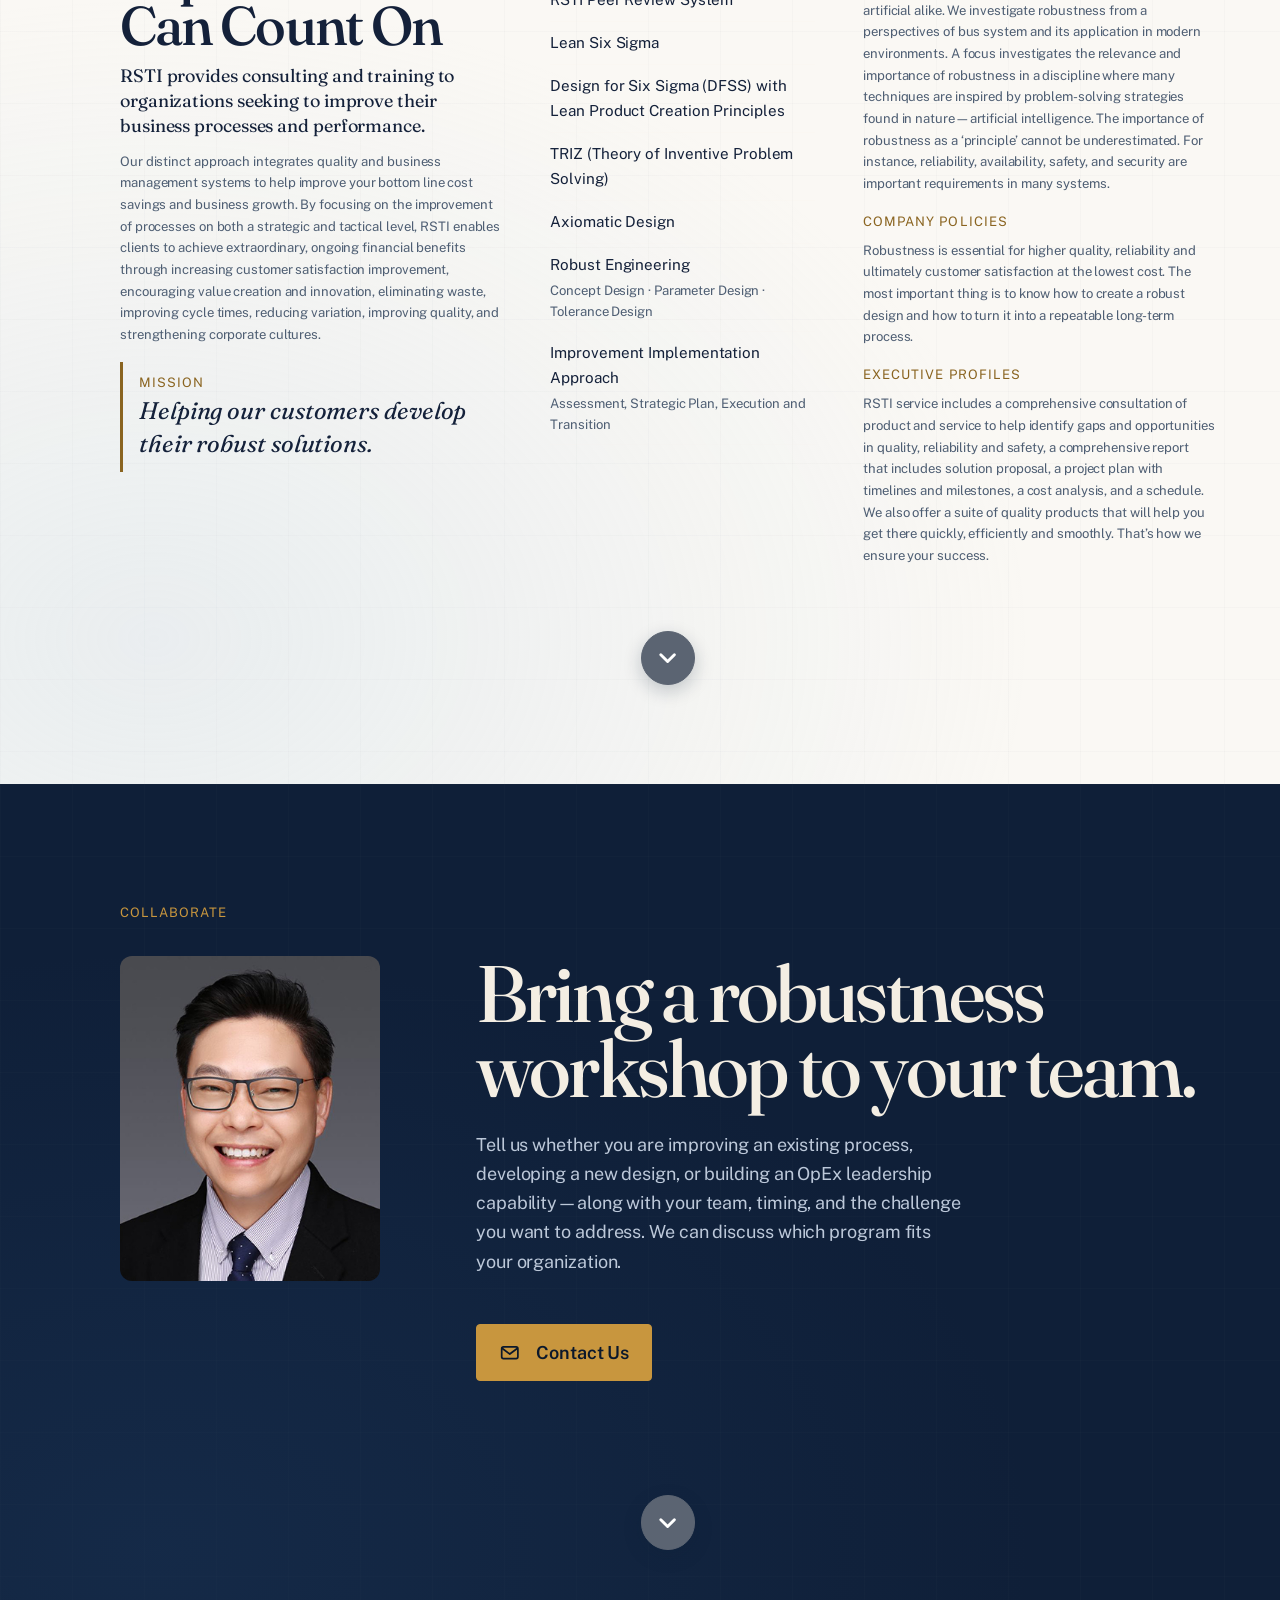
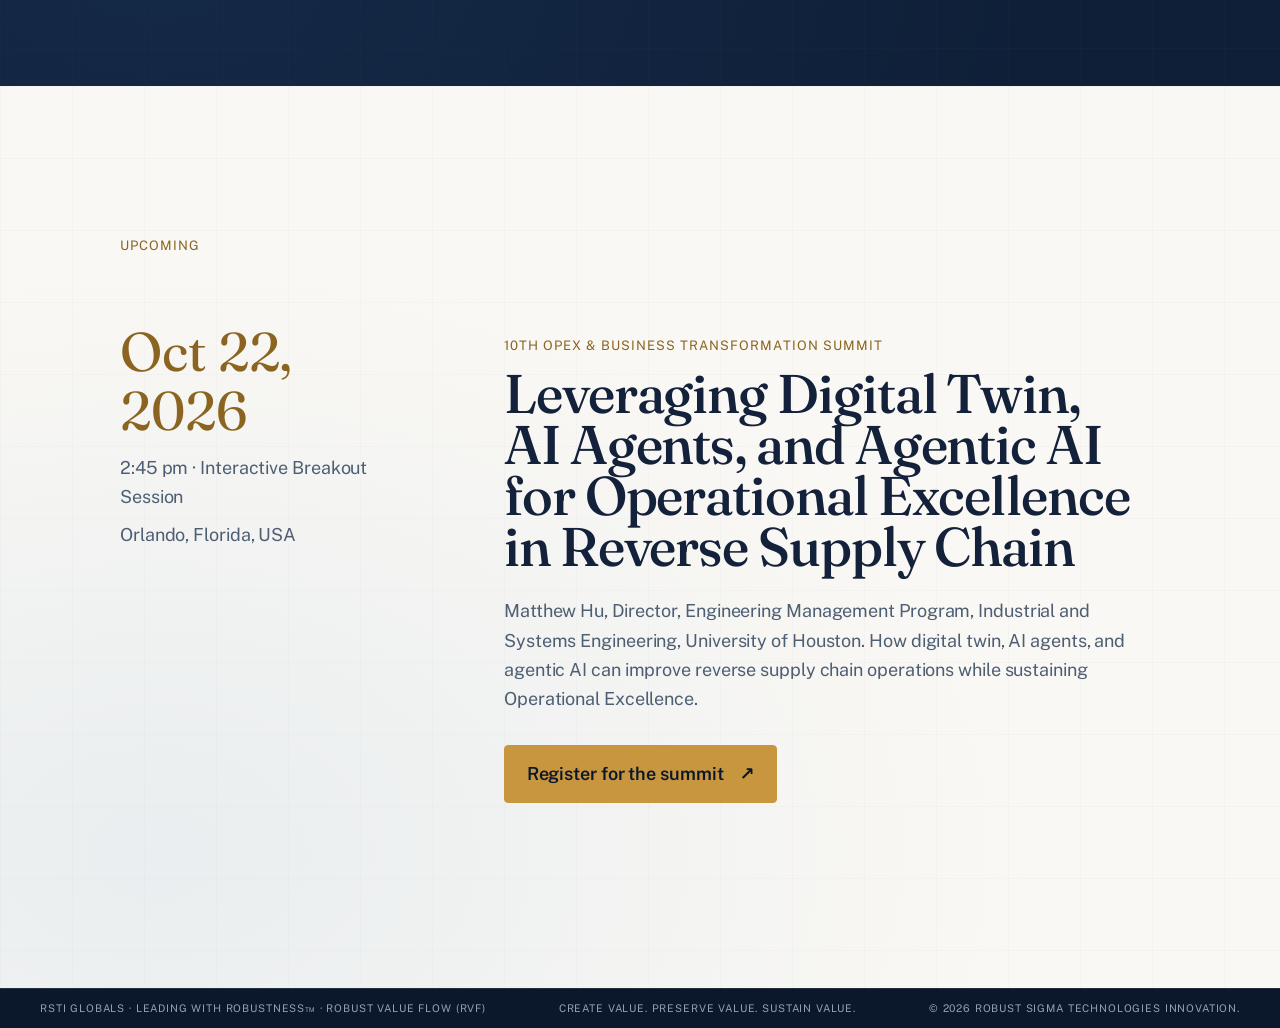
==== commit 0fa61cef: "Collaborate button becomes Contact Us with an email icon Still opens the same pre-filled email to Ma" ====
--- a/index.html
+++ b/index.html
@@ -348,7 +348,7 @@
         <div>
           <h2 class="sc-display sc-display--lg" data-sc-in>Bring a robustness workshop to your team.</h2>
           <p class="sc-body close-lede" data-sc-in>Tell us whether you are improving an existing process, developing a new design, or building an OpEx leadership capability—along with your team, timing, and the challenge you want to address. We can discuss which program fits your organization.</p>
-          <p class="contact-action"><a class="workshop-button" href="mailto:mhu@rstiglobals.com?subject=Team%20Workshop%20Inquiry&amp;body=Hello%20Matthew%2C%0A%0AOrganization%3A%20%0ATeam%20size%3A%20%0AAre%20you%20improving%20an%20existing%20process%2C%20developing%20a%20new%20design%2C%20or%20building%20an%20OpEx%20leadership%20capability%3F%20%0AKey%20challenge%3A%20%0APreferred%20timing%3A%20%0A">Email Matthew about a workshop <span aria-hidden="true">→</span></a></p>
+          <p class="contact-action"><a class="workshop-button" href="mailto:mhu@rstiglobals.com?subject=Team%20Workshop%20Inquiry&amp;body=Hello%20Matthew%2C%0A%0AOrganization%3A%20%0ATeam%20size%3A%20%0AAre%20you%20improving%20an%20existing%20process%2C%20developing%20a%20new%20design%2C%20or%20building%20an%20OpEx%20leadership%20capability%3F%20%0AKey%20challenge%3A%20%0APreferred%20timing%3A%20%0A"><svg class="btn-mail" viewBox="0 0 24 24" aria-hidden="true"><rect x="3" y="5.5" width="18" height="13" rx="2"/><path d="M3.8 7.2l8.2 6.2 8.2-6.2"/></svg>Contact Us</a></p>
         </div>
       </div>
       <p class="next-section"><a class="next-arrow" href="#event" aria-label="Next section: Upcoming" title="Next: Upcoming"><svg viewBox="0 0 24 24" aria-hidden="true"><path d="M6 9.5l6 6 6-6"/></svg></a></p>
--- a/site.css
+++ b/site.css
@@ -1002,3 +1002,6 @@
 
 /* Same faint square grid on the Book section's blue gradient */
 .home-page .book-feature.chapter--dark { background-image: linear-gradient(#ffffff03 1px, transparent 1px), linear-gradient(90deg, #ffffff03 1px, transparent 1px), linear-gradient(120deg, #091423, #142a46); background-size: 72px 72px, 72px 72px, auto; }
+
+/* Email icon inside the Contact Us button */
+.btn-mail { width: 1.35rem; height: 1.35rem; fill: none; stroke: currentColor; stroke-width: 1.9; stroke-linecap: round; stroke-linejoin: round; flex-shrink: 0; }
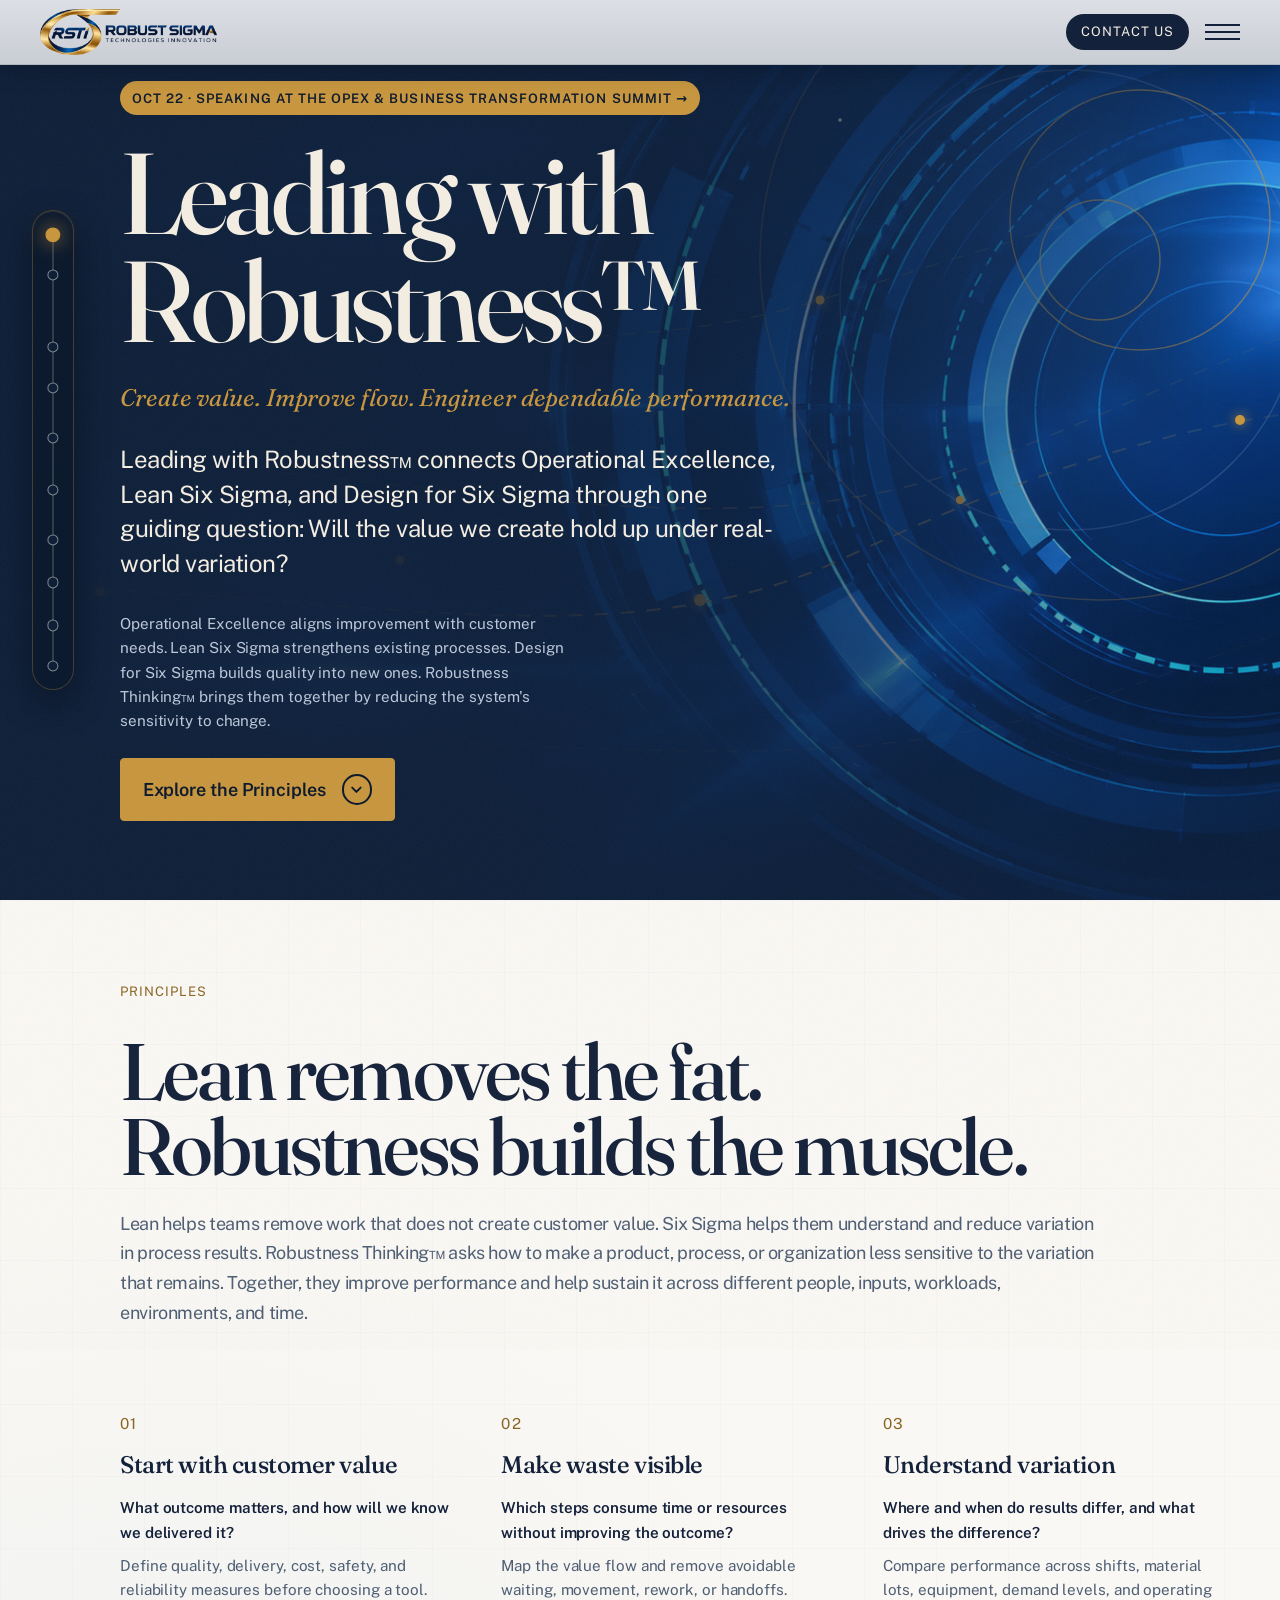
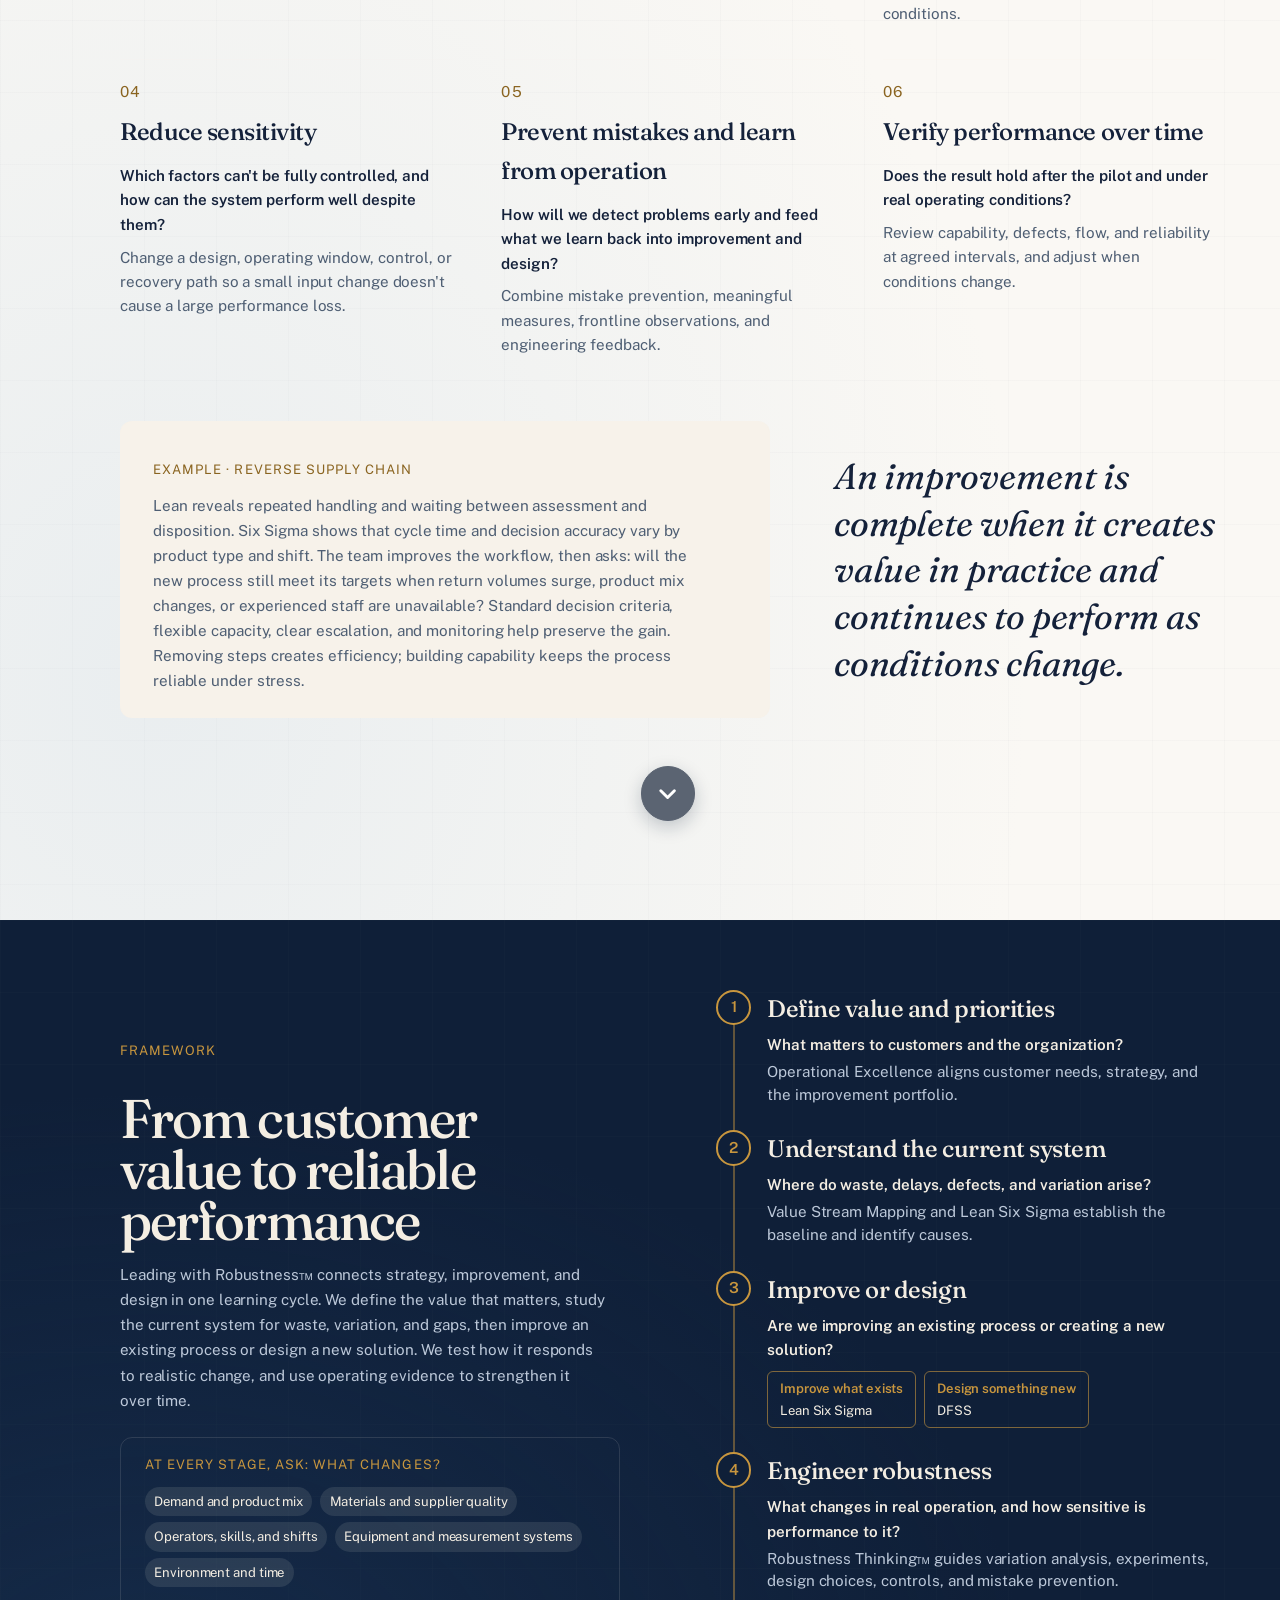
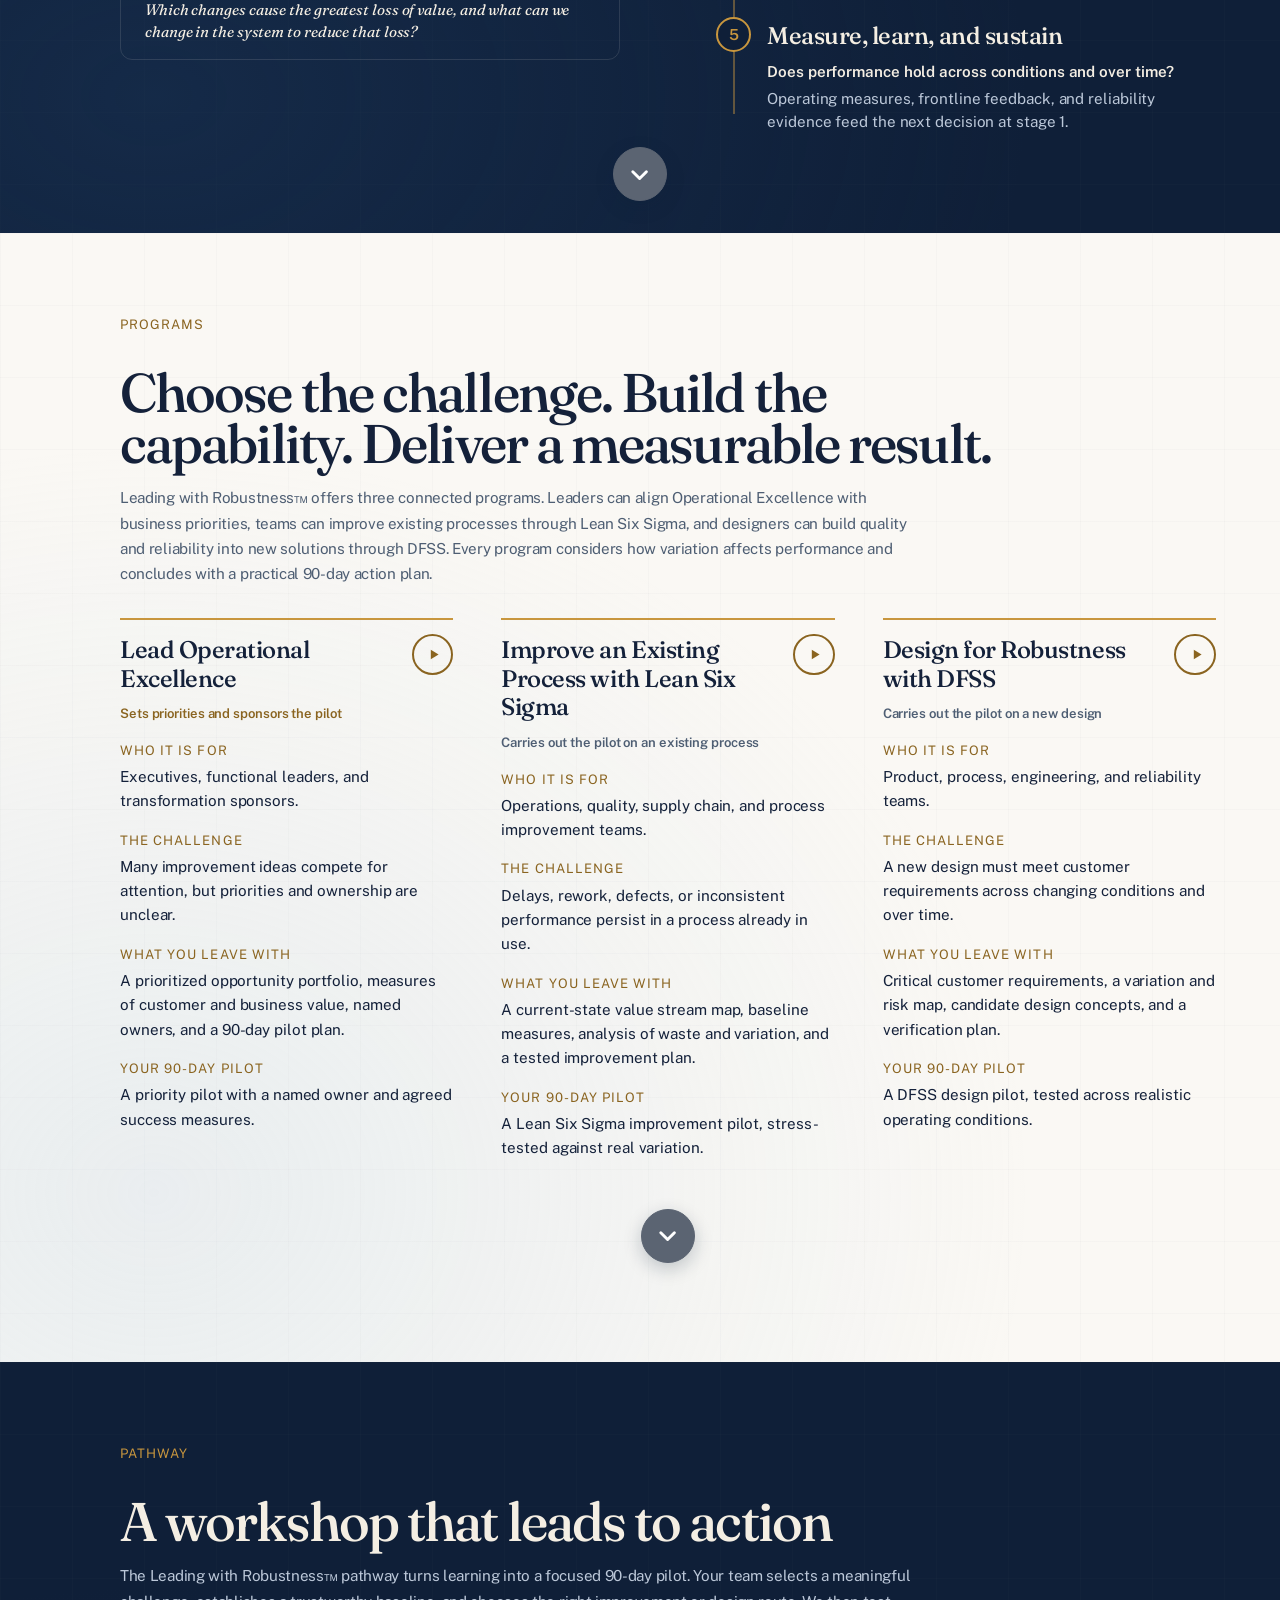
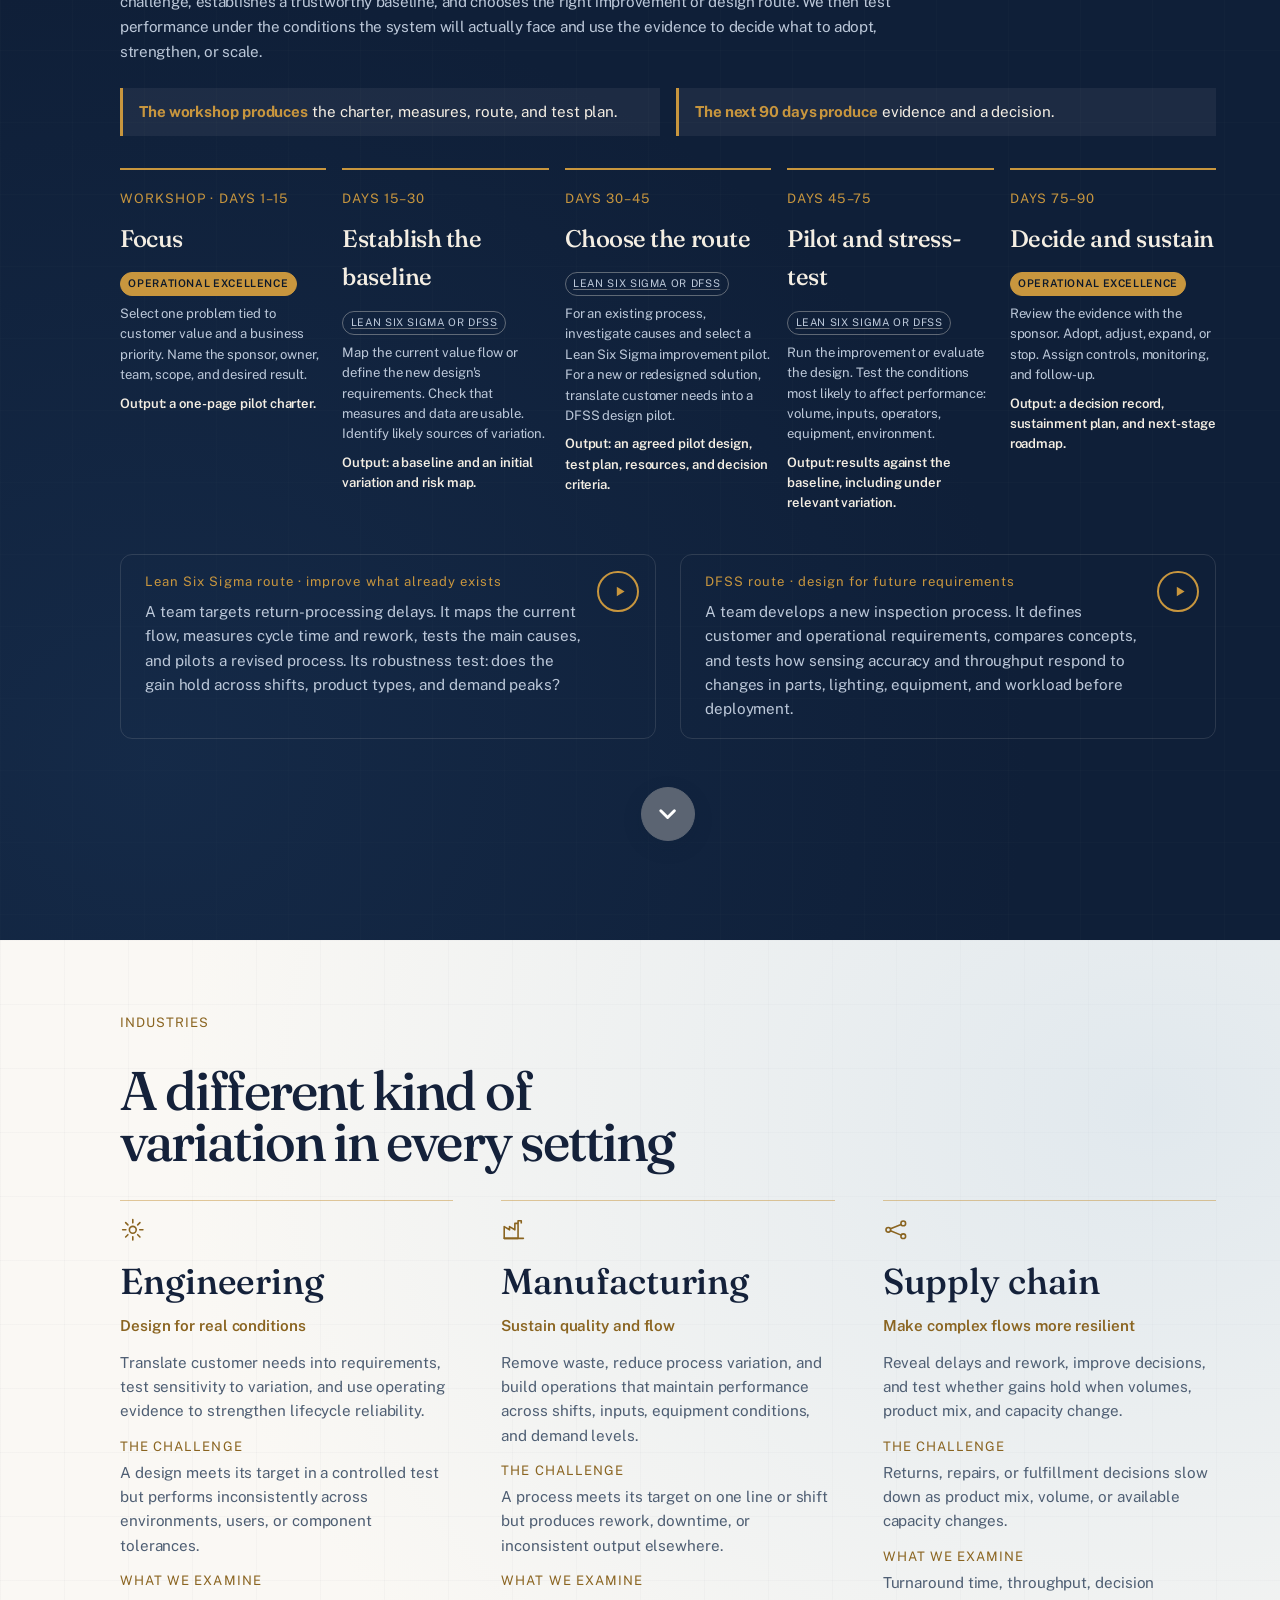
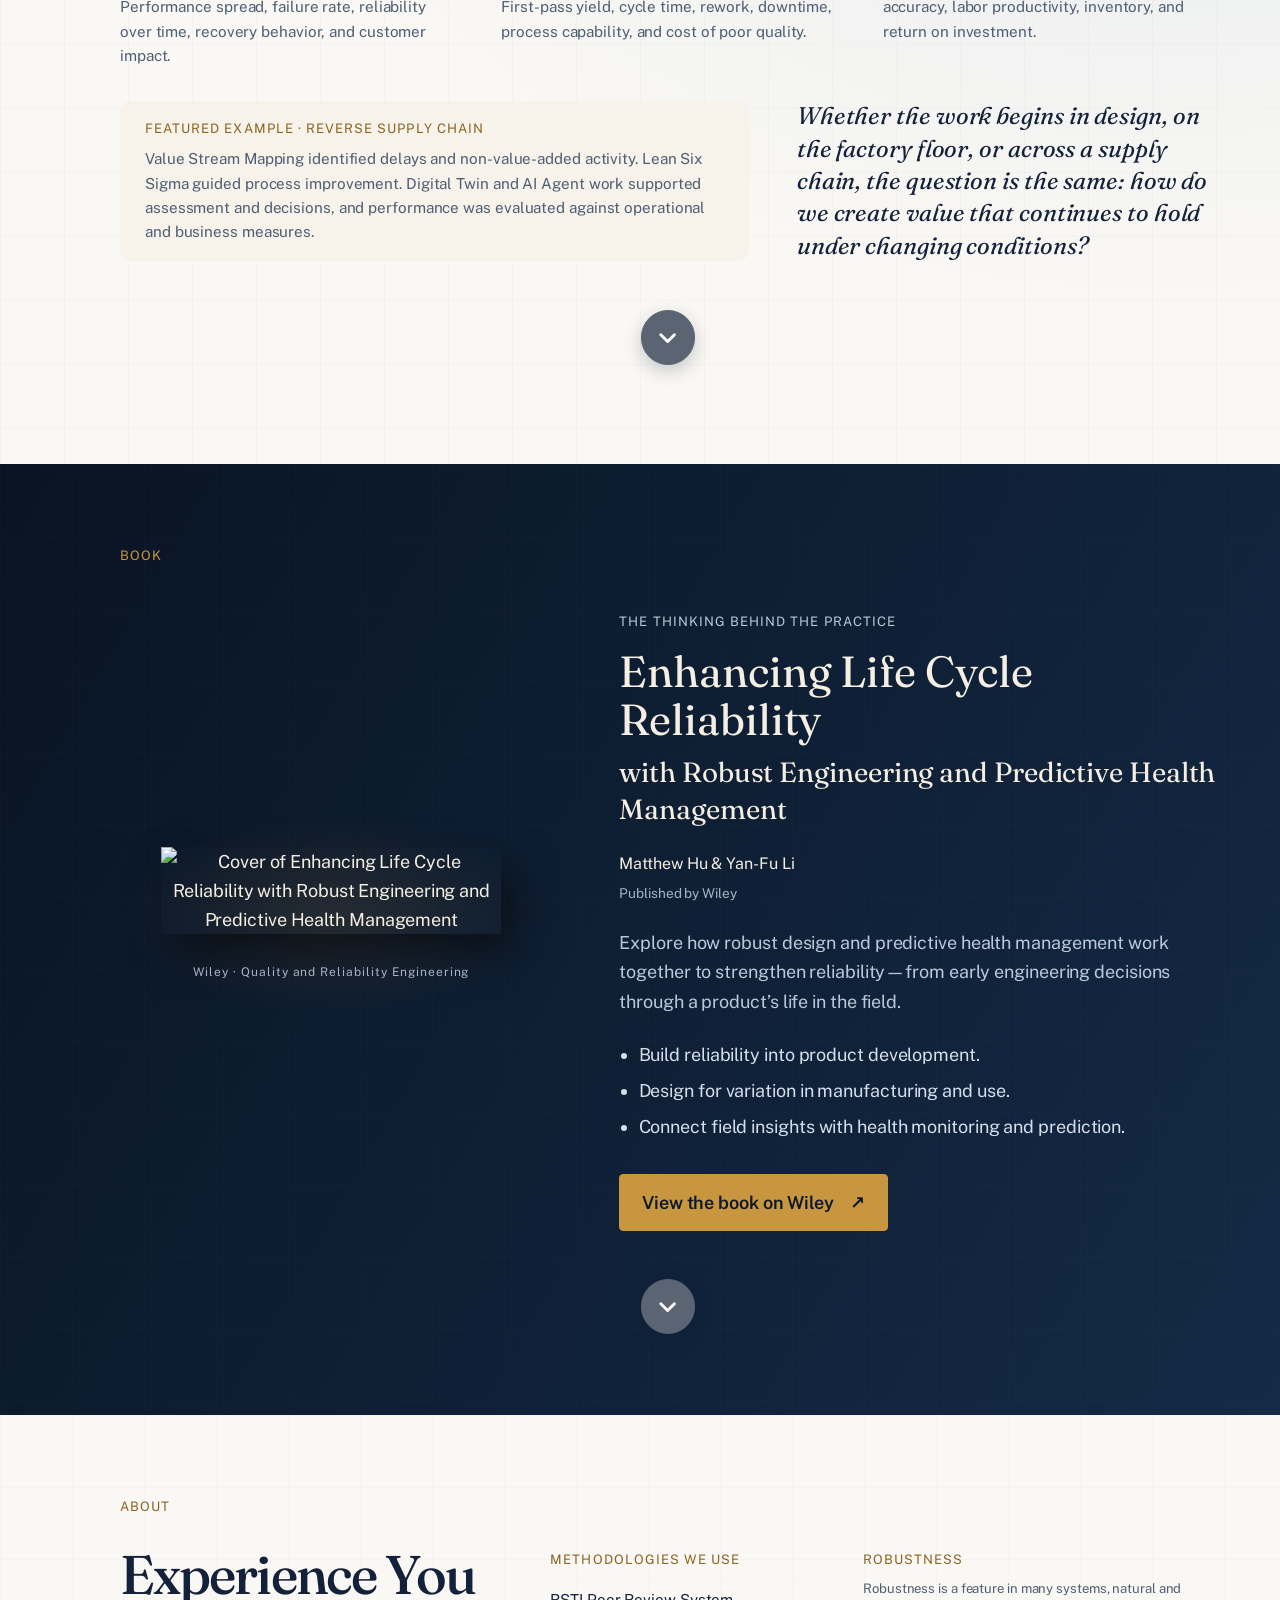
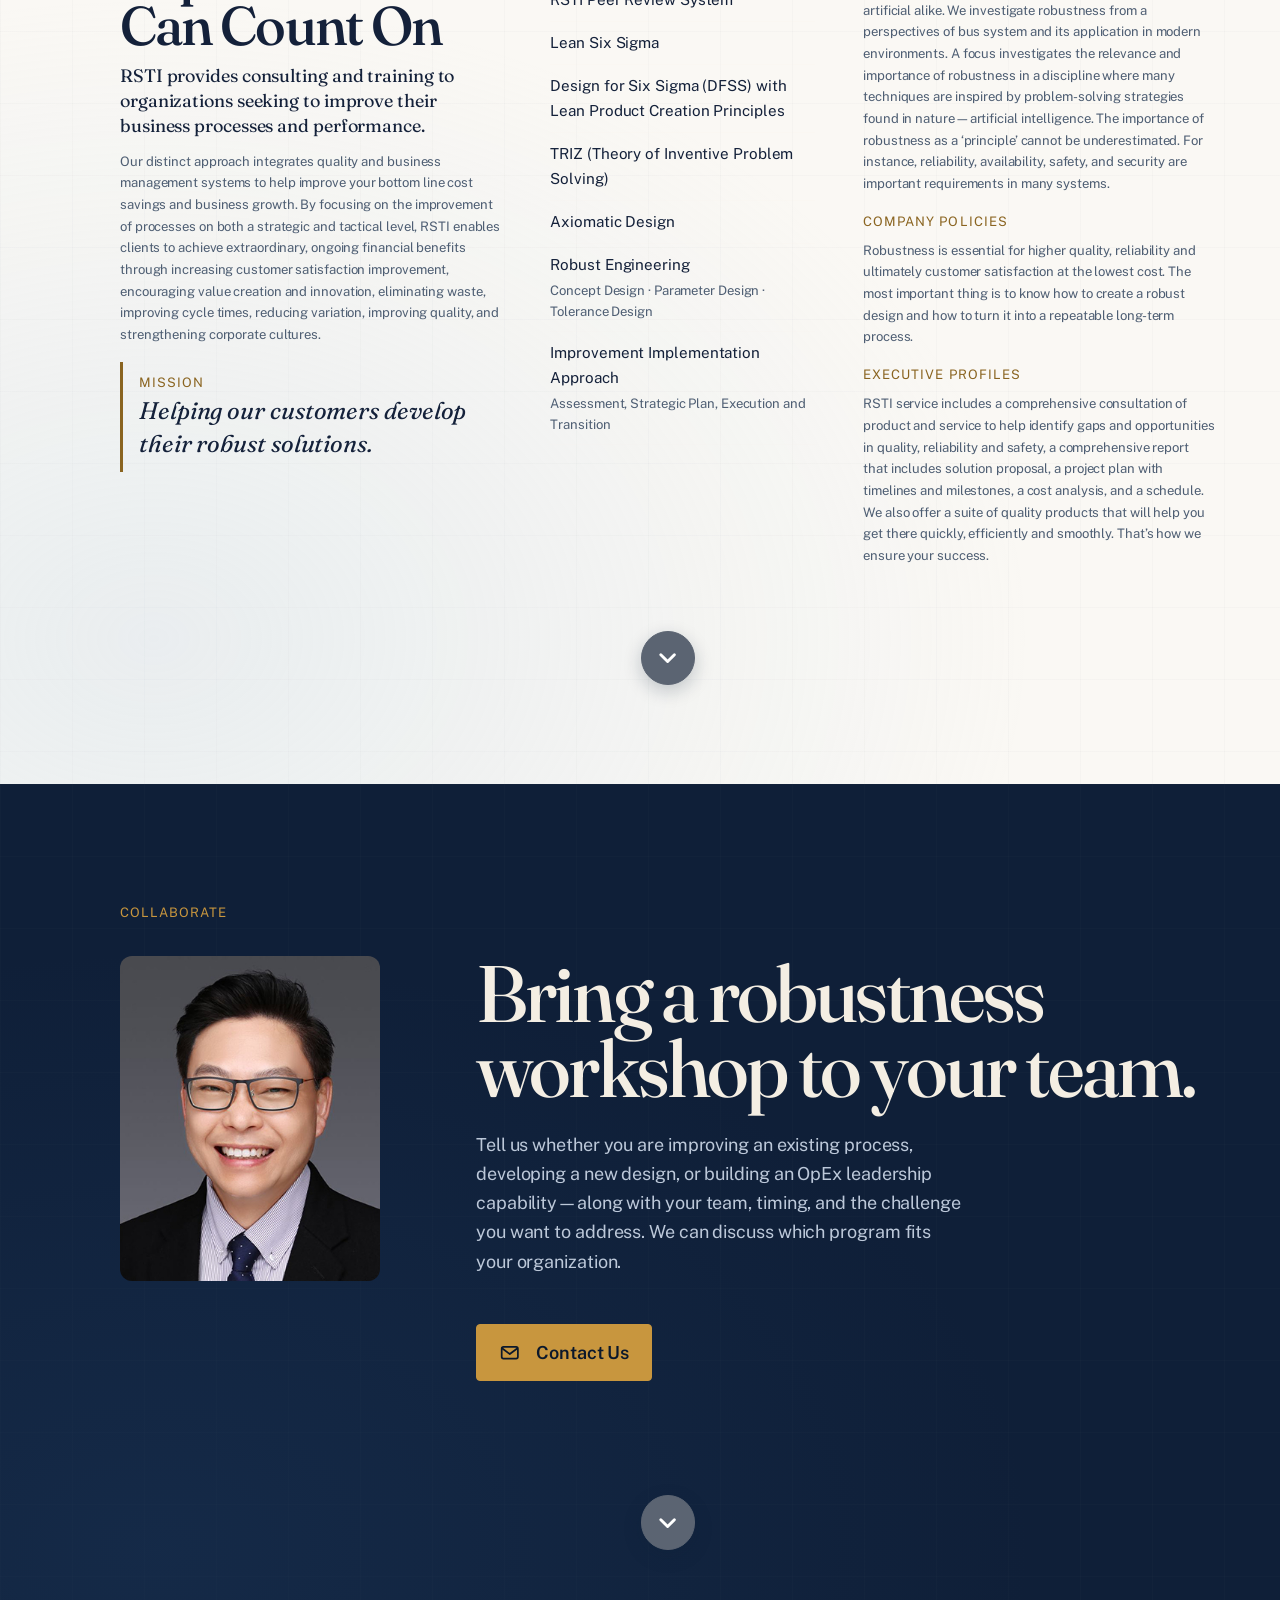
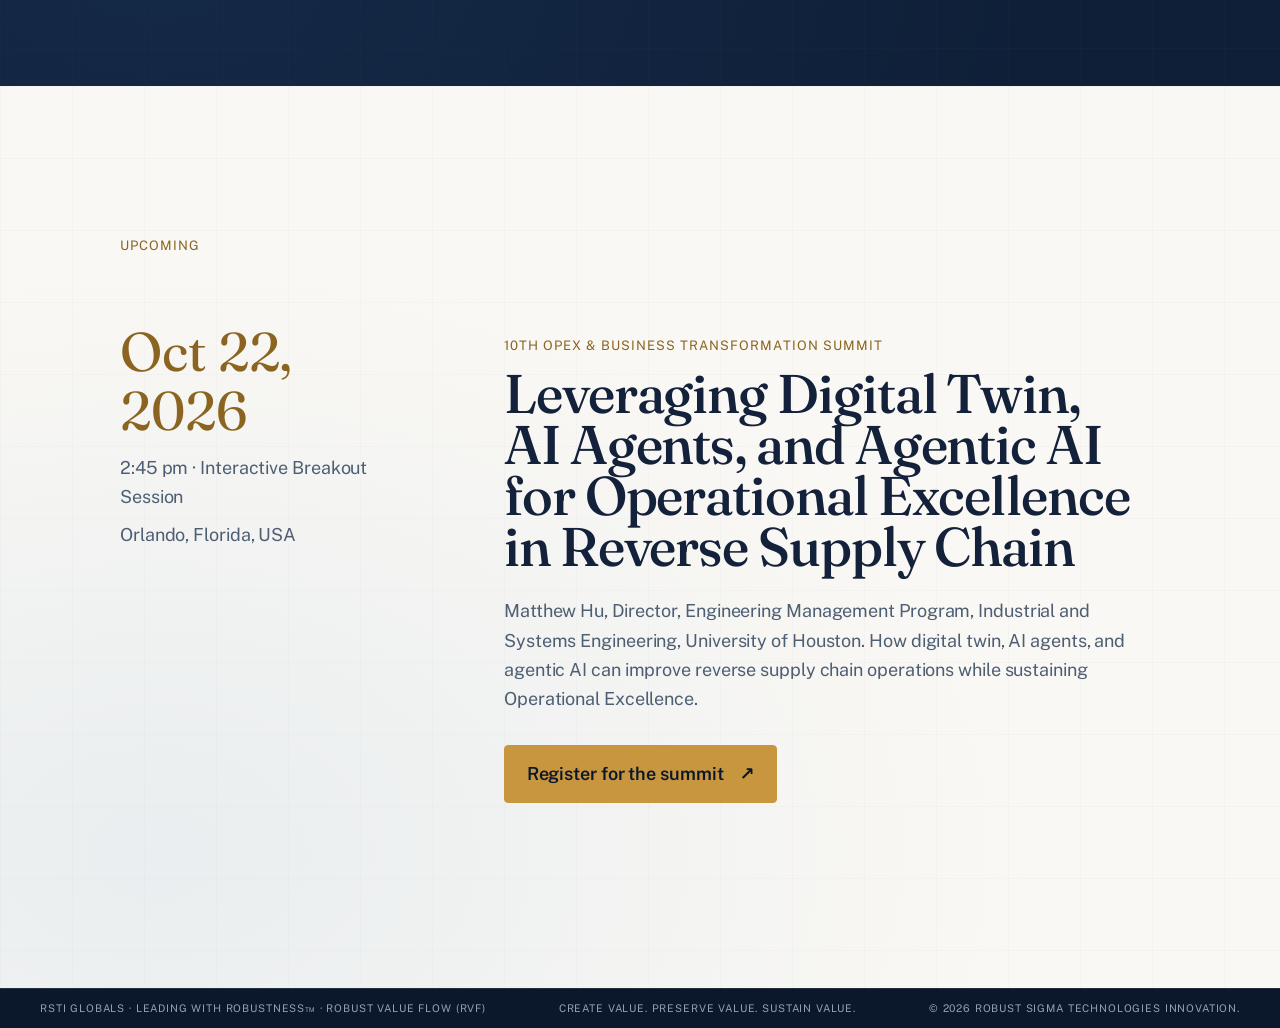
==== commit d364e713: "Remove the Sections label from the side menu Co-Authored-By: Claude Sonnet 5.5 <noreply@anthropic.co" ====
--- a/index.html
+++ b/index.html
@@ -40,7 +40,6 @@
 </header>
 
 <nav class="trace-rail" aria-label="Jump to section">
-  <span class="trace-rail__label" aria-hidden="true">Sections</span>
   <div class="trace-rail__track"><div class="trace-rail__fill"></div></div>
 </nav>
 
--- a/site.css
+++ b/site.css
@@ -275,13 +275,6 @@
   backdrop-filter: blur(10px);
   border: 1px solid rgba(200, 150, 62, 0.3);
   box-shadow: 0 12px 34px rgba(3, 7, 16, 0.45), inset 0 1px 0 rgba(244, 238, 227, 0.07);
-}
-.trace-rail__label {
-  flex-shrink: 0; margin-bottom: 1rem;
-  writing-mode: vertical-rl;
-  font-family: var(--sc-font-mono); font-size: 0.62rem; letter-spacing: 0.26em;
-  text-transform: uppercase; color: var(--rsti-gold); opacity: 0.85;
-  pointer-events: none;
 }
 .trace-rail__track {
   position: relative; flex: 1; width: 2px; border-radius: 2px;
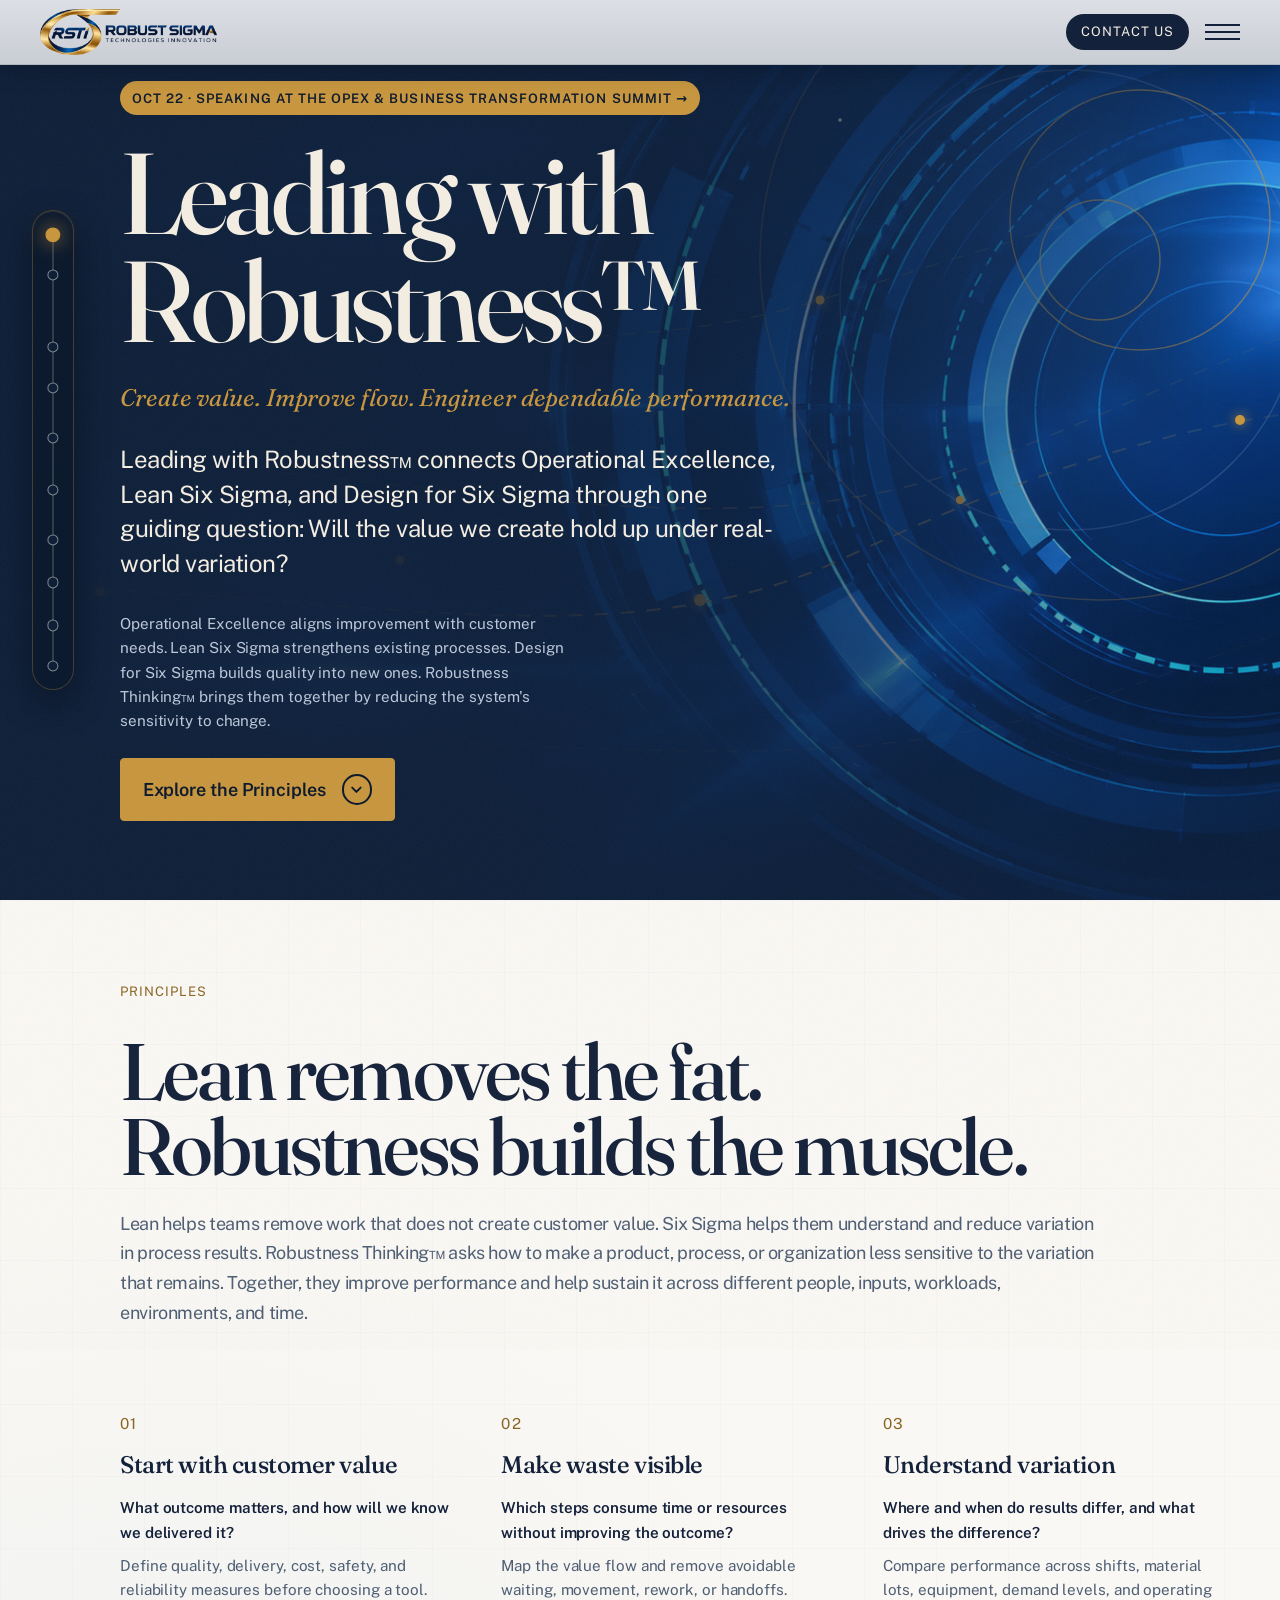
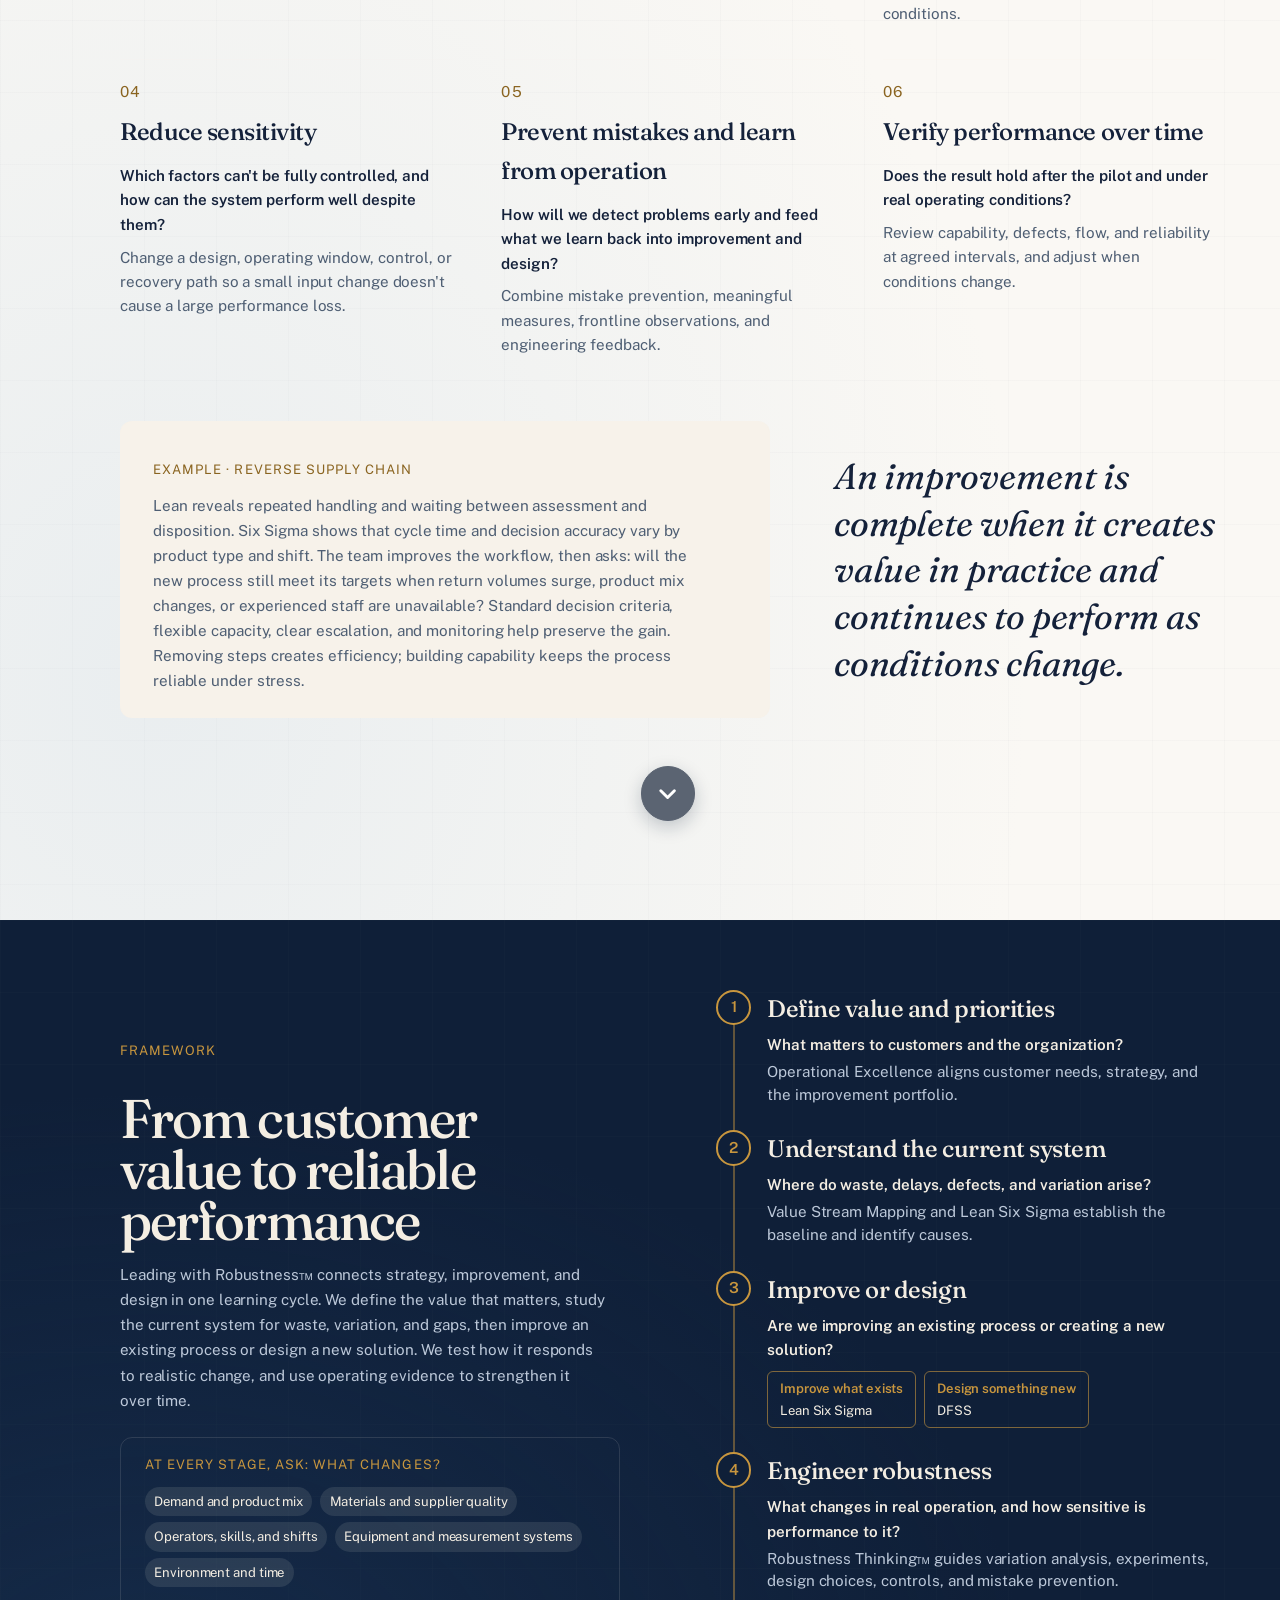
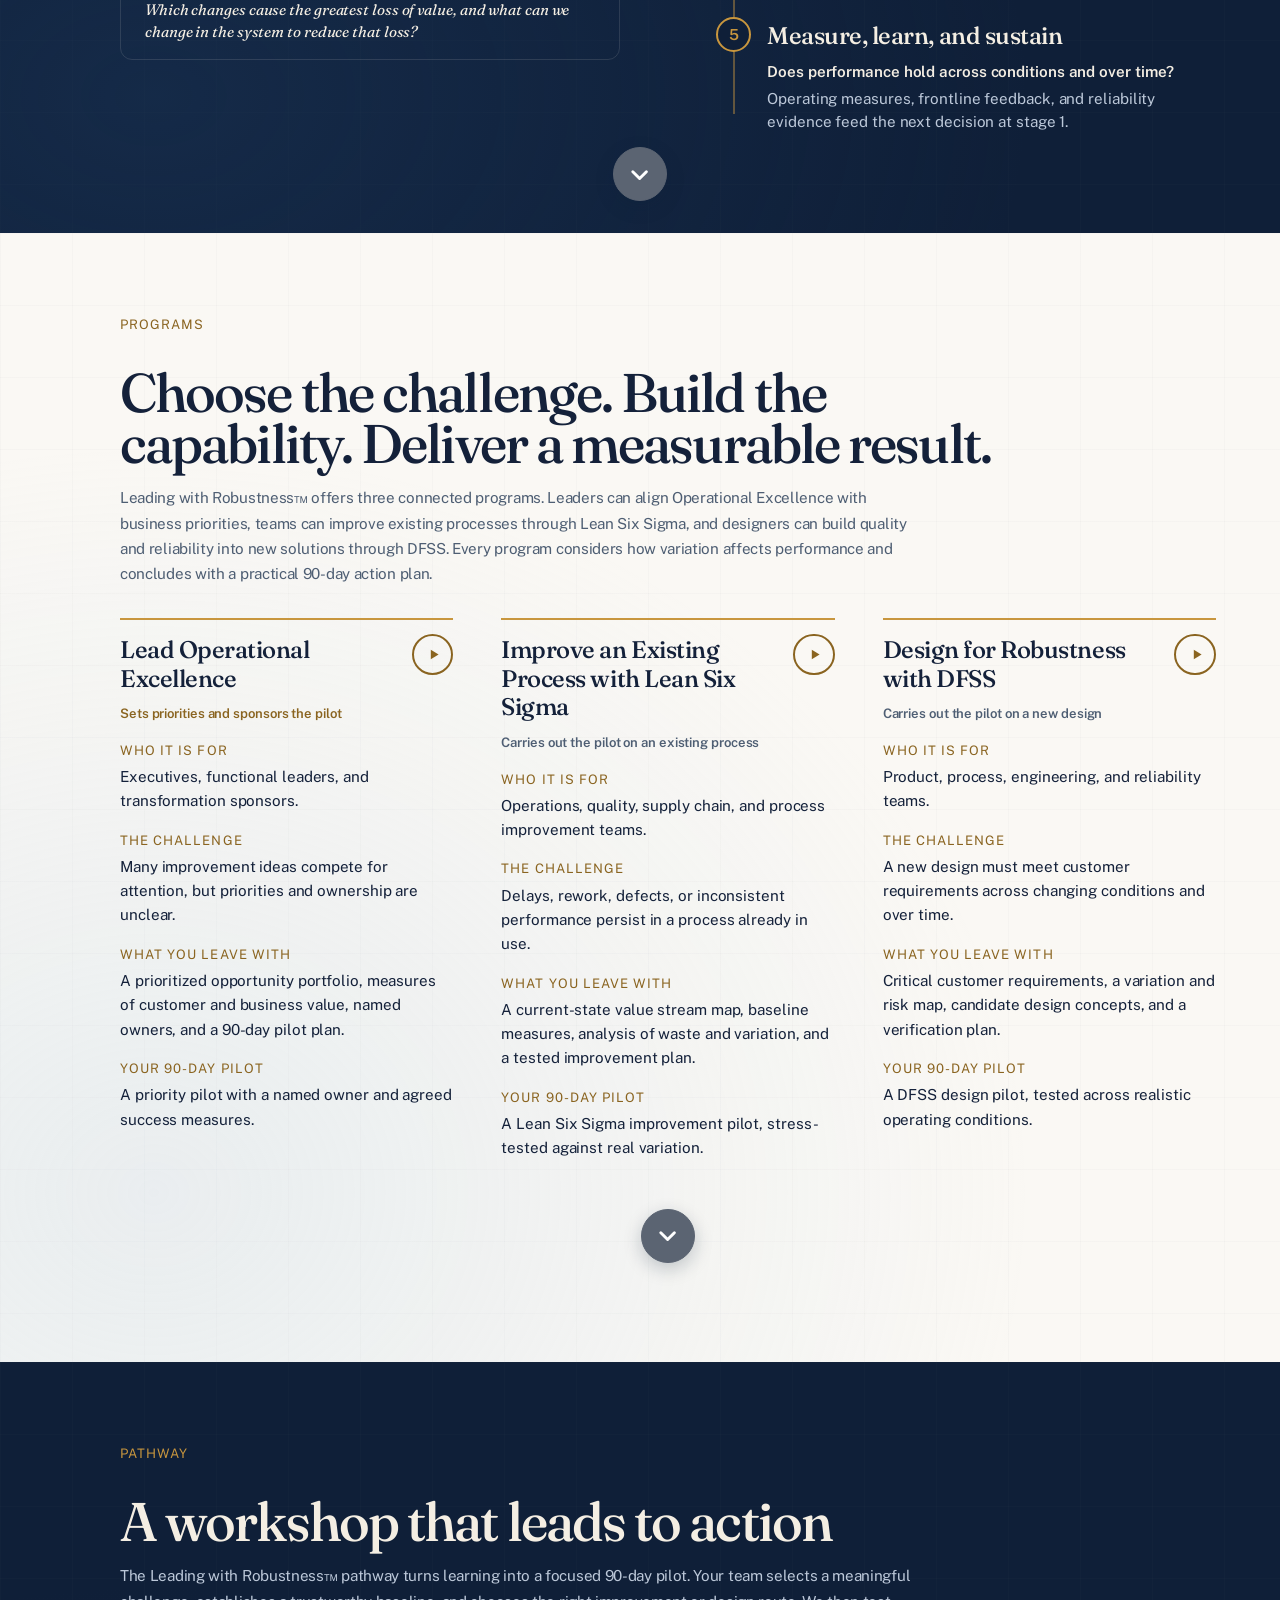
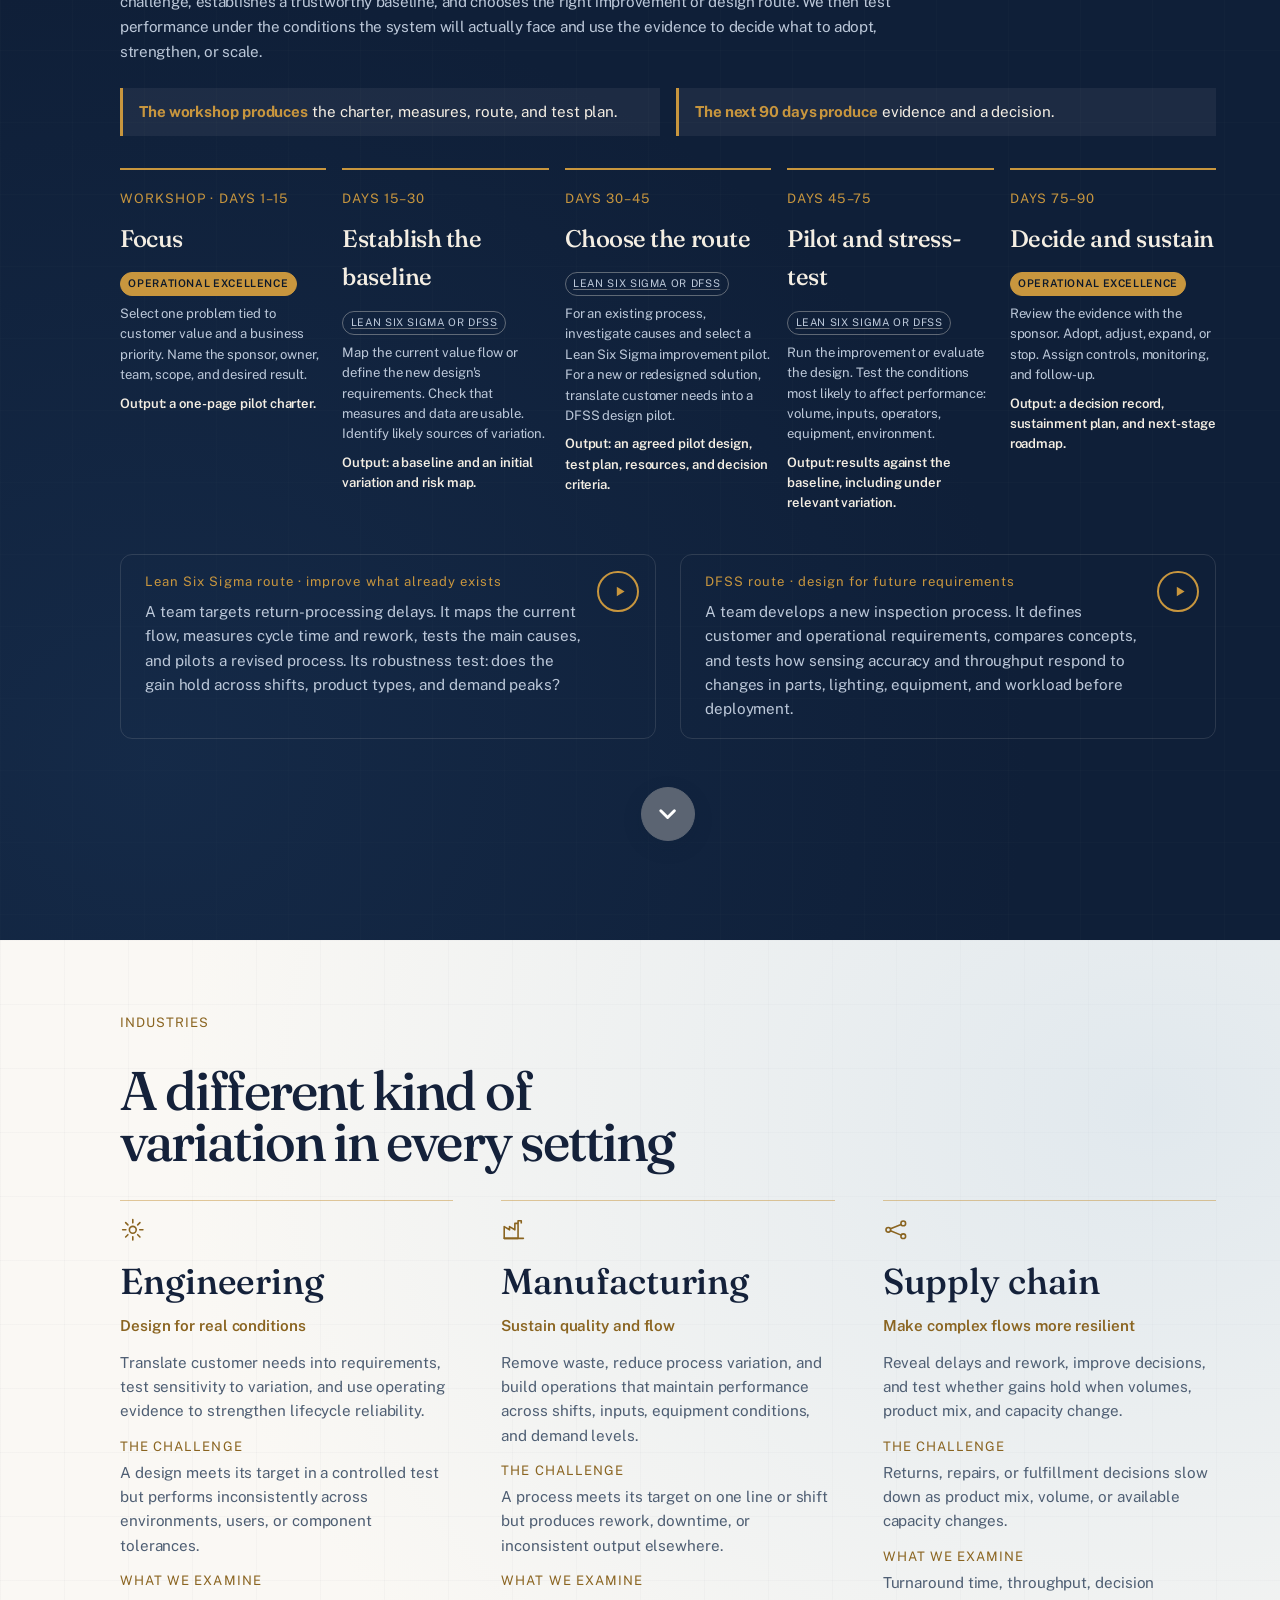
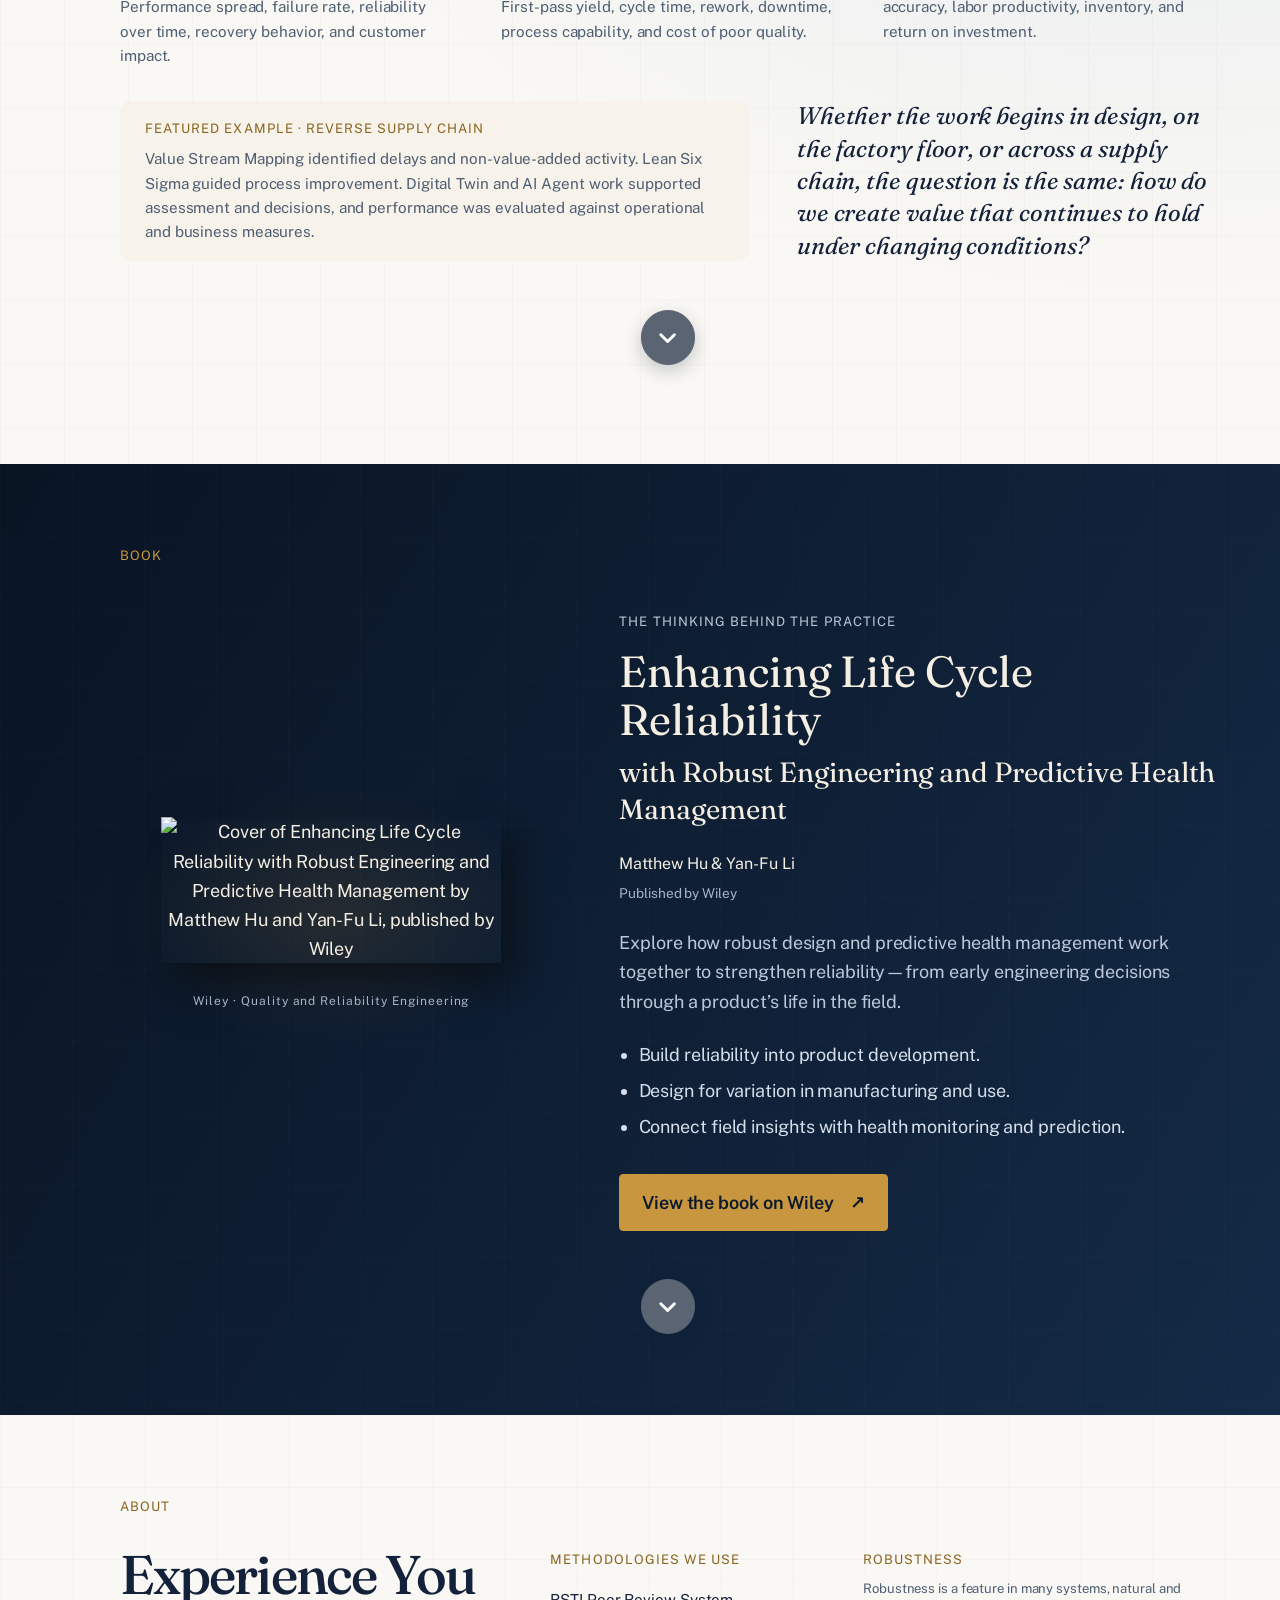
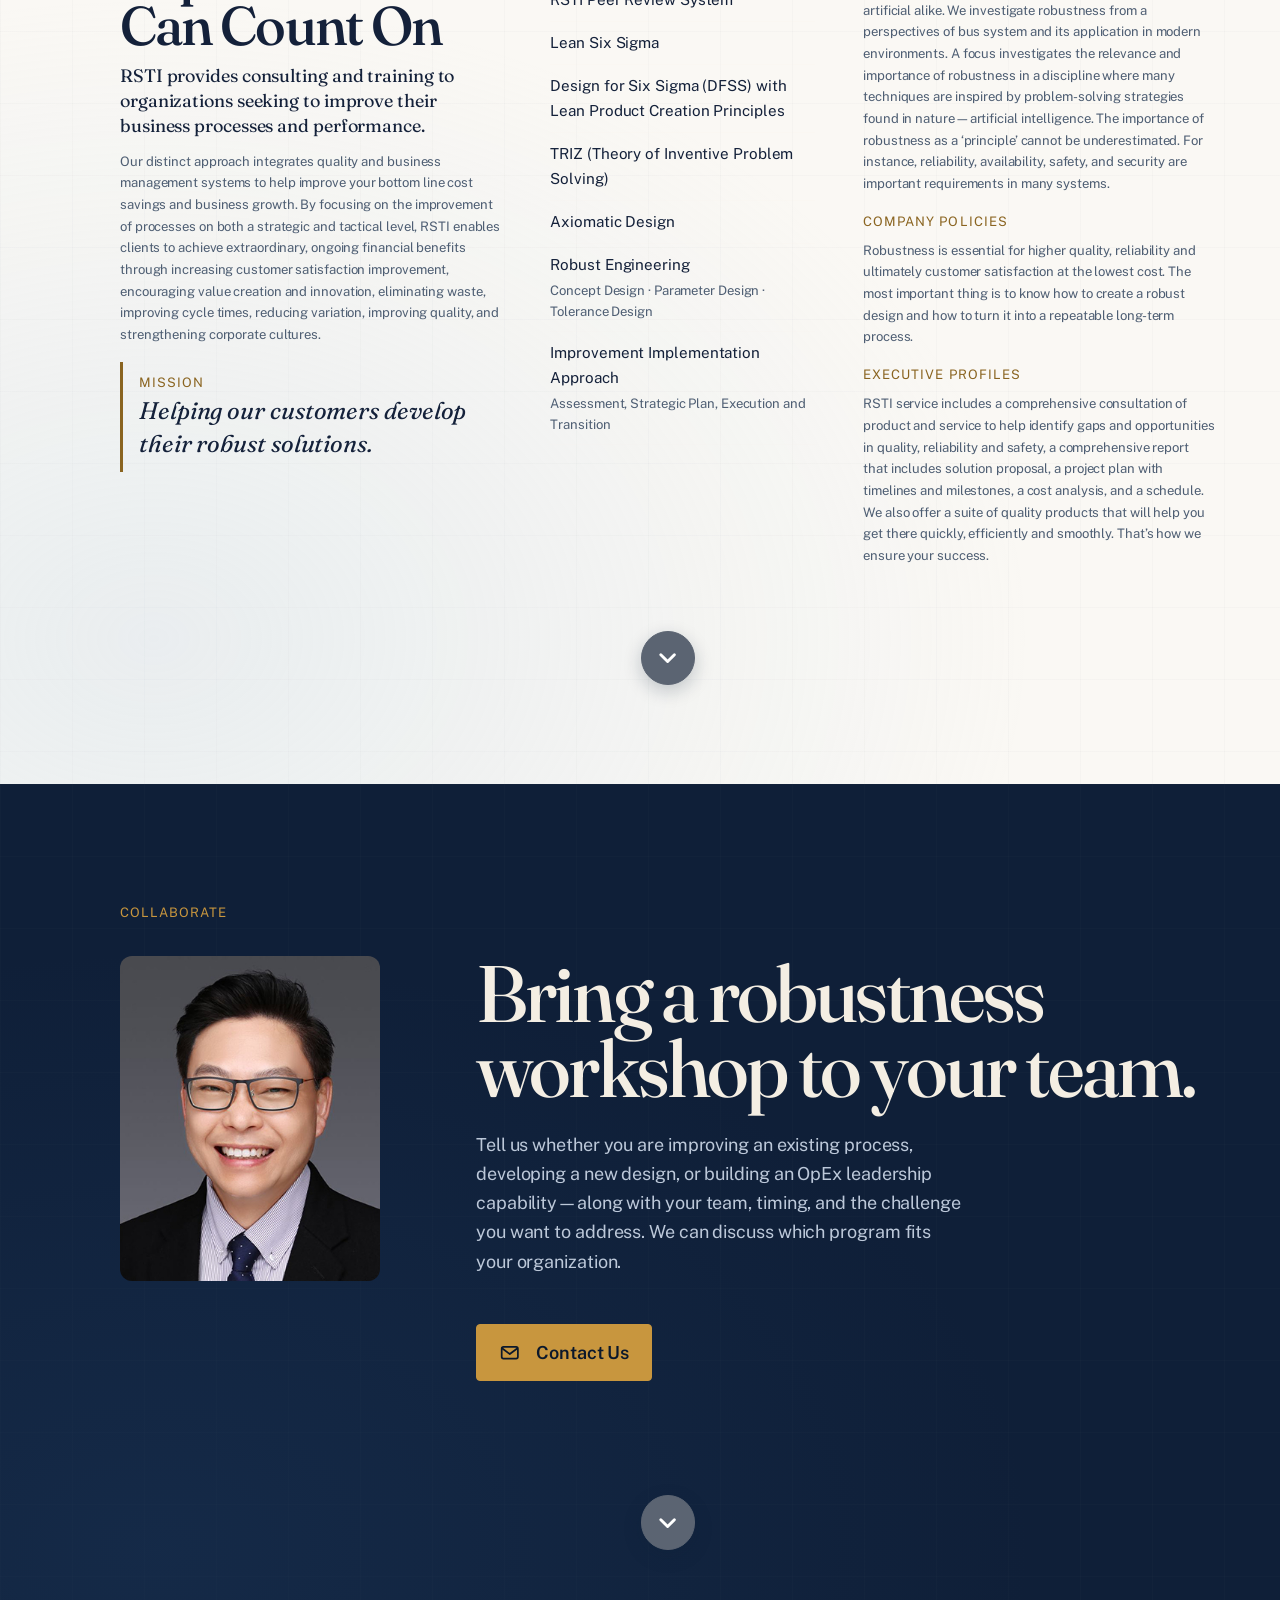
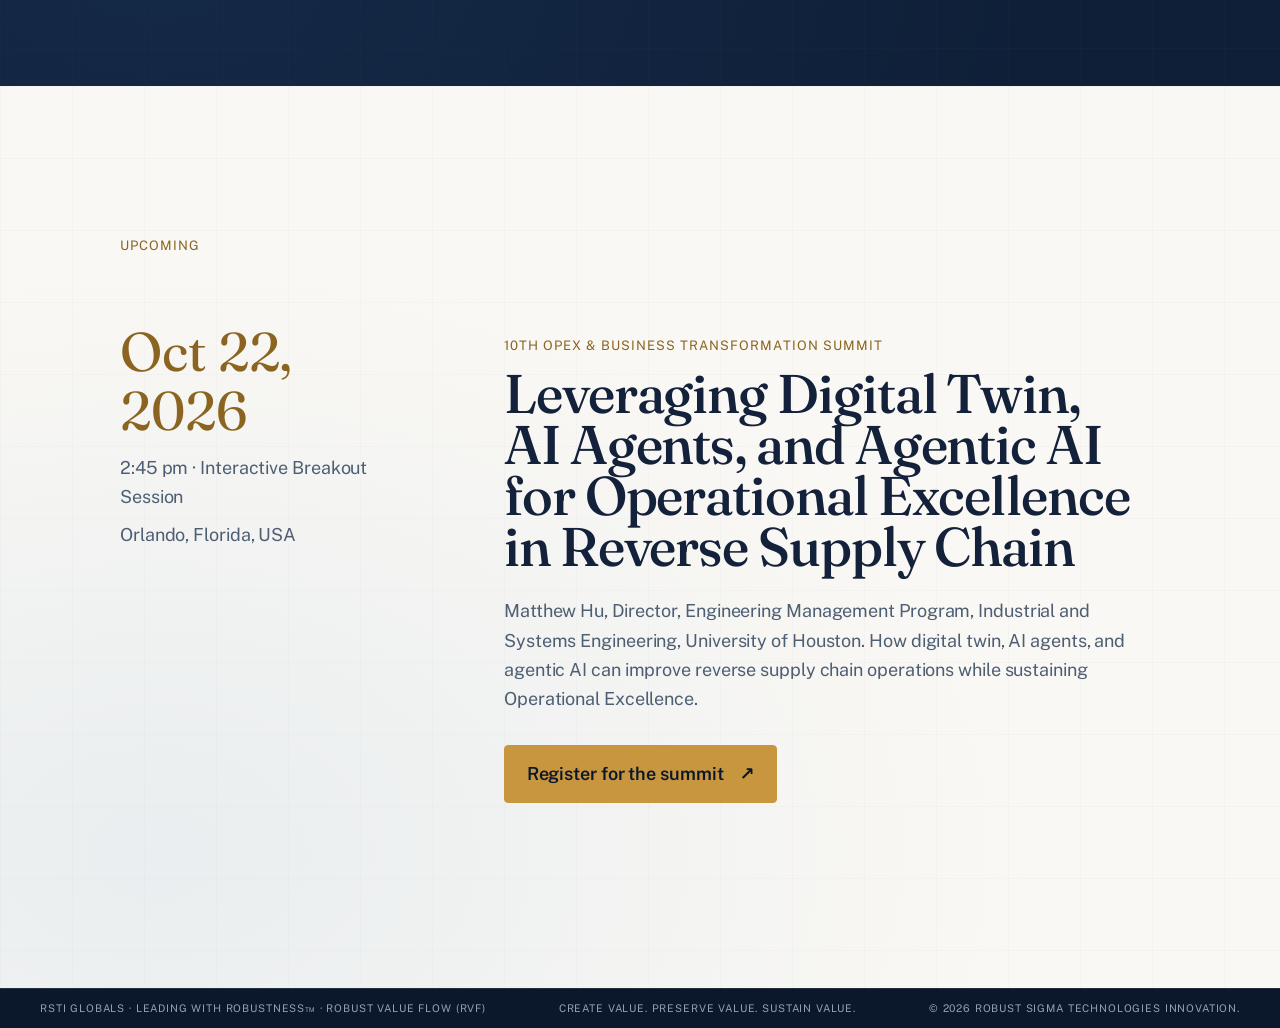
==== commit 0bcb2c38: "Add technical SEO foundations robots.txt and sitemap.xml, canonical tag, Open Graph and Twitter Card" ====
--- a/index.html
+++ b/index.html
@@ -3,14 +3,91 @@
 <head>
 <meta charset="utf-8">
 <meta name="viewport" content="width=device-width, initial-scale=1, viewport-fit=cover">
-<title>Leading with Robustness™ | RSTI Globals</title>
-<meta name="description" content="Enhancing Lean Thinking with Robustness Thinking. The Robust Value Flow framework, executive learning pathway, and reliability roadmap from RSTI Globals.">
+<title>Leading with Robustness&trade;: Lean Six Sigma &amp; DFSS | RSTI Globals</title>
+<meta name="description" content="Lean Six Sigma, DFSS and Robustness Thinking&trade; workshops that turn improvement into a tested 90-day pilot. Led by Matthew Hu of the University of Houston.">
+<link rel="canonical" href="https://rstiglobals.com/">
+<meta property="og:type" content="website">
+<meta property="og:site_name" content="RSTI Globals">
+<meta property="og:title" content="Leading with Robustness&trade;: Lean Six Sigma &amp; DFSS | RSTI Globals">
+<meta property="og:description" content="Lean Six Sigma, DFSS and Robustness Thinking&trade; workshops that turn improvement into a tested 90-day pilot.">
+<meta property="og:url" content="https://rstiglobals.com/">
+<meta property="og:image" content="https://rstiglobals.com/assets/og-share.jpg">
+<meta property="og:image:width" content="1200">
+<meta property="og:image:height" content="630">
+<meta property="og:image:alt" content="RSTI logo and the headline Leading with Robustness">
+<meta name="twitter:card" content="summary_large_image">
+<meta name="twitter:title" content="Leading with Robustness&trade;: Lean Six Sigma &amp; DFSS | RSTI Globals">
+<meta name="twitter:description" content="Lean Six Sigma, DFSS and Robustness Thinking&trade; workshops that turn improvement into a tested 90-day pilot.">
+<meta name="twitter:image" content="https://rstiglobals.com/assets/og-share.jpg">
 <link rel="icon" href="data:image/svg+xml,<svg xmlns='http://www.w3.org/2000/svg' viewBox='0 0 32 32'><rect width='32' height='32' rx='6' fill='%230f1f38'/><path d='M8 22 L16 9 L24 22' stroke='%23c8963e' stroke-width='2.4' fill='none'/></svg>">
 <link rel="preconnect" href="https://fonts.googleapis.com">
 <link rel="preconnect" href="https://fonts.gstatic.com" crossorigin>
 <link href="https://fonts.googleapis.com/css2?family=Fraunces:opsz,wght@9..144,400;9..144,500;9..144,600&family=Public+Sans:wght@400;500;600;700&display=swap" rel="stylesheet">
 <link rel="stylesheet" href="scrollcraft.css">
 <link rel="stylesheet" href="site.css">
+<script type="application/ld+json">
+{
+  "@context": "https://schema.org",
+  "@graph": [
+    {
+      "@type": "Organization",
+      "@id": "https://rstiglobals.com/#organization",
+      "name": "RSTI Globals",
+      "legalName": "Robust Sigma Technologies Innovation",
+      "url": "https://rstiglobals.com/",
+      "logo": "https://rstiglobals.com/assets/rsti-logo.png",
+      "email": "mhu@rstiglobals.com",
+      "slogan": "Create Value. Preserve Value. Sustain Value.",
+      "description": "Consulting and training in Lean Six Sigma, Design for Six Sigma, robust engineering and Operational Excellence, built around Leading with Robustness and Robustness Thinking.",
+      "founder": { "@id": "https://rstiglobals.com/#matthew-hu" }
+    },
+    {
+      "@type": "WebSite",
+      "@id": "https://rstiglobals.com/#website",
+      "url": "https://rstiglobals.com/",
+      "name": "RSTI Globals",
+      "publisher": { "@id": "https://rstiglobals.com/#organization" }
+    },
+    {
+      "@type": "Person",
+      "@id": "https://rstiglobals.com/#matthew-hu",
+      "name": "Matthew Hu",
+      "jobTitle": "Director, Engineering Management Program",
+      "worksFor": [
+        { "@id": "https://rstiglobals.com/#organization" },
+        { "@type": "CollegeOrUniversity", "name": "University of Houston" }
+      ],
+      "affiliation": { "@type": "CollegeOrUniversity", "name": "University of Houston" },
+      "email": "mhu@rstiglobals.com",
+      "knowsAbout": ["Lean Six Sigma", "Design for Six Sigma", "Robust engineering", "Reliability engineering", "Operational Excellence"]
+    },
+    {
+      "@type": "Book",
+      "@id": "https://rstiglobals.com/#book",
+      "name": "Enhancing Life Cycle Reliability with Robust Engineering and Predictive Health Management",
+      "author": [
+        { "@id": "https://rstiglobals.com/#matthew-hu" },
+        { "@type": "Person", "name": "Yan-Fu Li" }
+      ],
+      "publisher": { "@type": "Organization", "name": "Wiley" },
+      "isbn": "9781394182381",
+      "image": "https://application.wiley-vch.de/books/tis/cover_big/1394182384.jpg",
+      "url": "https://www.wiley.com/en-us/shop/general-introductory-electrical-electronics-engineering/enhancing-life-cycle-reliability-with-robust-engineering-and-predictive-health-management-p-9781394182381"
+    },
+    {
+      "@type": "Event",
+      "@id": "https://rstiglobals.com/#summit-session",
+      "name": "Leveraging Digital Twin, AI Agents, and Agentic AI for Operational Excellence in Reverse Supply Chain (10th OpEx & Business Transformation Summit)",
+      "startDate": "2026-10-22T14:45:00-04:00",
+      "eventStatus": "https://schema.org/EventScheduled",
+      "eventAttendanceMode": "https://schema.org/OfflineEventAttendanceMode",
+      "location": { "@type": "Place", "name": "10th OpEx & Business Transformation Summit", "address": { "@type": "PostalAddress", "addressLocality": "Orlando", "addressRegion": "FL", "addressCountry": "US" } },
+      "performer": { "@id": "https://rstiglobals.com/#matthew-hu" },
+      "url": "https://www.cparityevent.com/ticket-details-operational-excellence-business-transformation"
+    }
+  ]
+}
+</script>
 </head>
 <body class="home-page">
 
@@ -282,7 +359,7 @@
       <p class="chapter-mark">Book</p>
       <div class="book-feature__grid">
         <figure class="book-feature__cover">
-          <img src="https://application.wiley-vch.de/books/tis/cover_big/1394182384.jpg" alt="Cover of Enhancing Life Cycle Reliability with Robust Engineering and Predictive Health Management" loading="lazy" decoding="async">
+          <img src="https://application.wiley-vch.de/books/tis/cover_big/1394182384.jpg" alt="Cover of Enhancing Life Cycle Reliability with Robust Engineering and Predictive Health Management by Matthew Hu and Yan-Fu Li, published by Wiley" loading="lazy" decoding="async">
           <figcaption>Wiley · Quality and Reliability Engineering</figcaption>
         </figure>
         <div class="book-feature__copy">
